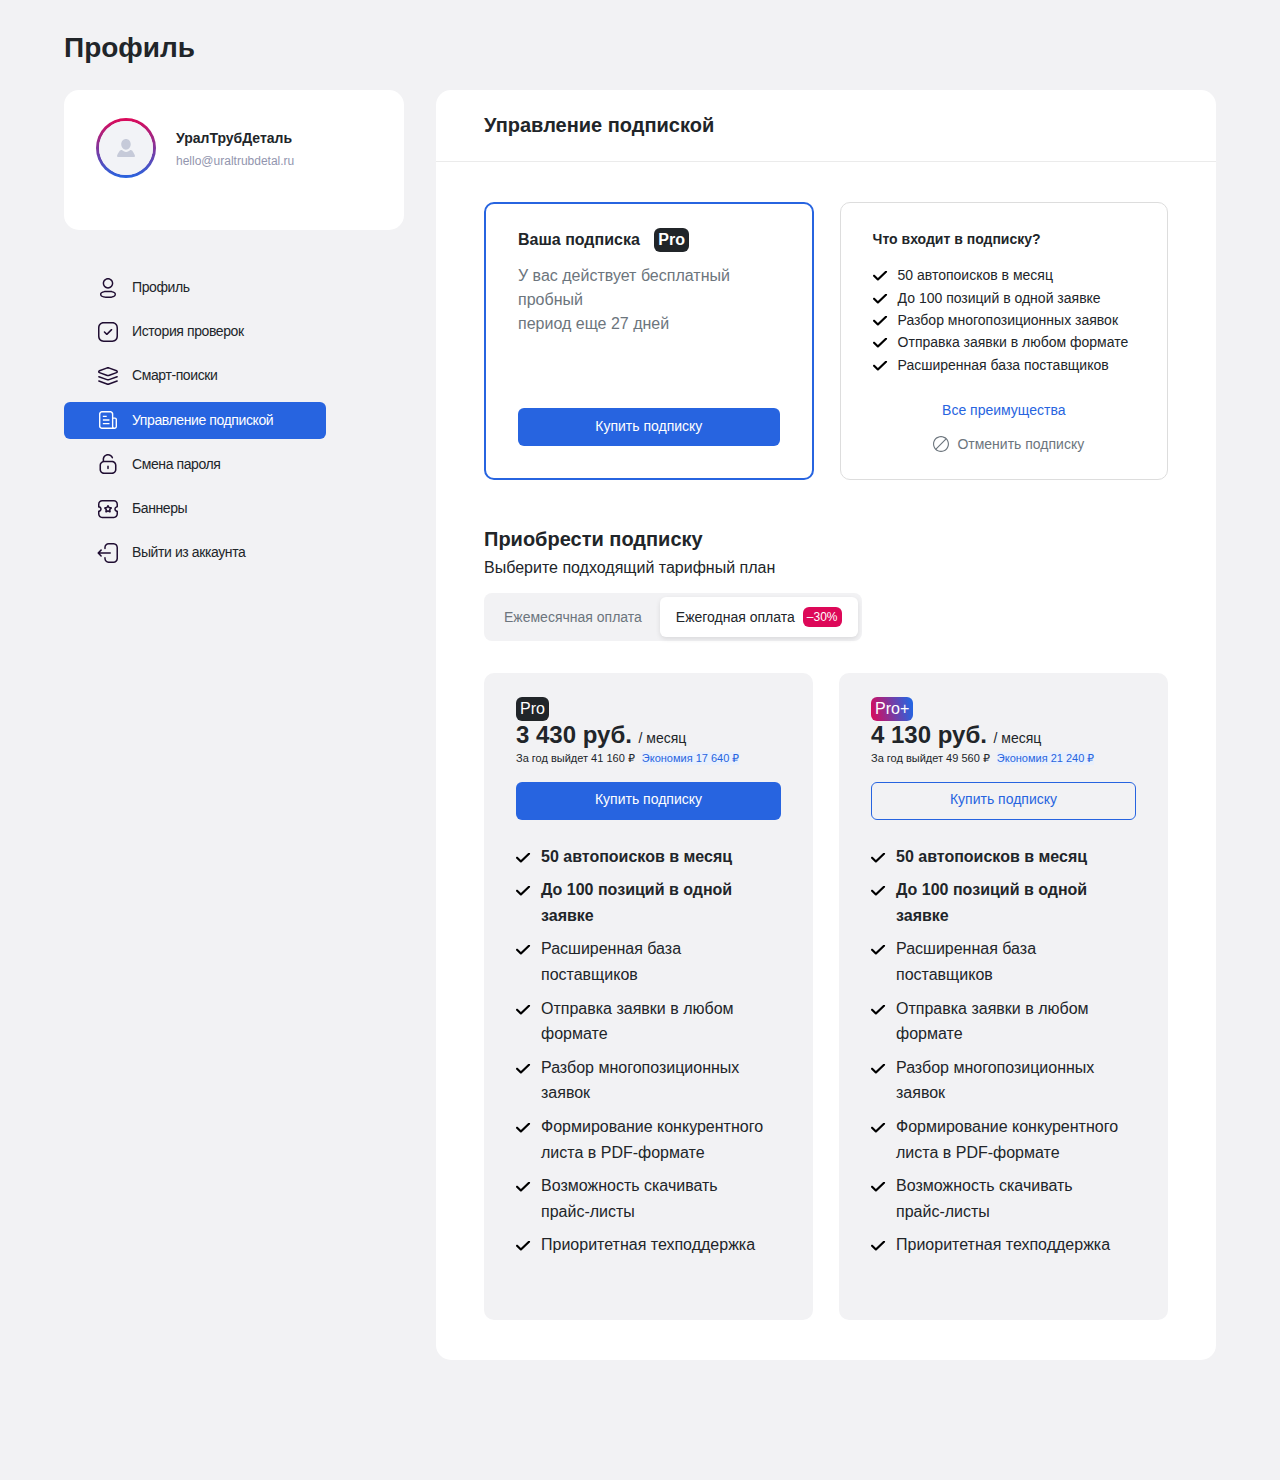
==== profile-subscribe.html @ 08141170 "add profile, profile-media" ====
<!DOCTYPE html>
<html lang="en">
<head>
   <meta charset="UTF-8">
   <meta name="viewport" content="width=device-width, initial-scale=1.0">
   <link rel="stylesheet" href="css/styles.css">
   <title>Document</title>
</head>
<body>
   <main>
      <div class="profile profile__main">
         <a href="/profile/" class="mobile profile__back" data-wpel-link="internal">
                    
            <p class="fs_16 fw_600 lh_norm">
               Подписка
            </p>
        </a>
         <div class="container">
            <h1 class="fs_28 fw_600 mb_26 desktop lh_norm">
               Профиль
            </h1>
            <div class="wrapper_start">
               <div class="profile__nav desktop">
                  <div class="profile__name profile__name_mb39">
                     <div class="wrapper_start mb_22">
                        <div class="header__profile mr_20">
                           <div class="header__profile__back_white"></div>
                           <div class="header__profile__back_gray"></div>
                           <img src="img/profile.svg" alt="profile">
                        </div>
                        <div>
                           <p class="fs_14 fw_600">УралТрубДеталь</p>
                           <a href="mailto:hello@uraltrubdetal.ru" class="blue gray fs_12">hello@uraltrubdetal.ru</a>
                        </div>
                     </div>
                  </div>
                  <div class="profile__menu">
                     <a href="https://e-metall.ru/profile/" class="profile__menu__link" data-wpel-link="internal">
                        <svg xmlns="http://www.w3.org/2000/svg" width="24" height="24" viewBox="0 0 24 24" fill="none">
                           <path fill-rule="evenodd" clip-rule="evenodd" d="M12.0043 2C9.07027 2 6.69177 4.38864 6.69177 7.33517C6.69177 10.2817 9.07027 12.6703 12.0043 12.6703C14.9383 12.6703 17.3168 10.2817 17.3168 7.33517C17.3168 4.38864 14.9383 2 12.0043 2ZM12.0043 3.44767C14.1422 3.44767 15.8753 5.18816 15.8753 7.33517C15.8753 9.48218 14.1422 11.2227 12.0043 11.2227C9.8664 11.2227 8.1333 9.48218 8.1333 7.33517C8.1333 5.18816 9.8664 3.44767 12.0043 3.44767ZM9.83005 14.8209C9.05233 14.8749 8.26621 14.9859 7.4908 15.1521C5.99418 15.4604 4.79685 16.0763 4.28724 17.0999C4.09503 17.5002 3.99839 17.9288 4.00002 18.3627C3.99944 18.7935 4.0953 19.2227 4.28062 19.6153C4.76994 20.6271 5.8278 21.1997 7.25624 21.5171L7.51213 21.5705C8.26648 21.7407 9.05284 21.8553 9.84446 21.909C9.91189 21.9288 10.0726 21.9472 10.248 21.9561L10.3922 21.9615C10.4664 21.9633 10.5506 21.9637 10.676 21.9637C11.8138 22.0263 12.9934 22.0081 14.1675 21.9081C14.7932 21.8653 15.4231 21.7835 16.0477 21.6636L16.5151 21.5666C18.0576 21.2623 19.2126 20.6836 19.7186 19.6164C20.0937 18.8241 20.0937 17.9047 19.7188 17.1127C19.214 16.0483 18.0737 15.4744 16.5034 15.1509C15.8873 15.0194 15.2612 14.922 14.6307 14.8599L14.1697 14.8209C12.7259 14.6935 11.2738 14.6935 9.83005 14.8209ZM14.0436 16.263L14.0562 16.264C14.7799 16.3149 15.4991 16.4165 16.2087 16.568C17.3751 16.8083 18.1667 17.2067 18.4171 17.7348C18.6057 18.133 18.6057 18.5958 18.4169 18.9944C18.1829 19.4879 17.472 19.8691 16.4445 20.1021L16.2195 20.1498C15.496 20.3112 14.7791 20.4152 14.0576 20.4647C12.9379 20.5599 11.8249 20.5771 10.7148 20.5171L10.3212 20.5103C10.2119 20.5048 10.1198 20.4942 10.0345 20.4771C9.35872 20.4261 8.75066 20.3454 8.16027 20.2283L7.80775 20.1537C6.63771 19.9244 5.83915 19.5243 5.58024 18.989C5.48964 18.797 5.44125 18.5803 5.44154 18.3609C5.44073 18.1428 5.48848 17.931 5.58118 17.7379C5.83293 17.2324 6.67919 16.7971 7.78606 16.569C8.50073 16.4159 9.21962 16.3144 9.94294 16.264C11.316 16.143 12.6837 16.143 14.0436 16.263Z" fill="#200E32"></path>
                        </svg>
                        <p class="fs_14">Профиль</p>
                     </a>
                     <a href="https://e-metall.ru/kontur-history/" class="profile__menu__link ">
                        <svg xmlns="http://www.w3.org/2000/svg" width="24" height="24" viewBox="0 0 24 24" fill="none">
                           <path fill-rule="evenodd" clip-rule="evenodd" d="M16.334 2.00024H7.665C4.26743 2.00024 2 4.43284 2 7.91624V16.0842C2 19.5709 4.26137 22.0002 7.665 22.0002H16.333C19.7376 22.0002 22 19.5709 22 16.0842V7.91624C22 4.42975 19.7378 2.00024 16.334 2.00024ZM7.665 3.50024H16.334C18.8845 3.50024 20.5 5.23521 20.5 7.91624V16.0842C20.5 18.7654 18.8844 20.5002 16.333 20.5002H7.665C5.11476 20.5002 3.5 18.7656 3.5 16.0842V7.91624C3.5 5.23862 5.12034 3.50024 7.665 3.50024ZM16.0898 9.09691C15.7969 8.80402 15.3221 8.80402 15.0292 9.09691L10.8126 13.312L8.96972 11.4698L8.88558 11.3972C8.59193 11.1794 8.17527 11.2037 7.90906 11.47C7.61623 11.763 7.61633 12.2379 7.90928 12.5307L10.2833 14.9037L10.3674 14.9763C10.661 15.194 11.0776 15.1698 11.3438 14.9036L16.0898 10.1576L16.1624 10.0735C16.3803 9.77984 16.3561 9.36318 16.0898 9.09691Z" fill="#200E32"></path>
                        </svg>
                        <p class="fs_14">История проверок</p>
                     </a>
                     <a href="./profile-smart-searches.html" class="profile__menu__link ">
                        <svg xmlns="http://www.w3.org/2000/svg" width="24" height="24" viewBox="0 0 24 24" fill="none">
                           <path fill-rule="evenodd" clip-rule="evenodd" d="M2.11952 12.4873C2.26077 12.0901 2.69733 11.8826 3.09461 12.0238L11.2329 14.9174C11.7292 15.0939 12.2711 15.0939 12.7674 14.9174L20.9057 12.0238C21.303 11.8826 21.7395 12.0901 21.8807 12.4873C22.022 12.8846 21.8145 13.3212 21.4172 13.4625L13.2789 16.3561C12.4517 16.6501 11.5485 16.6501 10.7214 16.3561L2.58308 13.4625C2.18581 13.3212 1.97826 12.8846 2.11952 12.4873Z" fill="#200E32"/>
                           <path fill-rule="evenodd" clip-rule="evenodd" d="M2.11952 16.8135C2.26077 16.4163 2.69733 16.2088 3.09461 16.35L11.2329 19.2436C11.7292 19.4201 12.2711 19.4201 12.7674 19.2436L20.9057 16.35C21.303 16.2088 21.7395 16.4163 21.8807 16.8135C22.022 17.2108 21.8145 17.6474 21.4172 17.7887L13.2789 20.6822C12.4517 20.9763 11.5485 20.9763 10.7214 20.6822L2.58308 17.7887C2.18581 17.6474 1.97826 17.2108 2.11952 16.8135Z" fill="#200E32"/>
                           <path fill-rule="evenodd" clip-rule="evenodd" d="M13.1304 4.82567C12.4002 4.5601 11.5997 4.5601 10.8693 4.82567L3.69439 7.43474C3.47104 7.51596 3.47105 7.83183 3.69439 7.91305L10.8693 10.5221C11.5997 10.7877 12.4002 10.7877 13.1304 10.5221L20.3053 7.91305C20.5288 7.83183 20.5288 7.51595 20.3053 7.43474L13.1304 4.82567ZM10.3475 3.39072C11.4149 3.00257 12.5849 3.00257 13.6523 3.39072L20.8272 5.99978C22.3906 6.56831 22.3906 8.77947 20.8272 9.348L13.6523 11.9571C12.5849 12.3452 11.4149 12.3452 10.3475 11.9571L3.1726 9.348C1.60913 8.77947 1.60914 6.5683 3.1726 5.99978L10.3475 3.39072Z" fill="#200E32"/>
                        </svg>
                        <p class="fs_14">Смарт-поиски</p>
                     </a>
                     <a href="./profile-subscribe.html" class="profile__menu__link profile__menu__link_active">
                        <svg xmlns="http://www.w3.org/2000/svg" width="24" height="24" viewBox="0 0 24 24" fill="none">
                           <path d="M13.6239 12C13.6239 12.1832 13.551 12.3589 13.4214 12.4884C13.2917 12.6179 13.1158 12.6907 12.9324 12.6907H7.40031C7.21691 12.6907 7.04102 12.6179 6.91133 12.4884C6.78165 12.3589 6.7088 12.1832 6.7088 12C6.7088 11.8168 6.78165 11.6411 6.91133 11.5116C7.04102 11.3821 7.21691 11.3093 7.40031 11.3093H12.9324C13.1158 11.3093 13.2917 11.3821 13.4214 11.5116C13.551 11.6411 13.6239 11.8168 13.6239 12ZM7.40031 9.00691H10.1663C10.3497 9.00691 10.5256 8.93413 10.6553 8.8046C10.785 8.67507 10.8579 8.49938 10.8579 8.31619C10.8579 8.133 10.785 7.95732 10.6553 7.82778C10.5256 7.69825 10.3497 7.62548 10.1663 7.62548H7.40031C7.21691 7.62548 7.04102 7.69825 6.91133 7.82778C6.78165 7.95732 6.7088 8.133 6.7088 8.31619C6.7088 8.49938 6.78165 8.67507 6.91133 8.8046C7.04102 8.93413 7.21691 9.00691 7.40031 9.00691ZM12.9324 14.9931H7.40031C7.21691 14.9931 7.04102 15.0659 6.91133 15.1954C6.78165 15.3249 6.7088 15.5006 6.7088 15.6838C6.7088 15.867 6.78165 16.0427 6.91133 16.1722C7.04102 16.3018 7.21691 16.3745 7.40031 16.3745H12.9324C13.1158 16.3745 13.2917 16.3018 13.4214 16.1722C13.551 16.0427 13.6239 15.867 13.6239 15.6838C13.6239 15.5006 13.551 15.3249 13.4214 15.1954C13.2917 15.0659 13.1158 14.9931 12.9324 14.9931ZM21 11.5395V18.4467C20.9995 19.1182 20.7322 19.7621 20.2568 20.237C19.7814 20.7118 19.1368 20.9788 18.4645 20.9793H6.47829C6.01115 21.0334 5.5378 20.9812 5.09367 20.8268C4.64954 20.6724 4.24612 20.4196 3.91358 20.0875C3.58105 19.7553 3.32801 19.3524 3.1734 18.9087C3.01879 18.4651 2.9666 17.9923 3.02074 17.5257V6.47429C2.9666 6.00768 3.01879 5.53488 3.1734 5.09126C3.32801 4.64764 3.58105 4.24468 3.91358 3.91253C4.24612 3.58038 4.64954 3.32763 5.09367 3.1732C5.5378 3.01876 6.01115 2.96664 6.47829 3.02072H13.8544C14.3215 2.96664 14.7949 3.01876 15.239 3.1732C15.6832 3.32763 16.0866 3.58038 16.4191 3.91253C16.7516 4.24468 17.0047 4.64764 17.1593 5.09126C17.3139 5.53488 17.3661 6.00768 17.3119 6.47429V9.46738H18.9255C19.4754 9.46811 20.0027 9.68666 20.3916 10.0751C20.7805 10.4635 20.9993 10.9902 21 11.5395ZM16.2055 19.5979C16.0227 19.2417 15.9278 18.8469 15.9289 18.4467V6.47429C15.9289 5.02195 15.3084 4.40215 13.8544 4.40215H6.47829C5.02428 4.40215 4.40376 5.02195 4.40376 6.47429V17.5257C4.40376 18.9781 5.02428 19.5979 6.47829 19.5979H16.2055ZM19.617 11.5395C19.6167 11.3564 19.5438 11.1809 19.4142 11.0514C19.2845 10.9219 19.1088 10.8491 18.9255 10.8488H17.3119V18.4467C17.3119 18.752 17.4334 19.0448 17.6495 19.2607C17.8657 19.4766 18.1588 19.5979 18.4645 19.5979C18.7701 19.5979 19.0633 19.4766 19.2794 19.2607C19.4956 19.0448 19.617 18.752 19.617 18.4467V11.5395Z" fill="#212529"/>
                        </svg>
                        <p class="fs_14">Управление подпиской</p>
                     </a>
                     <a href="https://e-metall.ru/changepass/" class="profile__menu__link ">
                        <svg xmlns="http://www.w3.org/2000/svg" width="24" height="24" viewBox="0 0 24 24" fill="none">
                           <path fill-rule="evenodd" clip-rule="evenodd" d="M12.0099 2.00004C14.3242 2.00004 16.3577 3.44897 17.103 5.5666C17.2407 5.958 17.0299 6.38516 16.632 6.52068C16.2342 6.6562 15.8 6.44877 15.6622 6.05736C15.1279 4.53924 13.6694 3.5 12.0068 3.5C9.93984 3.49194 8.24532 5.0814 8.13294 7.08572L8.12705 7.28094V8.62631H15.8833C18.433 8.62631 20.5 10.6602 20.5 13.1692V17.4571C20.5 19.966 18.433 22 15.8833 22H8.11668C5.56704 22 3.5 19.966 3.5 17.4571V13.1692C3.5 11.1822 4.79648 9.4931 6.60239 8.87634L6.60239 7.27766C6.61542 4.35079 9.03752 1.98844 12.0099 2.00004ZM15.8833 10.1263H8.11668C6.40915 10.1263 5.02466 11.4886 5.02466 13.1692V17.4571C5.02466 19.1377 6.40915 20.5 8.11668 20.5H15.8833C17.5909 20.5 18.9753 19.1377 18.9753 17.4571V13.1692C18.9753 11.4886 17.5909 10.1263 15.8833 10.1263ZM12.7556 14.1006C12.7051 13.7345 12.3861 13.4524 12.0002 13.4524C11.5792 13.4524 11.2379 13.7882 11.2379 14.2024V16.4243L11.2448 16.5261C11.2953 16.8921 11.6143 17.1743 12.0002 17.1743C12.4212 17.1743 12.7625 16.8385 12.7625 16.4243V14.2024L12.7556 14.1006Z" fill="#200E32"></path>
                        </svg>
                        <p class="fs_14">Смена пароля</p>
                     </a>
                     <a href="https://e-metall.ru/my/banners/" class="profile__menu__link ">
                        <svg xmlns="http://www.w3.org/2000/svg" width="24" height="24" viewBox="0 0 24 24" fill="none">
                           <path fill-rule="evenodd" clip-rule="evenodd" d="M17.856 2.99976H6.144C3.85579 2.99976 2.001 4.85454 2.001 7.14276L2 9.93249C1.99985 10.3468 2.33568 10.6828 2.75 10.6828C3.60177 10.6828 4.239 11.2856 4.239 12.0848C4.239 12.9095 3.57479 13.5738 2.75 13.5738C2.33579 13.5738 2 13.9095 2 14.3238V17.0238C2 19.3121 3.85391 21.1668 6.142 21.1668H17.857C20.1459 21.1668 22 19.3123 22 17.0238V14.3238C22 13.9095 21.6642 13.5738 21.25 13.5738C20.4243 13.5738 19.76 12.9096 19.76 12.0848C19.76 11.3078 20.3481 10.6744 21.106 10.6025L21.25 10.5958C21.6644 10.5958 22.0003 10.2596 22 9.8452L21.998 7.1422C21.998 4.85442 20.1441 2.99976 17.856 2.99976ZM17.856 4.49976L18.0231 4.50495C19.4047 4.59116 20.498 5.73887 20.498 7.14276L20.4997 9.19096L20.4 9.21767C19.1613 9.58268 18.26 10.726 18.26 12.0848L18.2651 12.2606C18.339 13.5409 19.2153 14.6025 20.4001 14.9518L20.4997 14.977L20.5 17.0238C20.5 18.4839 19.3174 19.6668 17.857 19.6668H6.142L5.97487 19.6616C4.59326 19.5753 3.5 18.4276 3.5 17.0238L3.4997 14.977L3.59949 14.9518C4.83768 14.5866 5.739 13.4428 5.739 12.0848L5.73397 11.9098C5.6605 10.6388 4.78975 9.62849 3.60271 9.29791L3.4997 9.27196L3.501 7.14302C3.501 5.68297 4.68421 4.49976 6.144 4.49976H17.856ZM10.4307 9.87796L8.87651 10.1041L8.76595 10.1267C8.05117 10.3144 7.78889 11.2257 8.3373 11.7616L9.4627 12.858L9.19732 14.4083L9.18468 14.5154C9.13679 15.2553 9.92679 15.7886 10.6063 15.4343L11.9987 14.702L13.3904 15.4331L13.4884 15.4779C14.1783 15.7503 14.9315 15.1664 14.8017 14.4086L14.5347 12.858L15.6615 11.7628L15.7379 11.6796C16.2072 11.1078 15.8827 10.2167 15.1256 10.1044L13.5677 9.87796L12.871 8.46721C12.5164 7.74497 11.4869 7.74497 11.1289 8.46548L10.4307 9.87796ZM11.9987 10.09L12.397 10.8953L12.4499 10.9858C12.5673 11.158 12.7523 11.275 12.9616 11.3054L13.8467 11.434L13.2065 12.0587L13.1365 12.137C13.0087 12.302 12.9545 12.5144 12.9903 12.7232L13.1417 13.608L12.3486 13.1904L12.2526 13.1482C12.0563 13.0779 11.8377 13.0919 11.6504 13.1904L10.8567 13.607L11.0087 12.7232L11.0192 12.6188C11.0255 12.4103 10.9444 12.2066 10.7927 12.0589L10.1517 11.434L11.0375 11.3054C11.2817 11.2699 11.4927 11.1166 11.602 10.8953L11.9987 10.09Z" fill="#200E32"></path>
                        </svg>
                        <p class="fs_14">Баннеры</p>
                     </a>
                     <a href="https://e-metall.ru/wp-login.php?action=logout&amp;redirect_to=%2F&amp;_wpnonce=39f136c20a" class="profile__menu__link" data-wpel-link="internal">
                        <svg xmlns="http://www.w3.org/2000/svg" width="24" height="24" viewBox="0 0 24 24" fill="none">
                           <path fill-rule="evenodd" clip-rule="evenodd" d="M12.6685 2.02148C10.2893 2.02148 8.34739 3.89542 8.23837 6.24772L8.23354 6.45648V7.38948C8.23354 7.8037 8.56933 8.13948 8.98354 8.13948C9.36323 8.13948 9.67703 7.85733 9.72669 7.49125L9.73354 7.38948V6.45648C9.73354 4.89358 10.9556 3.61575 12.4961 3.52647L12.6685 3.52148H17.5435C19.1056 3.52148 20.3833 4.74362 20.4726 6.28406L20.4775 6.45648V17.5865C20.4775 19.1493 19.2556 20.4272 17.7159 20.5165L17.5435 20.5215H12.6585C11.1012 20.5215 9.8275 19.3039 9.73851 17.7693L9.73354 17.5975V16.6545C9.73354 16.2403 9.39775 15.9045 8.98354 15.9045C8.60384 15.9045 8.29005 16.1866 8.24039 16.5527L8.23354 16.6545V17.5975C8.23354 19.9687 10.1003 21.9046 12.4442 22.0164L12.6585 22.0215H17.5435C19.922 22.0215 21.8637 20.1474 21.9727 17.7952L21.9775 17.5865V6.45648C21.9775 4.07743 20.1038 2.13535 17.7522 2.02631L17.5435 2.02148H12.6685ZM1.67133 11.4797C1.52879 11.6162 1.44004 11.8084 1.44004 12.0214C1.44004 12.2365 1.53058 12.4304 1.67564 12.5672L4.5891 15.4687C4.88259 15.761 5.35747 15.76 5.64976 15.4665C5.91548 15.1997 5.93883 14.783 5.72037 14.4898L5.64758 14.4059L4.00751 12.7714H14.231C14.6453 12.7714 14.981 12.4356 14.981 12.0214C14.981 11.6417 14.6989 11.3279 14.3328 11.2782L14.231 11.2714H4.00583L5.64749 9.63779C5.91435 9.37212 5.93948 8.95551 5.72228 8.66142L5.64985 8.57714C5.38417 8.31028 4.96757 8.28514 4.67347 8.50234L4.58919 8.57478L1.67133 11.4797Z" fill="#200E32"></path>
                        </svg>
                        <p class="fs_14">Выйти из аккаунта</p>
                     </a>                    
                  </div>
               </div>
               <div class="profile__content profile__subscribe">
                  <p class="profile__title">
                     Управление подпиской
                  </p>
                  
                  <div class="profile__subscribe__wrapper">
                     <div class="profile__subscribe__info mb_48">
                        <div class="profile__subscribe__actual">
                           <p class="fw_600 mb_12">Ваша подписка <span class="pro">Pro</span></p>
                           <p class="gray2 lh_150">У вас действует бесплатный пробный <br> период еще 27 дней</p>
                           <a href="" class="btn btn_38 fs_14">Купить подписку</a>
                        </div>
                        <div class="profile__subscribe__about fs_14">
                           <p class="fw_600 mb_12">Что входит в подписку?</p>
                           <ul class="profile__subscribe__advantages mb_22">
                              <li>50 автопоисков в месяц</li>
                              <li>До 100 позиций в одной заявке</li>
                              <li>Разбор многопозиционных заявок</li>
                              <li>Отправка заявки в любом формате</li>
                              <li>Расширенная база поставщиков</li>
                           </ul>
                           <div class="profile__subscribe__about__wrapper">
                              <a href="" class="no-visited">
                                 Все преимущества
                              </a>
                              <a href="" class="profile__subscribe__cancel-sub">
                                 <svg xmlns="http://www.w3.org/2000/svg" width="16" height="16" viewBox="0 0 16 16" fill="none">
                                    <path d="M8 0C3.58172 0 0 3.58172 0 8C0 12.4183 3.58172 16 8 16C12.4183 16 16 12.4183 16 8C15.9953 3.5837 12.4163 0.00472099 8 0ZM3.55661 2.77025C4.79743 1.7172 6.3726 1.1403 8 1.14288C9.62074 1.14238 11.1887 1.71867 12.4234 2.76861L2.7663 12.4257C0.318248 9.54119 0.672088 5.2183 3.55661 2.77025ZM12.4434 13.2298C11.2026 14.2828 9.62744 14.8597 8.00003 14.8572C6.37929 14.8577 4.81129 14.2814 3.5766 13.2314L13.2338 3.57426C15.6818 6.45882 15.3279 10.7817 12.4434 13.2298Z" fill="currentColor"/>
                                 </svg>
                                 Отменить подписку
                              </a>
                           </div>
                        </div>
                     </div>
                     <div class="profile__subscribe__get-sub">
                        <p class="fs_20 fw_600 mb_8">
                           Приобрести подписку
                        </p>
                        <p class="mb_16">
                           Выберите подходящий тарифный план
                        </p>
                        <div class="toggle mb_32 fs_14">
                           <div>Ежемесячная оплата</div>
                           <div class="active">Ежегодная оплата <span>–30%</span></div>
                        </div>
                        <script>
                           const toggle = document.querySelector('.toggle');
                           if (window.innerWidth <= 1024) {
                              toggle.children[0].innerText = 'Раз в месяц'
                              toggle.children[1].innerHTML = 'Раз в год <span>–30%</span>'
                           }
                           window.addEventListener('resize', function() {

                              if (window.innerWidth <= 1024) {
                                 toggle.children[0].innerText = 'Раз в месяц'
                                 toggle.children[1].innerHTML = 'Раз в год <span>–30%</span>'
                              } else {
                                 toggle.children[0].innerText = 'Ежемесячная оплата'
                                 toggle.children[1].innerHTML = 'Ежегодная оплата <span>–30%</span>'
                              }
                           });   
                        </script>
                     </div>
                     <div class="profile__subscribe__cards">
                        <div class="profile__subscribe__pro">
                           <p class="profile__subscribe__name pro">Pro</p>
                           <p class="profile__subscribe__price fs_24 fw_600">3 430 руб. <span class="fs_14 fw_400">/ месяц</span></p>
                           <p class="profile__subscribe__saving">За год выйдет 41 160 ₽<span>Экономия 17 640 ₽</span></p>
                           <a href="" class="btn btn_38 fs_14 mb_24">Купить подписку</a>
                           <ul class="profile__subscribe__advantages mb_22">
                              <li class="fw_600">50 автопоисков в месяц</li>
                              <li class="fw_600">До 100 позиций в одной заявке</li>
                              <li>Расширенная база поставщиков</li>
                              <li>Отправка заявки в любом формате</li>
                              <li>Разбор многопозиционных заявок</li>
                              <li>Формирование конкурентного листа в PDF&#8209;формате</li>
                              <li>Возможность скачивать прайс&#8209;листы</li>
                              <li>Приоритетная техподдержка</li>
                           </ul>
                        </div>
                        <div class="profile__subscribe__pro">
                           <p class="profile__subscribe__name pro pro-plus">Pro+</p>
                           <p class="profile__subscribe__price fs_24 fw_600">4 130 руб. <span class="fs_14 fw_400">/ месяц</span></p>
                           <p class="profile__subscribe__saving">За год выйдет 49 560 ₽<span>Экономия 21 240 ₽</span></p>
                           <a href="" class="btn secondary-btn btn_38 fs_14 mb_24">Купить подписку</a>
                           <ul class="profile__subscribe__advantages mb_22">
                              <li class="fw_600">50 автопоисков в месяц</li>
                              <li class="fw_600">До 100 позиций в одной заявке</li>
                              <li>Расширенная база поставщиков</li>
                              <li>Отправка заявки в любом формате</li>
                              <li>Разбор многопозиционных заявок</li>
                              <li>Формирование конкурентного листа в PDF&#8209;формате</li>
                              <li>Возможность скачивать прайс&#8209;листы</li>
                              <li>Приоритетная техподдержка</li>
                           </ul>
                        </div>
                     </div>
                     
                  </div>
               </div>
            </div>
         </div>
      </div>
      <script src="js/toggle.js"></script>
      <script src="js/profile.js"></script>
   </main>
</body>
</html>
---- css/styles.css ----
@charset "UTF-8";
* {
  box-sizing: border-box;
}

* {
  padding: 0;
  margin: 0;
  box-sizing: border-box;
}

body {
  font-family: "Segoe UI", "Arial", sans-serif;
  color: #212529;
}

a {
  font-family: "Segoe UI", "Arial", sans-serif;
}

a[x-apple-data-detectors] {
  color: inherit !important;
  text-decoration: none !important;
  font-size: inherit !important;
  font-family: inherit !important;
  font-weight: inherit !important;
  line-height: inherit !important;
}

details summary::-webkit-details-marker {
  display: none;
}

details > summary {
  list-style: none;
}

details summary::marker {
  content: none;
}

h1,
h2,
h3 {
  font-weight: 600;
  margin: 0;
}

.container {
  max-width: 1456px;
  width: 90%;
  margin: 0 auto;
  position: relative;
}

.container_1200 {
  max-width: 1200px;
  width: 90%;
  margin: 0 auto;
}

.container_1208 {
  max-width: 1208px;
  width: 90%;
  margin: 0 auto;
}

.container_996 {
  max-width: 996px;
  width: 90%;
  margin: 0 auto;
}

.container_992 {
  max-width: 992px;
  width: 90%;
}

.container_960 {
  max-width: 960px;
  width: 90%;
  position: relative;
  margin: 0 auto;
}

.container_920 {
  max-width: 920px;
  width: 90%;
  margin: 0 auto;
}

.overflow {
  overflow: hidden;
  height: 100vh;
}

button {
  background: transparent;
  border: none;
}

.btn {
  padding: 11px 24px 13px;
  background: #2764E0;
  font-size: 15px;
  display: flex;
  align-items: center;
  justify-content: center;
  text-decoration: none;
  color: #FFFFFF;
  border-radius: 6px;
  width: -moz-fit-content;
  width: fit-content;
  cursor: pointer;
  border: none;
}
.btn:hover {
  background: #3473F4;
  transition: all 0.3s;
}
.btn:active {
  background: #104CC4;
}
.btn__burger {
  display: flex;
  flex-direction: column;
  align-items: center;
  justify-content: space-between;
  width: 13px;
  height: 12px;
  margin-right: 12px;
}
.btn__burger span {
  display: block;
  height: 2px;
  width: 100%;
  background: #fff;
}
.btn_small {
  height: 24px;
  background: #FFFFFF;
  border-radius: 5px;
  color: #007BFF;
  padding: 2px 10px 3px;
  cursor: pointer;
  width: -moz-fit-content;
  width: fit-content;
  transition: all 0.3s;
  font-size: 14px;
  display: inline-block;
}
.btn_small:hover {
  background: #3473F4;
  color: #fff;
}
.btn_small:active {
  background: #104CC4;
}
.btn_gray {
  background: #EFF2F6;
  border-radius: 8px;
  font-size: 14px;
  padding: 11px 14px;
  text-decoration: none;
  color: #212529;
  display: flex;
  justify-content: center;
  align-items: center;
}
.btn_gray svg {
  margin-right: 9px;
}
.btn_gray:hover {
  opacity: 0.8;
  transition: all 0.3s;
}
.btn_gray:active {
  box-shadow: inset 2px 2px 2px rgba(16, 16, 16, 0.68);
}
.btn_more {
  width: 38px;
  height: 38px;
  background: #FFFFFF;
  border: 1px solid #DCDCDC;
  border-radius: 8px;
  text-decoration: none;
  color: #212529;
  display: flex;
  justify-content: center;
  align-items: center;
  margin-left: 12px;
}
.btn_more svg {
  margin: 1px;
}
.btn_transparent {
  font-weight: 400;
  font-size: 15px;
  color: #212529;
  border: 1px solid #DCDCDC;
  border-radius: 8px;
  padding: 10px 0;
  text-align: center;
  line-height: 100%;
  display: flex;
  justify-content: center;
  align-items: center;
  text-decoration: none;
}
.btn_transparent:hover {
  background: #F5F5F5;
  transition: all 0.3s;
}
.btn_transparent:active {
  background: #F5F5F5;
}
.btn_order {
  color: #2764E0;
  background: #E9F0FC;
  border-radius: 8px;
  padding: 10px 24px;
  font-weight: 400;
  font-size: 14px;
  text-decoration: none;
  cursor: pointer;
}
.btn_order:hover {
  color: #fff;
  background: #2764E0;
  transition: all 0.3s;
}
.btn_order:active {
  background: #104CC4;
}
.btn_lightblue {
  background: #E9F0FC;
  border-radius: 6px;
  width: 100%;
  display: block;
  font-weight: 600;
  font-size: 15px;
  padding: 11px 0;
  text-align: center;
  text-decoration: none;
  color: #2764E0;
}
.btn_lightblue:hover {
  color: #fff;
  background: #2764E0;
  transition: all 0.3s;
}
.btn_lightblue:active {
  box-shadow: inset 2px 2px 2px rgba(16, 16, 16, 0.68);
}
.btn_black {
  border-radius: 6px;
  background: #33364E;
}
.btn_remove {
  height: 24px;
  border-radius: 5px;
  border: 1px solid #2764E0;
  background-color: #fff;
  color: #2764E0;
  font-size: 14px;
  line-height: normal;
  display: flex;
  align-items: center;
  justify-content: center;
  text-decoration: none;
  padding: 2px 5px 3px;
  min-width: 85px;
}
.btn_remove:hover {
  border: 1px solid #3473F4;
}
.btn_remove:active {
  border: 1px solid #104CC5;
}
.btn_38 {
  height: 38px;
}
.btn_44 {
  height: 44px;
}
.btn_50 {
  height: 50px;
}
.btn_p32 {
  padding-left: 32px;
  padding-right: 32px;
}

.title {
  font-weight: 600;
  font-size: 28px;
  line-height: 37px;
}

.wrapper {
  display: flex;
  justify-content: space-between;
  align-items: center;
}

.flexWrap {
  flex-wrap: wrap;
}

.wrapper_center {
  display: flex;
  align-items: center;
  justify-content: center;
}

.wrapper_start {
  display: flex;
  align-items: flex-start;
  justify-content: flex-start;
}

.wrapper_end {
  display: flex;
  justify-content: flex-end;
  align-items: center;
}

.product__item {
  position: relative;
  margin: 32px 32px 32px 0;
  display: block;
  width: 154px;
  height: 172px;
  background: #FFFFFF;
  box-shadow: 0px 4px 12px rgba(0, 0, 0, 0.12);
  border-radius: 15px;
  padding: 16px;
  text-decoration: none;
}
.product__item__title {
  font-style: normal;
  font-weight: 600;
  font-size: 16px;
  margin-bottom: 20px;
  line-height: normal;
}
.product__item img {
  display: block;
  margin: 0 auto;
  max-width: 90%;
}
.product__count {
  position: absolute;
  bottom: 12px;
  right: 12px;
  background: #2764E0;
  border-radius: 30px;
  color: #FFFFFF;
  font-style: normal;
  font-weight: 600;
  font-size: 11px;
  text-align: center;
  padding: 2px 6px;
  width: -moz-fit-content;
  width: fit-content;
}

.blue {
  color: #2764E0;
  text-decoration: none;
}

.gray {
  color: #9295AE;
}

.gray2 {
  color: #6C757D;
  line-height: normal;
}

.green {
  color: #1A903C;
}

.textColor {
  color: #212529;
  text-decoration: none;
}

.orange {
  color: #DA621E;
}

.fs_12 {
  font-size: 12px;
}

.fs_13 {
  font-size: 13px;
}

.fs_14 {
  font-size: 14px;
  line-height: 180%;
}

.fs_15 {
  font-size: 15px;
}

.fs_16 {
  font-size: 16px;
}

.fs_18 {
  font-size: 18px;
}

.fs_20 {
  font-size: 20px;
}

.fs_21 {
  font-size: 21px;
}

.fs_24 {
  font-size: 24px;
}

.fs_28 {
  font-size: 28px;
}

.fs_32 {
  font-size: 32px;
}

.fs_36 {
  font-size: 36px;
}

.title_36 {
  font-weight: 600;
  font-size: 36px;
  line-height: normal;
}

.fs_42 {
  font-size: 42px;
}

.fs_60 {
  font-size: 60px;
}

.fw_600 {
  font-weight: 600;
}

.fw_400 {
  font-weight: 400;
}

.center {
  text-align: center;
  margin: 0 auto;
}

.lh_208 {
  line-height: 208%;
}

.lh_200 {
  line-height: 200%;
}

.lh_192 {
  line-height: 192%;
}

.lh_182 {
  line-height: 182%;
}

.lh_179 {
  line-height: 179%;
}

.lh_175 {
  line-height: 175%;
}

.lh_167 {
  line-height: 167%;
}

.lh_157 {
  line-height: 157%;
}

.lh_156 {
  line-height: 156%;
}

.lh_149 {
  line-height: 149%;
}

.lh_143 {
  line-height: 143%;
}

.lh_150 {
  line-height: 150%;
}

.lh_142 {
  line-height: 142%;
}

.lh_139 {
  line-height: 139%;
}

.lh_137 {
  line-height: 137%;
}

.lh_125 {
  line-height: 125%;
}

.lh_104 {
  line-height: 104%;
}

.lh_100 {
  line-height: 100%;
}

.lh_norm {
  line-height: normal;
}

input[type=number]::-webkit-outer-spin-button,
input[type=number]::-webkit-inner-spin-button {
  -webkit-appearance: none;
}

input[type=number],
input[type=number]:hover,
input[type=number]:focus {
  -webkit-appearance: none;
          appearance: none;
  -moz-appearance: textfield;
}

.label {
  font-weight: 600;
  font-size: 14px;
  margin-bottom: 8px;
  display: block;
  line-height: normal;
}

.form__input {
  background: #E9F0FC;
  border: 1px solid #8EB1ED;
  border-radius: 5px;
  font-weight: 400;
  font-size: 15px;
  padding: 9px 16px;
  width: 100%;
  margin-bottom: 24px;
}
.form__input:focus {
  outline: 4px solid #E9EFFC;
  border: 1px solid #2764E0;
}
.form__divider {
  background: #F2F2F4;
  height: 1px;
  margin-bottom: 16px;
  width: 108%;
  margin-left: -4%;
}
.form__wrapper {
  gap: 32px;
  justify-content: center;
  margin-bottom: 32px;
  align-items: flex-start;
}
.form__item_286 {
  width: 286px;
}
.form__item_286 .gray2 {
  line-height: normal;
}
.form__item__210 {
  width: 210px;
}
.form__item_392 {
  width: 392px;
}

fieldset {
  border: none;
  padding: 0;
}

.form__input__search {
  position: relative;
}

.form__input__dropdown {
  position: absolute;
  top: 38px;
  height: 0;
  overflow: hidden;
  display: flex;
  flex-direction: column;
  transition: height 0.7s;
  border-radius: 12px;
  background: #FFF;
  box-shadow: 0px 8px 20px 0px rgba(0, 0, 0, 0.2);
  z-index: 3;
  width: 100%;
}
.form__input__dropdown__labels {
  max-height: 173px;
  overflow-y: auto;
  overflow-x: hidden;
  display: flex;
  flex-direction: column;
  gap: 20px;
  padding: 24px 16px 20px;
}
.form__input__dropdown__labels::-webkit-scrollbar {
  width: 4px;
}
.form__input__dropdown__labels::-webkit-scrollbar-track {
  background: transparent;
}
.form__input__dropdown__labels::-webkit-scrollbar-thumb {
  background-color: #B7B7B7;
  border-radius: 3px;
}
.form__input__dropdown__labels .form__input__dropdown__label {
  margin-left: 8px;
  cursor: pointer;
  display: flex;
  align-items: center;
  gap: 11px;
}
.form__input__dropdown__labels input {
  width: 1px;
  height: 1px;
  position: absolute;
  clip: rect(0, 0, 0, 0);
  opacity: 0;
}
.form__input__dropdown__labels input:checked + .form__input__dropdown__mark {
  background: url(../img/check_black.svg) no-repeat center/contain;
}
.form__input__dropdown__labels .form__input__dropdown__mark {
  width: 15px;
  height: 11px;
  display: block;
}
.form__input__dropdown__filter {
  display: grid;
  grid-template-columns: 1fr 1fr;
  row-gap: 8px;
  padding: 24px 16px;
  border-bottom: 1px solid #E6E6E6;
}
.form__input__dropdown__filter-count {
  width: 100%;
  padding: 9px 12px;
  font-size: 15px;
  line-height: normal;
  border: 1px solid #8EB1ED;
  height: 38px;
  background: #FFF;
}
.form__input__dropdown__filter-count:focus {
  background: #E9F0FC;
  outline: none;
}
.form__input__dropdown__filter-count-from {
  border-radius: 6px 0px 0px 6px;
  border-right: none;
}
.form__input__dropdown__filter-count-to {
  border-radius: 0px 6px 6px 0px;
}

.raiting {
  width: 69px;
  height: 69px;
  min-width: 69px;
  min-height: 69px;
  border-radius: 100%;
  position: relative;
  text-align: center;
  display: flex;
  justify-content: center;
  align-items: center;
}
.raiting::after {
  border-radius: 100%;
  display: block;
  content: "";
  background: #fff;
  position: absolute;
  left: 3px;
  top: 3px;
  width: 63px;
  height: 63px;
  z-index: 1;
}
.raiting__number {
  position: relative;
  z-index: 3;
}
.raiting_green {
  background: conic-gradient(#36A71A 0 98%, #D9D9D9 0 2%);
}
.raiting_yellow {
  background: conic-gradient(#CFD240 0 68%, #D9D9D9 0 32%);
}

.hide {
  display: none;
}

.adv {
  position: absolute;
  bottom: -1px;
  right: 15px;
  background: url(../img/adv_bg.png) no-repeat center;
  background-size: cover;
  width: 115px;
  text-align: center;
  border-radius: 10px 10px 0 0;
  font-weight: 400;
  font-size: 12px;
  line-height: 14px;
  color: #9295AE;
  height: 22px;
}

.checkmark_blue {
  width: 16px;
  height: 16px;
  min-width: 16px;
  min-height: 16px;
  background: #2764E0;
  display: flex;
  align-items: center;
  justify-content: center;
  border-radius: 100%;
  color: #fff;
  font-weight: 600;
  font-size: 12px;
  align-self: center;
  margin-right: 8px;
  position: relative;
}
.checkmark_blue::before {
  content: "";
  background: url(../img/check_white.svg) no-repeat center/contain;
  width: 8px;
  height: 6px;
}

.mt_48 {
  margin-top: 48px;
}

.mb_120 {
  margin-bottom: 120px;
}

.mb_86 {
  margin-bottom: 86px;
}

.mb_80 {
  margin-bottom: 80px;
}

.mb_74 {
  margin-bottom: 74px;
}

.mb_71 {
  margin-bottom: 71px;
}

.mb_68 {
  margin-bottom: 68px;
}

.mb_64 {
  margin-bottom: 64px;
}

.mb_60 {
  margin-bottom: 60px;
}

.mb_58 {
  margin-bottom: 58px;
}

.mb_56 {
  margin-bottom: 56px;
}

.mb_50 {
  margin-bottom: 50px;
}

.mb_48 {
  margin-bottom: 48px;
}

.mb_46 {
  margin-bottom: 46px;
}

.mb_44 {
  margin-bottom: 44px;
}

.mb_42 {
  margin-bottom: 42px;
}

.mb_41 {
  margin-bottom: 41px;
}

.mb_40 {
  margin-bottom: 40px;
}

.mb_38 {
  margin-bottom: 38px;
}

.mb_36 {
  margin-bottom: 36px;
}

.mb_34 {
  margin-bottom: 34px;
}

.mb_33 {
  margin-bottom: 33px;
}

.mb_32 {
  margin-bottom: 32px;
}

.mt_32 {
  margin-top: 32px;
}

.mb_30 {
  margin-bottom: 30px;
}

.mb_29 {
  margin-bottom: 29px;
}

.mb_28 {
  margin-bottom: 28px;
}

.mb_26 {
  margin-bottom: 26px;
}

.mb_24 {
  margin-bottom: 24px;
}

.mb_25 {
  margin-bottom: 25px;
}

.mb_23 {
  margin-bottom: 23px;
}

.mb_22 {
  margin-bottom: 22px;
}

.mb_20 {
  margin-bottom: 20px;
}

.mb_18 {
  margin-bottom: 18px;
}

.mb_16 {
  margin-bottom: 16px;
}

.mb_17 {
  margin-bottom: 17px;
}

.mb_14 {
  margin-bottom: 14px;
}

.mt_12 {
  margin-top: 12px;
}

.mb_12 {
  margin-bottom: 12px;
}

.mb_10 {
  margin-bottom: 10px;
}

.mb_8 {
  margin-bottom: 8px;
}

.mb_6 {
  margin-bottom: 6px;
}

.mb_5 {
  margin-bottom: 5px;
}

.mb_4 {
  margin-bottom: 4px;
}

.mb_3 {
  margin-bottom: 3px;
}

.mr_3 {
  margin-right: 3px;
}

.mr_5 {
  margin-right: 5px;
}

.mr_8 {
  margin-right: 8px;
}

.mr_12 {
  margin-right: 12px;
}

.mr_16 {
  margin-right: 16px;
}

.mr_20 {
  margin-right: 20px;
}

.mr_24 {
  margin-right: 24px;
}

.mr_26 {
  margin-right: 26px;
}

.mr_32 {
  margin-right: 32px;
}

.mr_30 {
  margin-right: 30px;
}

.mt_18 {
  margin-top: 18px;
}

.mt_30 {
  margin-top: 30px;
}

.ml_2 {
  margin-left: 2px;
}

.ml_11 {
  margin-left: 11px;
}

.mt_4 {
  margin-top: 4px;
}

.mt_8 {
  margin-top: 8px;
}

.mt_16 {
  margin-top: 16px;
}

.divider {
  height: 1px;
  width: 100%;
  background: #F2F2F4;
}

.sitesCount__site {
  display: flex;
  justify-content: center;
  align-items: center;
  border-radius: 100%;
  background: #F2F2F4;
  width: 32px;
  height: 32px;
  font-size: 14px;
  color: #212529;
  text-decoration: none;
  margin-right: 12px;
}
.sitesCount__site_active {
  background: #2764E0;
  color: #fff;
}
.sitesCount__site:hover {
  background: #DDDDDE;
  transition: all 0.3s;
}

.radio__tabs {
  display: flex;
  margin-right: 32px;
}
.radio__tabs label {
  display: block;
}
.radio__tabs label:first-child .radio__mark {
  border-radius: 6px 0px 0px 6px;
}
.radio__tabs label:last-child .radio__mark {
  border-radius: 0px 6px 6px 0px;
  border-right: 1px solid #DDD;
}
.radio__tabs input[type=radio] {
  position: absolute;
  width: 1px;
  height: 1px;
  margin: -1px;
  padding: 0;
  border: 0;
  clip: rect(0 0 0 0);
  overflow: hidden;
}
.radio__tabs input[type=radio]:checked + .radio__mark {
  border: 1px solid #2764E0;
  background: #E9F0FC;
}
.radio__tabs input[type=radio]:checked + .radio__mark:hover {
  color: #212529;
}
.radio__tabs input[type=radio]:focus + .radio__mark {
  border: 1px solid #2764E0;
  background: #E9F0FC;
}
.radio__tabs input[type=radio]:focus + .radio__mark:hover {
  color: #212529;
  outline: none;
}
.radio__mark {
  font-size: 14px;
  padding: 9px 15px;
  border: 1px solid #DDD;
  border-right: none;
  background: #FFF;
  cursor: pointer;
  display: block;
  height: 38px;
  transition: all 0.3s;
}
.radio__mark:hover {
  background-color: #2764E0;
  border: 1px solid #2764E0;
  color: #fff;
  border-right: none;
}

.checkbox {
  display: none;
}
.checkbox:checked + .checkbox__mark {
  background-color: #2764E0;
  background-image: url(../img/checked.svg);
  background-repeat: no-repeat;
  background-position: center;
}
.checkbox__mark {
  border-radius: 6px;
  border: 1px solid #2764E0;
  width: 24px;
  height: 24px;
  display: block;
  background: #fff;
}

.select {
  width: 100%;
  display: block;
  position: relative;
}

.new-select,
.new-select2 {
  background: #e9f0fc;
  background-image: url(../img/form_arrow.svg);
  background-repeat: no-repeat;
  background-position: center right 15px;
  height: 38px;
  border: 1px solid #8eb1ed;
  border-radius: 5px;
  font-weight: 400;
  font-size: 15px;
  padding: 9px 16px;
  position: relative;
  cursor: pointer;
}

.new-select__list,
.new-select__list2 {
  position: absolute;
  z-index: 10;
  border-radius: 12px;
  background: #FFF;
  box-shadow: 0px 8px 20px 0px rgba(0, 0, 0, 0.2);
  max-height: 326px;
  overflow-y: scroll;
  overflow-x: hidden;
  padding: 12px;
  width: 100%;
}
.new-select__list::-webkit-scrollbar,
.new-select__list2::-webkit-scrollbar {
  width: 4px;
}
.new-select__list::-webkit-scrollbar-track,
.new-select__list2::-webkit-scrollbar-track {
  background: transparent;
}
.new-select__list::-webkit-scrollbar-thumb,
.new-select__list2::-webkit-scrollbar-thumb {
  background-color: #B7B7B7;
  border-radius: 3px;
}

.new-select__item {
  font-size: 15px;
  font-style: normal;
  font-weight: 400;
  line-height: normal;
  cursor: pointer;
  padding: 8px 12px;
  transition: background 0.3s;
}
.new-select__item:hover {
  border-radius: 6px;
  background: #F5F5F5;
}

datalist {
  position: absolute;
  background-color: #fff;
  border-radius: 12px;
  background: #FFF;
  box-shadow: 0px 8px 20px 0px rgba(0, 0, 0, 0.2);
  max-height: 326px;
  overflow-y: scroll;
  overflow-x: hidden;
  padding: 12px;
  width: 100%;
  z-index: 10;
}
datalist::-webkit-scrollbar {
  width: 4px;
}
datalist::-webkit-scrollbar-track {
  background: transparent;
}
datalist::-webkit-scrollbar-thumb {
  background-color: #B7B7B7;
  border-radius: 3px;
}

option {
  font-size: 15px;
  font-style: normal;
  font-weight: 400;
  line-height: normal;
  cursor: pointer;
  padding: 8px 12px;
  transition: background 0.3s;
}
option:hover {
  border-radius: 6px;
  background: #F5F5F5;
}

.nav-links {
  gap: 8px;
  align-items: center;
  padding: 24px 0 12px;
}
.nav-links a {
  text-decoration: none;
}

.mobile {
  display: none;
}

.mobile2 {
  display: none;
}

header {
  box-shadow: 0px 1px 14px rgba(47, 61, 84, 0.15);
  padding: 9px 0 0;
}
header .btn {
  padding: 11px 25px 13px 16px;
  white-space: nowrap;
}
header .city-modal img {
  display: block;
}

.header__wrapper {
  display: flex;
  justify-content: space-between;
  align-items: flex-end;
  padding-bottom: 21px;
}
.header__item {
  margin: 2px 26px 0 26px;
  text-align: center;
  text-decoration: none;
  position: relative;
}
.header__item .header__text {
  font-size: 12px;
  line-height: 116%;
  margin-top: 3px;
  color: #222;
}
.header__item:first-child {
  margin-right: 15px;
}
.header__item:last-child {
  margin-right: 0;
}
.header__item img {
  display: block;
  margin: 0 auto;
}
.header__item__counter {
  position: relative;
}
.header__item__counter::before {
  content: "2";
  border-radius: 30px;
  display: flex;
  align-items: center;
  justify-content: center;
  background: #DD0858;
  width: -moz-fit-content;
  width: fit-content;
  padding: 0 2px;
  min-width: 13px;
  height: 16px;
  color: #FFF;
  text-align: center;
  position: absolute;
  top: -8px;
  right: 3px;
  font-size: 11px;
  z-index: 5;
  font-weight: 600;
  border: 2px solid #fff;
}
.header__indicator {
  display: flex;
  justify-content: space-between;
}
.header__indicator__item {
  margin: 0 20px 0 32px;
}
.header__indicator__number {
  font-family: "Bebas Neue";
  font-size: 26px;
  color: #333333;
}
.header__text {
  font-weight: 400;
  font-size: 14px;
  color: #333333;
  white-space: nowrap;
}
.header__icons {
  display: flex;
  justify-content: space-between;
  align-items: flex-end;
  margin-left: auto;
}
.header__profile {
  background: linear-gradient(#DD0858, #2764E0);
  width: 54px;
  height: 54px;
  border-radius: 100%;
  position: relative;
  display: flex;
  justify-content: center;
  align-items: center;
  cursor: pointer;
}
.header__profile__back_white {
  width: 50px;
  height: 50px;
  border-radius: 100%;
  position: absolute;
  top: 50%;
  left: 50%;
  transform: translate(-50%, -50%);
  background: #fff;
}
.header__profile__back_gray {
  width: 44px;
  height: 44px;
  border-radius: 100%;
  position: absolute;
  top: 50%;
  left: 50%;
  transform: translate(-50%, -50%);
  background: #F2F3F7;
}
.header__profile img {
  position: relative;
  z-index: 2;
}
.header__place {
  display: flex;
  align-items: flex-end;
  position: relative;
  cursor: pointer;
}
.header__place img {
  margin-right: 12px;
  display: block;
  margin-bottom: -6px;
}
.header__place .fs_14 {
  color: #222;
  line-height: 100%;
}
.header__place__quest {
  position: absolute;
  background: #FFFFFF;
  box-shadow: 0px 12px 30px rgba(0, 0, 0, 0.12);
  border-radius: 12px;
  width: 357px;
  height: 177px;
  padding: 24px;
  bottom: -200px;
  right: 0;
  z-index: 10;
}
.header__place__quest .fs_14 {
  line-height: 150%;
}
.header__place__quest .btn {
  padding: 10px 23px 10px;
  font-size: 14px;
}
.header__menu_mob {
  padding: 9px 0 13px;
  background: #FFFFFF;
  box-shadow: 0px -1px 14px rgba(47, 61, 84, 0.15);
  display: none;
}
.header__menu_mob .header__text {
  color: #212529;
}
.header__menu_mob .header__item:first-child {
  margin-right: 18px;
  margin-left: 5px;
}
.header__menu_mob .header__item:nth-child(2) {
  margin-right: 6px;
}
.header__menu_mob .header__item__img {
  width: 28px;
  height: 28px;
  margin: 0 auto;
  background-color: transparent;
  background-repeat: no-repeat;
  background-position: center;
  background-size: auto;
}
.header__menu_mob .header__item__img-1 {
  background-image: url(../img/mobmenu-fixed-icon1.svg);
}
.header__menu_mob .header__item__img-2 {
  background-image: url(../img/mobmenu-fixed-icon2.svg);
}
.header__menu_mob .header__item__img-3 {
  background-image: url(../img/mobmenu-fixed-icon3.svg);
}
.header__menu_mob .header__item__img-4 {
  background-image: url(../img/mobmenu-fixed-icon4.svg);
}
.header__menu_mob .header__item__img-5 {
  background-image: url(../img/mobmenu-fixed-icon5.svg);
}
.header__menu_mob .header__item_active {
  text-decoration: none;
}
.header__menu_mob .header__item_active .header__item__img-1 {
  background-image: url(../img/mobmenu-fixed-icon1-active.svg);
}
.header__menu_mob .header__item_active .header__item__img-2 {
  background-image: url(../img/mobmenu-fixed-icon2-active.svg);
}
.header__menu_mob .header__item_active .header__item__img-3 {
  background-image: url(../img/mobmenu-fixed-icon3-active.svg);
}
.header__menu_mob .header__item_active .header__item__img-4 {
  background-image: url(../img/mobmenu-fixed-icon4-active.svg);
}
.header__menu_mob .header__item_active .header__item__img-5 {
  background-image: url(../img/mobmenu-fixed-icon5-active.svg);
}
.header__menu_mob .header__item_active .header__text {
  color: #2764E0;
}
.header__menu_mob .header__item__counter::before {
  top: -3px;
  right: 3px;
}

.logo {
  width: 133px;
  margin-right: 27px;
}
.logo img {
  width: 100%;
}

.menu {
  list-style-type: none;
  display: flex;
  justify-content: space-between;
}
.menu__item {
  margin: 0 34px 0 0;
}
.menu__link {
  font-style: normal;
  font-weight: 400;
  font-size: 14px;
  line-height: 100%;
  text-decoration: none;
  color: #222;
}
.menu__link:hover {
  text-decoration-line: underline;
}
.menu__link:active {
  color: #f20f0f;
}

.hamburger {
  display: none;
  justify-content: space-between;
  flex-direction: column;
  z-index: 2;
  top: 22px;
  right: 40px;
  cursor: pointer;
  border: none;
  padding: 10px;
  width: 50px;
  height: 43px;
  transition: all 0.4s;
}
.hamburger span {
  transition: all 0.4s;
  width: 100%;
  height: 2px;
  background: #212529;
  display: block;
}
.hamburger_active {
  border: none;
  top: 0;
  z-index: 15;
  position: relative;
  right: -8px;
}
.hamburger_active span:nth-child(1) {
  transform: rotate(45deg) translateY(11px);
}
.hamburger_active span:nth-child(2) {
  display: none;
}
.hamburger_active span:nth-child(3) {
  transform: rotate(-45deg) translateY(-11px);
}

.main-menu__mobile {
  position: fixed;
  background: #fff;
  display: none;
  top: 60px;
  left: -100%;
  z-index: 13;
  width: 100%;
  height: 100vh;
  overflow-y: auto;
  transition: all 0.2s;
}
.main-menu__mobile__link {
  font-size: 14px;
  font-style: normal;
  font-weight: 400;
  line-height: normal;
  color: #212529;
  text-decoration: none;
}
.main-menu__mobile__item {
  padding: 0 16px;
  border-bottom: 1px solid #F2F2F4;
  min-height: 43px;
  display: flex;
  align-items: center;
}
.main-menu__mobile__item-catalog {
  padding-right: 32px;
  font-size: 14px;
  font-style: normal;
  font-weight: 600;
  line-height: normal;
  position: relative;
  padding-top: 20px;
  height: 63px;
}
.main-menu__mobile__item-catalog::after {
  content: "";
  background: url(../img/menu-catalog-arrow.svg) no-repeat center;
  background-size: contain;
  display: block;
  width: 7px;
  height: 13px;
  position: absolute;
  right: 16px;
  top: 65%;
  transform: translateY(-50%);
}
.main-menu__mobile__item-catalog::before {
  content: "";
  position: absolute;
  width: 100%;
  height: 4px;
  display: block;
  top: -4px;
  left: 0;
  box-shadow: 0px 1px 14px 0px rgba(47, 61, 84, 0.15);
}
.main-menu__mobile .wrapper_start {
  padding: 0 16px;
  margin-top: 56px;
}
.main-menu__mobile .wrapper_start .help__item {
  width: 49%;
  padding: 20px 16px 0;
}
.main-menu__mobile .wrapper_start .help__item:first-child {
  color: #fff;
}
.main-menu__mobile .wrapper_start .help__item:nth-child(2) {
  background: #E9F0FC;
}
.main-menu__mobile-active {
  left: 0;
}

.menu__catalog {
  position: absolute;
  z-index: 101;
  background: #fff;
  width: 100%;
  padding-top: 20px;
  top: 140px;
  left: 0;
  transition: all 0.3s;
}
.menu__catalog__wrap {
  display: grid;
  grid-template-columns: 286px 1fr;
}
.menu__catalog__scroll {
  max-height: 760px;
  overflow-y: auto;
}
.menu__catalog__scroll::-webkit-scrollbar {
  width: 4px;
}
.menu__catalog__scroll::-webkit-scrollbar-track {
  background: transparent;
}
.menu__catalog__scroll::-webkit-scrollbar-thumb {
  background-color: #B7B7B7;
  border-radius: 3px;
}
.menu__catalog__link {
  padding: 0px 11px 0px 0;
  border-radius: 6px;
  display: grid;
  grid-template-columns: 32px 1fr 50px;
  cursor: pointer;
  margin-bottom: 2px;
  gap: 12px;
  align-items: center;
  transition: all 0.3s;
  max-width: 273px;
  min-height: 38px;
}
.menu__catalog__link .fs_14 {
  line-height: normal;
}
.menu__catalog__link_active {
  background: #2764E0;
  color: #fff;
}
.menu__catalog__img {
  max-width: 32px;
  height: 25px;
}
.menu__catalog__img img {
  width: 100%;
  height: 100%;
  -o-object-fit: contain;
     object-fit: contain;
}
.menu__catalog__count {
  width: -moz-fit-content;
  width: fit-content;
  height: 19px;
  color: #2764E0;
  text-align: center;
  font-size: 11px;
  font-weight: 600;
  line-height: normal;
  border-radius: 30px;
  background: #E9F0FC;
  padding: 2px 6px;
  white-space: nowrap;
  justify-self: end;
}
.menu__catalog__content {
  display: none;
  padding-left: 48px;
}
.menu__catalog__content > .wrapper {
  align-items: flex-start;
  padding-top: 14px;
  flex-wrap: wrap;
}
.menu__catalog__content_active {
  display: block;
}
.menu__catalog__content .providerscard__watched__subtitle {
  width: -moz-fit-content;
  width: fit-content;
  line-height: normal;
  margin-bottom: 12px;
}
.menu__catalog__list {
  list-style-type: none;
  font-size: 16px;
  font-weight: 600;
  width: 342px;
  line-height: normal;
}
.menu__catalog__list li {
  margin-bottom: 20px;
}
.menu__catalog__head {
  align-items: flex-end;
  margin-bottom: 32px;
  line-height: normal;
}
.menu__catalog__spec {
  align-self: flex-start;
  border-radius: 10px;
  background: #FFF;
  box-shadow: 0px 10px 40px 0px rgba(0, 0, 0, 0.12);
  padding: 20px 24px 24px;
  font-size: 12px;
  width: 340px;
}
.menu__catalog__spec .green {
  border-radius: 4px;
  background: #ECFCE9;
  padding: 4px 8px;
  width: -moz-fit-content;
  width: fit-content;
  position: relative;
  z-index: 10;
}
.menu__catalog__spec__img {
  width: 100%;
  height: 188px;
  margin-top: -10px;
  margin-bottom: -6px;
}
.menu__catalog__spec__img img {
  width: 100%;
  height: 100%;
  -o-object-fit: cover;
     object-fit: cover;
}
.menu__catalog__spec .btn {
  width: 113px;
  height: 38px;
  padding: 0;
  text-align: center;
  align-self: end;
}
.menu__catalog__spec .gray {
  text-decoration: line-through;
}
.menu__catalog_hide {
  top: -1000%;
  opacity: 0;
}
.menu__catalog__overlay {
  position: fixed;
  z-index: 100;
  left: 0;
  width: 100%;
  top: 160px;
  transition: all 0.3s;
  opacity: 0.3;
  background: #000;
  display: none;
}
.menu__catalog__overlay_active {
  display: block;
  height: 100vh;
}
.menu__catalog__search {
  border-radius: 10px;
  background: #E9F0FC;
  padding: 24px;
  width: 100%;
  margin: 84px 0 20px;
}

.btn__burger_active {
  background: url(../img/close_menu.svg) no-repeat center/cover;
}
.btn__burger_active span {
  display: none;
}

.top_menu {
  width: 81%;
}
.top_menu .menu {
  width: 100%;
  position: relative;
  padding-right: 36px;
  z-index: 3;
}

ul.menu {
  padding: 0;
  margin: 0;
}

ul.menu li {
  list-style-type: none;
  display: flex;
  align-items: flex-end;
  float: left;
  padding: 0;
  white-space: nowrap;
}
ul.menu li:first-child a {
  margin-left: 0;
}

.dropdown-toggle {
  cursor: pointer;
  width: 26px;
  height: 23px;
  background: #fff;
  border-radius: 8px;
  display: flex;
  justify-content: center;
  align-items: center;
}

ul.menu li.dd_menu {
  float: right;
  position: absolute;
  display: none;
  right: 0;
  top: 50%;
  transform: translateY(-50%);
}

ul.menu ul.dropdown-menu {
  display: none;
  position: absolute;
  top: 35px;
  right: 10px;
  padding: 5px;
  border: #CCC 1px solid;
  border-radius: 5px;
  z-index: 2;
  background: #fff;
}

ul.menu ul.dropdown-menu li {
  float: none;
  margin-bottom: 12px;
}
ul.menu ul.dropdown-menu li:first-child a {
  margin: 0 10px;
}

ul.menu a {
  color: #212529;
  text-decoration: none;
  display: inline-block;
  margin: 0 10px;
}

.calc {
  padding: 40px 0 160px;
}
.calc__wrap {
  align-items: flex-start;
}
.calc__calc {
  width: 49%;
  max-width: 712px;
}
.calc__input {
  border-radius: 0px 6px 6px 0px;
  -webkit-appearance: none;
     -moz-appearance: none;
          appearance: none;
  border: 1px solid #DDD;
  background: transparent;
  width: 100%;
  max-width: 357px;
  padding: 15px 28px 15px 20px;
  font-size: 18px;
}
.calc__input:focus {
  outline: 4px solid #e9effc;
  border: 1px solid #2764e0;
}
.calc__input__wrap {
  position: relative;
  cursor: pointer;
}
.calc__input__wrap::after {
  content: "";
  display: block;
  width: 10px;
  height: 10px;
  background: url(../img/form_arrow.svg) no-repeat center;
  position: absolute;
  right: 28px;
  top: 50%;
  transform: translateY(-50%);
  z-index: -1;
}
.calc__input__wrap select {
  font-size: 15px;
  -webkit-appearance: none;
     -moz-appearance: none;
          appearance: none;
}
.calc__label {
  position: relative;
  width: 50%;
  max-width: 357px;
  display: block;
}
.calc__label .center {
  border-radius: 5px;
}
.calc__label .center:focus {
  border: 1px solid #2764e0;
}
.calc__label:nth-child(1) .calc__input {
  border-radius: 6px 0px 0px 6px;
  border-right: none;
}
.calc__label:nth-child(1) .calc__input:focus {
  border-right: 1px solid #2764e0;
}
.calc__label:nth-child(1) .center {
  border: 1px solid #ddd;
  border-radius: 5px;
}
.calc__label:nth-child(1) .center:focus {
  border: 1px solid #2764e0;
}
.calc__label:nth-child(2) .fs_14 {
  margin-left: 9px;
}
.calc__label:nth-child(2) .calc__input__wrap::after {
  right: 21px;
}
.calc__label:nth-child(2) .calc__input {
  padding-left: 29px;
}
.calc__change {
  position: absolute;
  top: 57%;
  right: -8px;
  z-index: 3;
  background: #fff;
}
.calc__label__range {
  display: flex;
  align-items: center;
  position: relative;
  width: 100%;
  height: 16px;
  overflow: hidden;
  transform: scale(-1, 1);
}
.calc__volume {
  gap: 32px;
}
.calc input[type=range] {
  position: absolute;
  width: 100%;
  height: 3px;
  -webkit-appearance: none;
  background-color: #2764E0;
  border-radius: 3px;
  appearance: none;
  -moz-appearance: none;
}
.calc input[type=range]::-webkit-slider-runnable-track {
  height: 3px;
  -webkit-appearance: none;
  color: #13bba4;
}
.calc input[type=range]::-webkit-slider-thumb {
  width: 16px;
  -webkit-appearance: none;
  height: 16px;
  cursor: pointer;
  border-radius: 100%;
  border: 1px solid rgba(0, 0, 0, 0.25);
  background: #fff;
  box-shadow: -375px 0 0 375px #fff;
  margin-top: -6.5px;
}
.calc input[type=range]::-moz-range-progress {
  background-color: #FFF;
}
.calc input[type=range]::-moz-range-track {
  background-color: #2764E0;
}
.calc input[type=range]::-ms-fill-lower {
  background-color: #FFF;
}
.calc input[type=range]::-ms-fill-upper {
  background-color: #FFF;
}
.calc .btn_order {
  border: none;
  width: 100%;
  max-width: 712px;
  height: 56px;
  cursor: pointer;
  font-weight: 600;
  font-size: 15px;
}
.calc__delivery {
  margin-top: 31px;
  border-radius: 12px;
  background: #FFF;
  box-shadow: 0px 8px 20px 0px rgba(0, 0, 0, 0.1);
  padding: 33px 32px 29px;
  display: flex;
  align-items: flex-end;
  justify-content: flex-start;
  -moz-column-gap: 36px;
       column-gap: 36px;
}
.calc__delivery .btn {
  width: 204px;
  height: 44px;
}
.calc__delivery__content {
  width: 63%;
}
.calc__delivery__wrap {
  display: grid;
  grid-template-columns: max-content 1fr 160px;
  align-items: end;
}
.calc__delivery__line {
  position: relative;
  margin: 0 4px;
}
.calc__delivery__line::after {
  content: "";
  display: block;
  width: 100%;
  height: 1px;
  background: #D9D9D9;
  position: absolute;
  bottom: 3px;
  left: 0;
}
.calc__img {
  margin: 15px 10px 0 0;
}
.calc__info {
  display: flex;
  justify-content: space-between;
  align-items: center;
  margin-top: 44px;
  gap: 26px;
}
.calc__info .fs_14 {
  width: 424px;
}
.calc__last {
  width: 46%;
  max-width: 663px;
  padding-top: 27px;
}
.calc__last__item {
  margin: 0 0 20px;
  display: grid;
  grid-template-columns: 1fr 1fr;
  align-items: flex-end;
  justify-content: space-between;
  border-bottom: 1px solid #F2F2F4;
  padding-bottom: 15px;
}
.calc__last__item__elem {
  line-height: normal;
  font-size: 16px;
}
.calc__last__item__elem:nth-child(1) {
  grid-column: 1/3;
}
.calc__last__item__elem:nth-child(2) {
  grid-column: 1/3;
}
.calc__last__item__elem:last-child {
  text-align: right;
}
.calc__met {
  padding-bottom: 117px;
}
.calc__met .calc__label:nth-child(1) .new-select {
  border-radius: 6px;
}
.calc__met .calc__label:nth-child(2) .fs_14 {
  margin-left: 0px;
}
.calc__met .calc__label:nth-child(2) .calc__input {
  padding-left: 16px;
}
.calc__met .calc__label:nth-child(2) .new-select {
  border-radius: 6px;
}
.calc__met__wrap {
  justify-content: flex-start;
  gap: 24px;
}
.calc__met .new-select {
  padding: 0 16px;
  line-height: 100%;
  display: flex;
  align-items: center;
}
.calc__met .new-select:empty {
  background-color: #fff;
  border: 1px solid #ddd;
}
.calc__wrap_g46 {
  -moz-column-gap: 46px;
       column-gap: 46px;
}
.calc__label:nth-child(1) .new-select {
  border-radius: 6px 0 0 6px;
}
.calc__label:nth-child(2) .new-select {
  border-radius: 0 6px 6px 0;
}
.calc__label_220 {
  width: 220px;
  max-width: 220px;
  min-width: 220px;
}
.calc__label_220 .calc__input {
  width: 220px;
  max-width: 220px;
  background-color: #E9F0FC;
  border: 1px solid #8EB1ED;
  padding: 10px 16px;
}
.calc__label_220 select {
  -webkit-appearance: none;
     -moz-appearance: none;
          appearance: none;
  background-image: url(../img/form_arrow.svg);
  background-repeat: no-repeat;
  background-position: center right 15px;
  font-size: 15px;
  height: 44px;
}
.calc__label_220:nth-child(1) .calc__input {
  border-radius: 6px;
  border-right: 1px solid #8EB1ED;
}
.calc__label_220:nth-child(2) .calc__input {
  border-radius: 6px;
}
.calc__label_220:nth-child(3) .calc__input {
  border-radius: 6px;
}
.calc__label_280 {
  width: 100%;
  max-width: 280px;
  display: block;
  position: relative;
}
.calc__label_280 .calc__input {
  border-radius: 6px;
  padding: 12px 16px;
}
.calc .radio__tabs {
  width: 100%;
}
.calc .radio__tabs label {
  width: 50%;
  text-align: center;
}
.calc__item_280 {
  width: 280px;
}
.calc__item_280 .btn {
  width: 100%;
  height: 50px;
}
.calc__mm::after {
  content: "мм.";
  position: absolute;
  right: 12px;
  top: 53%;
  margin-top: 1px;
}
.calc__m::after {
  content: "м.";
  position: absolute;
  right: 12px;
  top: 53%;
  margin-top: 1px;
}
.calc__form__text {
  border-radius: 0px 0px 12px 12px;
  background: #FFF;
  box-shadow: 0px 8px 20px 0px rgba(0, 0, 0, 0.1);
  padding: 15px 15px 21px;
}
.calc__form__img {
  max-width: 380px;
  position: relative;
}
.calc__form__img__name {
  color: #FFF;
  font-size: 20px;
  position: absolute;
  font-weight: 600;
  top: 24px;
  left: 32px;
  max-width: 250px;
  line-height: 140%;
}
.calc__img__blue {
  border-radius: 20px 20px 0 0;
  overflow: hidden;
}
.calc__img img {
  max-width: 100%;
  -o-object-fit: cover;
     object-fit: cover;
}
.calc_mobile {
  display: none;
}
.calc__last_met {
  padding-top: 50px;
  padding-left: 3px;
}
.calc .calc__last__item {
  display: block;
}
.calc:not(.calc__met) .new-select {
  border-radius: 6px;
  border: 1px solid #DDD;
  background: transparent;
  width: 100%;
  max-width: 100%;
  padding: 15px 28px 15px 20px;
  height: 50px;
  white-space: nowrap;
}

.profile {
  background: #f2f2f4;
  padding: 32px 0 120px;
}
.profile .payBanner {
  cursor: pointer;
}
.profile-banners {
  padding-bottom: 89px;
}
.profile-banners .profile__media__count__wrap a {
  margin-top: 3px;
}
.profile_pb84 {
  padding-bottom: 83px;
}
.profile h1 {
  margin: 0 0 26px;
}
.profile__name {
  border-radius: 15px;
  background: #fff;
  padding: 28px 32px 30px;
  margin-bottom: 45px;
}
.profile__name_mb39 {
  margin-bottom: 39px;
}
.profile__name .fs_14 {
  margin-top: 8px;
}
.profile__nav {
  width: 340px;
  max-width: 340px;
  min-width: 340px;
  margin-right: 32px;
}
.profile__nav .header__profile {
  width: 60px;
  height: 60px;
}
.profile__nav .header__profile__back_gray {
  width: 90%;
  height: 90%;
}
.profile__nav .header__profile__back_white {
  width: 90%;
  height: 90%;
}
.profile__days {
  margin-top: 8px;
  width: 100%;
  height: 4px;
  border-radius: 6px;
  background: #e2e2e2;
  position: relative;
  overflow: hidden;
}
.profile__days__range {
  position: absolute;
  left: 0;
  top: 0;
  width: 36%;
  height: 100%;
  background: linear-gradient(270deg, #e01963 0%, #0d67ff 100%);
}
.profile__menu__link {
  display: flex;
  align-items: center;
  justify-content: flex-start;
  gap: 12px;
  padding: 6px 32px;
  width: 262px;
  max-width: 262px;
  color: #212529;
  text-decoration: none;
  border-radius: 6px;
  transition: all 0.3s;
  margin-bottom: 7px;
  letter-spacing: -0.4px;
}
.profile__menu__link:hover {
  background: #2764E0;
  color: #fff;
}
.profile__menu__link:hover svg path {
  fill: #fff;
}
.profile__menu__link_active {
  background: #2764E0;
  color: #fff;
}
.profile__menu__link_active svg path {
  fill: #fff;
}
.profile__content {
  background: #fff;
  border-radius: 15px;
  flex-grow: 1;
}
.profile__content .form__input {
  background: #fff;
  border: 1px solid #ddd;
  width: 280px;
  height: 44px;
  margin-bottom: 8px;
}
.profile__content .form__input:focus {
  border: 1px solid #2764E0;
}
.profile__title {
  font-size: 20px;
  padding: 24px 48px;
  font-weight: 600;
  border-bottom: 1px solid #ebebeb;
}
.profile__title_pt30 {
  padding-top: 30px;
}
.profile__title_mb50 {
  margin-bottom: 50px;
}
.profile__data {
  padding: 0 48px;
  margin-bottom: 52px;
}
.profile__data_mb62 {
  margin-bottom: 62px;
}
.profile__data .wrapper_start {
  gap: 24px;
  position: relative;
}
.profile__data .fs_14 {
  max-width: 428px;
}
.profile__data .blue {
  display: block;
}
.profile__data .btn_order {
  display: flex;
  justify-content: flex-start;
  align-items: center;
  width: -moz-fit-content;
  width: fit-content;
  gap: 10px;
  font-size: 15px;
  white-space: nowrap;
}
.profile__data .btn_order:hover svg path {
  fill: #fff;
}
.profile__data .input-file-list-item {
  position: relative;
  width: 100%;
  min-height: 44px;
  border-radius: 6px;
  background: #F2F2F4;
  color: #9295AE;
  font-size: 14px;
  gap: 19px;
  line-height: normal;
  display: flex;
  justify-content: center;
  align-items: center;
  padding: 0 40px 0 40px;
  max-width: 404px;
}
.profile__data .input-file-list-item::before {
  content: "";
  width: 17px;
  height: 20px;
  display: block;
  background: url(../img/input-file-blue.svg) no-repeat center/contain;
  position: absolute;
  left: 20px;
  top: 50%;
  transform: translateY(-50%);
}
.profile__data .input-file-list-remove {
  cursor: pointer;
  position: absolute;
  width: 16px;
  height: 16px;
  right: 16px;
  top: 50%;
  transform: translateY(-50%);
  background: url(../img/cross.svg) no-repeat center/cover;
}
.profile__data .input-file-row {
  flex-grow: 1;
}
.profile__bottom {
  padding: 24px 48px;
  border-top: 1px solid #ebebeb;
}
.profile__bottom .btn {
  width: 151px;
  height: 50px;
  line-height: 167%;
  padding-top: 12px;
  padding-bottom: 13px;
}
.profile__input__label {
  margin-bottom: 24px;
  display: block;
}
.profile__input__label_mb16 {
  margin-bottom: 16px;
}
.profile__input__label_mb40 {
  margin-bottom: 40px;
}
.profile__input__wrap {
  position: relative;
  display: block;
}
.profile__input__wrap::before {
  content: "+7";
  position: absolute;
  top: 43%;
  left: 16px;
  transform: translateY(-50%);
  font-size: 15px;
}
.profile__input__wrap .form__input {
  padding-left: 38px;
}
.profile__tooltip {
  font-size: 16px;
  padding: 4px;
  background: #EFF2F7;
  position: absolute;
  display: none;
  top: 0;
  left: 0;
}
.profile__content__history {
  flex-grow: 1;
}
.profile__content__history .profile__title {
  padding: 0 0 24px 0;
  line-height: normal;
}
.profile__content__history .profile__title_mb48 {
  margin-bottom: 48px;
}
.profile__content__history .profile__title_pl16 {
  padding-left: 16px;
}
.profile__content__block {
  width: 50%;
  max-width: 506px;
  padding: 32px 32px 41px;
  border-radius: 10px;
  background: #fff;
  box-shadow: 0px 10px 40px 0px rgba(0, 0, 0, 0.12);
}
.profile__content__block .fs_15 {
  max-width: 410px;
}
.profile__content__block .form__input {
  width: 280px;
  height: 44px;
}
.profile__kontur {
  width: 50%;
  max-width: 458px;
  border-radius: 10px;
  background: #e9f0fc;
  padding: 38px 32px 32px;
}
.profile__kontur .btn {
  background: #33364e;
  font-weight: 400;
  font-size: 14px;
  line-height: normal;
  padding: 9px 24px 10px;
}
.profile__history__wrapper {
  display: flex;
  justify-content: space-between;
  border-radius: 15px;
  background: #fff;
  padding: 48px;
  gap: 24px;
}
.profile__history__wrapper:nth-child(2) {
  padding: 26px 48px 86px 32px;
  margin-top: 16px;
  display: block;
}
.profile__history__wrapper .profile__table__head {
  grid-template-columns: 303px 252px 266px 1fr;
}
.profile__history__wrapper .profile__table__row {
  grid-template-columns: 301px 256px 265px auto;
}
.profile__history__wrapper .profile__table__row .fs_14 {
  line-height: normal;
}
.profile__form {
  display: flex;
  justify-content: flex-start;
  align-items: flex-end;
  gap: 20px;
}
.profile__form .btn_order {
  border: none;
}
.profile__form .form__input {
  margin: 0;
  background: #fff;
  border: 1px solid #ddd;
  max-width: 280px;
}
.profile__form .form__input:focus {
  border: 1px solid #2764E0;
}
.profile__table__head {
  display: grid;
  grid-template-columns: 297px 252px 262px 1fr;
  padding: 8px 16px 16px 16px;
}
.profile__table__row {
  display: grid;
  grid-template-columns: 297px 252px 262px 1fr;
  margin-bottom: 2px;
  position: relative;
  height: 36px;
}
.profile__table__row:nth-child(2n) {
  background: #f0f2f4;
}
.profile__table__row .fs_14 {
  border-right: 2px solid #fff;
  padding: 8px 16px 9px 16px;
  line-height: 100%;
}
.profile__table__row:hover {
  background: #fff5e1;
}
.profile__table__row:hover::before {
  content: "";
  width: 2px;
  height: 100%;
  background: #2764E0;
  position: absolute;
  left: 0;
  top: 0;
}
.profile__table__row:hover .profile__table__download {
  background: #2764E0;
  color: #fff;
}
.profile__table__row:hover .profile__table__download:after {
  background: url(../img/download_white.svg) no-repeat center;
}
.profile__table__download {
  width: 100%;
  background: #e9f0ff;
  color: #2764E0;
  text-decoration: none;
  padding: 8px 16px 9px 16px;
  font-size: 14px;
  display: flex;
  justify-content: space-between;
  align-items: center;
  white-space: nowrap;
}
.profile__table__download::after {
  content: "";
  width: 16px;
  height: 16px;
  background: url(../img/download_blue.svg) no-repeat center;
  background-size: cover;
}
.profile__content__media {
  border-radius: 15px;
  background: #fff;
  padding: 24px 48px 48px;
  margin-bottom: 16px;
}
.profile__content__media_stat {
  padding-bottom: 51px;
  max-width: 1084px;
  background: #fff;
  border-radius: 15px;
  margin-bottom: 16px;
}
.profile__content__media .search__calend {
  margin-right: 24px;
}
.profile__content__media .btn_black {
  height: 38px;
}
.profile__media__count__wrap {
  display: flex;
  align-items: center;
  justify-content: flex-start;
  gap: 8px;
}
.profile__media__count__wrap a {
  display: block;
  background-color: #778899;
  -webkit-mask: url(../img/info-icon.svg) no-repeat center/contain;
          mask: url(../img/info-icon.svg) no-repeat center/contain;
  width: 18px;
  height: 18px;
}
.profile__media__count .gray {
  text-transform: uppercase;
  letter-spacing: 0.6px;
  line-height: normal;
  margin-bottom: 2px;
}
.profile__media__count .wrapper_start {
  align-items: flex-end;
}
.profile__media__head {
  align-items: center;
  margin-bottom: 60px;
}
.profile__media__head .select {
  max-width: 214px;
}
.profile__media__head .new-select {
  background-color: #fff;
  border: 1px solid #ddd;
}
.profile__media__wrapper {
  display: grid;
  grid-template-columns: 262px 265px 243px 1fr;
  row-gap: 40px;
  margin-bottom: 29px;
}
.profile__media__wrapper-banners {
  grid-template-columns: 343px 1fr;
  margin-bottom: 0;
}
.profile__content__media .select {
  max-width: 214px;
}
.profile__content__media .new-select {
  border-radius: 3px;
  border: 1px solid #ddd;
  background-color: #fff;
  background-image: url(../img/form_arrow.svg);
  background-repeat: no-repeat;
  background-position: center right 15px;
  -webkit-appearance: none;
     -moz-appearance: none;
          appearance: none;
  width: 214px;
  font-size: 14px;
  padding: 8px 36px 8px 16px;
  margin: 0 18px 0 0;
  height: 38px;
}
.profile__content__media_p60 {
  padding-top: 60px;
  padding-bottom: 49px;
  max-width: 1084px;
}
.profile__content__media .radio__tabs {
  margin-right: 32px;
}
.profile__content__media .search__calend {
  margin-right: 0;
}
.profile__content__media .btn_gray {
  padding: 11px 24px 13px;
}
.profile__content__media .btn {
  font-weight: 400;
  display: block;
  height: 38px;
  font-size: 14px;
}
.profile__content__media .btn.mr_32 {
  padding: 11px 16px 13px 14px;
}
.profile__content__media .btn.mr_32 svg {
  margin-right: 11px;
}
.profile__media__head {
  gap: 32px;
}
.profile__stat .profile__title {
  padding: 24px 0 24px 48px;
}
.profile__stat__select__wrap {
  margin-right: 24px;
  position: relative;
}
.profile__stat__select__wrap .new-select {
  width: 214px;
  text-align: right;
  padding-right: 36px;
}
.profile__stat__select__wrap .new-select::before {
  content: "Показано";
  position: absolute;
  left: 16px;
  top: 50%;
  transform: translateY(-50%);
}
.profile__stat .new-select {
  border-radius: 6px;
}
.profile__stat__wrap {
  padding: 0 48px;
}
.profile__stat__category {
  -moz-column-gap: 17px;
       column-gap: 17px;
}
.profile__stat__item {
  border-radius: 15px;
  background: #fff;
  padding: 24px 24px 32px;
  max-width: 350px;
}
.profile__stat__item .profile__title {
  padding: 2px 0 24px 6px;
}
.profile__stat__item #profile__circle-chart,
.profile__stat__item #profile__circle-chart2,
.profile__stat__item #profile__circle-chart3 {
  margin: 0 auto;
}
.profile__stat__item__chart {
  position: relative;
}
.profile__stat__circle {
  width: 228px;
  height: 228px;
  left: 50%;
  transform: translateX(-50%);
  position: relative;
}
.profile__stat__circle__wrap {
  position: relative;
}
.profile__stat__circle__count {
  position: absolute;
  border-radius: 100%;
  width: 90%;
  height: 90%;
  background: transparent;
  top: 50%;
  left: 50%;
  transform: translate(-50%, -50%);
  display: flex;
  flex-direction: column;
  justify-content: center;
  align-items: center;
  z-index: 6;
  border-radius: 100%;
  overflow: hidden;
  width: 100px;
  height: 100px;
}
.profile__stat__list {
  list-style-type: none;
  margin: 34px 0 32px;
}
.profile__stat__list__wrap {
  position: relative;
  overflow: hidden;
  height: 221px;
}
.profile__stat__list__wrap .profile__stat__list {
  position: absolute;
  bottom: -100%;
  height: 100%;
}
.profile__stat__list__wrap .profile__stat__list_active {
  bottom: 0;
}
.profile__stat__li {
  display: grid;
  grid-template-columns: 24px 164px 86px 1fr;
  align-items: center;
  margin-bottom: 15px;
}
.profile__stat__li .fs_14 {
  line-height: normal;
}
.profile__stat__li .fs_14:last-child {
  text-align: right;
}
.profile__stat__btn_prev, .profile__stat__btn_next {
  width: 42px;
  height: 38px;
  border-radius: 3px;
  border: none;
  margin-right: 4px;
  cursor: pointer;
  background: #f6f7f8 url(../img/arrow_down_gray.svg) no-repeat center;
  background-size: 10px 16px;
}
.profile__stat__btn_prev {
  background: #f6f7f8 url(../img/arrow_up_gray.svg) no-repeat center;
}
.profile__table__stat .profile__table__head {
  grid-template-columns: 200px 161px 154px 185px 195px max-content;
  padding-left: 0;
}
.profile__table__stat .profile__table__row {
  grid-template-columns: 191px 161px 146px 185px 196px max-content;
  height: 24px;
}
.profile__table__stat .profile__table__row .fs_14 {
  line-height: normal;
  font-weight: 600;
  padding: 4px 0 0 9px;
}
.profile__table__stat .profile__table__row .fs_14:last-child {
  border-right: none;
  padding-left: 13px;
}
.profile__table__stat .profile__table__row .fs_14:first-child {
  font-weight: 400;
  padding: 4px 0 0 6px;
}
.profile__table__stat .profile__table__row .fs_14:nth-child(4) {
  padding-left: 14px;
}
.profile__table__stat .profile__table__row .fs_14:nth-child(5) {
  padding-left: 16px;
}
.profile .profile__media__head__stat {
  margin-bottom: 25px;
  gap: 0;
}
.profile__stat__tabs__caption {
  display: flex;
  gap: 12px;
  list-style-type: none;
  max-width: 350px;
  overflow-x: scroll;
  margin: 32px 0 16px;
}
.profile__stat__tab {
  padding: 9px 16px;
  border-radius: 6px;
  border: 1px solid #DDD;
  background: #FFF;
  text-align: center;
  white-space: nowrap;
  font-size: 14px;
}
.profile__stat__tab_active {
  background: #2764E0;
  color: #fff;
}
.profile__stat__tab__content {
  display: none;
  margin-bottom: 16px;
}
.profile__stat__tab__content_active {
  display: block;
}
.profile__media__text {
  max-width: 428px;
}

.oldPrice {
  text-decoration: line-through;
}

.circle {
  display: block;
  width: 19px;
  height: 19px;
  min-width: 19px;
  min-height: 19px;
  position: relative;
  border-radius: 100%;
  margin-right: 8px;
}
.circle::after {
  content: "";
  width: 11px;
  height: 11px;
  position: absolute;
  background: #fff;
  border-radius: 100%;
  top: 50%;
  left: 50%;
  transform: translate(-50%, -50%);
}
.circle_small {
  width: 16px;
  height: 16px;
}
.circle_blue {
  background: #2764E0;
}
.circle_red {
  background: #dd0858;
}
.circle_green {
  background: #3f9c59;
}
.circle_lila {
  background: #a095e4;
}
.circle_braun {
  background: #a13960;
}

.profile__anketa {
  padding: 0 48px 34px;
  border-bottom: 1px solid #ebebeb;
  margin-bottom: 31px;
}
.profile__anketa .fs_15 {
  max-width: 598px;
}
.profile__anketa .raiting_green {
  background: conic-gradient(#36a71a 0 66%, #d9d9d9 0 2%);
  width: 48px;
  height: 48px;
  min-width: 46px;
  min-height: 46px;
}
.profile__anketa .raiting_green::after {
  width: 90%;
  height: 90%;
  left: 50%;
  top: 50%;
  transform: translate(-50%, -50%);
}
.profile__done {
  border-radius: 10px;
  background: #fff;
  box-shadow: 0px 10px 40px 0px rgba(0, 0, 0, 0.12);
  display: flex;
  align-items: center;
  gap: 16px;
  padding: 24px 32px;
  margin: 21px 0;
  max-width: 411px;
}
.profile__done__text {
  font-size: 14px;
  line-height: 200%;
  display: flex;
  align-items: center;
  gap: 9px;
  padding-left: 31px;
}
.profile__done__text::before {
  content: "";
  background: url(../img/check_green.svg) no-repeat center;
  width: 15px;
  height: 11px;
  display: block;
}
.profile__adress {
  max-width: 559px;
}
.profile__adress .form__input {
  width: 100%;
}
.profile__adress .btn_order {
  width: 100%;
  font-weight: 600;
  justify-content: center;
  height: 44px;
}
.profile__adress .btn_order::before {
  content: "";
  display: block;
  background: url(../img/cross_blue.svg) no-repeat center;
  width: 16px;
  height: 16px;
}
.profile__adress .btn_order:hover {
  opacity: 0.7;
  color: #2764E0;
  background: #e9f0fc;
}
.profile__adress .profile__input__label {
  margin-bottom: 12px;
}
.profile__adress .profile__input__label_mb40 {
  margin-bottom: 40px;
}
.profile__textarea {
  border-radius: 6px;
  border: 1px solid #ddd;
  background: #fff;
  resize: none;
  width: 100%;
  height: 100px;
  display: block;
  padding: 12px 16px;
  margin-bottom: 48px;
}
.profile__textarea::-moz-placeholder {
  color: #212529;
  font-size: 15px;
}
.profile__textarea::placeholder {
  color: #212529;
  font-size: 15px;
}
.profile__textarea:focus {
  outline: 4px solid #e9effc;
  border: 1px solid #2764e0;
}
.profile__input__photo {
  display: flex;
  justify-content: center;
  align-items: center;
  flex-direction: column;
  border-radius: 10px;
  border: 1px dashed #ddd;
  max-width: 559px;
  height: 251px;
  margin: 21px 0 48px;
  cursor: pointer;
}
.profile__input__photo input {
  display: none;
}
.profile__adress__wrap {
  display: flex;
  position: relative;
  margin-bottom: 16px;
}
.profile__adress__wrap::after {
  content: "";
  background: url(../img/cross.svg) no-repeat center;
  background-size: cover;
  display: block;
  width: 16px;
  height: 16px;
  position: absolute;
  right: 14px;
  top: 50%;
  transform: translateY(-50%);
  cursor: pointer;
}
.profile .form__input__serv {
  margin-bottom: 0;
  padding-right: 30px;
}
.profile .form__input__serv:nth-child(1) {
  width: 75%;
  border-radius: 6px 0 0 6px;
  border-right: none;
}
.profile .form__input__serv:nth-child(1):focus {
  border-right: 1px solid #2764E0;
}
.profile .form__input__serv:nth-child(2) {
  width: 25%;
  border-radius: 0 6px 6px 0;
}
.profile .form__input__serv_fill {
  background: #f2f2f4;
}
.profile__back {
  margin-top: 1px;
  text-align: center;
  background: #FFF;
  box-shadow: 0px 1px 14px 0px rgba(47, 61, 84, 0.15);
  width: 100%;
  height: 60px;
  padding: 20px 0;
  position: relative;
  text-decoration: none;
  top: 0;
  left: 0;
  color: #212529;
}
.profile__back::before {
  content: "";
  background: url(../img/arrow_back.svg) no-repeat center;
  background-position: cover;
  display: block;
  width: 20px;
  height: 18px;
  position: absolute;
  left: 20px;
  top: 50%;
  transform: translateY(-50%);
}

.profile .toggle {
  border-radius: 8px;
  display: flex;
  gap: 2px;
  background: #f2f2f4;
  padding: 4px;
  width: -moz-max-content;
  width: max-content;
  -webkit-user-select: none;
     -moz-user-select: none;
          user-select: none;
}
.profile .toggle div {
  line-height: 1;
  padding: 10px 16px;
  border-radius: 6px;
  white-space: nowrap;
  color: #6C757D;
  cursor: pointer;
  transition: all 0.3s ease;
  display: flex;
  justify-content: center;
  align-items: center;
}
.profile .toggle div.active {
  background: #FFF;
  color: #212529;
  box-shadow: 0px 2px 5px 0px rgba(0, 0, 0, 0.1019607843);
}
.profile__searches__wrapper {
  padding: 40px 48px;
}
.profile__searches__wrapper a:visited {
  color: #2764E0;
}
.profile__searches__card-item {
  display: block;
  border-radius: 10px;
  box-shadow: 0px 8px 20px 0px rgba(0, 0, 0, 0.1019607843);
}
.profile__searches__card__body {
  padding: 24px 24px 12px;
  display: grid;
  grid-template-columns: minmax(auto, 316px) 1fr;
  font-size: 14px;
  border-bottom: 1px solid #f2f2f4;
}
.profile__searches__card__subtitle {
  color: #6C757D;
}
.profile__searches__card__results .profile__searches__card__result__item {
  display: flex;
}
.profile__searches__card__results .profile__searches__card__result__item p {
  display: flex;
  flex-wrap: wrap;
}
.profile__searches__card__results .profile__searches__card__result__item p span {
  white-space: nowrap;
}
.profile__searches__card__results .profile__searches__card__result__item p .amount {
  color: #6C757D;
  margin-left: 8px;
}
.profile__searches__card__results .profile__searches__card__result__item .after {
  color: #2764E0;
  display: inline-block;
  margin-left: 16px;
}
.profile__searches__card__results .profile__searches__card__result__item .after .new {
  display: none;
}
.profile__searches__card__wrapper {
  overflow: hidden;
  transition: all 0.3s ease;
  height: 6.5em;
  white-space: nowrap;
}
.profile__searches__card__more {
  display: inline-flex;
  align-items: center;
  gap: 8px;
}
.profile__searches__card__refresh {
  padding: 16px 24px;
  display: inline-flex;
  align-items: center;
  gap: 12px;
  font-size: 15px;
}

.profile .no-visited:visited {
  color: #2764E0;
}
.profile .profile__subscribe__advantages {
  list-style: none;
}
.profile .profile__subscribe__advantages li {
  position: relative;
  padding-left: 25px;
  line-height: 160%;
}
.profile .profile__subscribe__advantages li::before {
  content: "";
  position: absolute;
  left: 0;
  top: 1em;
  transform: translateY(-50%);
  width: 15px;
  height: 15px;
  background-image: url(../img/ai-file-success.svg);
  background-size: contain;
  background-repeat: no-repeat;
}
.profile .pro {
  display: inline-flex;
  justify-content: center;
  align-items: center;
  padding: 1px 4px;
  border-radius: 6px;
  background: #212529;
  color: #fff;
  height: 24px;
  line-height: 1;
}
.profile__subscribe__wrapper {
  padding: 40px 48px;
}
.profile__subscribe__info {
  display: flex;
  gap: 26px;
}
.profile__subscribe__info .profile__subscribe__actual {
  border-radius: 10px;
  border: 2px solid #2764E0;
  width: 100%;
  padding: 24px 32px 32px;
  display: flex;
  flex-direction: column;
}
.profile__subscribe__info .profile__subscribe__actual .pro {
  margin-left: 10px;
}
.profile__subscribe__info .profile__subscribe__actual .btn {
  width: 100%;
  margin-top: auto;
}
.profile__subscribe__info .profile__subscribe__actual .btn:visited {
  color: #FFF;
}
.profile__subscribe__info .profile__subscribe__about {
  border-radius: 10px;
  border: 1px solid #DDDDDD;
  width: 100%;
  padding: 24px 32px;
}
.profile__subscribe__info .profile__subscribe__about__wrapper {
  display: flex;
  align-items: center;
  justify-content: space-between;
}
.profile__subscribe__info .profile__subscribe__about__wrapper a {
  white-space: nowrap;
}
.profile__subscribe__info .profile__subscribe__about__wrapper .profile__subscribe__cancel-sub {
  color: #6C757D;
  display: flex;
  align-items: center;
  gap: 8px;
  margin-left: 10px;
  height: 22px;
}
.profile__subscribe__get-sub .toggle span {
  display: inline-flex;
  justify-content: center;
  align-items: center;
  padding: 2px 4px;
  font-size: 12px;
  border-radius: 6px;
  background: #DD0858;
  color: #fff;
  height: 20px;
  margin-left: 8px;
}
.profile__subscribe__cards {
  display: flex;
  gap: 26px;
}
.profile__subscribe__cards .profile__subscribe__pro {
  background: #f2f2f4;
  border-radius: 10px;
  padding: 24px 32px 40px;
}
.profile__subscribe__cards .profile__subscribe__pro .pro-plus {
  background: linear-gradient(257.95deg, #2764E0 7.3%, #DD0858 100%);
}
.profile__subscribe__cards .profile__subscribe__pro .btn.btn_38 {
  width: 100%;
}
.profile__subscribe__cards .profile__subscribe__pro .profile__subscribe__advantages li {
  margin-bottom: 8px;
}
.profile__subscribe__cards .profile__subscribe__saving {
  margin-bottom: 17px;
  font-size: 11px;
}
.profile__subscribe__cards .profile__subscribe__saving span {
  color: #2764E0;
  display: inline-block;
  margin-left: 7px;
  background-color: #E9F0FC;
}

@media screen and (max-width: 1439px) {
  .profile__subscribe__about__wrapper {
    flex-direction: column;
  }
  .profile__subscribe__about__wrapper .profile__subscribe__cancel-sub {
    margin-top: 10px;
  }
  .profile__searches .profile__searches__card__body .profile__searches__card__title .profile__searches__card__subtitle {
    font-size: 12px;
  }
  .profile__searches .profile__searches__card__body .profile__searches__card__title .profile__searches__card__name {
    font-size: 14px;
  }
  .profile__searches .profile__searches__card__body .profile__searches__card__wrapper {
    font-size: 12px;
  }
  .profile__searches .profile__searches__card__body .profile__searches__card__wrapper .after {
    margin-left: 4px;
  }
  .profile__searches .profile__searches__card__body .profile__searches__card__wrapper .after .new {
    display: inline-block;
  }
  .profile__searches .profile__searches__card__body .profile__searches__card__wrapper .after .offer {
    display: none;
  }
}
@media screen and (max-width: 1024px) {
  .profile__subscribe__info {
    display: grid;
    grid-template-rows: 1fr 1fr;
    gap: 16px;
  }
  .profile__subscribe .toggle {
    width: auto;
    justify-content: space-around;
  }
  .profile__subscribe .toggle > div {
    width: 100%;
  }
  .profile__subscribe__cards {
    display: grid;
    grid-template-rows: 1fr 1fr;
    gap: 16px;
  }
  .profile__searches .profile__searches__card-item {
    background: #f2f2f4;
    box-shadow: none;
    padding: 14px 16px 20px;
  }
  .profile__searches .profile__searches__card-item .profile__searches__card__body {
    display: block;
    padding: 0 0 24px;
  }
  .profile__searches .profile__searches__card-item .profile__searches__card__body .profile__searches__card__title {
    display: flex;
    flex-direction: row-reverse;
    justify-content: space-between;
    align-items: center;
    margin-bottom: 16px;
  }
  .profile__searches .profile__searches__card-item .profile__searches__card__body .profile__searches__card__title .profile__searches__card__name {
    margin-top: 0;
  }
  .profile__searches .profile__searches__card-item .profile__searches__card__body .profile__searches__card__results .profile__searches__card__subtitle {
    display: none;
  }
  .profile__searches .profile__searches__card-item .profile__searches__card__refresh {
    display: flex;
    justify-content: center;
    align-items: center;
    border: 2px solid #2764E0;
    border-radius: 6px;
    padding: 10px;
    position: relative;
    margin: 0 auto;
    width: calc(100% - 32px);
  }
  .profile__searches .profile__searches__card-item .profile__searches__card__refresh svg {
    position: absolute;
    left: 12px;
    top: 12px;
  }
}
@media screen and (max-width: 768px) {
  .profile__subscribe .profile__title {
    padding: 20px 16px;
    margin-bottom: 0;
  }
  .profile__subscribe__wrapper {
    padding: 20px 16px 60px;
    background-color: #fff;
    border-bottom-right-radius: 15px;
    border-bottom-left-radius: 15px;
  }
  .profile__subscribe__wrapper .profile__subscribe__info {
    grid-template-rows: minmax(200px, auto);
  }
  .profile__subscribe__wrapper .profile__subscribe__info .profile__subscribe__actual {
    padding: 16px;
  }
  .profile__subscribe__wrapper .profile__subscribe__info .profile__subscribe__actual p.fw_600.mb_12 {
    margin-bottom: 20px;
  }
  .profile__subscribe__wrapper .profile__subscribe__info .profile__subscribe__about {
    padding: 16px;
  }
  .profile__subscribe__wrapper .profile__subscribe__info .profile__subscribe__about__wrapper {
    align-items: flex-start;
  }
  .profile__subscribe__wrapper .profile__subscribe__info .profile__subscribe__about .profile__subscribe__cancel-sub {
    display: none;
  }
  .profile__subscribe__wrapper .profile__subscribe__get-sub .toggle > div {
    padding: 4px;
  }
  .profile__subscribe__wrapper .profile__subscribe__cards .profile__subscribe__pro {
    padding: 24px 16px;
  }
  .profile__searches .profile__title {
    display: none;
  }
  .profile__searches__wrapper {
    padding: 0;
    background-color: #fff;
    border-radius: 15px;
    padding-bottom: 34px;
  }
  .profile__searches__wrapper .profile__searches__subtitle {
    display: none;
  }
  .profile__searches__wrapper p.fs_20.fw_600.mb_24 {
    padding: 20px 16px;
    border-top-left-radius: 15px;
    border-top-right-radius: 15px;
    background-color: #fff;
    border-bottom: 1px solid #e9e9e9;
  }
  .profile__searches__wrapper .toggle {
    margin: 20px 16px 24px;
  }
  .profile__searches__wrapper .profile__searches__card-list {
    margin: 0 16px;
  }
}
@media screen and (max-width: 1670px) {
  .providerSite__item {
    width: 460px;
  }
  .offers__item {
    width: 31%;
  }
  .search__item {
    width: 407px;
  }
  .providerscard__menu {
    max-width: calc(100% - 450px);
    overflow-y: hidden;
    overflow-x: auto;
  }
  .providerscard__menu::-webkit-scrollbar {
    height: 4px;
  }
  .providerscard__menu::-webkit-scrollbar-track {
    background: transparent;
  }
  .providerscard__menu::-webkit-scrollbar-thumb {
    background-color: #B7B7B7;
    border-radius: 3px;
  }
  .providerscard__menu__item {
    white-space: nowrap;
  }
  .providerscard__info {
    max-width: calc(100% - 450px);
  }
  .catalogFilters__banners {
    display: flex;
    overflow-x: scroll;
    margin-top: 24px;
  }
  .catalogFilters__banner {
    margin-right: 12px;
  }
  .table__block {
    overflow-x: scroll;
    overflow-y: hidden;
  }
  .profile__content__media {
    max-width: 957px;
  }
  .profile__content__media_stat {
    max-width: 957px;
  }
  .profile__stat__category {
    max-width: 957px;
    overflow-y: hidden;
    overflow-x: auto;
  }
  .profile__stat__category::-webkit-scrollbar {
    height: 4px;
  }
  .profile__stat__category::-webkit-scrollbar-track {
    background: transparent;
  }
  .profile__stat__category::-webkit-scrollbar-thumb {
    background-color: #B7B7B7;
    border-radius: 3px;
  }
  .profile__table__stat {
    width: 100%;
    overflow-y: hidden;
    overflow-x: scroll;
  }
  .profile__table__stat::-webkit-scrollbar {
    height: 4px;
  }
  .profile__table__stat::-webkit-scrollbar-track {
    background: transparent;
  }
  .profile__table__stat::-webkit-scrollbar-thumb {
    background-color: #B7B7B7;
    border-radius: 3px;
  }
  .profile__history .form__input {
    width: auto;
  }
  .calc__form__img {
    width: 50%;
  }
  .companyPromo {
    background-position: 60% bottom;
  }
  .menu-reg-fixed__container {
    width: 80%;
  }
  .catalog__wrapper {
    grid-template-columns: repeat(5, 1fr);
  }
}
@media screen and (max-width: 1439px) {
  .header__wrapper {
    flex-wrap: wrap;
  }
  .header__icons {
    margin-top: 20px;
    margin-left: auto;
  }
  .header__item {
    margin: 0 15px 0 0;
  }
  .header__place {
    margin-left: auto;
    margin-top: 20px;
  }
  .header__indicator {
    margin-left: auto;
  }
  .promo__wrapper {
    padding: 0 24px;
  }
  .promo__img {
    width: auto;
    min-width: auto;
  }
  .choise__content {
    padding-right: 30px;
  }
  .choise__link {
    font-size: 14px;
  }
  .login__reg {
    padding-top: 60px;
  }
  .login__wins {
    padding-left: 60px;
    padding-top: 60px;
    background-position: 54%;
  }
  .catalogFilters2__wrapper {
    flex-wrap: wrap;
    justify-content: center;
  }
  .catalogFilters2__item {
    padding: 51px 24px 50px;
  }
  .catalogFilters2__item .fs_18 {
    font-size: 16px;
    line-height: 130%;
  }
  .catalogFilters2__item__img {
    width: 70px;
    height: 70px;
    min-width: 70px;
    margin-right: 24px;
  }
  .catalogFilters2__item__img img {
    max-width: 60%;
  }
  .footer__wrapper {
    flex-wrap: wrap;
  }
  .footer__item:last-child {
    margin-left: auto;
  }
  .companyPromo {
    background-position: 51% bottom;
  }
  .companyMission {
    background-position: right 58% bottom;
  }
  .companyMission__img {
    width: 62%;
    right: 0;
  }
  .companyMission__img img {
    width: 100%;
  }
  .advPromo {
    background-position: 51% top;
  }
  .advNumbers__number {
    font-size: 70px;
  }
  .advNumbers__item .fs_24 {
    font-size: 20px;
    line-height: 25px;
  }
  .advNumbers__item .fs_16 {
    font-size: 14px;
  }
  .advInfo .wrapper {
    gap: 30px;
  }
  .advInfo__content {
    max-width: 300px;
  }
  .advInfo__graph, .advInfo__graphList {
    max-width: 200px;
  }
  .advInfo .title_36 {
    font-size: 28px;
    line-height: 120%;
  }
  .advForm__form .wrapper_start {
    flex-wrap: wrap;
  }
  .offers__item {
    width: 48%;
  }
  .search__item {
    width: 442px;
  }
  .proverka__content {
    max-width: 442px;
  }
  .profile__history__wrapper {
    flex-wrap: wrap;
    justify-content: center;
  }
  .profile__kontur {
    width: auto;
  }
  .profile__content__block {
    width: auto;
  }
  .profile .profile__content__history {
    width: calc(100% - 372px);
  }
  .profile__media__wrapper {
    grid-template-columns: 1fr 1fr;
  }
  .profile .profile__choise {
    flex-wrap: wrap;
    gap: 16px;
  }
  .profile__stat .profile__content__media {
    padding-left: 22px;
    padding-right: 22px;
  }
  .profile__stat .profile__media__btns {
    flex-wrap: wrap;
    gap: 16px;
  }
  .profile__stat .profile__media__head {
    overflow-x: auto;
  }
  .profile__stat .profile__media__head .fs_14 {
    white-space: nowrap;
  }
  .profile__stat .profile__stat__item__chart {
    display: flex;
    justify-content: center;
  }
  .profile__table {
    overflow-x: auto;
    overflow-y: hidden;
  }
  .about__block {
    min-width: 48%;
    width: 48%;
    position: relative;
  }
  .about__block__img {
    position: absolute;
    bottom: 0;
    left: 27%;
  }
  .about__person {
    padding: 66px 76px;
  }
  .about__person__img {
    right: 50px;
    bottom: 0px;
    width: 43%;
    height: 100%;
  }
  .about__person__img img {
    width: 100%;
    height: 100%;
    -o-object-fit: contain;
       object-fit: contain;
    -o-object-position: bottom;
       object-position: bottom;
  }
  .about__wrapper2 {
    justify-content: center;
    -moz-column-gap: 16px;
         column-gap: 16px;
  }
  .calc__met__wrap {
    flex-wrap: wrap;
  }
  .calc__form__img {
    width: auto;
    margin-top: 24px;
  }
  .blog__articles__item {
    width: 30%;
  }
  .blog__articles__item .fs_24 {
    font-size: 18px;
  }
  .forproviders__promo {
    background-position: 60% center;
  }
  .forproviders__dop__wrapper {
    -moz-column-gap: 12px;
         column-gap: 12px;
  }
  .forproviders__dop__item {
    width: 30%;
  }
  .applications__form__form {
    flex-wrap: wrap;
  }
  .calcmetall__wrapper {
    gap: 10px;
  }
  .calcmetall__descr {
    min-width: 0px;
  }
  .calcmetall__img {
    margin-right: 10px;
  }
  .calcmetall__tiporasmer {
    grid-template-columns: repeat(5, 1fr);
  }
  .modal__city {
    width: auto;
    min-width: 43%;
  }
  .modal__applications__order {
    max-height: 100vh;
    overflow-y: auto;
    overflow-x: hidden;
  }
  .modal__applications__order::-webkit-scrollbar {
    width: 4px;
  }
  .modal__applications__order::-webkit-scrollbar-track {
    background: transparent;
  }
  .modal__applications__order::-webkit-scrollbar-thumb {
    background-color: #B7B7B7;
    border-radius: 3px;
  }
  .modal__invite {
    width: 100%;
  }
  .menu-reg-fixed__container {
    width: 93%;
  }
  .marochnik__wrapper {
    display: grid;
    grid-template-columns: repeat(4, 1fr);
  }
  .marochnik__item {
    width: auto;
  }
  .catalog__wrapper {
    grid-template-columns: repeat(4, 1fr);
    gap: 9px;
  }
  .serv__wrapper {
    grid-template-columns: repeat(2, 1fr);
  }
}
@media screen and (max-width: 1024px) {
  .banner {
    padding: 0 20px;
  }
  .banner img {
    width: 100%;
    max-width: 1017px;
  }
  .menu__catalog {
    top: 129px;
  }
  .menu__catalog_hide {
    top: -1000%;
  }
  .about__block {
    padding: 40px 31px 0px;
  }
  .about__block img {
    width: 80%;
  }
  .about__content {
    position: relative;
    z-index: 3;
    background: #fff;
  }
  .choise__wrapper {
    gap: 0;
  }
  .choise__links {
    gap: 20px;
  }
  .providerscard__right {
    display: none;
  }
  .providerscard__menu {
    max-width: 100%;
  }
  .providerscard__info {
    max-width: 100%;
  }
  .providerscard__table__block:first-child {
    margin-right: 16px;
  }
  .providerscard__watched__subtitle {
    height: auto;
    min-height: 24px;
  }
  .catalogFilters .form__wrapper {
    flex-wrap: wrap;
  }
  .calc__last {
    width: 32%;
  }
  .calc__calc {
    width: 64%;
  }
  .applications__count {
    flex-wrap: wrap;
  }
}
@media screen and (max-width: 1023px) {
  .header__indicator {
    margin-left: 0;
  }
  .header__indicator__item:first-child {
    margin-left: 0;
  }
  .about__wrapper {
    flex-wrap: wrap;
    justify-content: center;
    gap: 12px;
  }
  .choise__wrapper {
    flex-wrap: wrap;
  }
  .cart {
    padding-bottom: 100px;
  }
  .cart__wrapper {
    flex-wrap: wrap;
  }
  .cart__prod {
    width: 100%;
  }
  .cart__order {
    width: 100%;
    margin: 0 auto;
    max-width: 100%;
  }
  .serv__item {
    padding: 24px;
  }
  .serv__help__item {
    padding: 24px;
    width: 46%;
  }
  .footer__form {
    margin-left: auto;
  }
  .footer__item:first-child {
    width: 100%;
  }
  .footer__logos__wrapper {
    overflow-x: scroll;
  }
  .modal__login {
    width: 100%;
  }
  .login {
    width: auto;
  }
  .advNumbers__wrapper {
    gap: 16px;
  }
  .advNumbers__number {
    font-size: 50px;
  }
  .advNumbers__item {
    padding: 24px 16px;
    height: 250px;
  }
  .advInfo {
    padding: 0 0 70px;
  }
  .advInfo .wrapper {
    flex-wrap: wrap;
  }
  .advInfo__content {
    width: 100%;
    max-width: 100%;
  }
  .advInfo__graph, .advInfo__graphList {
    max-width: 45%;
    width: 45%;
  }
  .advInfo__graph__img, .advInfo__graphList__img {
    display: none;
  }
  .advBlog__wrapper {
    align-items: center;
  }
  .offers__item {
    width: 464px;
  }
  .blog__links {
    overflow-x: scroll;
    padding-bottom: 3px;
  }
  .blog__link {
    white-space: nowrap;
  }
  .blog__stories {
    width: 72px;
    height: 72px;
  }
  .article__top__items {
    overflow-x: auto;
  }
  .providerSite__wrap {
    gap: 20px;
  }
  .providerSite__filter {
    min-width: 222px;
  }
  .providerSite__item {
    height: auto;
  }
  .company .fs_60 {
    font-size: 32px;
  }
  .companyPromo__content {
    margin-top: 48px;
  }
  .companyPromo__content h1 {
    margin: 0;
  }
  .companyPromo__content .fs_24 {
    font-size: 16px;
    line-height: 140%;
    margin-top: 16px;
  }
  .companyPromo__h {
    font-size: 28px;
    line-height: 120%;
  }
  .companyPromo__h span {
    height: auto;
  }
  .companyPromo__img {
    width: 50%;
  }
  .companyAbout__wrapper {
    gap: 24px;
    justify-content: flex-start;
  }
  .companyAbout__item {
    width: 300px;
    margin-bottom: 24px;
  }
  .companyMission__content {
    padding: 40px 0;
  }
  .companyHistory__item, .companyHistory__item_bottom {
    padding: 16px;
  }
  .companyParty__wrapper {
    gap: 16px;
    flex-wrap: nowrap;
    overflow: visible;
  }
  .companyParty__item {
    width: 300px;
    margin-bottom: 24px;
  }
  .orders__wrapper {
    flex-wrap: wrap;
  }
  .orders__content {
    width: 100%;
  }
  .orders__help {
    width: 100%;
  }
  .profile__table__head {
    display: none;
  }
  .profile__table__row {
    grid-template-columns: 1fr 1fr;
    height: auto;
    background: #F2F2F4;
  }
  .profile__table__row .gray {
    text-align: right;
  }
  .profile__table__row .fs_14 {
    border-right: none;
  }
  .profile__table__row_orange {
    background: #FFF5E1;
  }
  .profile__table__download {
    background: transparent;
    text-align: right;
    justify-content: flex-end;
  }
  .profile__table__download__text {
    display: none;
  }
  .profile__data {
    padding: 0 20px;
  }
  .directory__product {
    overflow-y: hidden;
    overflow-x: scroll;
  }
  .proverka__item__top {
    height: auto;
  }
  .proverka__kontur__img {
    padding: 0 20px;
  }
  .help .help__img {
    max-width: 155px;
  }
  .applications {
    padding-top: 16px;
    background-color: #F2F2F4;
  }
  .applications__promo {
    margin-top: 0px;
    background-position: center right -42%;
  }
  .applications__form__wrapper {
    grid-template-columns: 1fr;
    gap: 12px;
  }
  .applications__form__form .btn {
    width: 100%;
  }
  .applications__form__subscribe .btn {
    justify-content: center;
  }
  .applications__table {
    grid-template-columns: 1fr 1fr;
    gap: 12px;
  }
  .applications__table thead {
    display: none;
  }
  .applications__table tr {
    display: grid;
    grid-template-columns: 1fr 1fr;
    border-radius: 10px;
    background: #FFF;
    padding: 24px 24px 20px;
    gap: 8px;
  }
  .applications__table tr.applications__table__banner {
    display: none;
  }
  .applications__table td {
    height: auto;
    border-bottom: none;
    padding: 0;
  }
  .applications__table td:nth-child(2) {
    grid-column: 1/3;
    padding: 0;
  }
  .applications__table td:nth-child(3) {
    grid-column: 2/3;
    grid-row: 1/2;
    text-align: right;
    color: #6C757D;
  }
  .applications__table td:nth-child(3) br {
    display: none;
  }
  .applications__table td:nth-child(4) {
    grid-column: 1/3;
    text-align: center;
  }
  .applications__table td:last-child {
    grid-column: 1/3;
    justify-content: center;
    align-items: center;
  }
  .applications__table .btn_transparent {
    display: none;
  }
  .calcmetall__tiporasmer {
    grid-template-columns: repeat(4, 1fr);
  }
  .marochnik__wrapper {
    grid-template-columns: repeat(3, 1fr);
  }
  .catalog__wrapper {
    grid-template-columns: repeat(3, 1fr);
  }
}
@media screen and (max-width: 768px) {
  header {
    padding: 14px 0;
  }
  .header__wrapper {
    align-items: center;
    padding: 0 4px;
  }
  .logo {
    width: 118px;
    height: 32px;
    margin-right: 0;
  }
  .menu {
    position: fixed;
    display: none;
    flex-direction: column;
    top: 0;
    right: -100%;
    background: rgba(39, 100, 224, 0.95);
    padding: 50px;
    width: 70%;
    height: 80vh;
    transition: all 0.3s;
    z-index: 14;
  }
  .menu_active {
    right: 0;
  }
  .menu__item a {
    color: #fff;
    font-size: 16px;
  }
  .menu__catalog {
    top: 0;
  }
  .menu__catalog_hide {
    top: 0;
    left: -1000px;
  }
  .menu__catalog .profile__back {
    position: absolute;
    top: 0;
    left: 0;
    display: block;
  }
  .menu__catalog .profile__back::after {
    content: "";
    background: url(../img/modal-close-gray.svg) no-repeat center;
    background-size: cover;
    display: block;
    width: 16px;
    height: 16px;
    position: absolute;
    right: 20px;
    top: 50%;
    transform: translateY(-50%);
  }
  .menu__catalog__wrap {
    margin-top: 60px;
    grid-template-columns: 1fr;
  }
  .menu__catalog__scroll {
    max-height: 88vh;
  }
  .menu__catalog__link {
    width: 100%;
    max-width: 100%;
    position: relative;
    grid-template-columns: 32px 1fr 70px;
    border-bottom: 1px solid #F2F2F4;
    padding: 0 28px 0 0;
    min-height: 42px;
  }
  .menu__catalog__link::after {
    content: "";
    background: url(../img/menu-catalog-arrow.svg) no-repeat center;
    background-size: contain;
    display: block;
    width: 7px;
    height: 13px;
    position: absolute;
    top: 50%;
    right: 8px;
    transform: translateY(-50%);
  }
  .menu__catalog__list {
    width: 100%;
    font-weight: 400;
    margin-bottom: 48px;
  }
  .menu__catalog__list li {
    margin-bottom: 0;
  }
  .menu__catalog__list a {
    height: 43px;
    font-size: 14px;
    display: flex;
    align-items: center;
    justify-content: space-between;
    border-bottom: 1px solid #F2F2F4;
    padding: 0 16px;
  }
  .menu__catalog__list a::after {
    content: "";
    background: url(../img/menu-catalog-arrow.svg) no-repeat center;
    background-size: contain;
    display: block;
    width: 7px;
    height: 13px;
  }
  .menu__catalog__list a:hover {
    background: #F2F2F4;
  }
  .menu__catalog__content {
    padding-left: 0;
  }
  .menu__catalog__content_active {
    position: fixed;
    background: #fff;
    top: 0;
    left: 0;
    width: 100%;
    height: 100vh;
    overflow: scroll;
  }
  .menu__catalog__content_active .wrapperdiv {
    width: 100%;
  }
  .menu__catalog__content .btn {
    display: block;
    padding: 9px 24px 10px;
    line-height: normal;
  }
  .menu__catalog__content .wrapper_start {
    flex-wrap: wrap;
  }
  .menu__catalog .profile__back .fs_16 {
    margin-top: -1px;
  }
  .menu__catalog__search {
    width: auto;
    margin: 84px 16px 20px 16px;
  }
  .menu__catalog__head {
    display: none;
  }
  .menu__catalog__spec {
    display: none;
  }
  .menu__catalog .providerscard__watched__subtitle {
    max-width: -moz-fit-content;
    max-width: fit-content;
    background: #E9F0FC;
  }
  .menu__catalog__oft {
    padding: 0 16px;
  }
  .hamburger {
    display: flex;
    width: 22px;
    height: 18px;
    padding: 0;
  }
  .main-menu__mobile {
    display: block;
  }
  .banner {
    display: none;
  }
  .header__desktop {
    display: none;
  }
  .header__icons {
    margin-top: 0;
  }
  .header__indicator {
    display: none;
  }
  .header__place {
    display: none;
  }
  .header__menu_mob {
    position: fixed;
    width: 100%;
    bottom: 0;
    z-index: 12;
  }
  .header__item .header__text {
    font-size: 11px;
  }
  header .btn {
    display: none;
  }
  .mobile {
    display: block;
    align-self: center;
  }
  .banners {
    display: none;
  }
  .promo__wrapper {
    padding: 40px 32px 0;
    flex-direction: column;
    height: auto;
    align-items: flex-start;
  }
  .promo__slider {
    height: auto;
  }
  .promo__slider .slick-arrow {
    display: none;
  }
  .promo__title {
    width: auto;
    font-size: 32px;
    line-height: 137%;
  }
  .promo__content {
    padding: 0;
  }
  .promo__text {
    margin: 12px 0 24px;
    max-width: 239px;
    line-height: 156%;
    font-size: 16px;
  }
  .promo__img {
    width: auto;
    min-width: auto;
    height: 251px;
    margin-top: 32px;
  }
  .promo__img img {
    width: 139%;
    height: 100%;
    transform: translateX(-14%);
  }
  .popular {
    padding-top: 73px;
    padding-bottom: 10px;
  }
  .popular .slick-active {
    width: 130px;
  }
  .popular__slider {
    width: 100%;
  }
  .popular__slider .slick-list {
    padding: 0 20% 0 0;
  }
  .popular__slider .slick-slide {
    margin-right: 16px;
  }
  .popular .product__item {
    margin: 16px 16px 10px 0;
    padding: 12px;
    width: 100%;
    height: 130px;
    background: #f1f5f8;
    box-shadow: none;
  }
  .popular .product__item__title {
    margin-bottom: 10px;
    font-size: 12px;
  }
  .popular .product__item img {
    height: 73%;
    -o-object-fit: contain;
       object-fit: contain;
  }
  .popular .product__count {
    left: 12px;
  }
  .choise {
    padding-bottom: 45px;
  }
  .choise__subtitle {
    margin-top: 0;
    margin-bottom: 26px;
    line-height: 143%;
    max-width: 90%;
  }
  .choise__wrapper {
    flex-direction: column;
    padding: 24px 20px;
    gap: 24px;
    margin-top: 20px;
  }
  .choise .choise__wrapper {
    margin-top: 0;
  }
  .choise__content {
    padding-right: 0;
    width: 100%;
    height: auto;
    border-right: none;
  }
  .choise__form {
    width: 100%;
    margin-bottom: 21px;
  }
  .choise .select {
    margin-bottom: 2px;
  }
  .choise__links {
    width: 100%;
    padding-top: 0;
    justify-content: flex-start;
    gap: 94px;
  }
  .choise__links .fs_18 {
    font-size: 14px;
    line-height: 285%;
  }
  .choise .btn_transparent {
    width: 100%;
    line-height: 166%;
    height: 44px;
  }
  .spec {
    padding-bottom: 39px;
  }
  .spec__wrapper {
    gap: 12px;
    margin-top: 15px;
  }
  .spec__img {
    width: 60%;
  }
  .spec__content {
    width: 60%;
  }
  .providers {
    padding-bottom: 37px;
  }
  .providers__wrapper {
    gap: 16px;
    margin-top: 15px;
  }
  .providers__item .fs_18 {
    font-size: 12px;
  }
  .providers__item .fs_14 {
    font-size: 11px;
  }
  .providers__logo {
    width: 96px;
    height: 96px;
  }
  .providers__logo img {
    max-width: 68%;
  }
  .about .btn_transparent {
    display: flex;
  }
  .about__wrapper {
    flex-direction: column;
    margin-bottom: 0;
    margin-top: 0;
  }
  .about__wrapper-advert {
    align-items: center;
    gap: 20px;
    margin-top: 20px;
  }
  .about__wrapper-advert .about__block__img {
    left: 50%;
    width: 100%;
    transform: translateX(-50%);
    max-width: 343px;
  }
  .about .flexWrap {
    flex-direction: row;
    flex-wrap: nowrap;
    width: auto;
    overflow-x: scroll;
    margin-bottom: 28px;
    gap: 16px;
  }
  .about .flexWrap .about__item {
    margin-right: 0;
  }
  .about .fs_18 {
    font-size: 14px;
    max-width: 100%;
  }
  .about__content {
    width: auto;
    text-align: center;
    padding-top: 0;
    width: 100%;
  }
  .about__content .fs_18 {
    font-size: 14px;
    margin: 13px 0 16px;
    max-width: 316px;
  }
  .about__content2 {
    order: 1;
  }
  .about__content2 .fs_18 {
    max-width: 319px;
    margin: 13px auto 16px;
  }
  .about .title_36 {
    font-size: 20px;
    line-height: normal;
    max-width: 261px;
    margin: 0 auto;
  }
  .about__info {
    width: 100%;
    padding: 38px 0 77px;
    background: radial-gradient(circle at center, #f5f5f5 0%, #f5f5f5 60%, #fff 55%);
  }
  .about__stick {
    max-width: 266px;
    height: auto;
    padding: 12px 19px;
    margin: 15px auto 0;
  }
  .about__stick:nth-child(2), .about__stick:nth-child(3) {
    margin-left: auto;
  }
  .about__stick .fs_18 {
    font-size: 11px;
  }
  .about__stick .fs_14 {
    font-size: 9px;
    line-height: 180%;
  }
  .about__stick .btn {
    font-size: 8px;
    border-radius: 3px;
  }
  .about__info2 {
    order: 2;
    margin: 0;
    padding-top: 15px;
    padding-bottom: 6px;
  }
  .about .about__raiting {
    padding: 14px 25px 42px;
    width: 399px;
    height: 280px;
    transform: scale(0.6) translate(-96px, -27px);
  }
  .about .about__raiting_hidden {
    margin: -243px 0 0 49px;
  }
  .about .about__subtitle {
    max-width: 94%;
    margin-top: 13px;
    margin-bottom: 14px;
  }
  .about__link {
    margin: 16px auto;
    text-align: center;
  }
  .about__item {
    background: #ffffff;
    box-shadow: 0px 4px 12px rgba(0, 0, 0, 0.12);
    border-radius: 10px;
    min-width: 126px;
    width: 126px;
    height: 125px;
    padding: 24px 16px 20px;
    display: block;
    margin-right: 16px;
    margin-top: 6px;
    scroll-snap-align: start;
  }
  .about__item svg path {
    fill: url(#linear-gradient);
  }
  .about__item svg circle {
    fill: url(#linear-gradient);
  }
  .about__item:nth-child(2) svg path {
    fill: #fff;
  }
  .about__item .fs_18 {
    font-size: 12px;
    margin-top: 16px;
  }
  .about__img {
    box-shadow: none;
    background: transparent;
    max-width: 35px;
    min-width: 35px;
    width: 35px;
    height: 35px;
  }
  .about__img svg {
    width: 100%;
  }
  .about .fs_24 {
    font-size: 24px;
    max-width: 315px;
  }
  .about__block {
    min-width: auto;
    width: 100%;
    height: 389px;
    text-align: center;
    padding: 32px 12px 0;
    overflow: hidden;
    gap: 0;
  }
  .about__block__img img {
    width: 80%;
  }
  .about__block .fs_24 {
    font-size: 20px;
    margin-left: 13px;
    margin-bottom: 12px;
  }
  .about__block:nth-child(2) {
    margin-bottom: 48px;
  }
  .about__block__text {
    font-size: 14px;
    max-width: 270px;
    margin-left: 13px;
    margin-bottom: 16px;
  }
  .about__question {
    margin: 10px 0 0;
    padding-bottom: 0;
  }
  .about__question .fs_18 {
    padding: 4px 40px 20px 0;
    line-height: 142%;
  }
  .about__summary {
    font-size: 16px;
    line-height: 21px;
  }
  .about__summary__span {
    max-width: 292px;
    display: block;
  }
  .about__summary:before {
    width: 20px;
    top: 50%;
  }
  .about__summary:after {
    height: 20px;
    right: 9px;
  }
  .about .about__summary {
    padding: 8px 48px 21px 0;
  }
  .about__wrapper2 {
    justify-content: space-between;
    scroll-snap-type: x mandatory;
  }
  .about .about__title {
    max-width: 287px;
    margin-top: 48px;
    margin-bottom: 23px;
  }
  .about__person {
    background: #fff;
    padding: 0;
    margin: 56px 0 52px;
  }
  .about__person__wrap {
    flex-direction: column;
    justify-content: center;
    gap: 32px;
  }
  .about__person__content {
    order: 2;
    max-width: 100%;
    text-align: center;
    gap: 12px;
  }
  .about__person__img {
    order: 1;
    position: relative;
    width: 125px;
    height: 125px;
    border-radius: 100%;
    background: #eff2f6;
    overflow: hidden;
    right: auto;
    bottom: 0;
  }
  .about__person__img img {
    width: 111%;
    transform: translate(12px, 30px) scale(1.39);
  }
  .about__person .fs_18 {
    max-width: 95%;
    line-height: 142%;
    margin-bottom: 7px;
  }
  .footer__text-2 {
    margin-bottom: 8px;
  }
  .catalog__wrapper {
    gap: 7px;
  }
  .catalog__list {
    margin-right: 0;
  }
  .cart__order__block {
    width: 100%;
    max-width: 100%;
  }
  .catalogFilters2 {
    background: #f2f2f4;
  }
  .table {
    background: #f2f2f4;
  }
  .table {
    padding-bottom: 48px;
  }
  .table__filters {
    margin: 0;
    font-size: 15px;
    padding: 18px 6px 22px;
  }
  .table__filter1 .fs_16 {
    order: 2;
    line-height: normal;
  }
  .table__filter1 .table__filter__img {
    order: 1;
    margin-left: 0;
    margin-right: 8px;
  }
  .table .btn_transparent {
    opacity: 1;
    order: 2;
    line-height: 167%;
    width: 100%;
    max-width: 100%;
    margin: 18px auto 0;
    height: 44px;
  }
  .table .mb_80 {
    margin-bottom: 48px;
  }
  .table .mb_48 {
    margin-bottom: 20px;
  }
  .table__count {
    flex-direction: column;
  }
  .table__count .sitesCount {
    order: 3;
    margin: 32px 0 0;
  }
  .table__count .sitesCount__site {
    background: #fff;
  }
  .table__count .sitesCount__site_active {
    background: #2764E0;
  }
  .catalogFilters__table {
    display: flex;
    flex-wrap: wrap;
    gap: 16px;
    justify-content: center;
  }
  .catalogFilters__table thead {
    display: none;
  }
  .catalogFilters__table tr {
    display: flex;
    flex-direction: column;
    border-radius: 10px;
    background: #FFF;
    width: 48%;
  }
  .catalogFilters__table tr:nth-child(odd):not(.table__item_spec) td {
    background-color: #fff;
  }
  .catalogFilters__table td:not(.desktop2, .catalogFilters__info-item) {
    background-color: #fff;
    height: auto;
    border-bottom: none;
    display: flex;
    justify-content: space-between;
    font-weight: 600;
    padding: 4px 24px;
    -moz-column-gap: 10px;
         column-gap: 10px;
  }
  .catalogFilters__table td:not(.desktop2, .catalogFilters__info-item) span {
    font-weight: 400;
  }
  .catalogFilters__table td:not(.desktop2, .catalogFilters__info-item):first-child {
    padding-top: 24px;
    border-top-left-radius: 10px;
    border-top-right-radius: 10px;
  }
  .catalogFilters__table td:not(.desktop2, .catalogFilters__info-item):last-child {
    padding-bottom: 30px;
    border-bottom-right-radius: 10px;
    border-bottom-left-radius: 10px;
  }
  .catalogFilters__table .table__metallobaza {
    border-top: 1px solid #F2F2F4 !important;
    font-size: 16px;
    color: #212529;
    padding-top: 12px !important;
    padding-bottom: 0 !important;
    margin-top: 16px;
  }
  .catalogFilters__table .table__metallobaza span {
    display: flex;
    align-items: center;
    gap: 8px;
  }
  .catalogFilters__table .table__metallobaza span::after {
    content: "";
    display: block;
    width: 12px;
    height: 12px;
    margin-top: 4px;
    background: url(../img/snow_checkmark.svg) no-repeat center/contain;
  }
  .catalogFilters__table .city {
    color: #9295AE;
    font-size: 16px;
    font-style: normal;
    font-weight: 400 !important;
    line-height: normal;
    justify-content: flex-start !important;
    margin-bottom: 8px;
  }
  .catalogFilters__table .btn_small {
    width: 147px;
    height: 38px;
    font-size: 14px;
    font-style: normal;
    font-weight: 400;
    display: flex;
    justify-content: center;
    align-items: center;
  }
  .catalogFilters__table .btn_remove {
    width: 147px;
    height: 38px;
  }
  .catalogFilters__table .price {
    font-weight: 600 !important;
  }
  .catalogFilters__table .table__item_spec td {
    border-top: none;
  }
  .catalogFilters__table .table__item_spec td:first-child::after {
    background: #20960d;
    border-radius: 10px;
    display: flex;
    align-items: center;
    justify-content: center;
    text-indent: 0px;
    margin-left: 24px;
  }
  .catalogFilters__table__banner {
    background: transparent !important;
  }
  .catalogFilters__table__banner a {
    position: relative;
    width: 100%;
    z-index: 2;
    left: 0px;
    top: 0;
    transform: translate(0, 0);
    overflow: hidden;
  }
  .catalogFilters__table__banner a img {
    width: 100%;
    height: 100%;
    -o-object-fit: contain;
       object-fit: contain;
  }
  .catalogFilters__table__banner td {
    background: transparent !important;
    position: relative;
    padding: 0 !important;
  }
  .catalogFilters {
    background: #f2f2f4;
  }
  .catalogFilters__count {
    height: auto;
    margin: 16px 9px 9px;
    font-size: 14px;
    background: #fff;
    padding: 3px 16px;
  }
  .catalogFilters__link {
    margin-right: 1px;
    margin-top: 4px;
    margin-left: 30px;
    font-size: 15px;
  }
  .catalogFilters .form__wrapper {
    display: grid;
    grid-template-columns: repeat(2, 1fr);
    -moz-column-gap: 16px;
         column-gap: 16px;
    row-gap: 21px;
    margin-bottom: 20px;
  }
  .catalogFilters .form__wrapper .btn {
    width: 100%;
    margin-top: 3px;
  }
  .catalogFilters .form__wrapper .mt-9 {
    margin-top: -9px;
  }
  .catalogFilters .form__wrapper .w100 {
    grid-column: 1/-1;
    width: 100%;
  }
  .catalogFilters .form__wrapper .w151 {
    width: 100%;
  }
  .catalogFilters .form__wrapper .w158 {
    width: 100%;
  }
  .catalogFilters .form__wrapper .labelRadio {
    text-align: center;
  }
  .catalogFilters__form {
    position: fixed;
    top: 0;
    left: 0;
    z-index: 101;
    width: 100vw;
    height: 100vh;
    overflow: scroll;
    box-shadow: none;
    padding: 27px 24px 0;
    border-radius: 0;
    display: none;
    padding-top: 87px;
    padding-bottom: 100px;
  }
  .catalogFilters .form__item_210 {
    width: 100%;
    max-width: 210px;
    min-width: 140px;
  }
  .catalogFilters .form__item_w47 {
    width: 100%;
  }
  .catalogFilters .form__divider {
    margin-bottom: 20px;
  }
  .catalogFilters__title {
    margin-top: 0;
    padding: 16px 32px 8px 16px;
    font-size: 24px;
    line-height: 32px;
  }
  .catalogFilters__subtitle {
    padding: 0 16px;
    margin: 0;
    font-size: 12px;
    line-height: normal;
  }
  .catalogFilters .fs_24 {
    font-size: 20px;
    font-weight: 600;
  }
  .catalogFilters .mb_24 {
    margin-bottom: 20px;
  }
  .catalogFilters__grayLink {
    margin-right: 0px;
    background: #ddddde;
    line-height: normal;
    height: 37px;
  }
  .catalogFilters__text {
    font-size: 14px;
    line-height: 20px;
    width: 93%;
    margin-bottom: 19px;
  }
  .catalogFilters__img {
    margin-top: 20px;
    width: 100%;
    max-width: 100%;
    height: 343px;
  }
  .catalogFilters__img img {
    width: 100%;
    height: 100%;
    display: block;
    -o-object-fit: cover;
       object-fit: cover;
  }
  .catalogFilters__block__link {
    background: #ddddde;
    margin: 0;
    white-space: nowrap;
    line-height: normal;
    height: 37px;
  }
  .catalogFilters__block .flexWrap {
    row-gap: 12px;
    -moz-column-gap: 8px;
         column-gap: 8px;
  }
  .catalogFilters__rew {
    padding: 24px;
  }
  .catalogFilters__rew .mb_16 {
    margin-bottom: 12px;
  }
  .catalogFilters__rew .fs_16 {
    font-size: 14px;
  }
  .catalogFilters__rew .mb_32 {
    margin-bottom: 24px;
  }
  .catalogFilters__rew .wrapper_start {
    margin-right: 16px;
  }
  .catalogFilters__more {
    overflow-x: scroll;
    flex-wrap: nowrap;
    width: 104%;
  }
  .showFilters .blue {
    font-size: 15px;
  }
  .catalogFilters3 {
    padding-top: 0;
    padding-bottom: 61px;
    background: #f2f2f4;
  }
  .catalogFilters3 .tabs__caption {
    width: 104%;
    min-width: 100%;
    overflow-x: scroll;
    margin-bottom: 34px;
  }
  .catalogFilters3 .tabs__caption li {
    padding: 10px 16px;
  }
  .catalogFilters3 .tabs__content {
    height: auto;
  }
  .catalogFilters3 .tabs__content .wrapper {
    justify-content: flex-start;
    -moz-column-gap: 8px;
         column-gap: 8px;
    row-gap: 12px;
  }
  .catalogFilters3 .tabs__content .flexWrap {
    row-gap: 12px;
    -moz-column-gap: 8px;
         column-gap: 8px;
  }
  .catalogFilters3 .mb_60, .catalogFilters3 .mb_80, .catalogFilters3 .mb_64, .catalogFilters3 .mb_44 {
    margin-bottom: 48px;
  }
  .catalogFilters3 .fs_24,
  .catalogFilters3 .fs_28 {
    font-size: 20px;
  }
  .catalogFilters3 .mb_24 {
    margin-bottom: 20px;
  }
  .providerscard__name .title_36 img {
    display: none;
  }
  .providerscard__about .divider {
    width: 100%;
  }
  .providerscard #map, .providerscard #map2 {
    height: 408px;
  }
  .providerscard__map {
    padding-bottom: 144px;
  }
  .providerscard__map__adressWrap {
    position: absolute;
    bottom: -133px;
    z-index: 2;
    max-width: 100%;
    overflow-x: scroll;
    overflow-y: hidden;
    scroll-snap-type: x mandatory;
  }
  .providerscard__watched {
    padding-top: 27px;
    margin-bottom: 48px;
    width: 100%;
    background: #e9f0fc;
    border-radius: 10px;
  }
  .providerscard__watched__subtitle {
    background: #fff;
    max-width: 217px;
    padding: 2px 9px;
  }
  .providerscard__watched .fs_18 {
    font-size: 16px;
  }
  .providerscard__watched svg path {
    fill: #212529;
  }
  .providerscard__watched .fs_24 {
    font-size: 24px;
  }
  .providerscard__watched .cart__quantity__count {
    width: 142px;
    margin-right: 37px;
  }
  .providerscard__watched .btn {
    width: 100%;
    margin-bottom: 22px;
  }
  .providerscard__watched .divider {
    display: none;
  }
  .providerscard__watched__price {
    align-items: flex-end;
  }
  .blog__subscribe {
    background: url(../img/blog/blog_subscribe_mob.png) no-repeat center;
    padding: 32px 24px;
    background-position: top right;
    background-size: cover;
  }
  .blog__subscribe__form {
    margin-bottom: 16px;
    position: relative;
    height: 38px;
  }
  .blog__subscribe__input {
    margin-right: 0;
    position: absolute;
    width: 100%;
    height: 38px;
  }
  .blog__subscribe .fs_18 {
    font-size: 16px;
  }
  .blog__subscribe .fs_13 {
    font-size: 12px;
  }
  .blog__subscribe .mb_24 {
    margin-bottom: 20px;
  }
  .blog__subscribe .btn {
    color: transparent;
    font-size: 1px;
    width: 38px;
    height: 38px;
    border-radius: 0px 6px 6px 0px;
    position: relative;
    padding: 0;
    position: absolute;
    right: 0;
  }
  .blog__subscribe .btn::after {
    content: "";
    background: url(../img/blog/btn_subscribe.svg) no-repeat center;
    width: 38px;
    height: 38px;
    position: absolute;
    top: 0;
    left: 0;
  }
  .blog__articles__item .fs_18, .blog__articles__item .fs_24 {
    font-size: 16px;
  }
  .providerSite .catalog__search {
    display: flex;
    justify-content: space-between;
    gap: 12px;
  }
  .providerSite .catalog__search__btn {
    display: none;
  }
  .calc__wrap {
    flex-direction: column;
    gap: 48px;
  }
  .calc__calc {
    width: 100%;
  }
  .calc__last {
    width: 100%;
  }
  .profile .container {
    padding: 0 16px;
  }
  .profile__data .wrapper_start {
    flex-wrap: wrap;
  }
  .profile__back {
    display: none;
  }
  .desktop2 {
    display: none;
  }
  .profile__history .container {
    padding: 0 8px;
  }
  .profile__history .profile__kontur {
    width: 100%;
    padding-bottom: 32px;
  }
  .profile__history .profile__kontur .mb_24 {
    margin-bottom: 16px;
  }
  .profile__history__wrapper {
    margin-top: 0;
    padding: 24px 16px;
    gap: 32px;
  }
  .profile__history__wrapper .profile__content__block {
    padding: 0;
    box-shadow: none;
  }
  .profile__history__wrapper .profile__content__block .fs_18 {
    font-size: 16px;
  }
  .profile__history__wrapper .profile__content__block .fs_15 {
    font-size: 14px;
    max-width: 95%;
  }
  .profile__history__wrapper .profile__content__block .lh_167 {
    line-height: 143%;
  }
  .profile__history__wrapper .profile__content__block .mb_32 {
    margin-bottom: 16px;
  }
  .profile__history__wrapper .profile__content__block .profile__form {
    flex-wrap: wrap;
    gap: 16px;
  }
  .profile__history__wrapper .profile__content__block .profile__form label {
    width: 100%;
  }
  .profile__history__wrapper .profile__content__block .profile__form .form__input {
    width: 100%;
    max-width: 375px;
  }
  .profile__history__wrapper .profile__content__block .btn_order {
    background: #fff;
    border: 2px solid #2764E0;
    width: 100%;
    max-width: 100%;
  }
  .profile__history__wrapper:nth-child(2) {
    padding: 20px 16px 32px;
  }
  .profile__history__wrapper:nth-child(2) .profile__title {
    padding: 0 0 20px;
    margin-bottom: 24px;
  }
  .profile__table__row {
    border-radius: 3px;
    padding: 16px 16px 8px;
  }
  .profile__table__row .fs_14 {
    padding: 0;
    margin-bottom: 16px;
  }
  .profile__table__download {
    padding: 0;
  }
  .profile__kontur {
    padding: 24px;
  }
  .profile__kontur img {
    width: 160px;
  }
  .profile__kontur .fs_18 {
    font-size: 16px;
    max-width: 243px;
    line-height: 120%;
  }
  .profile__kontur .fs_15 {
    font-size: 14px;
    max-width: 266px;
  }
  .profile__kontur .lh_167 {
    line-height: 142%;
  }
  .profile__kontur .btn {
    font-size: 14px;
    font-weight: 400;
    height: 38px;
  }
  .profile__img {
    margin-bottom: 16px;
  }
  .profile__history {
    padding-bottom: 60px;
  }
  .profile__history__wrapper .profile__table__row {
    grid-template-columns: 1fr 1fr;
    row-gap: 16px;
    padding-bottom: 12px;
    min-height: 82px;
  }
  .profile__history__wrapper .profile__table__row .fs_14 {
    margin-bottom: 0;
  }
  .profile__stat .container {
    padding: 0 8px;
  }
  .profile__stat .search__calend {
    min-width: 100%;
    border-radius: 0 6px 6px 0;
  }
  .profile__stat .search__calend__wrap {
    flex-grow: 1;
    margin-right: 0;
  }
  .profile__content__history {
    margin-top: 16px;
  }
  .profile__content__media {
    padding: 20px 16px 32px;
  }
  .profile__content__media .btn_black {
    display: none;
  }
  .profile__content__media .search__calend {
    border-radius: 0 6px 6px 0;
    padding-left: 11px;
    padding-right: 38px;
    width: 181px;
  }
  .profile__content__media .search__calend__wrap {
    margin-right: 0;
  }
  .profile__content__media .search__calend__wrap::before {
    left: auto;
    right: 11px;
  }
  .profile__content__media .profile__title {
    font-size: 24px;
    margin-bottom: 0;
    padding-bottom: 13px;
    line-height: 130%;
  }
  .profile__content__media .profile__subtitle {
    font-size: 20px;
    line-height: 130%;
    margin-bottom: 24px;
  }
  .profile__content__media .mb_40 {
    margin-bottom: 31px;
  }
  .profile__content__media .profile__media__wrapper {
    row-gap: 19px;
  }
  .profile__content__media_stat .profile__title {
    font-size: 20px;
    padding-bottom: 20px;
    margin-bottom: 24px;
  }
  .profile__content__media_stat .app-chart__canvas {
    margin-bottom: 46px;
  }
  .profile .profile__media__head__stat {
    gap: 11px;
  }
  .profile__media__wrapper {
    grid-template-columns: 1fr;
    width: 100%;
    row-gap: 20px;
    margin-bottom: 34px;
  }
  .profile__media__count {
    display: flex;
    align-items: center;
    justify-content: space-between;
  }
  .profile__media__count .fs_28 {
    font-size: 16px;
    font-weight: 600;
  }
  .profile__media__count .gray {
    font-size: 16px;
    color: #212529;
    text-transform: lowercase;
    letter-spacing: 0px;
    margin-bottom: 0;
  }
  .profile__media__count .gray::first-letter {
    text-transform: uppercase;
  }
  .profile__media__count:nth-child(1) {
    order: 1;
  }
  .profile__media__count:nth-child(2) {
    order: 3;
  }
  .profile__media__count:nth-child(3) {
    order: 4;
  }
  .profile__media__count:nth-child(4) {
    order: 7;
  }
  .profile__media__count:nth-child(5) {
    order: 2;
  }
  .profile__media__count:nth-child(6) {
    order: 6;
  }
  .profile__media__count:nth-child(7) {
    order: 6;
  }
  .profile__media__count .wrapper_start {
    margin-right: 4px;
  }
  .profile__media__btns {
    flex-direction: column;
    align-items: center;
    gap: 16px;
  }
  .profile__media__btns .btn {
    width: 100%;
    margin-right: 0;
    text-align: center;
  }
  .profile__media__head {
    flex-direction: column;
    gap: 16px;
    align-items: flex-start;
    margin-bottom: 20px;
  }
  .profile__media__head .mobile {
    align-self: flex-start;
  }
  .profile__media__head__stat {
    flex-direction: row;
  }
  .profile__media__head_mb-8 {
    margin-bottom: -8px;
  }
  .profile__media__select {
    margin-right: 0;
    width: 158px;
  }
  .profile__stat__select .new-select {
    margin-right: 0;
    border-radius: 6px 0px 0px 6px;
    border: 1px solid #DDD;
    background: #FFF;
    padding: 8px 16px;
    font-size: 14px;
    height: 38px;
    width: 143px;
    -webkit-appearance: none;
       -moz-appearance: none;
            appearance: none;
    background-image: url(../img/form_arrow.svg);
    background-repeat: no-repeat;
    background-position: center right 15px;
    display: flex;
    align-items: center;
  }
  .profile__stat__select .new-select:focus {
    border: 1px solid #2764E0;
    outline: 4px solid #e9effc;
  }
  .profile__stat__select__wrap {
    margin-right: 0;
  }
  .profile__stat__tabs__caption {
    margin-left: 6px;
    max-width: 100%;
    width: 104%;
  }
  .profile__stat__item {
    padding: 20px 16px 32px;
    max-width: 100%;
  }
  .profile__stat__item .profile__title {
    padding-left: 0;
    padding-bottom: 20px;
    margin-bottom: 35px;
  }
  .profile__stat__list {
    margin-top: 6px;
  }
  .profile__stat__li {
    max-width: 100%;
    grid-template-columns: 24px 1fr 50px 50px;
  }
  .profile__stat {
    padding-bottom: 41px;
  }
  .profile__stat .profile__table {
    margin-top: 29px;
  }
  .profile__stat .profile__table__row .fs_14:not(:first-child) {
    font-size: 12px;
    padding: 0;
  }
  .profile__stat .profile__table__row .fs_14:not(:first-child):nth-child(4) {
    padding-left: 0;
  }
  .profile__stat .profile__table__row .fs_14:first-child {
    padding: 0;
  }
  .profile__stat .profile__table__row .fs_14:nth-child(5) {
    font-size: 14px;
  }
  .profile__table__stat .profile__table__row {
    grid-template-columns: 1fr 1fr;
    grid-template-rows: repeat(4, 1fr);
    padding-bottom: 1px;
    height: auto;
    min-height: 123px;
    margin-top: 2px;
    grid-template-areas: "name prise" "size date" "stal . " "standart . ";
  }
  .profile__table__stat .profile__table__row .fs_14:nth-child(1) {
    grid-area: name;
    font-weight: 600;
    margin-bottom: 8px;
  }
  .profile__table__stat .profile__table__row .fs_14:nth-child(2) {
    grid-area: size;
    font-weight: 400;
    margin-bottom: 8px;
  }
  .profile__table__stat .profile__table__row .fs_14:nth-child(2)::before {
    content: "Размер ";
  }
  .profile__table__stat .profile__table__row .fs_14:nth-child(3) {
    grid-area: stal;
    font-weight: 400;
    margin-bottom: 8px;
  }
  .profile__table__stat .profile__table__row .fs_14:nth-child(3)::before {
    content: "Сталь ";
  }
  .profile__table__stat .profile__table__row .fs_14:nth-child(4) {
    grid-area: standart;
    font-weight: 400;
    margin-bottom: 8px;
  }
  .profile__table__stat .profile__table__row .fs_14:nth-child(4)::before {
    content: "Стандарт ";
  }
  .profile__table__stat .profile__table__row .fs_14:nth-child(5) {
    grid-area: prise;
    font-weight: 400;
    margin-bottom: 8px;
    text-align: right;
  }
  .profile__table__stat .profile__table__row .fs_14:nth-child(6) {
    grid-area: date;
    font-size: 12px;
    color: #6C757D;
    font-weight: 400;
    margin-bottom: 8px;
    text-align: right;
  }
  .profile .wrapper_end {
    margin-bottom: 11px;
  }
  .profile-banners {
    padding-bottom: 45px;
  }
  .profile-banners .profile__title {
    border-bottom: none;
  }
  .profile-banners .profile__subtitle {
    border-bottom: 1px solid #E9E9E9;
  }
  .profile-banners .container {
    padding: 0 8px;
  }
  .profile-banners .profile__media__wrapper-banners {
    margin-bottom: 0;
  }
  .profile-banners .profile__subtitle {
    padding: 4px 0 20px 0;
    margin-bottom: 24px;
  }
  .profile-banners .profile__media__head {
    gap: 20px;
  }
  .profile-banners .profile__media2 .profile__title {
    margin-bottom: 0;
  }
  .profile-banners .profile__media2 .gray {
    margin-bottom: 32px;
  }
  .profile-banners .mobile {
    align-self: center;
  }
  .profile-banners .mobile__legend {
    display: flex;
    margin-top: 34px;
  }
  .profile-banners .mobile__legend .wrapper_end {
    margin-bottom: 0;
    margin-right: 5px;
  }
  .profile__subtitle {
    font-size: 20px;
    line-height: 130%;
  }
  .modal__order {
    padding: 32px;
    width: 343px;
    height: 380px;
  }
  .modal__order .order {
    width: auto;
  }
  .modal__order .fs_14 {
    line-height: 120%;
  }
  .modal__order .fs_24 {
    font-size: 20px;
  }
  .modal__order img {
    width: 166px;
  }
  .modal__login {
    top: 0;
    left: 0;
    position: fixed;
    height: 100vh;
    overflow-y: scroll;
    transform: none;
  }
  .modal .login {
    border-radius: 0;
  }
  .modal .login .wrapper_start {
    flex-wrap: wrap;
  }
  .modal .login__wins {
    width: 100%;
    order: 2;
    padding: 32px;
    border-radius: 0;
    background: url(../img/reg-bg-mob.png) no-repeat center/cover;
  }
  .modal .login__wins .fs_24 {
    font-size: 20px;
    line-height: normal;
    margin-bottom: 20px;
  }
  .modal .login__wins .fs_14 {
    max-width: 229px;
  }
  .modal .login__wins__content {
    max-width: 100%;
  }
  .modal .login__reg {
    width: 100%;
    padding: 48px 16px;
  }
  .modal .login__reg__content {
    max-width: 100%;
  }
  .modal .login__reg .mb_16 {
    margin-bottom: 12px;
  }
  .modal .login__reg .fs_24 {
    line-height: normal;
  }
  .modal .login__reg .mb_20 {
    margin-bottom: 24px;
  }
  .modal .login__wins .fs_20 {
    line-height: normal;
  }
  .modal .login__form .btn_order {
    border: 2px solid #2764e0;
    background: #fff;
    font-size: 15px;
  }
  .modal .login__form .btn {
    margin-top: 32px;
  }
  .modal .login__form .lh_137 {
    line-height: 167%;
    text-wrap: balance;
  }
  .modal .login__form .lh_137 .blue {
    font-size: 12px;
  }
  .modal .login__form .btn_remove {
    width: 100%;
    font-size: 15px;
    font-style: normal;
    font-weight: 600;
  }
  .modal__applications-subscribe .btn {
    margin-top: 24px;
  }
  .directory__promo {
    background-position: 67% bottom;
  }
  .forproviders__promo {
    background-position: left center;
    margin: 0;
    border-radius: 0;
  }
  .forproviders__wins .wrapper {
    flex-wrap: wrap;
  }
  .forproviders__wins .mb_120 {
    margin-bottom: 48px;
  }
  .forproviders__wins .fs_36 {
    font-size: 24px;
  }
  .forproviders__wins .fs_28 {
    font-size: 18px;
  }
  .forproviders__wins__stat {
    margin-left: 0;
    min-width: 300px;
    margin-top: 12px;
  }
  .forproviders__dop .fs_36 {
    font-size: 24px;
  }
  .calcmetall {
    padding-bottom: 13px;
    background-color: #F2F2F4;
    padding-top: 24px;
  }
  .calcmetall_white {
    background-color: #fff;
    padding-top: 0;
    margin-top: 16px;
  }
  .calcmetall__wrapper {
    flex-direction: column;
    gap: 32px;
    margin-bottom: 20px;
  }
  .calcmetall .wrapper_start {
    flex-direction: column;
  }
  .calcmetall .nav-links {
    display: none;
  }
  .calcmetall .fs_36 {
    font-size: 24px;
    line-height: normal;
    margin-bottom: 24px;
  }
  .calcmetall__img {
    width: 100%;
    height: 230px;
    overflow: hidden;
    border-radius: 12px;
    margin-bottom: 12px;
  }
  .calcmetall__img img {
    width: 100%;
    height: 100%;
    -o-object-fit: cover;
       object-fit: cover;
  }
  .calcmetall__descr {
    margin-bottom: 48px;
  }
  .calcmetall__descr__row {
    grid-template-columns: 2fr 1fr;
  }
  .calcmetall__descr__wrap {
    width: 100%;
  }
  .calcmetall__price {
    margin-top: 0;
    margin-bottom: 48px;
    width: 100%;
  }
  .calcmetall__price__block {
    padding: 24px;
    margin-bottom: 20px;
  }
  .calcmetall__price .wrapper_start {
    flex-direction: row;
  }
  .calcmetall__price .btn_remove {
    background-color: transparent;
  }
  .calcmetall .fs_28 {
    font-size: 24px;
    margin-bottom: 19px;
  }
  .calcmetall__text {
    font-size: 16px;
    line-height: 150%;
    margin-bottom: 48px;
    max-width: 94%;
  }
  .calcmetall__tiporasmer {
    gap: 16px 11px;
    margin-bottom: 32px;
  }
  .calcmetall__tiporasmer__item {
    border: none;
    background: #DDDDDE;
  }
  .calcmetall .catalogFilters__table tr {
    min-width: 100%;
  }
  .calcmetall .catalogFilters__table tr .btn_remove {
    width: 147px;
    height: 38px;
  }
  .calcmetall .catalogFilters__table {
    overflow: hidden;
    margin-bottom: 32px;
  }
  .calcmetall .catalogFilters__table td:not(.desktop2, .catalogFilters__info-item):last-child {
    padding-bottom: 20px;
  }
  .calcmetall .btn_transparent {
    margin-bottom: 48px;
    font-size: 15px;
    display: flex;
  }
  .calcmetall .calcmetall-title2 {
    font-size: 20px;
  }
  .article .blog__subscribe {
    background-image: url(../img/blog/blog_subscribe_mob.png);
    margin-top: 46px;
  }
  .article__top .fs_28 {
    font-size: 20px;
  }
  .article__top__items {
    margin: 20px 0 57px;
  }
  .article__top .blog__img {
    height: 176px;
  }
  .article__top .blog__img img {
    height: 100%;
  }
  .article__top .blog__articles__item .fs_18 {
    font-size: 16px;
  }
}
@media screen and (max-width: 767px) {
  .container {
    width: 100%;
    padding: 0 16px;
  }
  .container_p10 {
    padding: 0 10px;
  }
  .container_p0 {
    padding: 0;
  }
  .container__map {
    padding: 0;
  }
  .container_1208 {
    width: 100%;
    padding: 0 16px;
  }
  .container_1200 {
    width: 100%;
    padding: 0 16px;
  }
  .container_960 {
    width: 100%;
    padding: 0 16px;
  }
  .container_992 {
    width: 100%;
  }
  .container_mob-pr0 {
    width: 100%;
    padding-left: 16px;
    padding-right: 0;
  }
  .container_mob-w100 {
    width: 100%;
    padding: 0;
  }
  .mobile2 {
    display: block;
  }
  .footer_pt59 {
    padding-top: 32px;
  }
  .catalog {
    padding: 24px 0 60px;
  }
  .catalog__search {
    margin-bottom: 24px;
  }
  .catalog__search__mobile {
    display: block;
  }
  .catalog__search__img {
    opacity: 0.6;
  }
  .catalog__search input::-webkit-input-placeholder {
    color: #212529;
  }
  .catalog__search input::-moz-placeholder {
    color: #212529;
  }
  .catalog__search__input {
    padding-left: 47px;
    font-size: 15px;
  }
  .catalog .product__item {
    height: 120px;
    overflow: hidden;
    padding: 8px 8px;
    line-height: normal;
  }
  .catalog .product__item .product__img {
    max-width: 71%;
  }
  .catalog .product__item:nth-child(1) .product__img {
    max-width: 92%;
    margin-left: auto;
  }
  .catalog .product__item:nth-child(11) .product__img {
    max-width: 71%;
    margin-left: auto;
  }
  .catalog .product__item:nth-child(21) .product__img {
    max-width: 71%;
    margin-left: auto;
    margin-top: -7px;
  }
  .catalog .product__item:nth-child(24) .product__img {
    max-width: 71%;
    margin-left: auto;
    margin-top: 0;
  }
  .catalog .product__item:nth-child(2) .product__item__title {
    margin-bottom: 9px;
  }
  .catalog .product__item:nth-child(3) img {
    max-width: 61%;
  }
  .catalog .product__item:nth-child(9) .product__img {
    margin-top: 0;
  }
  .catalog .product__item:nth-child(24) .product__img {
    margin-top: 0;
  }
  .catalog .product__item__title {
    font-size: 12px;
  }
  .catalog__content {
    width: 100%;
  }
  .catalog__wrapper {
    gap: 9px;
  }
  .serv {
    padding-bottom: 60px;
  }
  .serv .mt_32 {
    margin-top: 16px;
  }
  .serv .title_36 {
    font-size: 24px;
    line-height: 32px;
  }
  .serv .center {
    text-align: left;
  }
  .serv__wrapper {
    gap: 15px;
  }
  .serv__item {
    min-height: 216px;
    padding: 24px 13px 13px;
  }
  .serv__item .fs_24 {
    font-size: 16px;
    line-height: 21px;
  }
  .serv__item .fs_16 {
    font-size: 12px;
    line-height: 16px;
  }
  .serv__item:nth-child(1) {
    padding: 24px 16px 13px;
  }
  .serv__item:nth-child(1) .serv__img {
    margin-bottom: 15px;
  }
  .serv__item:nth-child(2) {
    padding: 24px 16px 13px;
  }
  .serv__item:nth-child(2) .serv__img {
    margin-bottom: 14px;
  }
  .serv__item:nth-child(3) {
    padding: 27px 16px 13px;
  }
  .serv__item:nth-child(3) .serv__img {
    margin-bottom: 11px;
  }
  .serv__item:nth-child(4) {
    padding-top: 30px;
    padding-left: 16px;
  }
  .serv__item:nth-child(4) .serv__img {
    margin-bottom: 8px;
  }
  .serv__item:nth-child(5) {
    padding-top: 28px;
    padding-left: 16px;
  }
  .serv__item:nth-child(5) .serv__img {
    margin-bottom: 10px;
  }
  .serv__item:last-child {
    padding-top: 26px;
    padding-left: 16px;
    padding-right: 13px;
  }
  .serv__item:last-child .serv__img {
    margin-bottom: 12px;
  }
  .serv__img {
    margin-bottom: 16px;
  }
  .serv .mb_80 {
    margin-bottom: 48px;
  }
  .serv__contacts {
    gap: 12px;
  }
  .serv__help__item {
    width: 100%;
    background: #f2f2f4;
    display: flex;
    align-items: center;
    height: auto;
    padding: 23px 50px 23px 24px;
  }
  .serv__help__item .fs_18 {
    text-align: left;
    margin-left: 16px;
    margin-top: 0;
    font-size: 14px;
    line-height: 143%;
  }
  .serv__help__item:nth-child(1) {
    order: 2;
  }
  .serv__help__item:nth-child(2) {
    order: 1;
  }
  .serv__help__item:nth-child(3) {
    order: 3;
  }
  .serv__help .title_36 {
    font-size: 20px;
    margin-bottom: 20px;
    line-height: normal;
  }
  .serv__help__img {
    width: 40px;
    height: 40px;
    min-width: 40px;
    min-height: 40px;
    background: #ffffff;
    margin: 0;
  }
  .serv .mobile__link {
    display: block;
  }
  .cart {
    padding: 16px 0 49px;
  }
  .cart .container {
    padding: 0 8px;
  }
  .cart .title {
    font-size: 24px;
    padding: 0 8px;
  }
  .cart__subtitle {
    margin-top: 3px;
    padding: 0 8px;
  }
  .cart__block {
    margin-bottom: 32px;
  }
  .cart__menu {
    padding: 0 8px;
    width: 100%;
    justify-content: space-between;
    margin-bottom: 22px;
  }
  .cart__menu .mr_32 {
    margin-right: 0;
    order: 2;
  }
  .cart__menu .mr_32 .cart__wrap__input {
    order: 2;
    margin-right: 0;
    margin-left: 12px;
  }
  .cart__menu .delete {
    order: 1;
  }
  .cart__head {
    width: 100%;
    padding: 11px 32px 12px;
    margin-bottom: 0;
  }
  .cart__wrapper {
    gap: 0;
  }
  .cart__price {
    margin: 7px 0px 0 0;
  }
  .cart__price__prod {
    font-size: 15px;
  }
  .cart__divider {
    display: none;
  }
  .cart__item {
    flex-wrap: wrap;
    padding: 16px 8px 18px;
    margin-bottom: 0;
  }
  .cart__item .cart__wrap {
    align-items: flex-start;
    justify-content: space-between;
    width: 100%;
  }
  .cart__name__raiting {
    margin-left: 0;
    margin-bottom: 12px;
  }
  .cart__name input {
    order: 2;
  }
  .cart__quantity .cart__text {
    display: none;
  }
  .cart__quantity__count {
    margin: 0;
  }
  .cart__order {
    display: flex;
    flex-direction: column;
    min-width: 100%;
    box-shadow: none;
    padding: 0 0 10px;
    margin-top: 8px;
  }
  .cart__order__wrap {
    order: 2;
    padding: 0 8px;
  }
  .cart__order__wrap .btn {
    width: 327px;
    height: 50px;
  }
  .cart__order__block {
    order: 1;
    margin: 0 0 40px;
  }
  .cart__order .cart__wrapper {
    order: 2;
  }
  .cart__order .cart__text_16 {
    order: 3;
    margin-right: 16px;
  }
  .cart__order .weight400 {
    order: 4;
  }
  .cart__order .blue {
    order: 5;
    font-size: 16px;
  }
  .cart__order .order_btn {
    width: calc(100% - 48px);
  }
  .repost {
    display: none;
  }
  .order_btn {
    position: fixed;
    bottom: 80px;
    width: 327px;
    height: 50px;
    left: 50%;
    transform: translateX(-50%);
    z-index: 10;
  }
  .footer__wrapper {
    flex-direction: column;
    align-items: flex-start;
  }
  .footer__item {
    gap: 16px;
  }
  .footer__item:first-child {
    flex-direction: column;
    align-items: flex-start;
    margin-bottom: 40px;
  }
  .footer__item:last-child {
    width: 100%;
    margin: 24px 0 10px;
  }
  .footer__item:last-child .footer__btn {
    width: 100%;
    text-align: center;
    position: relative;
  }
  .footer__item:last-child .footer__btn img {
    position: absolute;
    left: 15px;
  }
  .footer__item:nth-child(2) {
    margin-left: 0;
    width: 100%;
    justify-content: space-between;
  }
  .footer__wrap {
    display: none;
  }
  .footer__desktop {
    display: none;
  }
  .footer__form {
    width: 100%;
  }
  .footer__input {
    padding: 10px 12px;
  }
  .footer__btn {
    padding: 12px 14px;
  }
  .footer__soc {
    margin: 6px auto 9px;
  }
  .footer__text_12 {
    max-width: 93%;
  }
  .footer__divider {
    margin: 21px 0 32px;
  }
  .footer__logos__item {
    min-width: 70px;
  }
  footer {
    padding-top: 32px;
  }
  .title {
    font-size: 20px;
  }
  .blue {
    font-size: 14px;
  }
  .catalogFilters__link {
    font-size: 15px;
  }
  .catalogFilters__table tr {
    width: 100%;
  }
  .providerscard {
    padding-top: 0;
    padding-bottom: 18px;
  }
  .providerscard__name .title_36 img {
    display: block;
  }
  .providerscard .container {
    padding: 0 16px;
  }
  .providerscard .providers__logo {
    width: 80px;
    height: 80px;
    margin-top: 0;
  }
  .providerscard .providers__logo img {
    max-width: 75%;
  }
  .providerscard .title_36 {
    font-size: 20px;
  }
  .providerscard .fs_24 {
    font-size: 20px;
    line-height: 27px;
  }
  .providerscard__name {
    margin-left: 16px;
  }
  .providerscard__name .title_36 {
    margin-top: 16px;
    display: flex;
  }
  .providerscard__name .title_36 img {
    margin-left: 12px;
  }
  .providerscard__name .mb_12 {
    margin-bottom: 0;
  }
  .providerscard__name__subtitle {
    line-height: 178%;
  }
  .providerscard__name__subtitle span {
    font-size: 14px;
  }
  .providerscard__content .mb_18 {
    margin-bottom: 4px;
  }
  .providerscard__about {
    padding: 8px 20px;
  }
  .providerscard__about .divider {
    margin: 6px 0;
  }
  .providerscard .back_gray {
    background: #f2f2f4;
    padding-top: 21px;
    padding-bottom: 23px;
    margin-bottom: 32px;
  }
  .providerscard__info {
    margin-bottom: 50px;
  }
  .providerscard__info .blue {
    line-height: normal;
  }
  .providerscard__info__info {
    margin-top: 8px;
    font-size: 14px;
    line-height: normal;
    margin-right: 0;
  }
  .providerscard__info__info_date img {
    order: 2;
    margin-right: 0;
  }
  .providerscard__info .textColor,
  .providerscard__info .blue {
    align-self: flex-end;
  }
  .providerscard__info .wrapper_start {
    justify-content: space-between;
  }
  .providerscard__info__title {
    font-size: 14px;
    line-height: normal;
    width: 100%;
  }
  .providerscard__info__item {
    padding: 12px 0 12px;
    justify-content: space-between;
  }
  .providerscard__info__item .providerscard__info__info_date {
    justify-content: space-between;
    width: 100%;
  }
  .providerscard__info__item_1 {
    padding-top: 0;
  }
  .providerscard__info__item .fs_16 {
    font-size: 14px;
  }
  .providerscard__info__item_wrapper {
    width: 100%;
  }
  .providerscard__info__item_wrapper .mb_20 {
    margin-bottom: 18px;
  }
  .providerscard__info__item_contact {
    grid-template-columns: 1fr 1fr;
  }
  .providerscard__info__item_contact .providerscard__info__title {
    grid-column: 1/-1;
  }
  .providerscard__info__item_contact .blue {
    text-align: right;
  }
  .providerscard__info__item.mb_24 {
    margin-bottom: 0;
  }
  .providerscard .mb_32 {
    margin-bottom: 20px;
  }
  .providerscard__nomenkl {
    margin-bottom: 48px;
  }
  .providerscard__nomenkl .blue {
    font-size: 16px;
  }
  .providerscard__nomenkl .mb_32 {
    margin-bottom: 24px;
  }
  .providerscard__table {
    padding: 3px 16px 4px;
    margin-bottom: 8px;
    max-width: 100%;
  }
  .providerscard__table:last-child {
    margin-bottom: 3px;
  }
  .providerscard__table.mobile {
    display: flex;
  }
  .providerscard__table__block {
    max-width: 100%;
    width: 100%;
  }
  .providerscard__table__block:first-child {
    margin-right: 0;
  }
  .providerscard__serv {
    margin-bottom: 48px;
  }
  .providerscard__serv__item {
    height: 82px;
    background: #f2f2f4;
    padding: 16px 17px 16px 24px;
  }
  .providerscard__serv__item .mobile {
    align-self: flex-start;
  }
  .providerscard__serv__item .fs_18 {
    font-size: 16px;
    line-height: 156%;
  }
  .providerscard__serv__item span {
    display: block;
    margin-left: 0;
  }
  .providerscard__rew {
    order: 2;
  }
  .providerscard__rew__raiting {
    order: 1;
    margin-top: 20px;
    margin-right: 0;
    width: 100%;
    max-width: 100%;
  }
  .providerscard__rew__raiting .mt_48 {
    margin-top: 32px;
  }
  .providerscard__rew__raiting .mb_48 {
    margin-bottom: 28px;
  }
  .providerscard__rew__item {
    padding: 24px 0px;
  }
  .providerscard__rew__item .checkmark_blue {
    background: transparent;
    margin-bottom: -4px;
  }
  .providerscard__rew__item .fs_18 {
    font-size: 16px;
  }
  .providerscard__rew__item .fs_16 {
    font-size: 14px;
    max-width: 96%;
  }
  .providerscard__rew__item .blue {
    font-size: 16px;
  }
  .providerscard__rew__item .gray {
    font-size: 12px;
  }
  .providerscard .sitesCount {
    justify-content: center;
    margin-bottom: 48px;
  }
  .providerscard__raiting .fs_14 {
    line-height: 169%;
  }
  .providerscard__raiting__header {
    background: #e9f0fc;
    border-radius: 8px;
    padding: 14px 16px;
    margin-bottom: 25px;
    height: 75px;
  }
  .providerscard__raiting__header .mb_8 {
    margin-bottom: 0;
  }
  .providerscard__raiting__header .fs_18 {
    font-size: 14px;
  }
  .providerscard .raiting {
    width: 48px;
    height: 48px;
    min-height: 48px;
    min-width: 48px;
    margin-right: 14px;
  }
  .providerscard .raiting:after {
    width: 42px;
    height: 42px;
    top: 50%;
    left: 50%;
    transform: translate(-50%, -50%);
  }
  .providerscard__slider {
    margin-bottom: 48px;
  }
  .providerscard__slider-for {
    height: 178px;
  }
  .providerscard__slider-for .slick-slide {
    height: 178px;
  }
  .providerscard__map .mb_24 {
    margin-bottom: 20px;
  }
  .providerscard__map iframe {
    height: 408px;
  }
  .providerscard__map__adress {
    scroll-snap-align: start;
    left: 0;
  }
  .providerscard__map__adress .btn_lightblue {
    width: 184px;
  }
  .providerscard .container_p10 {
    padding: 0 10px;
    width: 100%;
  }
  .modal__help {
    padding: 48px 16px 80px;
    right: auto;
    bottom: auto;
    top: 0;
    left: 0%;
    transform: translate(0, 0);
    width: 100%;
    border-radius: 0;
    background: #fff;
    height: 100vh;
    max-width: 100%;
  }
  .modal__help .fs_20 {
    font-size: 24px;
    margin-bottom: 12px;
    line-height: normal;
  }
  .modal__help .fs_16 {
    font-size: 14px;
    line-height: 171%;
  }
  .modal__help .wrapper_start {
    margin-bottom: 12px;
  }
  .modal__help .wrapper_start .help__item {
    width: 49%;
    padding: 20px 16px;
    margin-bottom: 0;
  }
  .modal__help .wrapper_start .help__item .fs_16 {
    line-height: normal;
    font-size: 16px;
  }
  .modal__help .wrapper_start .help__item:first-child {
    color: #fff;
  }
  .modal__help .wrapper_start .help__item:nth-child(2) {
    background: #E9F0FC;
  }
  .modal__help .help__contact .fs_16 {
    text-wrap: balance;
  }
  .modal__help .modal__close {
    top: 5px;
    right: 17px;
  }
  .modal__addincart {
    width: 100%;
    left: 0;
    top: auto;
    transform: translate(0px, 0px);
    bottom: 0;
    border-radius: 15px 15px 0 0;
    padding: 12px 16px 40px;
  }
  .modal__addincart__top {
    padding: 0;
  }
  .modal__addincart__tonn {
    border: none;
    border-radius: 0;
    background: #fff;
    padding: 0;
    height: auto;
    line-height: normal;
    margin-top: 13px;
    margin-bottom: 8px;
  }
  .modal__addincart .wrapper_start {
    flex-direction: column;
  }
  .modal__addincart .fs_16 {
    font-size: 14px;
    line-height: 179%;
  }
  .modal__addincart .cart__quantity__count {
    margin-right: 0;
    margin-top: 0;
    height: 44px;
  }
  .modal__addincart .cart__quantity__count .quantity {
    height: 44px;
  }
  .modal__addincart .mb_12 {
    margin-bottom: 0;
  }
  .modal__addincart .btn {
    text-align: center;
  }
  .modal__addincart__count {
    margin-left: 0;
    width: 100%;
  }
  .modal__addincart__count .active {
    background: #fff;
  }
  .modal__addincart__bottom {
    display: none;
  }
  .modal__addincart__product {
    width: auto;
  }
  .modal__addincart .mobile {
    align-self: flex-start;
  }
  .modal__banners {
    transform: translate(0, 0);
    left: 0;
    top: 0px;
    border-radius: 0;
    width: 100%;
    padding: 76px 16px 16px;
    height: 100vh;
    min-height: 535px;
    overflow: scroll;
  }
  .modal__banners .profile__back {
    position: absolute;
    width: 100%;
    top: 0;
    left: 0;
  }
  .modal__banners .fs_24 {
    font-size: 20px;
    line-height: normal;
    margin-bottom: 12px;
  }
  .modal__banners .lh_157 {
    line-height: 143%;
  }
  .modal__banners .blue {
    position: absolute;
    bottom: 40px;
    text-align: center;
    width: 100%;
  }
  .modal__banners .btn {
    position: absolute;
    bottom: 65px;
    left: 50%;
    transform: translateX(-50%);
    width: 91%;
  }
  .modal .modal__close {
    background: url(../img/modal-close-gray.svg) no-repeat center;
    color: transparent;
    font-size: 1px;
    width: 16px;
    height: 16px;
    top: 22px;
    right: 20px;
  }
  .modal__login .modal__close {
    top: 22px;
    right: 20px;
  }
  .modal__login-reg {
    border-radius: 0;
    width: 100%;
    height: 100vh;
    top: 0;
    left: 0;
    transform: translate(0, 0);
    padding: 51px 16px;
  }
  .modal__login-reg form {
    border-bottom: none;
  }
  .modal__login-reg label {
    margin-top: 24px;
  }
  .modal__login-reg .login__form .blue {
    width: 100%;
    display: block;
    font-size: 15px;
    font-style: normal;
    font-weight: 600;
    line-height: 25px;
    height: 44px;
    color: #2764E0;
    border-radius: 6px;
    border: 2px solid #2764E0;
    display: flex;
    justify-content: center;
    align-items: center;
    text-align: center;
    margin-top: 16px;
  }
  .modal__login-reg .fs_14 {
    text-wrap: balance;
  }
  .modal__login-reg .fs_14 br {
    display: none;
  }
  .modal__login-reg .fs_14 span {
    font-size: 20px;
    font-style: normal;
    font-weight: 600;
    line-height: normal;
    margin-top: 32px;
    display: block;
  }
  .modal__login-reg .login-prov {
    border-radius: 6px;
    border: 2px solid #2764E0;
    width: 100%;
    font-size: 15px;
    font-style: normal;
    font-weight: 600;
    line-height: 25px; /* 166.667% */
    color: #2764E0;
    height: 44px;
    text-align: center;
    justify-content: center;
    position: absolute;
    bottom: 52px;
  }
  .modal__login-reg button.blue:after {
    display: none;
  }
  .modal__login-provider {
    top: 0;
    left: 0;
    transform: translate(0, 0);
    padding: 0;
  }
  .modal__login-provider .modal__login-reg__content {
    padding: 32px 16px;
  }
  .modal__login-provider .login__form .fs_14 {
    font-size: 16px;
  }
  .modal__login-provider .login__form .fs_14 br {
    display: none;
  }
  .modal__login-provider .login__form .blue {
    font-size: 16px;
    font-style: normal;
    font-weight: 400;
    line-height: 24px; /* 150% */
    border: none;
    height: auto;
    text-align: left;
    display: block;
    margin-top: 0;
  }
  .modal__city {
    overflow: scroll;
    border-radius: 0;
    width: 100%;
    height: 100vh;
    top: 0;
    left: 0;
    transform: translate(0, 0);
    padding: 0;
  }
  .modal__city__content {
    padding: 32px 16px;
  }
  .modal__city input {
    margin-bottom: 24px;
  }
  .modal__city__list {
    grid-template-columns: 1fr;
    margin-top: 0;
    padding: 0 16px;
  }
  .modal__city__list button {
    font-size: 16px;
  }
  .modal__city .profile__back:before {
    background: url(../img/place.svg) no-repeat center/contain;
    width: 24px;
    height: 24px;
    margin-top: -1px;
  }
  .modal__city .profile__back .fs_16 {
    margin-top: -2px;
  }
  .modal__city .modal__close {
    background: url(../img/modal-close-gray.svg) no-repeat center;
    color: transparent;
    font-size: 1px;
    width: 16px;
    height: 16px;
    top: 21px;
    right: 20px;
  }
  .modal__city .catalog__search__input {
    padding-left: 15px;
  }
  .modal__applications__order {
    border-radius: 0;
    padding: 0;
    padding-bottom: 24px;
    width: 100%;
    height: 100vh;
    top: 0;
    left: 0;
    transform: translate(0, 0);
  }
  .modal__applications__order .profile__back::before {
    opacity: 0;
  }
  .modal__applications__order .fs_24 {
    padding: 32px 24px 0px;
  }
  .modal__applications__order-form {
    padding: 0 24px;
    grid-template-columns: 1fr;
  }
  .modal__applications__order textarea {
    margin: 0 0 8px 0;
  }
  .modal__applications__order .btn_remove {
    height: 38px;
    font-size: 14px;
  }
  .modal__applications__order .input-file-list {
    margin-top: 0;
  }
  .modal__applications__order .btn {
    margin-bottom: 0;
  }
  .modal__applications-subscribe {
    border-radius: 0;
    padding: 0;
    width: 100%;
    height: 100vh;
    overflow-x: hidden;
    overflow-y: auto;
    top: 0;
    left: 0;
    transform: translate(0, 0);
  }
  .modal__applications-subscribe .fs_24 {
    padding: 32px 24px 0;
    margin-bottom: 12px;
  }
  .modal__applications-subscribe .fs_16 {
    padding: 0 24px;
    font-size: 14px;
    margin-bottom: 29px;
  }
  .modal__applications-subscribe .profile__back .fs_16 {
    font-size: 16px;
  }
  .modal__applications-subscribe .profile__back::before {
    opacity: 0;
  }
  .modal__applications-subscribe form {
    gap: 20px;
    padding: 0 24px;
    display: flex;
    flex-direction: column;
  }
  .modal__applications-subscribe__wrapper {
    order: 1;
    grid-template-columns: 1fr;
  }
  .modal__applications-subscribe label {
    order: 2;
  }
  .modal__applications-subscribe .mb_22 {
    margin-bottom: 0;
  }
  .modal__applications-subscribe .btn {
    order: 3;
    width: 100%;
    margin-top: 10px;
    height: 50px;
    font-size: 15px;
    font-style: normal;
    font-weight: 600;
    line-height: 25px; /* 166.667% */
  }
  .modal__invite {
    top: 0;
    left: 0;
    transform: translate(0, 0);
    padding: 0;
    height: 100vh;
    overflow: hidden auto;
    border-radius: 0;
  }
  .modal__invite .profile__back::before {
    opacity: 0;
  }
  .modal__invite form {
    position: relative;
  }
  .modal__invite form .wrapper {
    flex-wrap: wrap;
  }
  .modal__invite form .fs_24 {
    font-size: 20px;
    margin-bottom: 16px;
  }
  .modal__invite label {
    max-width: 100%;
  }
  .modal__invite__data {
    width: 100%;
    padding: 0 24px;
  }
  .modal__invite__data:nth-child(2) {
    width: 100%;
    border-radius: 0;
    margin-top: 32px;
    padding: 24px 24px 99px;
  }
  .modal__invite__title {
    padding: 32px 24px 0;
    margin-bottom: 12px;
  }
  .modal__invite__subtitle {
    padding: 0 24px;
    font-size: 14px;
    text-wrap: wrap;
    line-height: 150%;
    margin-bottom: 24px;
  }
  .modal__invite .btn {
    position: absolute;
    bottom: 32px;
    margin: 0 24px;
    height: 50px;
    width: calc(100% - 48px);
  }
  .modal__call {
    border-radius: 15px 15px 0 0;
    padding: 46px 16px;
    width: 100%;
    bottom: 0;
    left: 0;
    transform: translate(0, 0);
    max-width: 100%;
  }
  .modal__call .fs_24 {
    margin-bottom: 12px;
  }
  .modal__call .btn {
    margin-top: 32px;
  }
  .modal__mail {
    padding: 0;
    padding-bottom: 24px;
    width: 100%;
    height: 100vh;
    top: 0;
    left: 0;
    transform: translate(0, 0);
    overflow-y: auto;
  }
  .modal__mail .fs_24 {
    padding: 32px 24px 0;
    margin-bottom: 12px;
  }
  .modal__mail .profile__back::before {
    opacity: 0;
  }
  .modal__mail__subtitle {
    padding: 0 24px;
    text-wrap: wrap;
    line-height: 150%;
  }
  .modal__mail .modal__applications__order-form {
    gap: 20px;
    grid-template-columns: 1fr;
  }
  .modal__mail .modal__applications__order-form textarea {
    grid-column: 1/-1;
    margin: 0;
    margin-bottom: 12px;
  }
  .modal__mail .modal__applications__order-form .input-file-row {
    grid-column: 1/-1;
  }
  .modal__mail .modal__applications__order-form .btn {
    grid-column: 1/-1;
    height: 50px;
  }
  .modal__mail .modal__applications__order-form .btn_remove {
    height: 38px;
  }
  .modal__mail .gray {
    grid-column: 1/-1;
  }
  .modal__mail__theme {
    grid-column: 1/-1;
  }
  .blog {
    padding: 16px 0 60px;
  }
  .blog h1 {
    margin-bottom: 16px;
  }
  .blog .fs_28:not(h2) {
    font-size: 24px;
  }
  .blog h2 {
    font-size: 20px;
    margin-bottom: 16px;
  }
  .blog__links {
    margin-bottom: 32px;
  }
  .blog__stories {
    margin: 0 0 8px;
    width: 82px;
    height: 82px;
  }
  .blog__articles {
    gap: 24px 11px;
    display: grid;
    grid-template-columns: repeat(2, 1fr);
  }
  .blog__articles__item {
    width: 100%;
  }
  .blog__articles__item .fs_18,
  .blog__articles__item .fs_14,
  .blog__articles__item .fs_24 {
    font-size: 12px;
  }
  .blog__articles__item .mb_16 {
    margin-bottom: 8px;
  }
  .blog__articles__item_587 {
    margin-bottom: 0;
  }
  .blog__img {
    margin-bottom: 12px;
  }
  .blog__subscribe {
    margin-top: 48px;
  }
  .blog__subscribe .fs_18 {
    line-height: 150%;
  }
  .blog__slider .fs_14 span {
    display: block;
    max-width: 82px;
  }
  .article {
    padding: 24px 0 60px;
  }
  .article__activity {
    bottom: 0;
    left: 0;
    position: fixed;
    background: rgba(255, 255, 255, 0.6);
    box-shadow: 0px -2px 10px 0px rgba(0, 0, 0, 0.1);
    -webkit-backdrop-filter: blur(15px);
            backdrop-filter: blur(15px);
    flex-direction: row;
    justify-content: space-between;
    width: 100%;
    padding: 20px 77px;
    height: 60px;
  }
  .article__activity__item {
    display: flex;
    align-items: center;
    justify-content: center;
    gap: 6px;
    margin-bottom: 0;
  }
  .article__activity__img {
    justify-content: flex-start;
  }
  .article__nav {
    margin-bottom: 19px;
  }
  .article__nav .fs_16 {
    font-size: 14px;
  }
  .article .title_36 {
    font-size: 20px;
    line-height: normal;
    width: 293px;
    margin-bottom: 16px;
  }
  .article__img {
    height: 193px;
  }
  .article__img_content {
    height: 251px;
  }
  .article .mb_64 {
    margin-bottom: 24px;
  }
  .article ol.mb_64 {
    margin-bottom: 48px;
  }
  .article__text {
    width: 100%;
  }
  .article__text .fs_28 {
    font-size: 20px;
    line-height: normal;
  }
  .article__text .fs_18 {
    font-size: 16px;
    line-height: 24px;
  }
  .article__text .mb_30 {
    margin-bottom: 24px;
  }
  .article__text .mb_28 {
    margin-bottom: 22px;
  }
  .article__blockquote {
    font-size: 14px;
    line-height: 24px;
    padding-left: 24px;
    margin-bottom: 24px;
    max-width: 314px;
  }
  .article__table {
    flex-direction: column;
    width: 100%;
  }
  .article__table__item {
    display: flex;
    height: 53px;
  }
  .article__table__item:first-child {
    height: 60px;
  }
  .article__table__name, .article__table__value {
    width: 50%;
  }
  .article__autor {
    flex-direction: column;
    gap: 18px;
    padding: 32px;
  }
  .article__autor .wrapper {
    width: 100%;
    justify-content: flex-start;
  }
  .article__autor .btn_gray {
    width: 100%;
  }
  .article__newautor {
    padding: 24px 32px;
  }
  .article__newautor .fs_18 {
    font-size: 15px;
  }
  .article__newautor .btn {
    font-weight: 400;
  }
  .article__comments .fs_28 {
    font-size: 20px;
  }
  .article__comments .fs_14 {
    line-height: 20px;
  }
  .article__form {
    margin-bottom: 36px;
  }
  .article__form .fs_14 {
    white-space: nowrap;
  }
  .article .blog__subscribe {
    margin-bottom: 48px;
  }
  .article .blog__articles__item {
    width: 100%;
    max-width: 100%;
  }
  .article .blog__articles__item:nth-child(3n) {
    grid-column: auto;
  }
  .article__top__items {
    gap: 16px;
  }
  .search {
    background: #f2f2f4;
    padding: 16px 0 60px;
  }
  .search .container {
    padding: 0 10px;
  }
  .search .fs_28 {
    margin: 0 0 16px 6px;
    font-size: 24px;
  }
  .search__topWrap {
    flex-wrap: wrap;
    gap: 16px;
    margin-left: 6px;
  }
  .search__wrapper {
    margin-top: 24px;
    gap: 16px;
  }
  .search__item {
    width: 100%;
    min-height: 248px;
  }
  .search__item__top {
    padding: 20px 24px 20px;
  }
  .search__item__top .mb_10 {
    margin-bottom: 16px;
  }
  .search__item__top .fs_16 {
    max-width: 100%;
  }
  .search__item__bottom {
    padding: 20px 24px;
  }
  .search__item .toggler {
    font-size: 14px;
  }
  .search__calend {
    min-width: 219px;
  }
  .offers {
    background: #f2f2f4;
    padding-bottom: 62px;
  }
  .offers .title_36 {
    margin-left: 6px;
  }
  .offers .container {
    width: 100%;
    padding: 0 10px;
  }
  .offers .title_36 {
    font-size: 24px;
    margin-top: 0;
    padding-top: 16px;
    margin-bottom: 16px;
  }
  .offers__filter {
    padding: 20px 14px 24px;
    display: grid;
    grid-template-columns: repeat(2, 1fr);
    border-radius: 10px;
    -moz-column-gap: 18px;
         column-gap: 18px;
    row-gap: 20px;
    margin-bottom: 32px;
  }
  .offers__filter select {
    height: 38px;
    padding: 6px 16px;
  }
  .offers__filter .w151 {
    width: 100%;
  }
  .offers__filter .w158 {
    width: 100%;
  }
  .offers__filter .btn {
    width: 100%;
    grid-column: 1/-1;
    margin-top: -4px;
  }
  .offers__filter .form__item_286:nth-child(3) {
    width: 100%;
    grid-column: 1/-1;
  }
  .offers__wrapper {
    gap: 16px;
  }
  .offers__item {
    min-height: 393px;
    width: 100%;
  }
  .offers__item .btn {
    width: 147px;
  }
  .offers__item__top {
    display: flex;
    flex-direction: column;
    padding-right: 24px;
    padding-bottom: 16px;
  }
  .offers__item__top .fs_16 {
    width: 100%;
    margin-bottom: 0;
  }
  .offers__item__bottom {
    padding: 16px 24px 20px;
  }
  .offers__item__bottom .wrapper {
    flex-wrap: wrap;
    row-gap: 12px;
  }
  .offers__item__bottom__name {
    width: 100%;
  }
  .offers__item__bottom__name .textColor {
    font-size: 16px;
    line-height: normal;
  }
  .offers__item__bottom__name .textColor::after {
    content: "";
    display: inline-block;
    margin-left: 3px;
    width: 12px;
    height: 12px;
    background: url(../img/snow_checkmark.svg) no-repeat center/contain;
  }
  .offers__item__bottom .spec__oldPrice {
    margin: 0 0 5px 0;
    line-height: 120%;
  }
  .offers__item__content {
    order: 2;
  }
  .offers .spec__img {
    position: relative;
    order: 1;
    max-width: 100%;
    width: 100%;
    height: 158px;
    border-radius: 10px;
    background: #eaeaea;
    overflow: hidden;
    margin-bottom: 16px;
  }
  .offers .spec__img__city {
    position: absolute;
    top: 10px;
    line-height: normal;
    left: 8px;
    padding: 4px 8px;
    border-radius: 4px;
    background: #fff;
    font-size: 12px;
  }
  .offers .btn_transparent {
    margin-top: 24px;
    line-height: normal;
    width: 100%;
  }
  .providerSite {
    padding-top: 0;
    padding-bottom: 60px;
    background: #f2f2f4;
  }
  .providerSite .showFilters {
    margin: 4px 9px 0 0;
  }
  .providerSite .fs_28 {
    font-size: 24px;
    margin-top: 0;
    padding-top: 16px;
    margin-bottom: 8px;
  }
  .providerSite__filter {
    display: none;
    position: fixed;
    height: 100vh;
    top: 100px;
    padding: 24px 32px;
    border-radius: 12px 12px 0px 0px;
    box-shadow: 0px -1px 14px 0px rgba(47, 61, 84, 0.15);
  }
  .providerSite__filter .mb_24 {
    margin-bottom: 32px;
  }
  .providerSite__filter .fs_16 {
    font-size: 20px;
  }
  .providerSite__filter .fs_16mob {
    font-size: 16px;
  }
  .providerSite__filter .catalogFilters__close {
    top: 20px;
    right: 20px;
    left: auto;
    color: #9295ae;
  }
  .providerSite__filter .form__input {
    margin-bottom: 32px;
  }
  .providerSite__filter .mb_48 {
    margin-bottom: 0;
  }
  .providerSite__filter .mb_14 {
    margin-bottom: 0;
  }
  .providerSite__content {
    width: 100%;
  }
  .providerSite .catalog__search__input {
    width: 100%;
    padding-left: 56px;
  }
  .providerSite__item {
    width: 100%;
    height: auto;
    padding: 16px;
    box-shadow: 0px 8px 20px 0px rgba(0, 0, 0, 0.1);
    margin-bottom: 16px;
    min-height: 243px;
  }
  .providerSite__item .mb_22 {
    margin-bottom: 12px;
  }
  .providerSite__item .gray {
    display: flex;
    font-size: 14px;
    line-height: 179%;
    margin-top: 3px;
  }
  .providerSite__img {
    width: 100%;
    min-height: 150px;
    max-height: 150px;
    border-radius: 8px;
    border: 1px solid #f2f2f4;
    background: #fff;
    display: flex;
    align-items: center;
    justify-content: center;
  }
  .providerSite__img img {
    width: 46%;
  }
  .providerSite .btn_transparent {
    margin-top: 12px;
  }
  .advPromo {
    width: 100%;
    margin: 0;
    border-radius: 0;
    background-image: url(../img/advertaisers/advpromo_bg-mob.png);
    background-position: left bottom;
    min-height: 619px;
  }
  .advPromo__content {
    margin: 0;
    padding: 40px 1px 0 16px;
  }
  .advPromo__content .fs_18 {
    font-size: 16px;
    max-width: 323px;
  }
  .advPromo__h {
    font-size: 32px;
    line-height: 44px;
  }
  .advPromo__img {
    position: relative;
    width: 109%;
  }
  .advPromo__wrapper {
    flex-direction: column;
  }
  .advNumbers {
    padding: 32px 0 48px;
  }
  .advNumbers__wrapper {
    grid-template-columns: repeat(1, 1fr);
  }
  .advNumbers__item {
    width: 100%;
    padding: 31px 24px;
    height: auto;
    min-height: 193px;
    border-radius: 10px;
  }
  .advNumbers__item .fs_24 {
    font-size: 16px;
  }
  .advNumbers__item .mb_10 {
    margin-bottom: 8px;
  }
  .advNumbers__item .gray {
    max-width: 230px;
  }
  .advNumbers__number {
    font-size: 60px;
    line-height: 100%;
  }
  .advInfo {
    padding: 0 16px;
  }
  .advInfo__content {
    margin-top: 0;
  }
  .advInfo__content .title_36 {
    line-height: normal;
    margin-bottom: 16px;
  }
  .advInfo .title_36 {
    font-size: 24px;
  }
  .advInfo .fs_18 {
    font-size: 14px;
  }
  .advInfo__graph {
    width: 100%;
    max-width: 300px;
    margin-top: 0;
  }
  .advInfo__graphList {
    width: 100%;
    max-width: 300px;
    margin-top: 10px;
  }
  .advInfo__graphList .fs_24 {
    font-size: 16px;
    margin-bottom: 20px;
  }
  .advInfo__list__item {
    font-size: 14px;
  }
  .advRew {
    padding: 48px 0 0;
  }
  .advRew .title_36 {
    font-size: 20px;
  }
  .advRew__img {
    width: 100%;
    height: 214px;
    display: block;
  }
  .advRew__img img {
    -o-object-fit: contain;
       object-fit: contain;
    box-shadow: 0px 2px 10px 0px rgba(0, 0, 0, 0.12);
    margin-bottom: 4px;
  }
  .advRew .mb_32 {
    margin-bottom: 20px;
  }
  .advRew .slick-slide {
    padding: 0;
  }
  .advRew__slider .slick-list {
    padding: 0 20% 0 0;
  }
  .advRew__slider .slick-slide {
    margin-right: 16px;
  }
  .advBlog {
    padding: 0;
  }
  .advBlog .title_36 {
    font-size: 24px;
    line-height: 120%;
    margin-bottom: 12px;
  }
  .advBlog .fs_18 {
    font-size: 14px;
    line-height: 140%;
    margin-bottom: 16px;
  }
  .advBlog .about__link {
    margin-bottom: 24px;
    text-align: left;
  }
  .advBlog__wrapper {
    flex-wrap: wrap;
  }
  .advBlog__content {
    order: 2;
    padding: 0 16px;
  }
  .advBlog__content .title_36 {
    margin-top: 0;
    line-height: normal;
  }
  .advBlog__img {
    order: 1;
    width: 100%;
  }
  .advBlog__img img {
    width: 98%;
  }
  .advDop {
    padding: 24px 0 48px;
  }
  .advDop .title_36 {
    font-size: 24px;
    line-height: 120%;
    margin-bottom: 12px;
    max-width: 330px;
    margin-bottom: 20px;
    margin-top: 6px;
    padding: 0 16px;
  }
  .advDop__wrapper {
    gap: 16px;
    width: auto;
    scroll-snap-type: x mandatory;
  }
  .advDop__item {
    padding: 32px 20px;
    text-align: center;
    width: 294px;
    min-width: 294px;
    min-height: 389px;
    height: auto;
    scroll-snap-align: start;
  }
  .advDop__item .mb_16 {
    margin-bottom: 12px;
  }
  .advDop__item .fs_24 {
    font-size: 20px;
    max-width: 254px;
    margin: 0 auto 12px;
    line-height: normal;
  }
  .advDop__item .fs_16 {
    font-size: 14px;
  }
  .advDop__item img {
    max-width: 228px;
    max-height: 222px;
  }
  .advForm {
    padding: 0 16px 60px;
  }
  .advForm__form {
    width: 100%;
  }
  .advForm__wrap {
    flex-wrap: wrap;
    padding: 32px 16px;
    gap: 20px;
  }
  .advForm .title_36 {
    font-size: 20px;
    line-height: 140%;
    max-width: 264px;
  }
  .advForm .mb_24 {
    margin-bottom: 8px;
  }
  .advForm__content {
    max-width: 100%;
    width: 100%;
  }
  .advForm__content .fs_18 {
    font-size: 14px;
    max-width: 90%;
  }
  .advForm__content .fs_18 a {
    white-space: nowrap;
  }
  .advForm .wrapper_start {
    width: 100%;
    margin-top: 0;
  }
  .advForm .form__item {
    width: 100%;
    max-width: 100%;
  }
  .advForm .form__input {
    width: 100%;
    margin-bottom: 0;
  }
  .advForm .btn {
    margin-top: 16px;
    width: 100%;
    max-width: 100%;
  }
  .companyPromo {
    min-height: 619px;
  }
  .companyPromo .wrapper {
    flex-wrap: wrap;
  }
  .companyPromo__content {
    width: 100%;
    margin-left: 16px;
    margin-top: 40px;
    margin-bottom: 0;
  }
  .companyPromo__content .fs_24 {
    max-width: 316px;
    line-height: 150%;
  }
  .companyPromo__img {
    position: absolute;
    width: 280px;
    height: 343px;
    bottom: 0;
    margin-bottom: 0;
    transform: translateX(-50%);
    left: 50%;
  }
  .companyPromo__h {
    line-height: normal;
  }
  .companyPromo__h span {
    padding: 0 5px 5px;
    line-height: 100%;
  }
  .companyAbout {
    padding: 34px 0 48px;
  }
  .companyAbout .lh_100 {
    line-height: normal;
  }
  .companyAbout__wrapper {
    flex-wrap: wrap;
  }
  .companyAbout__item {
    width: 100%;
    margin-bottom: 0;
  }
  .companyAbout__item__img {
    max-width: 100%;
  }
  .companyAbout__item p br {
    display: none;
  }
  .companyAbout__item:nth-child(2) .companyAbout__item__img {
    margin-top: 0;
  }
  .companyAbout__item:nth-child(3) .companyAbout__item__img {
    margin-top: -3px;
  }
  .companyAbout__item .fs_18 {
    font-size: 16px;
  }
  .companyAbout .mb_36,
  .companyAbout .mb_24 {
    margin-bottom: 16px;
  }
  .companyMission {
    padding-bottom: 87%;
    background-image: url(../img/company/company-mission-bg-mob.png);
    background-position: bottom;
    margin: 0;
    border-radius: 0;
  }
  .companyMission .lh_100 {
    line-height: 137%;
    margin-bottom: 16px;
  }
  .companyMission__content {
    padding: 40px 10px 0 16px;
    width: 100%;
  }
  .companyMission__content .fs_24 {
    font-size: 16px;
    line-height: 24px;
  }
  .companyMission__content .mb_32 {
    margin-bottom: 16px;
  }
  .companyMission__content .mb_36 {
    margin-bottom: 25px;
  }
  .companyMission__img {
    position: relative;
    width: 100%;
    width: 122%;
    left: -40px;
  }
  .companyHistory {
    padding: 48px 0;
  }
  .companyHistory .lh_100 {
    line-height: normal;
  }
  .companyHistory .mb_60 {
    margin-bottom: 8px;
  }
  .companyHistory .wrapper_start {
    flex-wrap: wrap;
  }
  .companyHistory__item, .companyHistory__item_bottom {
    margin-left: 30px;
    border: none;
    padding-left: 38px;
    padding-right: 22px;
    padding-bottom: 8px;
    border-left: 1px dashed #212529;
  }
  .companyHistory__item:first-child, .companyHistory__item_bottom:first-child {
    padding-left: 38px;
    border-top: none;
    border-radius: 0;
  }
  .companyHistory__item:last-child, .companyHistory__item_bottom:last-child {
    border: none;
    border-left: 1px dashed #212529;
  }
  .companyHistory__item:last-child:after, .companyHistory__item_bottom:last-child:after {
    right: auto;
    left: -8px;
    transform: rotate(90deg);
  }
  .companyHistory__item:before, .companyHistory__item_bottom:before {
    left: -16px;
    top: 14px;
  }
  .companyHistory__item .fs_18, .companyHistory__item_bottom .fs_18 {
    font-size: 16px;
    line-height: 150%;
  }
  .companyHistory__item {
    margin-left: 14px;
    padding-left: 34px;
    padding-bottom: 8px;
  }
  .companyHistory__item:first-child {
    padding-left: 34px;
  }
  .companyHistory__bottom {
    margin-left: -16px;
  }
  .companySupport {
    padding-top: 48px;
    padding-bottom: 48px;
  }
  .companySupport .mb_34 {
    margin-bottom: 20px;
  }
  .companySupport__wrapper {
    gap: 12px;
    grid-template-columns: repeat(2, 1fr);
    margin-bottom: 0;
  }
  .companySupport__item {
    height: 90px;
  }
  .companySupport__item:nth-child(3n) {
    grid-column: 1/-1;
  }
  .companyParty {
    padding-top: 0;
    padding-bottom: 60px;
  }
  .companyParty .mb_32 {
    margin-bottom: 20px;
  }
  .companyParty__wrapper {
    overflow: auto;
    scroll-snap-type: x mandatory;
    margin-bottom: 8px;
  }
  .companyParty__item {
    min-width: 311px;
    width: 311px;
    scroll-snap-align: start;
    left: 0;
  }
  .companyParty__item__img {
    height: 176px;
  }
  .companyParty__item .fs_18 {
    font-size: 16px;
    line-height: 120%;
  }
  .companyPrise__img img {
    box-shadow: 0px 4px 5px 0px rgba(0, 0, 0, 0.15);
  }
  .error {
    padding: 70px 0 38px;
  }
  .error .fs_28 {
    font-size: 24px;
  }
  .error .fs_18 {
    font-size: 16px;
    line-height: 150%;
  }
  .error .popular {
    margin-top: 45px;
  }
  .error .popular__slider {
    margin-top: -6px;
  }
  .error .mb_32 {
    margin-bottom: 20px;
  }
  .error .blue {
    margin-bottom: 0;
  }
  .proverka {
    padding: 32px 0 60px;
  }
  .proverka .container_1208 {
    padding: 0 10px;
  }
  .proverka .title_36 {
    font-size: 24px;
    line-height: normal;
    max-width: 257px;
    margin-bottom: 12px;
  }
  .proverka .center:not(.title_36) {
    max-width: 316px;
  }
  .proverka__subtitle {
    max-width: 316px;
    line-height: 143%;
  }
  .proverka .fs_18 {
    font-size: 14px;
  }
  .proverka .mb_32 {
    margin-bottom: 24px;
  }
  .proverka__wrapper {
    flex-wrap: wrap;
  }
  .proverka__item {
    width: 100%;
    max-width: 100%;
    margin-bottom: 16px;
  }
  .proverka__item:nth-child(2) {
    margin-bottom: 0;
  }
  .proverka__item:nth-child(2) .proverka__item__top .fs_15 {
    margin-bottom: 20px;
  }
  .proverka__item:nth-child(2) .mb_36 {
    margin-bottom: 32px;
  }
  .proverka__item .mb_42 {
    margin-bottom: 21px;
  }
  .proverka__item__top {
    padding: 24px;
    height: auto;
  }
  .proverka__item__top .fs_20 {
    font-size: 16px;
    max-width: 248px;
  }
  .proverka__item__top .mb_48 {
    margin-bottom: 24px;
  }
  .proverka__item__top .mb_44 {
    margin-bottom: 24px;
  }
  .proverka__item__top .mb_12 {
    margin-bottom: 8px;
  }
  .proverka__item__top .fs_15 {
    font-size: 14px;
    line-height: 20px;
    max-width: 295px;
  }
  .proverka__item__bottom {
    padding: 24px 24px 0;
  }
  .proverka__item__bottom .fs_15 {
    font-size: 12px;
    line-height: normal;
  }
  .proverka__item__bottom .wrapper_start {
    justify-content: space-between;
    flex-wrap: wrap;
    margin-bottom: 32px;
  }
  .proverka__item__bottom .wrapper_start .btn {
    width: 100%;
    margin-bottom: 8px;
    padding-left: 24px;
    padding-right: 24px;
  }
  .proverka__price {
    width: 41%;
  }
  .proverka__pdf {
    margin: 0 auto 0;
    line-height: 156%;
    font-size: 16px;
  }
  .proverka__content {
    max-width: 100%;
  }
  .proverka__kontur {
    order: 2;
    padding: 20px 24px 32px;
    border-radius: 0 0 12px 12px;
  }
  .proverka__kontur .fs_18 {
    line-height: 142%;
    max-width: 94%;
  }
  .proverka__kontur .title_36 {
    font-size: 20px;
    max-width: 100%;
  }
  .proverka__kontur .mb_24 {
    margin-bottom: 12px;
  }
  .proverka__kontur__img {
    border-radius: 12px 12px 0px 0px;
    width: 100%;
    padding: 57px 99px;
  }
  .proverka__kontur__img img {
    width: 156px;
  }
  .help {
    padding-bottom: 48px;
    padding-top: 32px;
  }
  .help .title_36 {
    font-size: 24px;
    max-width: 79%;
    line-height: normal;
    margin-bottom: 12px;
  }
  .help .fs_28 {
    font-size: 24px;
  }
  .help__subtitle {
    font-size: 14px;
    line-height: 20px;
    max-width: 90%;
    margin-bottom: 24px;
  }
  .help .help__item {
    width: 100%;
    max-width: 100%;
    padding: 24px 24px 28px;
    min-height: 219px;
  }
  .help .help__item:nth-child(1) {
    margin-bottom: 16px;
    padding-left: 24px;
  }
  .help .help__item .fs_24 {
    font-size: 20px;
    margin-bottom: 12px;
  }
  .help .help__item .fs_16 {
    font-size: 14px;
  }
  .help .help__img {
    right: 14px;
  }
  .help .mb_32 {
    margin-bottom: 24px;
  }
  .help__contact {
    width: 100%;
    max-width: 100%;
    border-radius: 12px;
    background: #e9f0fc;
    flex-direction: row;
    padding: 24px;
    min-height: auto;
    justify-content: flex-start;
    align-items: center;
    margin-bottom: 12px;
    box-shadow: none;
  }
  .help__contact .fs_16 {
    font-size: 14px;
    line-height: 20px;
    text-align: left;
    text-wrap: balance;
  }
  .help__contact .fs_16 br {
    display: none;
  }
  .help__contact__img {
    width: 40px;
    height: 40px;
    min-width: 40px;
    min-height: 40px;
    background: #fff;
    margin-right: 16px;
    margin-bottom: 0;
  }
  .help__questions {
    margin-bottom: 48px;
  }
  .help .btn_transparent {
    display: flex;
    margin-top: 8px;
  }
  .help .about__summary {
    font-size: 16px;
  }
  .help .about__question:last-child {
    border-bottom: none;
  }
  .orders {
    background: #f2f2f4;
    padding-top: 16px;
    padding-bottom: 60px;
  }
  .orders h1 {
    margin: 0 0 16px 6px;
    font-size: 24px;
  }
  .orders .search__topWrap {
    margin-bottom: 24px;
  }
  .orders .container {
    padding: 0 10px;
  }
  .orders__name {
    grid-column: 1/-1;
    line-height: 133%;
    padding-right: 8px;
  }
  .orders__details {
    margin-bottom: 16px;
    padding-bottom: 43px;
  }
  .orders__details__prise {
    margin-right: 0;
    margin-top: 2px;
  }
  .orders__details__volume {
    grid-column: 2/3;
    grid-row: 2/3;
    color: #9295ae;
    width: -moz-max-content;
    width: max-content;
    max-width: 115px;
    display: flex;
  }
  .orders__details__item {
    padding: 18.5px 24px 4px;
  }
  .orders__details__item .fs_16 {
    font-size: 14px;
  }
  .orders__details__item_read::before {
    width: 1px;
    background: #218d2c;
    opacity: 1;
  }
  .orders__details__item_read::after {
    grid-column: 1/2;
    grid-row: 3/4;
    line-height: 180%;
    margin-top: 0;
  }
  .orders__details__item_wait::after {
    grid-column: 1/2;
    grid-row: 3/4;
    line-height: 180%;
    margin-top: 0;
  }
  .orders__summary {
    padding: 20px 24px 0;
  }
  .orders__summary__top {
    padding-bottom: 17px;
  }
  .orders__summary__top .gray {
    grid-column: 1/2;
    grid-row: 2/3;
  }
  .orders__summary__top .gray img {
    margin-top: 2px;
  }
  .orders__showOrder {
    padding: 0 0 0 0px;
    bottom: 12px;
  }
  .orders .blue {
    font-size: 15px;
  }
  .orders__date {
    font-size: 14px;
    grid-column: 2/3;
    grid-row: 2/3;
    width: -moz-max-content;
    width: max-content;
    line-height: 180%;
  }
  .orders__btns {
    display: block;
    padding: 0 24px 16px;
    margin-top: 28px;
  }
  .orders__btns a {
    width: 100%;
    display: block;
    text-align: center;
  }
  .orders__btns .btn_order {
    margin-bottom: 16px;
  }
  .orders__content {
    margin-bottom: 31px;
  }
  .orders__help__help {
    padding: 24px 24px 32px;
    margin-bottom: 40px;
  }
  .orders__help__help .fs_21 {
    margin-bottom: 16px;
    font-size: 20px;
  }
  .orders__help__emetall {
    padding: 24px;
  }
  .orders__help .blue {
    font-size: 16px;
  }
  .helpProviders {
    padding-top: 0;
    padding-bottom: 48px;
  }
  .helpProviders .fs_28 {
    font-size: 24px;
  }
  .helpProviders .fs_28 .mobile {
    display: inline-block;
  }
  .helpProviders__promo {
    margin: 0 0 48px 0;
    border-radius: 0;
    flex-direction: column;
    padding: 52px 32px 32px;
    gap: 16px;
  }
  .helpProviders__promo_mobile {
    display: flex;
  }
  .helpProviders__promo .title_36 {
    font-size: 24px;
    line-height: 120%;
    margin-bottom: 12px;
  }
  .helpProviders__img {
    order: 1;
    margin: 0 auto;
    width: 232px;
  }
  .helpProviders__img img {
    width: 100%;
  }
  .helpProviders__content {
    order: 2;
  }
  .helpProviders__content .fs_18 {
    font-size: 16px;
    line-height: 150%;
  }
  .helpProviders__questions {
    margin-bottom: 48px;
  }
  .helpProviders__questions .fs_28 {
    font-size: 20px;
    margin-bottom: 8px;
  }
  .helpProviders__question {
    font-size: 16px;
    padding: 16px 0;
  }
  .helpProviders__question:after {
    right: 0;
  }
  .helpProviders .mb_32 {
    margin-bottom: 24px;
  }
  .helpProviders .help__contact .fs_16 {
    text-wrap: balance;
  }
  .helpArticle {
    padding-bottom: 48px;
    padding-top: 32px;
  }
  .helpArticle .mb_32 {
    margin-bottom: 20px;
  }
  .helpArticle .lh_156 {
    line-height: 150%;
  }
  .helpArticle .title_36 {
    margin-top: 16px;
    margin-bottom: 12px;
    font-size: 24px;
    line-height: 120%;
    max-width: 257px;
  }
  .helpArticle__tag {
    margin-top: 0;
  }
  .helpArticle .fs_18 {
    font-size: 16px;
  }
  .helpArticle .fs_28 {
    font-size: 24px;
  }
  .helpArticle .fs_28 .mobile {
    display: inline-block;
  }
  .helpArticle__img {
    margin: 48px 0 37px;
    padding-top: 34px;
  }
  .helpArticle__img img {
    max-width: 262px;
  }
  .helpArticle__quest {
    margin: 48px 0 48px;
  }
  .helpArticle__quest .fs_21 {
    font-size: 20px;
    font-weight: 600;
  }
  .helpArticle__quest .btn {
    font-size: 14px;
  }
  .helpArticle__text .fs_28 {
    font-size: 19px;
    font-weight: 600;
  }
  .helpArticle__text .mb_40, .helpArticle__text .mb_32 {
    margin-bottom: 24px;
  }
  .helpArticle .fs_20-mob {
    font-size: 20px;
  }
  .marochnik {
    padding: 16px 0 60px;
  }
  .marochnik h1 {
    margin: 0 0 20px;
    font-size: 24px;
  }
  .marochnik .showFilters {
    display: none;
  }
  .marochnik__wrapper {
    gap: 12px 11px;
    margin-bottom: 36px;
    grid-template-columns: repeat(2, 1fr);
  }
  .marochnik__item {
    min-height: 84px;
    padding: 12px;
    font-size: 12px;
  }
  .marochnik .catalog__search {
    margin-bottom: 32px;
  }
  .marochnik .gray {
    font-size: 12px;
  }
  .marochnik2 .catalog__search {
    margin-bottom: 16px;
  }
  .marochnik2 .marochnik__list {
    margin-bottom: 32px;
  }
  .marochnik__th {
    display: none;
  }
  .marochnik__link {
    grid-template-columns: 81px 1fr;
    -moz-column-gap: 17px;
         column-gap: 17px;
    height: auto;
    min-height: 84px;
  }
  .marochnik__link__marka {
    font-size: 14px;
    line-height: normal;
  }
  .marochnik__link__class {
    font-size: 14px;
    line-height: normal;
  }
  .marochnik__link__abbr {
    height: auto;
    min-height: 52px;
    width: -moz-fit-content;
    width: fit-content;
    flex-direction: column;
    grid-row: 1/3;
  }
  .marochnik__link__abbr_transparent {
    padding: 3px 7px;
  }
  .marochnik__link__abbr_blue {
    width: 100%;
    border-bottom: 1px solid #8eb1ed;
    border-right: none;
  }
  .marochnik3 {
    padding-bottom: 0;
  }
  .marochnik3 h1 {
    font-size: 20px;
    max-width: 95%;
    margin-bottom: 16px;
  }
  .marochnik3 .gray {
    font-size: 16px;
  }
  .marochnik3 .marochnik__block .fs_16 {
    max-width: 90% px;
  }
  .marochnik3 .marochnik__block_mb67 {
    margin-bottom: 48px;
  }
  .marochnik3 .marochnik__block h2 {
    line-height: normal;
  }
  .marochnik3 .marochnik__block .wrapper_start .fs_16 {
    line-height: 156%;
  }
  .marochnik3 .article__table__item {
    height: 55px;
  }
  .marochnik3 .article__table__item:first-child {
    height: 57px;
  }
  .marochnik3 .article__table__name {
    height: 100%;
    justify-content: flex-start;
    padding-left: 24px;
  }
  .marochnik3 .article__table__value {
    height: 100%;
    justify-content: flex-start;
    padding-left: 24px;
  }
  .marochnik3 .fs_13 {
    font-size: 13px;
    line-height: normal;
  }
  .marochnik3 .marochnik__value {
    margin-top: 32px;
    grid-template-columns: 62px 1fr;
    gap: 12px 0;
  }
  .marochnik3 .marochnik__value__descr {
    font-size: 12px;
    line-height: normal;
    max-width: 100%;
  }
  .marochnik3 .marochnik__list {
    margin-top: -16px;
    margin-bottom: 24px;
  }
  .marochnik__wrapper_start {
    flex-direction: column;
    align-items: flex-start;
  }
  .marochnik__component {
    margin: 0 0 8px;
    width: 56%;
    height: 121px;
    padding: 24px 35px;
  }
  .marochnik__component .mb_46 {
    margin-bottom: 15px;
  }
  .marochnik__name {
    flex-direction: column;
    gap: 4px;
    line-height: 156%;
  }
  .marochnik__name .pdf {
    line-height: 156%;
    padding-top: 0;
  }
  .marochnik__block .fs_16 {
    font-size: 14px;
  }
  .marochnik__block h2 {
    max-width: 100%;
    line-height: 120%;
    margin-bottom: 24px;
  }
  .marochnik__block .wrapper_start {
    flex-wrap: wrap;
  }
  .marochnik__block .wrapper_start .fs_16 {
    font-size: 16px;
    width: 100%;
  }
  .marochnik__block .providerscard__watched__subtitle {
    background: #e9f0fc;
  }
  .calc {
    padding-top: 16px;
    padding-bottom: 60px;
  }
  .calc h1 {
    margin: 0 0 24px;
    font-size: 24px;
  }
  .calc__route {
    flex-direction: column;
    margin-bottom: 24px;
  }
  .calc__route .calc__label:nth-child(1) .calc__input {
    border-radius: 6px 6px 0 0;
    border-bottom: none;
    border-right: 1px solid #ddd;
  }
  .calc__route .calc__label:nth-child(2) .calc__input {
    border-radius: 0 0 6px 6px;
    padding-left: 20px;
  }
  .calc__label {
    width: 100%;
    max-width: 100%;
  }
  .calc__input {
    max-width: 100%;
  }
  .calc__change {
    transform: rotate(90deg);
    top: 83%;
    right: 17px;
  }
  .calc .calc__input__wrap::after {
    display: none;
  }
  .calc__volume {
    flex-direction: column;
    margin-bottom: 21px;
  }
  .calc__volume .calc__label:nth-child(1) .calc__input {
    border-right: 1px solid #ddd;
    border-radius: 6px;
  }
  .calc__volume .calc__label:nth-child(1) .calc__input:focus {
    border-right: 1px solid #2764E0;
    border-bottom: 1px solid #2764E0;
  }
  .calc__volume .calc__label:nth-child(2) .fs_14 {
    margin-left: 0;
  }
  .calc__volume .calc__input {
    border-radius: 6px;
  }
  .calc .btn_order {
    background: #fff;
    border: 2px solid #2764E0;
    height: 50px;
    font-weight: 600;
  }
  .calc__delivery {
    flex-direction: column;
    box-shadow: none;
    align-items: center;
    padding: 0;
    gap: 9px;
    margin-top: 47px;
  }
  .calc__delivery__content {
    width: 100%;
  }
  .calc__delivery .btn {
    width: 100%;
    font-weight: 400;
  }
  .calc__delivery__line {
    display: none;
  }
  .calc__delivery__line::after {
    background: transparent;
  }
  .calc__delivery__wrap {
    grid-template-columns: 1fr max-content;
    padding: 20px 0 16px;
    border-bottom: 1px solid #f2f2f4;
  }
  .calc__delivery__wrap:nth-child(2) {
    border-bottom: none;
    padding-top: 9px;
  }
  .calc__delivery__wrap .fs_24 {
    font-size: 20px;
  }
  .calc__delivery__wrap .fs_24 .mobile {
    display: inline-block;
  }
  .calc__info {
    flex-direction: column;
    align-items: flex-start;
    margin-top: 32px;
    gap: 20px;
  }
  .calc__info > div .fs_14:nth-child(1) {
    margin-bottom: 20px;
  }
  .calc__info .fs_14 {
    width: 100%;
    line-height: 142%;
  }
  .calc__img {
    margin-top: 4px;
  }
  .calc__last {
    padding-top: 0;
  }
  .calc__last .mb_26 {
    margin-bottom: 8px;
  }
  .calc__last .gray {
    font-size: 14px;
  }
  .calc__last__item {
    padding: 16px 0;
    margin: 0;
    min-height: 109px;
  }
  .calc__last__item .fw_600 {
    font-size: 14px;
  }
  .calc_mobile {
    display: flex;
    width: 300px;
    height: 38px;
    text-align: center;
  }
  .calc__last__item {
    position: relative;
  }
  .calc__last__item__elem.blue {
    position: absolute;
    right: 0;
    bottom: 18px;
  }
  .calc__met h1 {
    margin-bottom: 16px;
  }
  .calc__met .new-select {
    max-width: 100%;
  }
  .calc__met .labelRadio {
    padding: 6px 10px;
    min-width: 146px;
  }
  .calc__met .calc_mobile {
    width: 279px;
    margin-bottom: 24px;
  }
  .calc__met__wrap {
    display: grid;
    grid-template-columns: 1fr 1fr;
    gap: 22px 12px;
    width: 100%;
    margin-bottom: 24px;
  }
  .calc__met__wrap .calc__label_220 {
    min-width: 100px;
  }
  .calc__met__wrap .calc__label_220 .calc__input {
    width: 100%;
    max-width: 100%;
  }
  .calc__met__wrap .calc__label_220:nth-child(1) {
    grid-column: 1/-1;
    width: 100%;
    max-width: 100%;
  }
  .calc__met .calc__label .new-select {
    height: 44px;
    border-radius: 6px;
  }
  .calc__met .calc__form__img {
    margin-top: 3px;
  }
  .calc__met .calc__label:nth-child(2) .calc__input {
    padding-left: 16px;
  }
  .calc__met .calc__item_280 {
    margin-top: 0;
  }
  .calc__met .mb_58 {
    margin-bottom: 20px;
  }
  .calc__met .calc__last__item .blue {
    font-size: 16px;
  }
  .calc__item_280 {
    width: 100%;
  }
  .calc__label_280 {
    max-width: 100%;
  }
  .calc__label_280 .calc__input {
    max-width: 100%;
  }
  .calc__form__img {
    width: 100%;
  }
  .calc__form__text {
    width: 100%;
    margin-top: 20px;
    border-radius: 10px;
    background: #e9f0fc;
    height: 110px;
    display: flex;
    flex-direction: column;
    align-items: center;
    justify-content: center;
  }
  .calc__form__text .blue {
    font-size: 28px;
  }
  .calc__form__text .blue:nth-child(1) {
    font-size: 16px;
  }
  .calc__last_met {
    padding-left: 0;
  }
  .profile {
    padding-top: 0;
  }
  .profile__back {
    display: block;
  }
  .profile h1 {
    padding: 16px 0;
    margin: 0 0 0 8px;
    font-size: 24px;
  }
  .profile__nav {
    width: 100%;
    max-width: 100%;
    margin-right: 0;
  }
  .profile__name {
    width: 100%;
    max-width: 100%;
    margin-bottom: 16px;
    padding: 28px 35px 30px 32px;
  }
  .profile__name .gray, .profile__name .blue {
    font-size: 12px;
  }
  .profile__menu {
    background: #fff;
    border-radius: 15px;
    padding: 6px 0 0;
  }
  .profile__menu__link {
    height: 43px;
    width: 100%;
    max-width: 100%;
    border-bottom: 1px solid #F2F2F4;
    padding: 6px 16px;
    gap: 16px;
    margin-bottom: 1px;
  }
  .profile__menu__link_active {
    background: #fff;
    color: #212529;
  }
  .profile__menu__link_active svg path {
    fill: #212529;
  }
  .profile__menu__link:hover {
    background: #F2F2F4;
    color: #212529;
  }
  .profile__menu__link:hover svg path {
    fill: #212529;
  }
  .profile__main .container {
    padding: 0 8px;
  }
  .profile__main .profile__input__wrap {
    margin-top: 6px;
  }
  .profile__main .profile__data {
    padding-bottom: 8px;
  }
  .profile__main .profile__data .wrapper_start {
    gap: 11px;
    position: relative;
  }
  .profile__main .profile__data .btn_order {
    font-size: 14px;
  }
  .profile__main .profile__data .input-file-row {
    width: 100%;
  }
  .profile__main .profile__bottom {
    padding: 8px;
  }
  .profile__main .copy {
    position: absolute;
    right: 16px;
    top: 46%;
    transform: translateY(-50%);
  }
  .profile__content {
    background: transparent;
  }
  .profile__content .form__input {
    width: 100%;
  }
  .profile__content {
    margin-top: 16px;
    width: 100%;
  }
  .profile__title {
    padding: 0px 0 20px;
    margin-bottom: 24px;
    background: #fff;
    margin-bottom: 24px;
    border-radius: 15px 15px 0 0;
  }
  .profile__data {
    padding: 20px 16px 32px;
    margin-bottom: 16px;
    border-radius: 15px;
    background: #FFF;
  }
  .profile__data:nth-child(1) {
    border-radius: 0 0 15px 15px;
  }
  .profile__data .btn_order {
    background: #fff;
    border: 2px solid #2764E0;
    width: 100%;
    justify-content: center;
    height: 38px;
  }
  .profile__data .btn_order svg path {
    fill: #2764E0;
  }
  .profile__data .btn_order:hover {
    color: #2764E0;
  }
  .profile__data .profile_hide {
    display: none;
  }
  .profile__bottom {
    padding: 0 16px;
  }
  .profile__bottom .btn {
    width: 100%;
  }
  .profile__card {
    padding-bottom: 60px;
  }
  .profile__card .container {
    padding: 0 8px;
  }
  .profile__content_whiteBack {
    background: #fff;
    padding-top: 20px;
    padding-bottom: 32px;
  }
  .profile__content_whiteBack .profile__title {
    padding-left: 16px;
  }
  .profile__anketa {
    padding: 0 16px 32px;
    margin-bottom: 12px;
  }
  .profile__anketa .mb_12 {
    margin-bottom: 24px;
  }
  .profile__anketa .mb_20 {
    margin-bottom: 16px;
  }
  .profile__anketa .fs_15 {
    font-size: 14px;
  }
  .profile__anketa .lh_167 {
    line-height: 144%;
  }
  .profile__anketa .raiting {
    width: 48px;
    height: 48px;
    min-width: 48px;
    min-height: 48px;
  }
  .profile__anketa .raiting::after {
    width: 88%;
    height: 88%;
  }
  .profile__done {
    padding: 24px;
    margin-top: 0;
    margin-bottom: 16px;
    max-width: 100%;
  }
  .profile__done .fs_15 {
    font-size: 15px;
  }
  .profile__done__text {
    padding-left: 0;
  }
  .profile__adress .fs_15 {
    font-size: 14px;
    line-height: 142%;
  }
  .profile__adress__wrap {
    margin-top: 24px;
    margin-bottom: 24px;
  }
  .profile__adress__wrap:after {
    background: url(../img/blue_pencil.svg) no-repeat center;
    background-size: contain;
  }
  .profile__adress .profile__input__label {
    margin-bottom: 8px;
  }
  .profile__adress .profile__input__label_mb40 {
    margin-bottom: 40px;
  }
  .profile__adress .btn_order {
    position: relative;
    font-size: 14px;
  }
  .profile__adress .btn_order:before {
    position: absolute;
    right: 14px;
  }
  .profile .form__input__serv:nth-child(1) {
    width: 100%;
    border-right: 1px solid #ddd;
    border-radius: 6px;
  }
  .profile__input__photo {
    width: 157px;
    height: 103px;
    border-radius: 10px;
    border: 1px dashed var(--input-border, #DDD);
    background: #F2F2F4;
    margin-top: 24px;
  }
  .profile__input__photo .mb_8 {
    margin-bottom: 0;
  }
  .profile__stat .profile__choise {
    gap: 0;
    flex-wrap: nowrap;
  }
  .profile__stat .profile__content__media {
    padding-left: 16px;
    padding-right: 16px;
  }
  .profile__stat .profile__content__media_stat {
    padding-bottom: 30px;
  }
  .profile__stat .profile__content__media_stat .profile__title {
    padding-left: 16px;
  }
  .profile__stat .profile__stat__wrap {
    padding: 0 16px;
  }
  .profile__stat .profile__stat__item__chart {
    display: flex;
    justify-content: center;
  }
  .profile-banners .mobile:not(.profile__stat__select) {
    align-self: start;
    width: 100%;
  }
  .profile-banners .search__calend__wrap {
    flex-grow: 1;
  }
  .profile-banners .search__calend__wrap input {
    width: 100%;
  }
  .profile-banners .profile__choise {
    -moz-column-gap: 0;
         column-gap: 0;
  }
  .profile-banners .profile__content__media:nth-child(1) .profile__title {
    border-bottom: none;
  }
  .profile-banners .search__calend {
    min-width: 181px;
  }
  .profile-banners .profile__choise {
    flex-wrap: nowrap;
  }
  .profile__media2 .profile__title {
    border-bottom: none;
    padding-bottom: 19px;
  }
  .profile__media2 .gray {
    font-size: 16px;
    margin-bottom: 36px;
  }
  .profile__media2 .fs_20 {
    font-size: 16px;
  }
  .profile__media2 .fs_14 {
    line-height: 146%;
    margin-bottom: 14px;
  }
  .profile__media2 .btn {
    font-size: 14px;
  }
  .directory {
    padding: 16px 0 52px;
  }
  .directory__promo {
    min-height: 293px;
    padding: 24px;
    display: block;
    position: relative;
    background-color: #F1F5F8;
    background-repeat: no-repeat;
    background-position: bottom;
    background-size: cover;
    margin-bottom: 16px;
  }
  .directory__content {
    padding: 0;
  }
  .directory__content .fs_28 {
    font-size: 24px;
  }
  .directory__subtitle {
    font-size: 14px;
    max-width: 267px;
    line-height: 143%;
  }
  .directory__img {
    position: absolute;
    bottom: 0;
    left: 0;
    width: 100%;
  }
  .directory2 {
    padding-bottom: 60px;
  }
  .directory2 .fs_28 {
    font-size: 24px;
    margin-bottom: 20px;
  }
  .directory2 .catalog__search {
    margin-bottom: 32px;
  }
  .directory2 .mb_17 {
    margin-bottom: 4px;
  }
  .directory2 .fs_16 .pdf {
    margin-top: 6px;
    margin-left: 0;
  }
  .directory2 .directory__link {
    display: block;
    line-height: normal;
  }
  .directory2 .directory__link .fw_600 {
    margin-bottom: 8px;
  }
  .forproviders__title {
    margin-bottom: 12px;
    font-size: 32px;
    line-height: 137%;
  }
  .forproviders__promo {
    padding-top: 123px;
    padding-bottom: 44px;
  }
  .forproviders__promo__content {
    padding-left: 16px;
  }
  .forproviders__promo__content .fs_18 {
    font-size: 16px;
    line-height: 156%;
    max-width: 90%;
    margin-bottom: 24px;
  }
  .forproviders__expo {
    margin-top: 111px;
    gap: 20px;
  }
  .forproviders__expo img {
    max-width: 96px;
  }
  .forproviders__wins {
    padding-bottom: 0;
    padding-top: 48px;
    padding-left: 16px;
  }
  .forproviders__wins .center {
    text-align: left;
  }
  .forproviders__wins .title_36 {
    font-size: 24px;
    margin-bottom: 24px;
    text-wrap: balance;
  }
  .forproviders__wins__item {
    width: 100%;
  }
  .forproviders__wins__img {
    margin-bottom: 12px;
  }
  .forproviders__wins .fs_24 {
    font-size: 16px;
  }
  .forproviders__wins .fs_15 {
    font-size: 14px;
    line-height: 142%;
  }
  .forproviders__wins .wrapper_start {
    row-gap: 32px;
  }
  .forproviders__wins .wrapper .fs_36:not(.mob-mb24) {
    margin-bottom: 8px;
  }
  .forproviders__wins .wrapper .mb_32 {
    margin-bottom: 16px;
  }
  .forproviders__wins .wrapper .fs_18 {
    font-size: 14px;
    line-height: 142%;
  }
  .forproviders__wins__stat {
    max-width: 100%;
    min-width: 100%;
    box-shadow: none;
  }
  .forproviders__wins__stat .desktop2 {
    display: none;
  }
  .forproviders__wins__stat .mobile {
    display: block;
  }
  .forproviders__wins .mb_120 {
    margin-bottom: 58px;
  }
  .forproviders__wins .mb_120 .fs_60:not(.mob-60) {
    font-size: 40px;
  }
  .forproviders__wins .mob-11 {
    font-size: 11px;
  }
  .forproviders__wins__audit__wrap .forproviders__wins__stat {
    margin-top: 23px;
    overflow: hidden;
  }
  .forproviders__wins__audit__wrap .forproviders__wins__stat img {
    width: 141%;
    transform: translateX(-74px);
  }
  .forproviders__wins__audit .fs_36 {
    margin-bottom: 12px;
  }
  .forproviders__wins__audit .lh_100 {
    line-height: 150%;
  }
  .forproviders__wins__audit .mb_24:not(.mob-mb24) {
    margin-bottom: 0;
  }
  .forproviders__wins__audit .fs_18 {
    font-size: 11px !important;
  }
  .forproviders__wins .mb_120 {
    margin-bottom: 55px;
  }
  .forproviders__wins .mb_80 {
    margin-bottom: 48px;
  }
  .forproviders__dop {
    padding-bottom: 48px;
    padding-left: 16px;
    padding-right: 16px;
  }
  .forproviders__dop__item {
    width: 100%;
    max-width: 100%;
    min-height: 90px;
    flex-direction: row;
    justify-content: flex-start;
    gap: 24px;
    padding: 24px 19px 23px 27px;
    align-items: center;
  }
  .forproviders__dop__item p {
    max-width: 74%;
  }
  .forproviders__dop__item .fs_18 {
    font-size: 16px;
  }
  .forproviders__dop .center {
    text-align: left;
    margin-bottom: 24px;
  }
  .forproviders__dop__wrapper {
    gap: 16px;
  }
  .forproviders__stat {
    padding-bottom: 51px;
    padding-left: 16px;
    padding-right: 16px;
  }
  .forproviders__stat .fs_36 {
    font-size: 24px;
  }
  .forproviders__stat .center {
    text-align: left;
    margin-bottom: 12px;
  }
  .forproviders__stat .fs_18 {
    font-size: 14px;
  }
  .forproviders__stat .blue {
    margin: 0 auto 36px 0;
    line-height: 143%;
  }
  .forproviders__soc {
    padding-bottom: 20px;
  }
  .forproviders__soc .fs_36 {
    font-size: 24px;
  }
  .forproviders__soc .center {
    text-align: left;
    padding-left: 16px;
    padding-right: 16px;
    margin-bottom: 24px;
  }
  .forproviders__soc .advInfo__wrapper {
    padding-left: 16px;
    margin-top: 48px;
    flex-wrap: wrap;
  }
  .forproviders__soc .advInfo__wrapper .advInfo {
    padding: 0 16px;
  }
  .forproviders__soc .advInfo__wrapper .advInfo__content {
    margin-top: 0;
  }
  .forproviders__soc .advInfo__wrapper .advInfo__content .title_36 {
    line-height: normal;
    margin-bottom: 16px;
    font-size: 24px;
  }
  .forproviders__soc .advInfo__wrapper .advInfo__graphList {
    margin-top: 0;
    max-width: 100%;
  }
  .forproviders__soc .advInfo__wrapper .advInfo__graphList .fs_18 {
    font-size: 14px;
  }
  .forproviders__soc .advInfo__wrapper .advInfo .title_36 {
    font-size: 24px;
  }
  .forproviders__soc .advInfo__wrapper .advInfo .fs_18 {
    font-size: 14px;
  }
  .forproviders__soc .advInfo__wrapper .advInfo__graph {
    width: 100%;
    max-width: 100%;
    margin-top: 0;
  }
  .forproviders__soc .advInfo__wrapper .advInfo__graph img {
    width: 100%;
  }
  .forproviders__soc .advInfo__wrapper .advInfo__graphList {
    width: 100%;
    margin-right: 0;
  }
  .forproviders__soc .advInfo__wrapper .advInfo__graphList .mb_80 {
    margin-bottom: 32px;
  }
  .forproviders__soc .advInfo__wrapper .advInfo__graphList .fs_24 {
    font-size: 16px;
    margin-bottom: 20px;
  }
  .forproviders__soc .advInfo__wrapper .advInfo__list__item {
    font-size: 14px;
  }
  .forproviders .advRew {
    padding-top: 32px;
    margin-bottom: 43px;
  }
  .forproviders .advRew__slider {
    width: 104%;
  }
  .forproviders__cases .slick-slide {
    padding: 0 16px;
  }
  .forproviders__cases .slick-arrow {
    bottom: -78px;
    right: auto;
    left: 14px;
  }
  .forproviders__cases .slick-next {
    left: 81px;
  }
  .forproviders__cases .center {
    text-align: left;
    max-width: 80%;
    margin: 0 0;
    padding-left: 16px;
    padding-right: 16px;
  }
  .forproviders__cases .fs_36 {
    font-size: 24px;
  }
  .forproviders__cases .slick-slide .wrapper_start {
    flex-wrap: wrap;
    width: 100%;
    margin: 2px 0;
  }
  .forproviders__cases__case {
    width: 100%;
    border-radius: 12px;
    background: #FFF;
    margin-left: 4px;
    margin-right: 4px;
    box-shadow: 0px 0px 18px 0px rgba(0, 0, 0, 0.12);
    padding: 24px 20px 20px;
    margin-top: 32px;
    display: grid;
    grid-template-columns: 1fr 1fr;
    order: 2;
  }
  .forproviders__cases__logo {
    width: 137px;
    grid-column: 2/3;
    grid-row: 1/2;
    margin-bottom: 0;
    margin-top: 12px;
  }
  .forproviders__cases__photo {
    grid-column: 1/3;
    grid-row: 1/2;
    width: 60px;
    height: 60px;
    margin-bottom: 12px;
  }
  .forproviders__cases .fs_18, .forproviders__cases .fs_15 {
    grid-column: 1/3;
    font-size: 16px;
  }
  .forproviders__cases .fs_15 {
    font-size: 14px;
    margin-bottom: 20px;
  }
  .forproviders__cases .site {
    font-size: 16px;
  }
  .forproviders__cases .sklad {
    font-size: 20px;
    margin-bottom: 0;
  }
  .forproviders__cases .mob-fs12 {
    font-size: 12px;
  }
  .forproviders__cases__content {
    order: 1;
    margin: 16px 0 0;
  }
  .forproviders__cases__content .fs_32 {
    font-size: 18px;
    max-width: 85%;
    margin-bottom: 16px;
  }
  .forproviders__cases__content .fs_18 {
    font-size: 14px;
    line-height: 143%;
  }
  .forproviders__details {
    padding-top: 126px;
    padding-left: 16px;
    padding-bottom: 50px;
  }
  .forproviders__details-download {
    display: flex;
  }
  .forproviders__details .center {
    text-align: left;
    margin-bottom: 16px;
  }
  .forproviders__details .fs_36 {
    font-size: 24px;
  }
  .forproviders__details__wrapper {
    margin-top: 32px;
    grid-template-columns: 1fr;
    gap: 32px;
    margin-bottom: 75px;
  }
  .forproviders__details__item {
    display: flex;
    gap: 16px;
    align-items: center;
  }
  .forproviders__details__item br {
    display: none;
  }
  .forproviders__details__item__num {
    min-width: 60px;
    min-width: 60px;
    margin-bottom: 0;
  }
  .forproviders__details__item .fs_18 {
    font-size: 16px;
    line-height: 137%;
  }
  .forproviders__details__tarif {
    flex-wrap: wrap;
    gap: 12px;
    padding-right: 16px;
  }
  .forproviders__details__tarif-mark {
    width: 24px;
    height: 24px;
    border-radius: 6px;
    border: 1px solid #DDD;
    margin-top: -15px;
  }
  .forproviders__details__tarif-name {
    display: flex;
    gap: 12px;
    align-items: center;
    font-size: 16px;
    margin-bottom: 12px;
  }
  .forproviders__details__tarif-name::before {
    content: "";
    display: block;
    width: 7px;
    height: 13px;
    background: url(../img/company/arrow.svg) no-repeat center/contain;
    transform: rotate(90deg);
  }
  .forproviders__details__tarif-item {
    padding: 16px;
    max-height: 61px;
    overflow: hidden;
    transition: max-height 0.3s;
    width: 100%;
  }
  .forproviders__details__tarif-item .fs_16, .forproviders__details__tarif-item .fs_24 {
    color: transparent;
    transition: color 0.3s;
  }
  .forproviders__details__tarif-item.active {
    max-height: 200px;
  }
  .forproviders__details__tarif-item.active::before {
    display: none;
  }
  .forproviders__details__tarif-item.active .forproviders__details__tarif-name {
    color: #2764E0;
  }
  .forproviders__details__tarif-item.active .fs_16, .forproviders__details__tarif-item.active .fs_24 {
    color: #212529;
  }
  .forproviders__details__tarif-item label {
    padding: 4px;
    display: grid;
    grid-template-columns: 9fr 1fr;
  }
  .forproviders__details__tarif-item label input[type=radio]:checked ~ .blue {
    display: none;
  }
  .forproviders__details__tarif-item label input[type=radio]:checked + .forproviders__details__tarif-mark::before {
    width: 13px;
    height: 10px;
    background: url(../img/check_white.svg) no-repeat center/contain;
  }
  .forproviders__details__tarif-item label .wrapper_start {
    margin-bottom: 0;
    grid-column: 2/3;
    grid-row: 1/2;
  }
  .forproviders__details__tarif-item label .fs_16, .forproviders__details__tarif-item label .fs_24 {
    grid-column: 1/3;
  }
  .forproviders__details__tarif-item label .fs_16 {
    margin-bottom: 8px;
    font-size: 13px;
  }
  .forproviders__details__tarif-item label .fs_24 {
    font-size: 20px;
  }
  .forproviders__details__tarif-divider {
    display: none;
  }
  .forproviders__details__choise {
    flex-direction: column;
    align-items: flex-start;
    gap: 0;
    box-shadow: none;
    padding: 2px 0 0 0;
    border-radius: 0;
    padding-right: 16px;
    position: relative;
    z-index: -1;
  }
  .forproviders__details__choise .btn {
    width: 100%;
    margin-top: 20px;
  }
  .forproviders__details__order {
    max-width: 100%;
    font-size: 16px;
    height: 32px;
  }
  .forproviders__questions {
    padding-bottom: 20px;
  }
  .forproviders__questions .center {
    font-size: 24px;
    max-width: 80%;
  }
  .forproviders__questions .fs_36 {
    font-size: 24px;
  }
  .forproviders__questions .about__summary {
    padding: 20px 48px 20px 0;
  }
  .forproviders__questions .about__question {
    margin: 0;
  }
  .forproviders__questions .about__question .fs_18 {
    font-size: 14px;
    line-height: 20px;
  }
  .forproviders__questions .about__question:last-child {
    border-bottom: none;
  }
  .forproviders__questions .btn_transparent {
    margin-top: 12px;
    display: flex;
  }
  .applications {
    padding-bottom: 63px;
  }
  .applications .container_p10 {
    padding: 0 10px;
  }
  .applications__promo {
    padding: 24px 24px 32px;
    background-color: #fff;
    background-image: none;
    margin-bottom: 48px;
  }
  .applications__promo .lh_156 {
    line-height: 143%;
  }
  .applications__promo__img {
    display: block;
    width: 100%;
    margin: 34px auto 42px;
  }
  .applications__promo__img img {
    max-width: 100%;
  }
  .applications__promo .btn {
    width: 100%;
  }
  .applications__promo .fs_28 {
    font-size: 24px;
    margin-bottom: 12px;
  }
  .applications__promo .fs_16 {
    font-size: 14px;
  }
  .applications__form .fs_28 {
    font-size: 24px;
    margin-bottom: 16px;
    padding-left: 6px;
  }
  .applications__form__form {
    display: grid;
    grid-template-columns: 1fr 1fr;
    padding: 20px 14px;
    gap: 20px 18px;
  }
  .applications__form__form .form__item_286 {
    width: 100%;
  }
  .applications__form__form .btn_black {
    grid-column: 1/3;
    margin-top: 3px;
  }
  .applications__form__subscribe {
    align-items: flex-start;
    padding: 20px 14px;
  }
  .applications__form__subscribe .center {
    margin-left: 0;
    text-align: left;
  }
  .applications__form__subscribe .btn {
    height: 38px;
  }
  .applications__table {
    margin-bottom: 17px;
    grid-template-columns: 1fr;
  }
  .applications__table tr:hover td {
    background-color: #fff;
  }
  .applications__table td .btn_remove {
    display: block;
    width: 100%;
    height: 38px;
  }
  .applications__table td .btn_show-contacts span {
    display: none;
    line-height: 100%;
    margin-top: -2px;
  }
  .applications__table td .btn_show-contacts span.active {
    display: block;
  }
  .applications__table td:last-child {
    display: none;
  }
  .applications__table td .mobile_file {
    display: flex;
    justify-content: center;
    max-height: 0px;
    overflow: hidden;
    margin-top: 10px;
    transition: max-height 0.3s;
  }
  .applications__table td .mobile_file-active {
    max-height: 100px;
    margin-bottom: 10px;
  }
  .applications__table td .applications__table__contacts {
    display: block;
    max-height: 0px;
    overflow: hidden;
    transition: max-height 0.3s;
    margin-top: 10px;
  }
  .applications__table td .applications__table__contacts-active {
    max-height: 100px;
  }
  .applications__table td:nth-child(4) {
    border-top: 1px solid #F2F2F4;
  }
  .applications__table__descr button {
    font-size: 14px;
    font-style: normal;
    font-weight: 400;
    line-height: normal;
    color: #2764E0;
    margin: 12px 0 11px;
    display: flex;
    align-items: center;
    gap: 12px;
  }
  .applications__table__descr button:after {
    content: "";
    display: block;
    background: url(../img/arrow_down_blue.svg) no-repeat center/contain;
    width: 10px;
    height: 6px;
    margin-top: 3px;
  }
  .applications__table__descr__text {
    line-height: 142%;
    padding-right: 12px;
  }
  .applications__count {
    flex-direction: column;
    justify-content: center;
    padding-left: 0;
  }
  .applications__count .fs_14 {
    margin-bottom: 24px;
  }
  .applications__count .btn_transparent {
    height: 44px;
    opacity: 1;
    order: 2;
    margin-bottom: 32px;
    width: 100%;
  }
  .applications__count .sitesCount {
    order: 3;
  }
  .menu-reg-fixed {
    display: none;
  }
  .desktop {
    display: none;
  }
}
@media screen and (max-width: 525px) {
  .directory__promo {
    background-image: url(../img/directory/directory-bg-mob.png);
  }
  .companyPromo {
    background-image: url(../img/company/company-promo-img-mob.png);
    background-position: center bottom;
    background-size: 70%;
  }
  .blog__articles__item:nth-child(3n) {
    grid-column: 1/-1;
  }
  .blog__articles__item:nth-child(3n) .fs_18, .blog__articles__item:nth-child(3n) .fs_24 {
    font-size: 16px;
  }
  .calcmetall__tiporasmer {
    grid-template-columns: repeat(2, 1fr);
  }
}
@media screen and (max-width: 374px) {
  .blog__articles__item {
    width: 100%;
    max-width: 343px;
  }
}
a {
  text-decoration: none;
}

.backdrop {
  position: fixed;
  top: 0;
  left: 0;
  width: 100%;
  height: 100%;
  background: #000;
  opacity: 0.6;
  z-index: 10;
}
.backdrop.hidden {
  display: none;
}

main .secondary-btn {
  font-size: 14px;
  border: 1px solid #2764E0;
  border-radius: 6px;
  display: flex;
  justify-content: center;
  align-items: center;
  color: #2764E0;
  background: inherit;
}
main .secondary-btn:hover {
  background: #2764E0;
  color: #FFFFFF;
  transition: all 0.3s;
}
main .autosearch {
  background: #F2F2F4;
}
main .autosearch__container {
  padding-top: 24px;
  padding-bottom: 40px;
  max-width: 1456px;
  width: 90%;
  margin: 0 auto;
}
main .autosearch__title {
  margin-bottom: 12px;
}
main .autosearch__subtitle {
  margin-bottom: 24px;
}
main .autosearch__body {
  display: grid;
  grid-template-columns: 2fr 1fr;
  gap: 36px;
}
main .autosearch__body .autosearch-form {
  background: #FFFFFF;
  padding: 36px 26px 20px 32px;
  border-radius: 12px;
  display: grid;
  grid-template-columns: auto 1fr auto auto;
  grid-template-rows: 1fr auto;
  grid-template-areas: "textarea textarea textarea textarea" "file . counter btn";
  gap: 24px;
  align-items: center;
  box-shadow: 0px 8px 20px 0px rgba(0, 0, 0, 0.1019607843);
  position: relative;
  border: 1px solid #DDDDDD;
}
main .autosearch__body .autosearch-form:focus-within {
  border-color: #2764E0;
}
main .autosearch__body .autosearch-form #pseudo-placeholder {
  position: absolute;
  top: calc(2.5rem + 36px);
  left: 32px;
  color: #6C757D;
  -webkit-user-select: none;
     -moz-user-select: none;
          user-select: none;
  cursor: text;
}
main .autosearch__body .autosearch-form #pseudo-placeholder.hidden {
  display: none;
}
main .autosearch__body .autosearch-form .autosearch-dragover {
  border: 2px dashed #FFFFFF;
  border-radius: inherit;
  position: absolute;
  z-index: 11;
  width: 100%;
  height: 100%;
  display: flex;
  flex-direction: column;
  gap: 24px;
  justify-content: center;
  align-items: center;
  text-align: center;
  color: #FFFFFF;
  padding: 90px 50px 37px;
}
main .autosearch__body .autosearch-form .autosearch-dragover.hidden {
  display: none;
}
main .autosearch__body .autosearch-form .autosearch-dragover__close {
  cursor: pointer;
  margin-top: 30px;
  padding: 15px 15px 0;
}
main .autosearch__body .autosearch-form__textarea {
  width: 100%;
  grid-column: span 4;
  grid-area: textarea;
  align-self: stretch;
  border: none;
  font-size: 24px;
  font-family: "Segoe UI", "Arial", sans-serif;
  resize: none;
}
main .autosearch__body .autosearch-form__textarea:focus-visible {
  outline: none;
}
main .autosearch__body .autosearch-form__file-input {
  display: none;
}
main .autosearch__body .autosearch-form__custom-input {
  grid-area: file;
  width: 252px;
  display: flex;
  gap: 8px;
  align-items: center;
  justify-content: center;
  border: 2px solid #2764E0;
  border-radius: 6px;
  color: #2764E0;
  font-size: 15px;
  line-height: 25px;
  padding: 8px;
  cursor: pointer;
  transition: all 0.3s ease;
}
main .autosearch__body .autosearch-form__custom-input:hover {
  color: #FFFFFF;
  background: #2764E0;
  border-color: #FFFFFF;
}
main .autosearch__body .autosearch-form__custom-input:hover .autosearch-form__custom-input-icon {
  background-image: url(../img/file-input-active.svg);
}
main .autosearch__body .autosearch-form__custom-input-icon {
  width: 19px;
  height: 16px;
  background-image: url(../img/file-input.svg);
}
main .autosearch__body .autosearch-form__symbol-counter {
  grid-area: counter;
}
main .autosearch__body .autosearch-form__symbol-counter .warning {
  color: #DD0858;
}
main .autosearch__body .autosearch-form__btn {
  grid-area: btn;
  padding: 0 96px;
}
main .autosearch__body .autosearch-form .form-results {
  display: none;
  position: absolute;
  top: 0;
  left: 0;
  background: #FFFFFF;
  width: 100%;
  height: 100%;
  padding: 32px;
  padding-bottom: 36px;
  border-radius: 12px;
  flex-direction: column;
  justify-content: flex-end;
}
main .autosearch__body .autosearch-form .form-results__file {
  display: flex;
  gap: 16px;
  position: relative;
  align-items: center;
  width: -moz-max-content;
  width: max-content;
}
main .autosearch__body .autosearch-form .form-results__file .form-results__logo {
  height: 64px;
  width: 64px;
  min-height: 64px;
  min-width: 64px;
  border-radius: 50%;
  background: #f2f2f4;
  background-image: url(../img/ai-file-text.svg);
  background-position: center;
  background-repeat: no-repeat;
}
main .autosearch__body .autosearch-form .form-results__file .form-results__logo.doc {
  background-image: url(../img/ai-file-doc.png);
}
main .autosearch__body .autosearch-form .form-results__file .form-results__text .form-results__title {
  width: -moz-max-content;
  width: max-content;
}
main .autosearch__body .autosearch-form .form-results__file .form-results__text .form-results__title .form-results__status {
  display: none;
  margin-left: 16px;
  color: #1A913C;
  font-size: 14px;
  font-weight: 400;
}
main .autosearch__body .autosearch-form .form-results__file .form-results__text .form-results__subtitle {
  color: #6C757D;
  padding-top: 4px;
  width: -moz-max-content;
  width: max-content;
}
main .autosearch__body .autosearch-form .form-results__file .form-results__text .form-results__subtitle a {
  display: none;
  color: #2764E0;
}
main .autosearch__body .autosearch-form .form-results__file .form-results__text .form-results__subtitle a:visited {
  color: #2764E0;
}
main .autosearch__body .autosearch-form .form-results__file .form-results__close-file {
  width: 32px;
  height: 32px;
  border-radius: 6px;
  background: #f2f2f4;
  background-image: url(../img/search-close.svg);
  background-position: center;
  background-repeat: no-repeat;
  cursor: pointer;
  position: absolute;
  top: 0;
  right: -40px;
}
main .autosearch__body .autosearch-form .form-results__container {
  display: none;
}
main .autosearch__body .autosearch-form .form-results .progress__container {
  background: #FFFFFF;
  border-radius: 12px;
  margin-top: 24px;
}
main .autosearch__body .autosearch-form .form-results .progress__container .progress-bg {
  margin-top: 12px;
  width: 100%;
  height: 5px;
  border-radius: 12px;
  background: #F2F2F4;
}
main .autosearch__body .autosearch-form .form-results .progress__container .progress-bg .progress-line {
  background: #2764E0;
  border-radius: 12px;
  height: 100%;
  width: 0;
  transition: width 0.4s ease;
}
main .autosearch__body .autosearch-form .form-results.finished {
  justify-content: unset;
}
main .autosearch__body .autosearch-form .form-results.finished .form-results__body {
  display: flex;
  flex-direction: column;
  justify-content: space-between;
  height: 100%;
}
main .autosearch__body .autosearch-form .form-results.finished .form-results__body .form-results__close-file {
  display: none;
}
main .autosearch__body .autosearch-form .form-results.finished .form-results__body .form-results__title .form-results__status {
  display: inline;
}
main .autosearch__body .autosearch-form .form-results.finished .form-results__body .form-results__subtitle a {
  display: inline;
}
main .autosearch__body .autosearch-form .form-results.finished .form-results__container {
  display: block;
}
main .autosearch__body .autosearch-form .form-results.finished .form-results__container .form-results__wrapper {
  display: flex;
  gap: 16px;
}
main .autosearch__body .autosearch-form .form-results.finished .form-results__container h3 {
  margin-bottom: 16px;
}
main .autosearch__body .autosearch-form .form-results.finished .form-results__container a {
  white-space: nowrap;
}
main .autosearch__body .autosearch-form .form-results.finished .form-results__container p {
  font-size: 14px;
  max-width: 332px;
  color: #6C757D;
}
main .autosearch__body .autosearch-form .form-results.finished .form-results__container p a:visited {
  color: #2764E0;
}
main .autosearch__body .autosearch-form .form-results.finished .form-results__container .secondary-btn {
  max-width: -moz-max-content;
  max-width: max-content;
  padding: 20px;
}
main .autosearch__body .autosearch-form .form-results.finished .form-results__container .secondary-btn:nth-child(2) {
  border-color: #6C757D;
  color: #6C757D;
}
main .autosearch__body .autosearch-form .form-results.finished .form-results__container .secondary-btn:nth-child(2) svg {
  position: relative;
  right: 4px;
  margin-right: 4px;
}
main .autosearch__body .autosearch-form .form-results.finished .form-results__container .secondary-btn:nth-child(2):hover {
  color: #FFFFFF;
  border-color: #2764E0;
}
main .autosearch__body .additional-info {
  display: flex;
  flex-direction: column;
  gap: 24px;
}
main .autosearch__body .additional-info .btns-wrapper {
  white-space: nowrap;
  display: grid;
  grid-template-columns: 3fr 2fr;
  gap: 16px;
}
main .autosearch__body .additional-info .btns-wrapper a {
  width: auto;
}
main .autosearch__body .additional-info .search-request {
  background-color: #191B1D;
  background-image: url(../img/request-bg.png);
  background-repeat: no-repeat;
  background-position: top right;
  color: #FFFFFF;
  padding: 32px 112px 40px 40px;
  display: flex;
  flex-direction: column;
  gap: 12px;
  border-radius: 12px;
}
main .autosearch__body .additional-info .search-request__title {
  margin-bottom: 62px;
  max-width: 230px;
}
main .autosearch__body .additional-info .search-request__link-wrapper {
  display: flex;
  gap: 16px;
  align-items: center;
}
main .autosearch__body .additional-info .search-request__link-wrapper svg {
  cursor: pointer;
}
main .autosearch__body .additional-info .search-request__link {
  line-height: 1;
  white-space: nowrap;
  color: #FFFFFF;
  display: block;
  padding-bottom: 6px;
  border-bottom: 1px solid #47494a;
}
main .search-results {
  display: none;
  padding: 52px 0;
  max-width: 1456px;
  margin: 0 auto;
}
main .search-results__header {
  display: flex;
  align-items: center;
  gap: 20px;
  margin-bottom: 25px;
}
main .search-results__title {
  margin-right: 32px;
}
main .search-results__subtitle {
  padding-top: 0.5rem;
}
main .search-results .toggle {
  margin-top: 8px;
  cursor: pointer;
}
main .search-results .toggle .search-results__checkbox {
  clip: rect(0 0 0 0);
  -webkit-clip-path: inset(50%);
          clip-path: inset(50%);
  height: 1px;
  overflow: hidden;
  position: absolute;
  white-space: nowrap;
  width: 1px;
}
main .search-results .toggle .toggle-track {
  background: #FFFFFF;
  border: 1px solid #6C757D;
  border-radius: 30px;
  display: flex;
  align-items: center;
  position: relative;
  width: 38px;
  height: 23px;
}
main .search-results .toggle .toggle-indicator {
  background: #6C757D;
  border-radius: 30px;
  margin-left: 3px;
  height: 16px;
  width: 16px;
  display: flex;
  justify-content: center;
  align-items: center;
  transition: 700ms;
}
main .search-results .toggle .search-results__checkbox:checked + .toggle-track {
  background: #2764E0;
  border-color: #2764E0;
}
main .search-results .toggle .search-results__checkbox:checked + .toggle-track .toggle-indicator {
  background: #FFFFFF;
  transform: translateX(15px);
}
main .search-results__list {
  display: flex;
  flex-direction: column;
  gap: 70px;
}
main .search-results__list .result-item {
  display: block;
}
main .search-results__list .result-item__header {
  margin-bottom: 10px;
  display: flex;
}
main .search-results__list .result-item__number {
  display: flex;
  justify-content: center;
  align-items: center;
  width: 48px;
  background: #E4E4E4;
  color: #6C757D;
  border-top-left-radius: 12px;
  border-bottom-left-radius: 12px;
}
main .search-results__list .result-item .position-filter {
  display: flex;
  gap: 20px;
  background: #F2F2F4;
  padding: 12px 20px;
  width: 100%;
}
main .search-results__list .result-item .position-filter__item {
  display: flex;
  flex-direction: column;
  gap: 4px;
}
main .search-results__list .result-item .position-filter__item:first-child .position-filter__body input {
  width: 210px;
}
main .search-results__list .result-item .position-filter__item:last-child {
  justify-content: end;
}
main .search-results__list .result-item .position-filter__item:last-child .position-filter__refresh-btn {
  padding: 0 24px;
}
main .search-results__list .result-item .position-filter__title {
  font-size: 11px;
  color: #6C757D;
}
main .search-results__list .result-item .position-filter__body {
  display: flex;
}
main .search-results__list .result-item .position-filter__body input {
  width: 96px;
  height: 36px;
  padding: 9px 16px;
  border: none;
  border-radius: 6px;
  outline: 1px solid #DDDDDD;
}
main .search-results__list .result-item .position-filter__body input:focus, main .search-results__list .result-item .position-filter__body input:hover {
  outline-color: #2764E0;
}
main .search-results__list .result-item .position-filter__body.double-input {
  position: relative;
}
main .search-results__list .result-item .position-filter__body.double-input input:first-child {
  border-top-right-radius: 0;
  border-bottom-right-radius: 0;
  width: 80px;
}
main .search-results__list .result-item .position-filter__body.double-input input:first-child:hover, main .search-results__list .result-item .position-filter__body.double-input input:first-child:focus {
  position: relative;
  top: 0;
  left: 0;
}
main .search-results__list .result-item .position-filter__body.double-input input:nth-child(2) {
  border-top-left-radius: 0;
  border-bottom-left-radius: 0;
  width: 90px;
  text-align: center;
}
main .search-results__list .result-item .position-filter__body.double-input:hover input, main .search-results__list .result-item .position-filter__body.double-input:focus-within input {
  outline-color: #2764E0;
}
main .search-results__list .result-item .position-filter__body.double-input .amount-input-icon {
  position: absolute;
  top: 16px;
  right: 10px;
  background-image: url(../img/form_arrow.svg);
  background-position: center;
  background-repeat: no-repeat;
  background-size: contain;
  width: 10px;
  height: 6px;
  cursor: pointer;
}
main .search-results__list .result-item .position-filter__body.double-input .amount-input-icon::before {
  content: "";
  position: absolute;
  top: -5px;
  left: -3px;
  right: -5px;
  bottom: -5px;
  background: transparent;
}
main .search-results__list .result-item .position-filter__body.double-input .amount-dropdown {
  position: absolute;
  z-index: 10;
  right: 0;
  top: 36px;
  background: #FFFFFF;
  padding: 5px;
  border: 1px solid #DDDDDD;
  border-radius: 6px;
  width: 90px;
  display: flex;
  flex-direction: column;
  align-items: center;
  gap: 4px;
}
main .search-results__list .result-item .position-filter__body.double-input .amount-dropdown.hidden {
  display: none;
}
main .search-results__list .result-item .position-filter__body.double-input .amount-dropdown .dropdown-item {
  text-align: center;
  width: 100%;
  border-radius: 4px;
  padding: 2px;
  cursor: pointer;
}
main .search-results__list .result-item .position-filter__body.double-input .amount-dropdown .dropdown-item:hover {
  background: #F5F5F5;
}
main .search-results__list .result-item__close {
  display: flex;
  justify-content: center;
  align-items: center;
  width: 48px;
  background: #E4E4E4;
  color: #6C757D;
  border-top-right-radius: 12px;
  border-bottom-right-radius: 12px;
  cursor: pointer;
}
main .search-results__list .result-item__body .table.table-striped {
  width: 100%;
  border-spacing: 0;
  border-collapse: collapse;
  color: #212529;
  position: relative;
}
main .search-results__list .result-item__body .table.table-striped tr {
  height: 43px;
}
main .search-results__list .result-item__body .table.table-striped tr.result-table__tbody-tr:nth-child(odd) {
  background: #F8F8F8;
}
main .search-results__list .result-item__body .table.table-striped .result-table__thead-tr th {
  font-size: 13px;
  font-weight: 600;
}
main .search-results__list .result-item__body .table.table-striped .result-table__td,
main .search-results__list .result-item__body .table.table-striped .result-table__th {
  border-bottom: 1px solid #DFE2E6;
  padding: 0 14px;
  font-size: 14px;
}
main .search-results__list .result-item__body .table.table-striped .result-table__td.info,
main .search-results__list .result-item__body .table.table-striped .result-table__th.info {
  padding: 0;
  position: relative;
}
main .search-results__list .result-item__body .table.table-striped .result-table__td.info .info-icon,
main .search-results__list .result-item__body .table.table-striped .result-table__th.info .info-icon {
  background-image: url(../img/info-gray.svg);
  border-radius: 100%;
  background-color: rgba(0, 0, 0, 0);
  background-position: center;
  background-repeat: no-repeat;
  background-size: contain;
  margin-top: 3px;
  width: 18px;
  height: 18px;
  transition: background-image 0.3s;
  cursor: pointer;
}
main .search-results__list .result-item__body .table.table-striped .result-table__td.info .info-icon:hover,
main .search-results__list .result-item__body .table.table-striped .result-table__th.info .info-icon:hover {
  background-image: url(../img/info_hover.svg);
}
main .search-results__list .result-item__body .table.table-striped .result-table__td.info .extra-info,
main .search-results__list .result-item__body .table.table-striped .result-table__th.info .extra-info {
  display: none;
  position: absolute;
  z-index: 10;
  top: 32px;
  left: 20px;
  border-radius: 12px;
  box-shadow: 0px 8px 20px 0px rgba(0, 0, 0, 0.2);
  background: #FFFFFF;
  min-width: 350px;
}
main .search-results__list .result-item__body .table.table-striped .result-table__td.info .extra-info__header,
main .search-results__list .result-item__body .table.table-striped .result-table__th.info .extra-info__header {
  font-size: 12px;
  font-weight: 600;
  padding: 6px 12px;
  background-color: #FDF3E7;
  border-top-left-radius: 12px;
  border-top-right-radius: 12px;
  display: flex;
  justify-content: space-between;
}
main .search-results__list .result-item__body .table.table-striped .result-table__td.info .extra-info__header span,
main .search-results__list .result-item__body .table.table-striped .result-table__th.info .extra-info__header span {
  display: inline-block;
  margin-left: auto;
  font-weight: 400;
  color: #1A913C;
}
main .search-results__list .result-item__body .table.table-striped .result-table__td.info .extra-info__dl,
main .search-results__list .result-item__body .table.table-striped .result-table__th.info .extra-info__dl {
  padding: 8px 12px 12px;
  display: grid;
  grid-template-columns: auto auto;
  grid-template-rows: repeat(3, auto);
  gap: 0.2em 15px;
}
main .search-results__list .result-item__body .table.table-striped .result-table__td.warehouse,
main .search-results__list .result-item__body .table.table-striped .result-table__th.warehouse {
  color: #2764E0;
}
main .search-results__list .result-item__body .table.table-striped .result-table__td.warehouse span,
main .search-results__list .result-item__body .table.table-striped .result-table__th.warehouse span {
  display: inline-flex;
  justify-content: center;
  align-items: center;
  width: 27px;
  height: 18px;
  font-size: 11px;
  color: #279C0A;
  background-image: url(../img/table-raiting-bg.svg);
  background-position: center;
  background-repeat: no-repeat;
  padding-right: 3px;
  padding-bottom: 2px;
  margin-right: 8px;
}
main .search-results__list .result-item__body .table.table-striped .result-table__td.warehouse a:visited,
main .search-results__list .result-item__body .table.table-striped .result-table__th.warehouse a:visited {
  color: #2764E0;
}
main .search-results__list .result-item__body .table.table-striped .result-table__td .btn-cart,
main .search-results__list .result-item__body .table.table-striped .result-table__th .btn-cart {
  display: inline-block;
  height: 24px;
  padding: 2px 10px;
  font-size: 14px;
  margin-right: 26px;
}
main .search-results__list .result-item__body .table.table-striped .result-table__td:last-child,
main .search-results__list .result-item__body .table.table-striped .result-table__th:last-child {
  text-align: right;
}
main .search-results__list .result-item__body .table.table-striped .result-table__td .more-container,
main .search-results__list .result-item__body .table.table-striped .result-table__th .more-container {
  display: inline-flex;
  position: relative;
  width: 27px;
  height: 27px;
  cursor: pointer;
  padding: 6px;
  border-radius: 4px;
  transition: background 0.3s ease;
}
main .search-results__list .result-item__body .table.table-striped .result-table__td .more-container svg,
main .search-results__list .result-item__body .table.table-striped .result-table__th .more-container svg {
  height: 100%;
  width: 100%;
  -o-object-fit: contain;
     object-fit: contain;
}
main .search-results__list .result-item__body .table.table-striped .result-table__td .more-container:active,
main .search-results__list .result-item__body .table.table-striped .result-table__th .more-container:active {
  background: #E3E3E3;
}
main .search-results__list .result-item__body .table.table-striped .result-table__td .more-container .more-menu,
main .search-results__list .result-item__body .table.table-striped .result-table__th .more-container .more-menu {
  padding: 10px 12px;
  border-radius: 12px;
  width: -moz-fit-content;
  width: fit-content;
  box-shadow: 0px 8px 20px 0px rgba(0, 0, 0, 0.2);
  background: #FFFFFF;
  position: absolute;
  z-index: 10;
  top: 27px;
  right: 0;
  display: none;
}
main .search-results__list .result-item__body .table.table-striped .result-table__td .more-container .more-menu .more-option,
main .search-results__list .result-item__body .table.table-striped .result-table__th .more-container .more-menu .more-option {
  padding: 12px;
  border-radius: 5px;
  display: flex;
  align-items: center;
  white-space: nowrap;
  gap: 8px;
}
main .search-results__list .result-item__body .table.table-striped .result-table__td .more-container .more-menu .more-option:hover,
main .search-results__list .result-item__body .table.table-striped .result-table__th .more-container .more-menu .more-option:hover {
  background: #F5F5F5;
}
main .search-results__list .result-item__body .table.table-striped .result-table__td .more-container .more-menu .more-option img,
main .search-results__list .result-item__body .table.table-striped .result-table__th .more-container .more-menu .more-option img {
  -o-object-fit: contain;
     object-fit: contain;
  height: 14px;
  width: 14px;
}
main .search-results__list .result-item__body .table.table-striped .result-table__td .more-container .more-menu .more-option.warning,
main .search-results__list .result-item__body .table.table-striped .result-table__th .more-container .more-menu .more-option.warning {
  color: #DD0858;
}
main .search-results__list .result-item__body .table.table-striped .result-table__td .more-container .more-menu .more-option.warning:visited,
main .search-results__list .result-item__body .table.table-striped .result-table__th .more-container .more-menu .more-option.warning:visited {
  color: #DD0858;
}
main .search-results__list .result-item__body .table.table-striped .result-table__td .more-container .more-menu .more-option:visited,
main .search-results__list .result-item__body .table.table-striped .result-table__th .more-container .more-menu .more-option:visited {
  color: #212529;
}
main .search-results__list .result-item__body .table.table-striped .loading-container {
  position: absolute;
  top: 43px;
  left: 0;
  bottom: 0;
  right: 0;
  background: #FFFFFF;
  opacity: 0.9;
  display: block;
}
main .search-results__list .result-item__body .table.table-striped .loading-container .loading-circle {
  position: relative;
  top: 7px;
  margin: 0 auto;
  width: 48px;
  aspect-ratio: 1;
  border-radius: 50%;
  border: 4px solid #2764E0;
  animation: l20-1 0.8s infinite linear alternate, l20-2 1.6s infinite linear;
}
@keyframes l20-1 {
  0% {
    -webkit-clip-path: polygon(50% 50%, 0 0, 50% 0%, 50% 0%, 50% 0%, 50% 0%, 50% 0%);
            clip-path: polygon(50% 50%, 0 0, 50% 0%, 50% 0%, 50% 0%, 50% 0%, 50% 0%);
  }
  12.5% {
    -webkit-clip-path: polygon(50% 50%, 0 0, 50% 0%, 100% 0%, 100% 0%, 100% 0%, 100% 0%);
            clip-path: polygon(50% 50%, 0 0, 50% 0%, 100% 0%, 100% 0%, 100% 0%, 100% 0%);
  }
  25% {
    -webkit-clip-path: polygon(50% 50%, 0 0, 50% 0%, 100% 0%, 100% 100%, 100% 100%, 100% 100%);
            clip-path: polygon(50% 50%, 0 0, 50% 0%, 100% 0%, 100% 100%, 100% 100%, 100% 100%);
  }
  50% {
    -webkit-clip-path: polygon(50% 50%, 0 0, 50% 0%, 100% 0%, 100% 100%, 50% 100%, 0% 100%);
            clip-path: polygon(50% 50%, 0 0, 50% 0%, 100% 0%, 100% 100%, 50% 100%, 0% 100%);
  }
  62.5% {
    -webkit-clip-path: polygon(50% 50%, 100% 0, 100% 0%, 100% 0%, 100% 100%, 50% 100%, 0% 100%);
            clip-path: polygon(50% 50%, 100% 0, 100% 0%, 100% 0%, 100% 100%, 50% 100%, 0% 100%);
  }
  75% {
    -webkit-clip-path: polygon(50% 50%, 100% 100%, 100% 100%, 100% 100%, 100% 100%, 50% 100%, 0% 100%);
            clip-path: polygon(50% 50%, 100% 100%, 100% 100%, 100% 100%, 100% 100%, 50% 100%, 0% 100%);
  }
  100% {
    -webkit-clip-path: polygon(50% 50%, 50% 100%, 50% 100%, 50% 100%, 50% 100%, 50% 100%, 0% 100%);
            clip-path: polygon(50% 50%, 50% 100%, 50% 100%, 50% 100%, 50% 100%, 50% 100%, 0% 100%);
  }
}
@keyframes l20-2 {
  0% {
    transform: scaleY(1) rotate(0deg);
  }
  49.99% {
    transform: scaleY(1) rotate(135deg);
  }
  50% {
    transform: scaleY(-1) rotate(0deg);
  }
  100% {
    transform: scaleY(-1) rotate(-135deg);
  }
}
main .search-results__list .result-item__btn-more {
  margin-top: 32px;
  font-size: 15px;
  line-height: 25px;
}
main .search-results__list .result-item__btn-more.disable {
  pointer-events: none;
  opacity: 0.2;
}
main .subscribe-promo {
  border-radius: 12px;
  max-width: 1456px;
  width: 90%;
  margin: 32px auto 122px;
  padding: 48px 133px 55px 60px;
  display: flex;
  gap: 57px;
  background: #F2F2F4;
}
main .subscribe-promo__icon {
  margin-bottom: 20px;
}

.modal-wrapper {
  position: fixed;
  z-index: 11;
  top: 0;
  left: 0;
  width: 100%;
  height: 100%;
  display: flex;
  justify-content: center;
  align-items: center;
}
.modal-wrapper.hidden {
  display: none;
}
.modal-wrapper .modal-card__backdrop {
  z-index: 0;
}
.modal-wrapper .cart-modal {
  background: #FFFFFF;
  display: flex;
  flex-direction: column;
  justify-content: center;
  align-items: center;
  border-radius: 15px;
  position: relative;
}
.modal-wrapper .cart-modal .cart-modal__close {
  box-sizing: content-box;
  display: block;
  position: absolute;
  padding: 10px;
  top: 14px;
  right: 14px;
  cursor: pointer;
}
.modal-wrapper .cart-modal .cart-modal__container {
  padding: 32px 40px 0;
  width: 100%;
}
.modal-wrapper .cart-modal__title {
  justify-self: start;
}
.modal-wrapper .cart-modal__body {
  display: flex;
  justify-content: space-between;
  padding-top: 28px;
  padding-bottom: 24px;
}
.modal-wrapper .cart-modal__body .cart-modal__info {
  max-width: 50%;
}
.modal-wrapper .cart-modal__body .cart-modal__info .cart-modal__position {
  margin-bottom: 6px;
  white-space: break-spaces;
}
.modal-wrapper .cart-modal__body .cart-modal__info .cart-modal__price {
  display: inline-block;
}
.modal-wrapper .cart-modal__body .cart-modal__info .cart-modal__total {
  display: inline-block;
  margin-left: 20px;
}
.modal-wrapper .cart-modal__body .cart-modal__ui {
  max-width: 170px;
}
.modal-wrapper .cart-modal__body .cart-modal__ui .cart-modal__unit {
  display: flex;
  margin-bottom: 8px;
}
.modal-wrapper .cart-modal__body .cart-modal__ui .cart-modal__unit-tab {
  border: 1px solid #DDDDDD;
  width: 100%;
  text-align: center;
  padding: 5px;
  cursor: pointer;
  -webkit-user-select: none;
     -moz-user-select: none;
          user-select: none;
}
.modal-wrapper .cart-modal__body .cart-modal__ui .cart-modal__unit-tab:first-child {
  border-top-left-radius: 5px;
  border-bottom-left-radius: 5px;
  border-right: none;
}
.modal-wrapper .cart-modal__body .cart-modal__ui .cart-modal__unit-tab:last-child {
  border-top-right-radius: 5px;
  border-bottom-right-radius: 5px;
}
.modal-wrapper .cart-modal__body .cart-modal__ui .cart-modal__unit-tab.active {
  background: #F2F2F4;
}
.modal-wrapper .cart-modal__body .cart-modal__ui .cart-modal__amount {
  position: relative;
}
.modal-wrapper .cart-modal__body .cart-modal__ui .cart-modal__amount .cart-modal__minus {
  background-image: url(../img/cart_minus.svg);
  left: 8px;
}
.modal-wrapper .cart-modal__body .cart-modal__ui .cart-modal__amount .cart-modal__minus,
.modal-wrapper .cart-modal__body .cart-modal__ui .cart-modal__amount .cart-modal__plus {
  display: inline-block;
  width: 16px;
  height: 16px;
  background-position: center;
  background-repeat: no-repeat;
  position: absolute;
  top: 8px;
  margin: 6px;
  cursor: pointer;
  color: #212529;
  transition: color 0.5s ease;
}
.modal-wrapper .cart-modal__body .cart-modal__ui .cart-modal__amount .cart-modal__minus.active,
.modal-wrapper .cart-modal__body .cart-modal__ui .cart-modal__amount .cart-modal__plus.active {
  color: #2764E0;
}
.modal-wrapper .cart-modal__body .cart-modal__ui .cart-modal__amount-value {
  border: 1px solid #DDDDDD;
  padding: 9px;
  text-align: center;
  border-radius: 5px;
  outline: 4px solid #E9F0FC;
  width: 100%;
}
.modal-wrapper .cart-modal__body .cart-modal__ui .cart-modal__amount-value:focus {
  border: 1px solid #2764E0;
}
.modal-wrapper .cart-modal__body .cart-modal__ui .cart-modal__amount .cart-modal__plus {
  background-image: url(../img/cart_plus.svg);
  right: 8px;
}
.modal-wrapper .cart-modal__footer {
  display: flex;
  min-height: 88px;
  min-width: 100%;
  gap: 24px;
  padding: 20px 40px 24px;
  border-top: 1px solid #F2F2F4;
}
.modal-wrapper .cart-modal__footer a {
  width: 100%;
}

.hide {
  display: none;
}
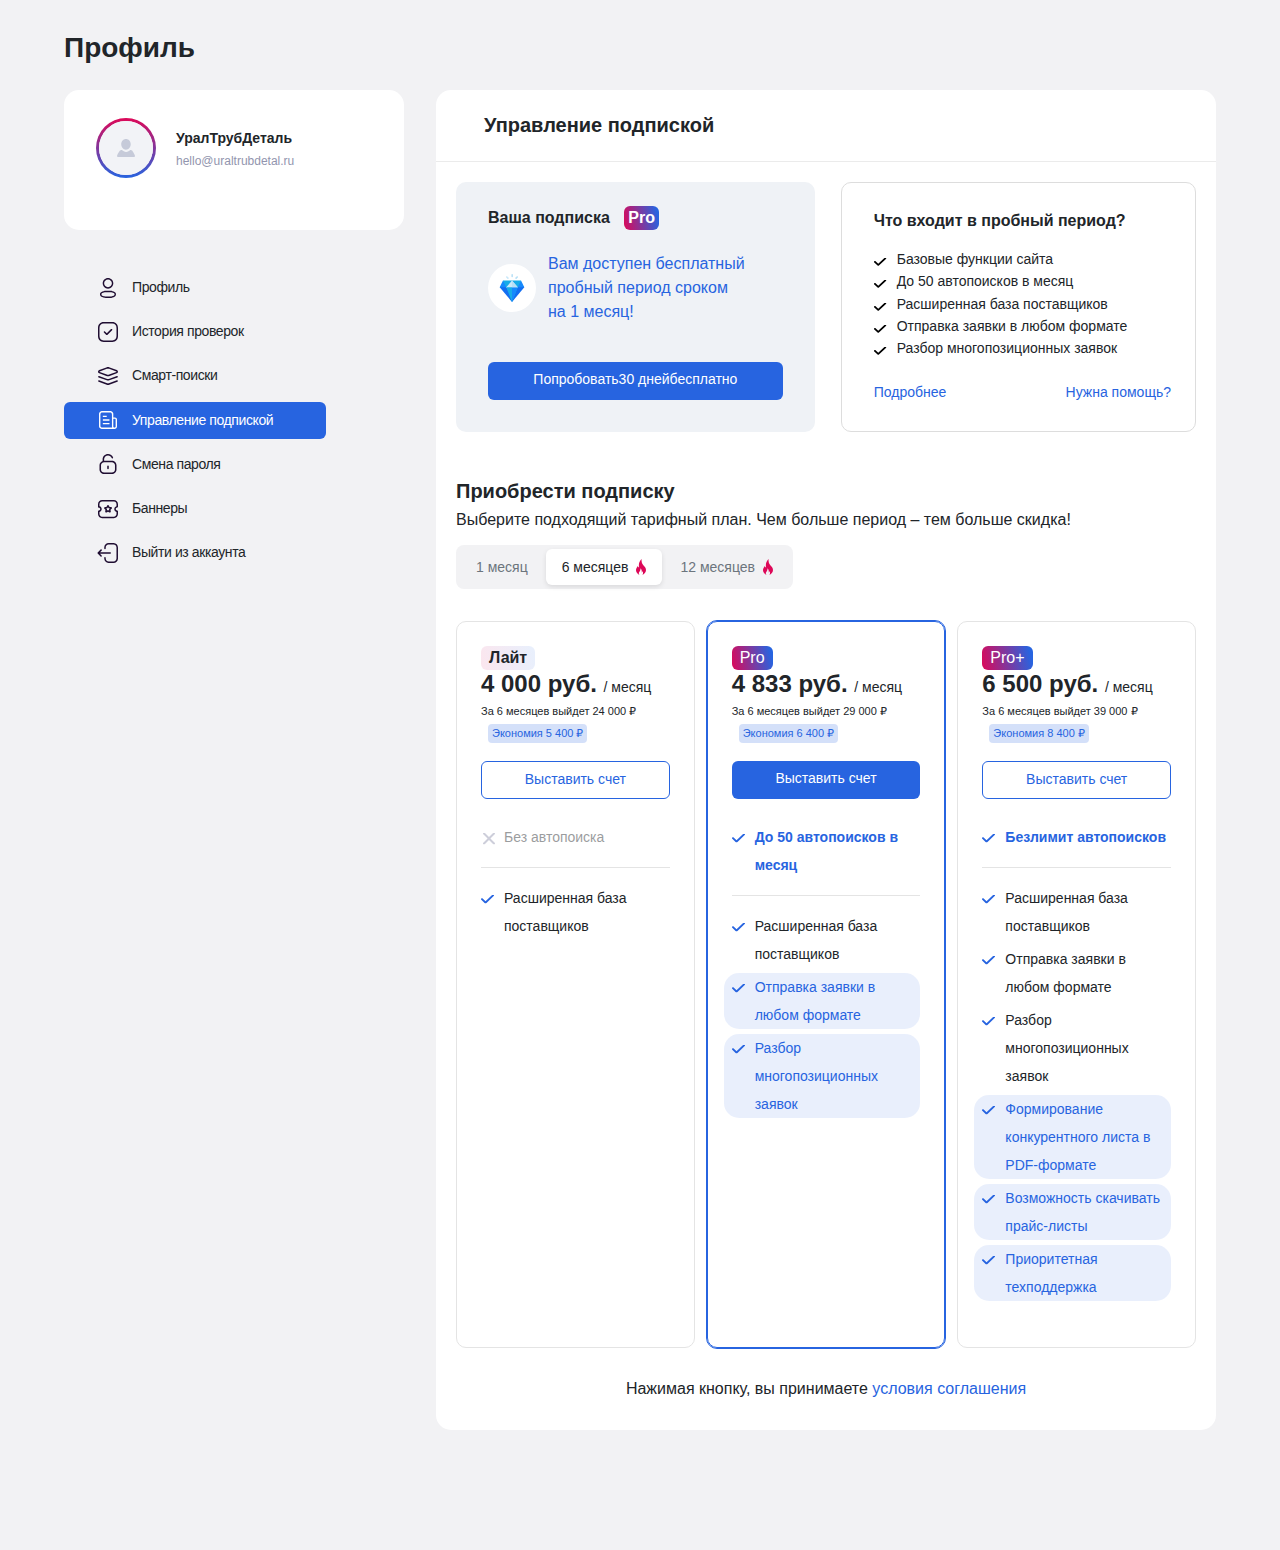
==== commit 9b5ad568: "reworked profile" ====
--- a/profile-subscribe.html
+++ b/profile-subscribe.html
@@ -87,105 +87,189 @@
                   </p>
                   
                   <div class="profile__subscribe__wrapper">
+                     
                      <div class="profile__subscribe__info mb_48">
-                        <div class="profile__subscribe__actual">
-                           <p class="fw_600 mb_12">Ваша подписка <span class="pro">Pro</span></p>
-                           <p class="gray2 lh_150">У вас действует бесплатный пробный <br> период еще 27 дней</p>
-                           <a href="" class="btn btn_38 fs_14">Купить подписку</a>
+                        <!-- <div class="profile__subscribe__actual">
+                           <p class="fw_600 mb_22 profile__subscribe__actual__title">Ваша подписка <span class="pro pro-plus">Pro</span>
+                              
+                              <span class="subscribe-status active">
+                                 <svg xmlns="http://www.w3.org/2000/svg" width="14" height="10" viewBox="0 0 14 10" fill="none">
+                                    <path d="M0.2955 5.47787C0.20213 5.38904 0.127789 5.28216 0.0769916 5.16371C0.0261941 5.04527 0 4.91774 0 4.78887C0 4.65999 0.0261941 4.53246 0.0769916 4.41402C0.127789 4.29558 0.20213 4.1887 0.2955 4.09987L0.2625 4.13087C0.456752 3.94695 0.714296 3.84479 0.9818 3.84553C1.2493 3.84628 1.50628 3.94987 1.6995 4.13487L4.5795 6.90487L11.4645 0.282867C11.6584 0.100969 11.9143 -0.000185533 12.1802 2.5547e-07C12.4461 0.000186044 12.7019 0.101699 12.8955 0.283867L12.8625 0.252867C12.9565 0.341869 13.0313 0.44916 13.0823 0.568143C13.1333 0.687125 13.1594 0.815282 13.159 0.944731C13.1587 1.07418 13.1318 1.20218 13.0801 1.32087C13.0284 1.43955 12.953 1.54641 12.8585 1.63487L5.3005 8.90287C5.10609 9.08583 4.84945 9.18813 4.58249 9.18905C4.31552 9.18998 4.05817 9.08948 3.8625 8.90787L0.2955 5.47787Z" fill="currentColor"/>
+                                 </svg>Активна
+                              </span>
+                           </p>
+                           <p class="gray2 lh_150">Действует до 12 октября 2025</p>
                         </div>
                         <div class="profile__subscribe__about fs_14">
-                           <p class="fw_600 mb_12">Что входит в подписку?</p>
-                           <ul class="profile__subscribe__advantages mb_22">
-                              <li>50 автопоисков в месяц</li>
-                              <li>До 100 позиций в одной заявке</li>
+                           <p class="fw_600 mb_12">Что входит в пробный период?</p>
+                           <ul class="profile__subscribe__advantages mb_18">
+                              <li>Базовые функции сайта</li>
+                              <li>До 50 автопоисков в месяц</li>
+                              <li>Расширенная база поставщиков</li>
+                              <li>Отправка заявки в любом формате</li>
                               <li>Разбор многопозиционных заявок</li>
-                              <li>Отправка заявки в любом формате</li>
-                              <li>Расширенная база поставщиков</li>
                            </ul>
                            <div class="profile__subscribe__about__wrapper">
                               <a href="" class="no-visited">
-                                 Все преимущества
+                                 Подробнее
                               </a>
-                              <a href="" class="profile__subscribe__cancel-sub">
-                                 <svg xmlns="http://www.w3.org/2000/svg" width="16" height="16" viewBox="0 0 16 16" fill="none">
-                                    <path d="M8 0C3.58172 0 0 3.58172 0 8C0 12.4183 3.58172 16 8 16C12.4183 16 16 12.4183 16 8C15.9953 3.5837 12.4163 0.00472099 8 0ZM3.55661 2.77025C4.79743 1.7172 6.3726 1.1403 8 1.14288C9.62074 1.14238 11.1887 1.71867 12.4234 2.76861L2.7663 12.4257C0.318248 9.54119 0.672088 5.2183 3.55661 2.77025ZM12.4434 13.2298C11.2026 14.2828 9.62744 14.8597 8.00003 14.8572C6.37929 14.8577 4.81129 14.2814 3.5766 13.2314L13.2338 3.57426C15.6818 6.45882 15.3279 10.7817 12.4434 13.2298Z" fill="currentColor"/>
-                                 </svg>
-                                 Отменить подписку
+                              <a href="" class="no-visited">
+                                 Нужна помощь?
                               </a>
                            </div>
-                        </div>
-                     </div>
+                        </div> -->
+                     </div>
+                     
                      <div class="profile__subscribe__get-sub">
                         <p class="fs_20 fw_600 mb_8">
                            Приобрести подписку
                         </p>
                         <p class="mb_16">
-                           Выберите подходящий тарифный план
+                           Выберите подходящий тарифный план. Чем больше период – тем больше скидка!
                         </p>
                         <div class="toggle mb_32 fs_14">
-                           <div>Ежемесячная оплата</div>
-                           <div class="active">Ежегодная оплата <span>–30%</span></div>
-                        </div>
-                        <script>
-                           const toggle = document.querySelector('.toggle');
-                           if (window.innerWidth <= 1024) {
-                              toggle.children[0].innerText = 'Раз в месяц'
-                              toggle.children[1].innerHTML = 'Раз в год <span>–30%</span>'
-                           }
-                           window.addEventListener('resize', function() {
-
-                              if (window.innerWidth <= 1024) {
-                                 toggle.children[0].innerText = 'Раз в месяц'
-                                 toggle.children[1].innerHTML = 'Раз в год <span>–30%</span>'
-                              } else {
-                                 toggle.children[0].innerText = 'Ежемесячная оплата'
-                                 toggle.children[1].innerHTML = 'Ежегодная оплата <span>–30%</span>'
-                              }
-                           });   
-                        </script>
+                           <div id="toggle-month">
+                              1 месяц
+                           </div>
+                           <div class="active" id="toggle-halfyear">
+                              <span>6 месяцев</span>
+                              <svg xmlns="http://www.w3.org/2000/svg" width="10" height="16" viewBox="0 0 10 16" fill="none">
+                                 <path fill-rule="evenodd" clip-rule="evenodd" d="M6.39592 16C7.17058 14.7952 7.24195 13.4939 6.61009 12.0962C6.43437 12.8461 6.11295 13.3012 5.64577 13.4616C6.07961 12.1586 5.71709 10.7508 4.5582 9.23837C4.53319 10.8005 4.17625 11.9384 3.48736 12.6522C2.53836 13.6345 2.54951 14.7431 3.52083 15.978C-0.511281 13.7212 -1.08017 10.6946 1.8142 6.89797C1.99368 7.81517 2.42872 8.37827 3.11929 8.58727C2.36654 5.2279 3.15853 2.36547 5.49516 0C5.50952 5.2495 7.04015 5.7161 8.9754 8.05937C11.0649 10.8714 9.83699 14.1166 6.39592 16Z" fill="#DD0858"/>
+                              </svg>
+                           </div>
+                           <div id="toggle-year">
+                              <span>12 месяцев</span>
+                              <svg xmlns="http://www.w3.org/2000/svg" width="10" height="16" viewBox="0 0 10 16" fill="none">
+                                 <path fill-rule="evenodd" clip-rule="evenodd" d="M6.39592 16C7.17058 14.7952 7.24195 13.4939 6.61009 12.0962C6.43437 12.8461 6.11295 13.3012 5.64577 13.4616C6.07961 12.1586 5.71709 10.7508 4.5582 9.23837C4.53319 10.8005 4.17625 11.9384 3.48736 12.6522C2.53836 13.6345 2.54951 14.7431 3.52083 15.978C-0.511281 13.7212 -1.08017 10.6946 1.8142 6.89797C1.99368 7.81517 2.42872 8.37827 3.11929 8.58727C2.36654 5.2279 3.15853 2.36547 5.49516 0C5.50952 5.2495 7.04015 5.7161 8.9754 8.05937C11.0649 10.8714 9.83699 14.1166 6.39592 16Z" fill="#DD0858"/>
+                              </svg>
+                           </div>
+                        </div>
                      </div>
                      <div class="profile__subscribe__cards">
+                        <!-- TODO math -->
                         <div class="profile__subscribe__pro">
-                           <p class="profile__subscribe__name pro">Pro</p>
-                           <p class="profile__subscribe__price fs_24 fw_600">3 430 руб. <span class="fs_14 fw_400">/ месяц</span></p>
-                           <p class="profile__subscribe__saving">За год выйдет 41 160 ₽<span>Экономия 17 640 ₽</span></p>
-                           <a href="" class="btn btn_38 fs_14 mb_24">Купить подписку</a>
+                           <p class="profile__subscribe__name pro light">Лайт</p>
+                           <p class="profile__subscribe__price fs_24 fw_600">4 000 руб. <span class="fs_14 fw_400">/ месяц</span></p>
+                           <p class="profile__subscribe__saving">За 6 месяцев выйдет 24&nbsp;000&nbsp;₽<span>Экономия 5&nbsp;400&nbsp;₽</span></p>
+                           <a href="" class="btn btn_38 secondary-btn fs_14 mb_24">Выставить счет</a>
                            <ul class="profile__subscribe__advantages mb_22">
-                              <li class="fw_600">50 автопоисков в месяц</li>
-                              <li class="fw_600">До 100 позиций в одной заявке</li>
+                              <li class="dim">Без автопоиска</li>
+                              <hr>
+                              <li>Расширенная база поставщиков</li>
+                           </ul>
+                        </div>
+                        <div class="profile__subscribe__pro">
+                           <p class="profile__subscribe__name pro pro-plus">Pro</p>
+                           <p class="profile__subscribe__price fs_24 fw_600">4 833 руб. <span class="fs_14 fw_400">/ месяц</span></p>
+                           <p class="profile__subscribe__saving">За 6 месяцев выйдет 29&nbsp;000&nbsp;₽<span>Экономия 6&nbsp;400&nbsp;₽</span></p>
+                           <a href="" class="btn btn_38 fs_14 mb_24">Выставить счет</a>
+                           <ul class="profile__subscribe__advantages mb_22">
+                              <li class="blue fw_600">До 50 автопоисков в месяц</li>
+                              <hr>
+                              <li>Расширенная база поставщиков</li>
+                              <li class="new blue">Отправка заявки в любом формате</li>
+                              <li class="new blue">Разбор многопозиционных заявок</li>
+                           </ul>
+                        </div>
+                        <div class="profile__subscribe__pro">
+                           <p class="profile__subscribe__name pro pro-plus">Pro+</p>
+                           <p class="profile__subscribe__price fs_24 fw_600">6 500 руб. <span class="fs_14 fw_400">/ месяц</span></p>
+                           <p class="profile__subscribe__saving">За 6 месяцев выйдет 39&nbsp;000&nbsp;₽<span>Экономия 8&nbsp;400&nbsp;₽</span></p>
+                           <a href="" class="btn secondary-btn btn_38 fs_14 mb_24">Выставить счет</a>
+                           <ul class="profile__subscribe__advantages mb_22">
+                              <li class="blue fw_600">Безлимит автопоисков</li>
+                              <hr>
                               <li>Расширенная база поставщиков</li>
                               <li>Отправка заявки в любом формате</li>
                               <li>Разбор многопозиционных заявок</li>
-                              <li>Формирование конкурентного листа в PDF&#8209;формате</li>
-                              <li>Возможность скачивать прайс&#8209;листы</li>
-                              <li>Приоритетная техподдержка</li>
-                           </ul>
-                        </div>
-                        <div class="profile__subscribe__pro">
-                           <p class="profile__subscribe__name pro pro-plus">Pro+</p>
-                           <p class="profile__subscribe__price fs_24 fw_600">4 130 руб. <span class="fs_14 fw_400">/ месяц</span></p>
-                           <p class="profile__subscribe__saving">За год выйдет 49 560 ₽<span>Экономия 21 240 ₽</span></p>
-                           <a href="" class="btn secondary-btn btn_38 fs_14 mb_24">Купить подписку</a>
-                           <ul class="profile__subscribe__advantages mb_22">
-                              <li class="fw_600">50 автопоисков в месяц</li>
-                              <li class="fw_600">До 100 позиций в одной заявке</li>
-                              <li>Расширенная база поставщиков</li>
-                              <li>Отправка заявки в любом формате</li>
-                              <li>Разбор многопозиционных заявок</li>
-                              <li>Формирование конкурентного листа в PDF&#8209;формате</li>
-                              <li>Возможность скачивать прайс&#8209;листы</li>
-                              <li>Приоритетная техподдержка</li>
-                           </ul>
-                        </div>
-                     </div>
-                     
+                              <li class="new blue">Формирование конкурентного листа в PDF-формате</li>
+                              <li class="new blue">Возможность скачивать прайс-листы</li>
+                              <li class="new blue">Приоритетная техподдержка</li>
+                           </ul>
+                        </div>
+                     </div>
+                     <p class="profile__subscribe__warning">Нажимая кнопку, вы принимаете <a href="" class="blue">условия соглашения</a></p>
+                     <script>
+                        const toggle1 = document.getElementById('toggle-month')
+                        const toggle2 = document.getElementById('toggle-halfyear')
+                        const toggle3 = document.getElementById('toggle-year')
+                        const prices1 = ['4 900 руб. <span class="fs_14 fw_400">/ месяц</span>','5 900 руб. <span class="fs_14 fw_400">/ месяц</span>','7 900 руб. <span class="fs_14 fw_400">/ месяц</span>']
+                        const prices6 = ['4 000 руб. <span class="fs_14 fw_400">/ месяц</span>','4 833  руб. <span class="fs_14 fw_400">/ месяц</span>','6 500 руб. <span class="fs_14 fw_400">/ месяц</span>']
+                        const savings6 = ['За 6 месяцев выйдет 24 000 ₽<span>Экономия 5 400 ₽</span>','За 6 месяцев выйдет 29 000 ₽<span>Экономия 6 400 ₽</span>','За 6 месяцев выйдет 39 000 ₽<span>Экономия 8 400 ₽</span>']
+                        const prices12 = ['3 250 руб. <span class="fs_14 fw_400">/ месяц</span>','4 083  руб. <span class="fs_14 fw_400">/ месяц</span>','5 750 руб. <span class="fs_14 fw_400">/ месяц</span>']
+                        const savings12 = ['За 12 месяцев выйдет 39 000 ₽<span>Экономия 19 800 ₽</span>','За 12 месяцев выйдет 49 000 ₽<span>Экономия 21 800 ₽</span>','За 12 месяцев выйдет 69 000 ₽<span>Экономия 25 800 ₽</span>']
+                        
+                        toggle1.addEventListener('click',()=>{
+                           document.querySelectorAll('.profile__subscribe__price').forEach((price,index)=>{
+                              price.innerHTML = prices1[index]
+                           })
+                           document.querySelectorAll('.profile__subscribe__saving').forEach((div)=>{
+                              div.style.visibility = 'hidden'
+                           })
+                        })
+                        toggle2.addEventListener('click',()=>{
+                           document.querySelectorAll('.profile__subscribe__price').forEach((price,index)=>{
+                              price.innerHTML = prices6[index]
+                           })
+                           document.querySelectorAll('.profile__subscribe__saving').forEach((div,index)=>{
+                              div.style.visibility = 'visible'
+                              div.innerHTML = savings6[index]
+                           })
+                        })
+                        toggle3.addEventListener('click',()=>{
+                           document.querySelectorAll('.profile__subscribe__price').forEach((price,index)=>{
+                              price.innerHTML = prices12[index]
+                           })
+                           document.querySelectorAll('.profile__subscribe__saving').forEach((div,index)=>{
+                              div.style.visibility = 'visible'
+                              div.innerHTML = savings12[index]
+                           })
+                        })
+                     </script>
                   </div>
                </div>
             </div>
          </div>
+         <div class="subscribe-modal">
+            <div class="subscribe-modal__body">
+               <svg class="close-icon" xmlns="http://www.w3.org/2000/svg" width="10" height="10" viewBox="0 0 10 10" fill="none">
+                  <path d="M0.246142 0.246142C-0.0820384 0.574323 -0.0820565 1.10641 0.246142 1.43461L3.81154 5L0.246142 8.56539C-0.0820384 8.89357 -0.0820565 9.42566 0.246142 9.75386C0.574341 10.0821 1.10643 10.082 1.43461 9.75386L5 6.18846L8.56539 9.75386C8.89359 10.0821 9.42568 10.082 9.75386 9.75386C10.082 9.42568 10.0821 8.89359 9.75386 8.56539L6.18846 5L9.75386 1.43461C10.082 1.10643 10.0821 0.574341 9.75386 0.246142C9.42566 -0.0820565 8.89357 -0.0820384 8.56539 0.246142L5 3.81154L1.43461 0.246142C1.10641 -0.0820565 0.574323 -0.0820384 0.246142 0.246142Z" fill="#9295AE"/>
+               </svg>
+               <p class="subscribe-modal__title">Получить бесплатный пробный период на 30 дней</p>
+               <form action="" class="subscribe-modal__form">
+                  <div class="subscribe-modal__account">
+                     <div class="header__profile mr_20">
+                        <div class="header__profile__back_white"></div>
+                        <div class="header__profile__back_gray"></div>
+                        <img src="img/profile.svg" alt="profile">
+                     </div>
+                     <div>
+                        <p>Вы вошли, как:</p>
+                        <p class="gray2 fs_14">+7 (963) 200-20-74</p>
+                     </div>
+                  </div>
+                  <div class="relative">
+                     <label for="INN">ИНН</label>
+                     <input type="text" name="INN" id="" value="202592905205901">
+                  </div>
+                  <div class="relative">
+                     <label for="INN">Телефон</label>
+                     <input type="tel" name="tel" id="" value="+7 (963) 200-20-74">
+                  </div>
+                  <div class="relative">
+                     <label for="INN">E-mail</label>
+                     <input type="email" name="mail" id="" value="ivanov@inbox.ru">
+                  </div>
+                  <a href="" class="btn btn_38 fs_14" id="activate_sub">Активировать подписку</a>
+                  <a href="" class="no-visited">Сменить пользователя</a>
+               </form>
+            </div>
+         </div>
+         <script src="/js/subscribe.js"></script>
       </div>
       <script src="js/toggle.js"></script>
       <script src="js/profile.js"></script>
    </main>
+   
 </body>
 </html>--- a/css/styles.css
+++ b/css/styles.css
@@ -3247,8 +3247,8 @@
 }
 .profile .profile__subscribe__advantages li {
   position: relative;
-  padding-left: 25px;
-  line-height: 160%;
+  padding-left: 23px;
+  font-size: 14px;
 }
 .profile .profile__subscribe__advantages li::before {
   content: "";
@@ -3259,14 +3259,14 @@
   width: 15px;
   height: 15px;
   background-image: url(../img/ai-file-success.svg);
-  background-size: contain;
+  background-size: 13px;
   background-repeat: no-repeat;
 }
 .profile .pro {
   display: inline-flex;
   justify-content: center;
   align-items: center;
-  padding: 1px 4px;
+  padding: 1px 8px;
   border-radius: 6px;
   background: #212529;
   color: #fff;
@@ -3282,27 +3282,76 @@
 }
 .profile__subscribe__info .profile__subscribe__actual {
   border-radius: 10px;
-  border: 2px solid #2764E0;
+  background-color: #EFF2F6;
   width: 100%;
   padding: 24px 32px 32px;
   display: flex;
   flex-direction: column;
+  justify-content: space-between;
 }
 .profile__subscribe__info .profile__subscribe__actual .pro {
   margin-left: 10px;
+  padding: 1px 4px;
+}
+.profile__subscribe__info .profile__subscribe__actual__title {
+  display: flex;
+  align-items: center;
+  gap: 4px;
+}
+.profile__subscribe__info .profile__subscribe__actual__title .pro-inactive {
+  background: #fff;
+  color: #6C757D;
+}
+.profile__subscribe__info .profile__subscribe__actual .subscribe-status.active {
+  color: #009861;
+  display: inline-flex;
+  justify-content: center;
+  align-items: center;
+  gap: 3px;
+  background-color: rgba(0, 152, 97, 0.2);
+  padding: 2px 8px;
+  border-radius: 4px;
+  font-weight: normal;
+  line-height: 1.4;
+}
+.profile__subscribe__info .profile__subscribe__actual .subscribe-status.active svg {
+  margin-top: 4px;
+}
+.profile__subscribe__info .profile__subscribe__actual .subscribe-status.inactive {
+  background-color: #FFF;
+  color: #6C757D;
+  font-weight: normal;
+  padding: 2px 8px;
+  border-radius: 4px;
+}
+.profile__subscribe__info .profile__subscribe__actual .short {
+  max-width: 207px;
+}
+.profile__subscribe__info .profile__subscribe__actual .profile-subscribe__body-wrapper {
+  display: flex;
+  align-items: center;
+  gap: 12px;
+}
+.profile__subscribe__info .profile__subscribe__actual .profile-subscribe__body-wrapper .diamond {
+  display: block;
+  padding: 10px;
+  background-color: #fff;
+  border-radius: 50%;
+  box-sizing: border-box;
+  min-height: 48px;
+  min-width: 48px;
 }
 .profile__subscribe__info .profile__subscribe__actual .btn {
   width: 100%;
   margin-top: auto;
-}
-.profile__subscribe__info .profile__subscribe__actual .btn:visited {
-  color: #FFF;
+  text-wrap: nowrap;
 }
 .profile__subscribe__info .profile__subscribe__about {
   border-radius: 10px;
   border: 1px solid #DDDDDD;
   width: 100%;
-  padding: 24px 32px;
+  padding: 24px 24px 24px 32px;
+  font-size: 16px;
 }
 .profile__subscribe__info .profile__subscribe__about__wrapper {
   display: flex;
@@ -3320,26 +3369,45 @@
   margin-left: 10px;
   height: 22px;
 }
-.profile__subscribe__get-sub .toggle span {
-  display: inline-flex;
-  justify-content: center;
-  align-items: center;
-  padding: 2px 4px;
-  font-size: 12px;
-  border-radius: 6px;
-  background: #DD0858;
-  color: #fff;
-  height: 20px;
+.profile__subscribe__info .profile__subscribe__about .profile__subscribe__advantages {
+  line-height: 1.6;
+}
+.profile__subscribe__info .profile__subscribe__about .profile__subscribe__advantages li::before {
+  top: calc(1em + 3px);
+}
+.profile__subscribe__info .profile__subscribe__about .profile__subscribe__advantages li.disabled {
+  color: #6C757D;
+}
+.profile__subscribe__info .profile__subscribe__about .profile__subscribe__advantages li.disabled::before {
+  background-image: url(../img/cross.svg);
+  top: 14px;
+}
+.profile__subscribe__get-sub .toggle svg {
   margin-left: 8px;
+}
+.profile__subscribe .pro-plus {
+  background: linear-gradient(257.95deg, #2764E0 7.3%, #DD0858 100%);
+}
+.profile__subscribe .light {
+  color: #212529;
+  font-weight: 600;
+  line-height: 1;
+  padding: 8px;
+  background: linear-gradient(257.95deg, rgba(39, 100, 224, 0.1) 7.3%, rgba(221, 8, 88, 0.1) 100%);
 }
 .profile__subscribe__cards {
   display: flex;
-  gap: 26px;
+  gap: 12px;
 }
 .profile__subscribe__cards .profile__subscribe__pro {
-  background: #f2f2f4;
   border-radius: 10px;
-  padding: 24px 32px 40px;
+  border: 1px solid #e4e4e4;
+  padding: 24px;
+  width: 100%;
+}
+.profile__subscribe__cards .profile__subscribe__pro:nth-child(2) {
+  border: 1px solid #2764E0;
+  outline: 1px solid #2764E0;
 }
 .profile__subscribe__cards .profile__subscribe__pro .pro-plus {
   background: linear-gradient(257.95deg, #2764E0 7.3%, #DD0858 100%);
@@ -3348,22 +3416,212 @@
   width: 100%;
 }
 .profile__subscribe__cards .profile__subscribe__pro .profile__subscribe__advantages li {
-  margin-bottom: 8px;
+  margin-bottom: 5px;
+  line-height: 2;
+}
+.profile__subscribe__cards .profile__subscribe__pro .profile__subscribe__advantages li::before {
+  background-image: url(../img/ai-file-success-blue.svg);
+  top: calc(1em + 4px);
+}
+.profile__subscribe__cards .profile__subscribe__pro .profile__subscribe__advantages hr {
+  border: none;
+  border-top: 1px solid #e4e4e4;
+  margin-bottom: 16px;
+  margin-top: 16px;
+}
+.profile__subscribe__cards .profile__subscribe__pro .profile__subscribe__advantages .dim {
+  opacity: 0.45;
+}
+.profile__subscribe__cards .profile__subscribe__pro .profile__subscribe__advantages .dim::before {
+  background-image: url(../img/cross.svg);
+  top: calc(50% + 3px);
+  background-size: 12px;
+  left: 2px;
+}
+.profile__subscribe__cards .profile__subscribe__pro .profile__subscribe__advantages .new {
+  background-color: rgba(39, 100, 224, 0.1019607843);
+  border-radius: 15px;
+  margin-left: -8px;
+  padding-left: 31px;
+}
+.profile__subscribe__cards .profile__subscribe__pro .profile__subscribe__advantages .new::before {
+  left: 8px;
 }
 .profile__subscribe__cards .profile__subscribe__saving {
   margin-bottom: 17px;
   font-size: 11px;
+  line-height: 2;
 }
 .profile__subscribe__cards .profile__subscribe__saving span {
   color: #2764E0;
   display: inline-block;
   margin-left: 7px;
-  background-color: #E9F0FC;
+  background-color: rgba(39, 100, 224, 0.2);
+  border-radius: 4px;
+  padding: 4px;
+  line-height: 1;
+}
+.profile__subscribe__warning {
+  text-align: center;
+  margin: 32px 0 12px;
+}
+
+.subscribe-modal {
+  position: fixed;
+  top: 0;
+  bottom: 0;
+  left: 0;
+  right: 0;
+  display: flex;
+  justify-content: center;
+  align-items: center;
+  background: rgba(0, 0, 0, 0.3019607843);
+  display: none;
+}
+.subscribe-modal__body {
+  max-width: 416px;
+  background: #fff;
+  padding: 40px 46px 32px;
+  box-shadow: 0px 12px 30px 0px rgba(0, 0, 0, 0.1215686275);
+  border-radius: 15px;
+  position: relative;
+}
+.subscribe-modal__body.success {
+  display: flex;
+  flex-direction: column;
+  justify-content: center;
+  align-items: center;
+  padding: 60px 24px 24px;
+  text-align: center;
+}
+.subscribe-modal__body.success .diamond {
+  min-height: 58px;
+  min-width: 58px;
+  display: block;
+  padding: 21px;
+  background-color: #EFF2F6;
+  border-radius: 50%;
+  box-sizing: content-box;
+  margin-bottom: 32px;
+}
+.subscribe-modal__body.success .profile__subscribe__actual__title {
+  display: flex;
+  align-items: center;
+  gap: 4px;
+  margin-bottom: 20px;
+}
+.subscribe-modal__body.success .profile__subscribe__actual__title .pro {
+  margin-left: 10px;
+  padding: 1px 4px;
+  display: inline-flex;
+  justify-content: center;
+  align-items: center;
+  border-radius: 6px;
+  color: #fff;
+  height: 24px;
+  line-height: 1;
+  background: linear-gradient(257.95deg, #2764E0 7.3%, #DD0858 100%);
+}
+.subscribe-modal__body.success .profile__subscribe__actual__title .active {
+  color: #009861;
+  display: inline-flex;
+  justify-content: center;
+  align-items: center;
+  gap: 3px;
+  background-color: rgba(0, 152, 97, 0.2);
+  padding: 2px 8px;
+  border-radius: 4px;
+  font-weight: normal;
+  line-height: 1.4;
+}
+.subscribe-modal__body.success .subscribe-modal__title {
+  margin-bottom: 16px;
+}
+.subscribe-modal__body.success .subscribe-modal__text {
+  margin-bottom: 25px;
+}
+.subscribe-modal__body.success .btn {
+  width: 100%;
+  height: 50px;
+}
+.subscribe-modal__body .close-icon {
+  padding: 6px;
+  box-sizing: content-box;
+  cursor: pointer;
+  width: 16px;
+  height: 16px;
+  position: absolute;
+  top: 18px;
+  right: 18px;
+}
+.subscribe-modal__body .subscribe-modal__title {
+  font-size: 24px;
+  font-weight: 600;
+  text-align: center;
+  margin-bottom: 24px;
+}
+.subscribe-modal__body .subscribe-modal__form {
+  display: flex;
+  flex-direction: column;
+  gap: 12px;
+}
+.subscribe-modal__body .subscribe-modal__form .subscribe-modal__account {
+  display: flex;
+  padding: 24px 20px;
+  border: 1px solid #E9E9E9;
+  border-radius: 6px;
+}
+.subscribe-modal__body .subscribe-modal__form input {
+  height: 40px;
+  border: 1px solid #E9E9E9;
+  border-radius: 6px;
+  text-align: right;
+  padding: 10px 16px;
+  width: 100%;
+  font-size: 15px;
+}
+.subscribe-modal__body .subscribe-modal__form input::before {
+  content: "ИНН";
+  width: 10px;
+  height: 10px;
+}
+.subscribe-modal__body .subscribe-modal__form input:focus {
+  outline-color: #2764E0;
+}
+.subscribe-modal__body .subscribe-modal__form .relative {
+  position: relative;
+  display: flex;
+}
+.subscribe-modal__body .subscribe-modal__form label {
+  position: absolute;
+  top: 10px;
+  left: 16px;
+  -webkit-user-select: none;
+     -moz-user-select: none;
+          user-select: none;
+  cursor: text;
+  font-size: 15px;
+  color: #6C757D;
+}
+.subscribe-modal__body .subscribe-modal__form a.btn {
+  width: 100%;
+  height: 50px;
+  margin: 12px 0;
+}
+.subscribe-modal__body .subscribe-modal__form a.no-visited {
+  text-align: center;
+}
+.subscribe-modal__body .subscribe-modal__form a.no-visited:visited {
+  color: #2764E0;
 }
 
 @media screen and (max-width: 1439px) {
+  .profile__subscribe__wrapper {
+    padding: 20px;
+  }
   .profile__subscribe__about__wrapper {
-    flex-direction: column;
+    gap: 12px;
+    font-size: 14px;
   }
   .profile__subscribe__about__wrapper .profile__subscribe__cancel-sub {
     margin-top: 10px;
@@ -3388,9 +3646,21 @@
   }
 }
 @media screen and (max-width: 1024px) {
+  .profile__subscribe .profile__subscribe__info {
+    flex-direction: column;
+  }
+  .profile__subscribe .profile__subscribe__about__wrapper {
+    flex-wrap: wrap;
+  }
+  .profile__subscribe .profile__subscribe__about,
+  .profile__subscribe .profile__subscribe__actual {
+    padding: 16px;
+  }
+  .profile__subscribe .profile__subscribe__about a.btn,
+  .profile__subscribe .profile__subscribe__actual a.btn {
+    margin-top: 32px;
+  }
   .profile__subscribe__info {
-    display: grid;
-    grid-template-rows: 1fr 1fr;
     gap: 16px;
   }
   .profile__subscribe .toggle {
@@ -3399,6 +3669,8 @@
   }
   .profile__subscribe .toggle > div {
     width: 100%;
+    padding: 5px;
+    height: 28px;
   }
   .profile__subscribe__cards {
     display: grid;
@@ -3503,6 +3775,1994 @@
   }
   .profile__searches__wrapper .profile__searches__card-list {
     margin: 0 16px;
+  }
+  .profile .subscribe-modal {
+    align-items: flex-end;
+  }
+  .profile .subscribe-modal__body {
+    border-bottom-left-radius: 0;
+    border-bottom-right-radius: 0;
+    padding: 24px 16px 32px;
+  }
+  .profile .subscribe-modal__body .subscribe-modal__title {
+    text-align: left;
+    font-size: 20px;
+  }
+  .profile .subscribe-modal__body.success {
+    padding: 40px 16px 40px;
+  }
+  .profile .subscribe-modal__body.success .subscribe-modal__title {
+    text-align: center;
+  }
+}
+a {
+  text-decoration: none;
+}
+
+.backdrop {
+  position: fixed;
+  top: 0;
+  left: 0;
+  width: 100%;
+  height: 100%;
+  background: #000;
+  opacity: 0.6;
+  z-index: 10;
+}
+.backdrop.hidden {
+  display: none;
+}
+
+.new-application__modal {
+  position: fixed;
+  display: none;
+  justify-content: center;
+  align-items: center;
+  top: 0;
+  left: 0;
+  width: 100%;
+  height: 100%;
+  z-index: 20;
+}
+.new-application__modal .new-application__container {
+  position: relative;
+  width: 568px;
+  height: 225px;
+  border-radius: 15px;
+  padding: 32px 40px 40px;
+  background: #fff;
+  z-index: 11;
+  max-width: 90%;
+  margin: 0 auto;
+}
+.new-application__modal .new-application__container h3 {
+  padding-bottom: 16px;
+  font-size: 24px;
+  font-weight: 600;
+}
+.new-application__modal .new-application__container p {
+  padding-bottom: 32px;
+  max-width: 85%;
+}
+.new-application__modal .new-application__container .new-application__btns {
+  display: flex;
+  gap: 16px;
+}
+.new-application__modal .new-application__container .new-application__btns a {
+  width: 100%;
+}
+.new-application__modal .new-application__container svg {
+  position: absolute;
+  top: 18px;
+  right: 18px;
+  padding: 6px;
+  box-sizing: content-box;
+  cursor: pointer;
+}
+
+.secondary-btn {
+  font-size: 14px;
+  border: 1px solid #2764E0;
+  border-radius: 6px;
+  display: flex;
+  justify-content: center;
+  align-items: center;
+  color: #2764E0;
+  background: inherit;
+  padding: 10px;
+  text-align: center;
+}
+.secondary-btn:hover {
+  background: #2764E0;
+  color: #FFFFFF;
+  transition: all 0.3s;
+}
+
+.autosearch {
+  background: #F2F2F4;
+}
+.autosearch-trial.pending {
+  display: none;
+}
+.autosearch-trial__container {
+  display: flex;
+  align-items: center;
+  justify-content: center;
+  gap: 12px;
+  padding: 10px 20px;
+  background: #1f1f1f;
+  white-space: nowrap;
+}
+.autosearch-trial__container .btn {
+  height: 28px;
+}
+.autosearch-trial__container .pro {
+  padding: 2px 10px;
+  color: #050505;
+  background: #fff;
+  font-weight: 600;
+  border-radius: 6px;
+  height: 28px;
+}
+.autosearch .autosearch__back {
+  display: none;
+}
+.autosearch__container {
+  padding-top: 24px;
+  padding-bottom: 40px;
+  max-width: 1456px;
+  width: 90%;
+  margin: 0 auto;
+}
+.autosearch__title {
+  margin-bottom: 12px;
+}
+.autosearch__subtitle {
+  margin-bottom: 24px;
+}
+.autosearch__body {
+  display: grid;
+  grid-template-columns: 2fr 1fr;
+  gap: 36px;
+}
+.autosearch__body .autosearch-form {
+  background: #FFFFFF;
+  padding: 36px 26px 20px 32px;
+  border-radius: 12px;
+  display: grid;
+  grid-template-columns: auto 1fr auto auto;
+  grid-template-rows: 1fr auto;
+  grid-template-areas: "textarea textarea textarea textarea" "file . counter btn";
+  gap: 24px;
+  align-items: center;
+  box-shadow: 0px 8px 20px 0px rgba(0, 0, 0, 0.1019607843);
+  position: relative;
+  border: 1px solid #DDDDDD;
+}
+.autosearch__body .autosearch-form.pending {
+  display: grid;
+  padding: 36px 32px;
+  grid-template-columns: none;
+  grid-template-rows: none;
+  grid-template-areas: none;
+}
+.autosearch__body .autosearch-form.pending .autosearch-form__textarea,
+.autosearch__body .autosearch-form.pending #pseudo-placeholder,
+.autosearch__body .autosearch-form.pending .autosearch-form__custom-input,
+.autosearch__body .autosearch-form.pending .autosearch-form__symbol-counter,
+.autosearch__body .autosearch-form.pending .autosearch-form__btn {
+  display: none;
+}
+.autosearch__body .autosearch-form.pending .form-results {
+  display: flex;
+  position: static;
+  padding: 0;
+}
+.autosearch__body .autosearch-form.pending .form-results .form-results__body .form-results__file {
+  min-width: 330px;
+}
+.autosearch__body .autosearch-form:focus-within {
+  border-color: #2764E0;
+}
+.autosearch__body .autosearch-form #pseudo-placeholder {
+  position: absolute;
+  top: calc(2.5rem + 36px);
+  left: 32px;
+  color: #6C757D;
+  -webkit-user-select: none;
+     -moz-user-select: none;
+          user-select: none;
+  cursor: text;
+}
+.autosearch__body .autosearch-form #pseudo-placeholder.hidden {
+  display: none;
+}
+.autosearch__body .autosearch-form .autosearch-dragover {
+  border: 2px dashed #FFFFFF;
+  border-radius: inherit;
+  position: absolute;
+  z-index: 12;
+  width: 100%;
+  height: 100%;
+  display: flex;
+  flex-direction: column;
+  gap: 24px;
+  justify-content: center;
+  align-items: center;
+  text-align: center;
+  color: #FFFFFF;
+  padding: 90px 50px 37px;
+}
+.autosearch__body .autosearch-form .autosearch-dragover.hidden {
+  display: none;
+}
+.autosearch__body .autosearch-form .autosearch-dragover__close {
+  cursor: pointer;
+  margin-top: 30px;
+  padding: 15px 15px 0;
+}
+.autosearch__body .autosearch-form__textarea {
+  width: 100%;
+  grid-column: span 4;
+  grid-area: textarea;
+  align-self: stretch;
+  border: none;
+  font-size: 24px;
+  font-family: "Segoe UI", "Arial", sans-serif;
+  resize: none;
+}
+.autosearch__body .autosearch-form__textarea:focus-visible {
+  outline: none;
+}
+.autosearch__body .autosearch-form__file-input {
+  display: none;
+}
+.autosearch__body .autosearch-form__custom-input {
+  grid-area: file;
+  width: 252px;
+  display: flex;
+  gap: 8px;
+  align-items: center;
+  justify-content: center;
+  border: 2px solid #2764E0;
+  border-radius: 6px;
+  color: #2764E0;
+  font-size: 15px;
+  line-height: 25px;
+  padding: 8px;
+  cursor: pointer;
+  transition: all 0.3s ease;
+}
+.autosearch__body .autosearch-form__custom-input:hover {
+  color: #FFFFFF;
+  background: #2764E0;
+  border-color: #FFFFFF;
+}
+.autosearch__body .autosearch-form__custom-input:hover .autosearch-form__custom-input-icon {
+  background-image: url(../img/file-input-active.svg);
+}
+.autosearch__body .autosearch-form__custom-input-icon {
+  width: 19px;
+  height: 16px;
+  background-image: url(../img/file-input.svg);
+}
+.autosearch__body .autosearch-form__symbol-counter {
+  grid-area: counter;
+}
+.autosearch__body .autosearch-form__symbol-counter .warning {
+  color: #DD0858;
+}
+.autosearch__body .autosearch-form__btn {
+  grid-area: btn;
+  padding: 0 96px;
+}
+.autosearch__body .autosearch-form .form-results {
+  display: none;
+  position: absolute;
+  top: 0;
+  left: 0;
+  background: #FFFFFF;
+  width: 100%;
+  height: 100%;
+  padding: 32px;
+  padding-bottom: 36px;
+  border-radius: 12px;
+  flex-direction: column;
+  justify-content: flex-end;
+}
+.autosearch__body .autosearch-form .form-results__file {
+  display: flex;
+  gap: 16px;
+  position: relative;
+  align-items: center;
+  width: -moz-max-content;
+  width: max-content;
+}
+.autosearch__body .autosearch-form .form-results__file .form-results__logo {
+  height: 64px;
+  width: 64px;
+  min-height: 64px;
+  min-width: 64px;
+  border-radius: 50%;
+  background: #f2f2f4;
+  background-image: url(../img/ai-file-text.svg);
+  background-position: center;
+  background-repeat: no-repeat;
+}
+.autosearch__body .autosearch-form .form-results__file .form-results__logo .progress-ring {
+  display: none;
+}
+.autosearch__body .autosearch-form .form-results__file .form-results__logo .progress-ring .progress-ring__circle {
+  transition: stroke-dashoffset 0.35s ease;
+  transform: rotate(-90deg);
+  transform-origin: 50% 50%;
+}
+.autosearch__body .autosearch-form .form-results__file .form-results__logo.exl {
+  background-image: url(../img/ai-file-excel.svg);
+}
+.autosearch__body .autosearch-form .form-results__file .form-results__logo.txt {
+  background-image: url(../img/ai-file-txt.svg);
+}
+.autosearch__body .autosearch-form .form-results__file .form-results__logo.word {
+  background-image: url(../img/ai-file-word.svg);
+}
+.autosearch__body .autosearch-form .form-results__file .form-results__text .form-results__title {
+  width: -moz-max-content;
+  width: max-content;
+}
+.autosearch__body .autosearch-form .form-results__file .form-results__text .form-results__title .form-results__status {
+  display: none;
+  margin-left: 16px;
+  color: #1A913C;
+  font-size: 14px;
+  font-weight: 400;
+}
+.autosearch__body .autosearch-form .form-results__file .form-results__text .form-results__subtitle {
+  color: #6C757D;
+  padding-top: 4px;
+  width: -moz-max-content;
+  width: max-content;
+}
+.autosearch__body .autosearch-form .form-results__file .form-results__text .form-results__subtitle a {
+  display: none;
+  color: #2764E0;
+}
+.autosearch__body .autosearch-form .form-results__file .form-results__text .form-results__subtitle a:visited {
+  color: #2764E0;
+}
+.autosearch__body .autosearch-form .form-results__file .form-results__text .form-results__subtitle a svg {
+  display: none;
+}
+.autosearch__body .autosearch-form .form-results__file .form-results__close-file {
+  width: 32px;
+  height: 32px;
+  border-radius: 6px;
+  background: #f2f2f4;
+  background-image: url(../img/search-close.svg);
+  background-position: center;
+  background-repeat: no-repeat;
+  cursor: pointer;
+  position: absolute;
+  top: 0;
+  right: -40px;
+}
+.autosearch__body .autosearch-form .form-results__container {
+  display: none;
+}
+.autosearch__body .autosearch-form .form-results .progress__container {
+  background: #FFFFFF;
+  border-radius: 12px;
+  margin-top: 24px;
+}
+.autosearch__body .autosearch-form .form-results .progress__container .progress-bg {
+  margin-top: 12px;
+  width: 100%;
+  height: 5px;
+  border-radius: 12px;
+  background: #F2F2F4;
+}
+.autosearch__body .autosearch-form .form-results .progress__container .progress-bg .progress-line {
+  background: #2764E0;
+  border-radius: 12px;
+  height: 100%;
+  width: 0;
+  transition: width 0.4s ease;
+}
+.autosearch__body .autosearch-form .form-results.finished {
+  justify-content: unset;
+}
+.autosearch__body .autosearch-form .form-results.finished .form-results__body {
+  display: flex;
+  flex-direction: column;
+  justify-content: space-between;
+  height: 100%;
+  gap: 10px;
+}
+.autosearch__body .autosearch-form .form-results.finished .form-results__body .form-results__close-file {
+  display: none;
+}
+.autosearch__body .autosearch-form .form-results.finished .form-results__body .form-results__title .form-results__status {
+  display: inline;
+}
+.autosearch__body .autosearch-form .form-results.finished .form-results__body .form-results__subtitle a {
+  display: inline;
+}
+.autosearch__body .autosearch-form .form-results.finished .form-results__container {
+  display: block;
+}
+.autosearch__body .autosearch-form .form-results.finished .form-results__container .form-results__wrapper {
+  display: flex;
+  gap: 16px;
+}
+.autosearch__body .autosearch-form .form-results.finished .form-results__container h3 {
+  margin-bottom: 16px;
+}
+.autosearch__body .autosearch-form .form-results.finished .form-results__container a {
+  white-space: nowrap;
+}
+.autosearch__body .autosearch-form .form-results.finished .form-results__container p {
+  font-size: 14px;
+  max-width: 332px;
+  color: #6C757D;
+}
+.autosearch__body .autosearch-form .form-results.finished .form-results__container p a:visited {
+  color: #2764E0;
+}
+.autosearch__body .autosearch-form .form-results.finished .form-results__container .secondary-btn {
+  max-width: -moz-max-content;
+  max-width: max-content;
+  padding: 20px;
+}
+.autosearch__body .autosearch-form .form-results.finished .form-results__container .secondary-btn:nth-child(2) {
+  border-color: #6C757D;
+  color: #6C757D;
+}
+.autosearch__body .autosearch-form .form-results.finished .form-results__container .secondary-btn:nth-child(2) svg {
+  position: relative;
+  right: 4px;
+  margin-right: 4px;
+}
+.autosearch__body .autosearch-form .form-results.finished .form-results__container .secondary-btn:nth-child(2):hover {
+  color: #FFFFFF;
+  border-color: #2764E0;
+}
+
+.additional-info__container.mobile {
+  background: #f2f2f4;
+  display: none;
+  padding-top: 40px;
+  padding-bottom: 60px;
+}
+
+.additional-info {
+  display: flex;
+  flex-direction: column;
+  gap: 24px;
+}
+.additional-info.mobile {
+  margin: 0 auto;
+  width: 90%;
+  max-width: 1456px;
+}
+.additional-info .btns-wrapper {
+  white-space: nowrap;
+  display: grid;
+  grid-template-columns: 3fr 2fr;
+  gap: 16px;
+}
+.additional-info .btns-wrapper a {
+  width: auto;
+}
+.additional-info .search-request {
+  background-color: #191B1D;
+  background-image: url(../img/request-bg.png);
+  background-repeat: no-repeat;
+  background-position: top right;
+  color: #FFFFFF;
+  padding: 32px 112px 40px 40px;
+  display: flex;
+  flex-direction: column;
+  gap: 12px;
+  border-radius: 12px;
+}
+.additional-info .search-request__title {
+  margin-bottom: 62px;
+  max-width: 230px;
+}
+.additional-info .search-request__link-wrapper {
+  display: flex;
+  gap: 16px;
+  align-items: center;
+}
+.additional-info .search-request__link-wrapper svg {
+  cursor: pointer;
+}
+.additional-info .search-request__link {
+  line-height: 1;
+  white-space: nowrap;
+  color: #FFFFFF;
+  display: block;
+  padding-bottom: 6px;
+  border-bottom: 1px solid #47494a;
+}
+
+.search-results {
+  display: none;
+  padding: 32px 0;
+  max-width: 1456px;
+  width: 90%;
+  margin: 0 auto;
+}
+.search-results.pending.finished {
+  display: block;
+}
+.search-results__header {
+  display: flex;
+  align-items: center;
+  gap: 20px;
+  margin-bottom: 25px;
+}
+.search-results__header .search-results__mobile-header {
+  display: none;
+}
+.search-results__title {
+  margin-right: 32px;
+}
+.search-results__subtitle {
+  padding-top: 0.5rem;
+}
+.search-results .toggle {
+  margin-top: 8px;
+  cursor: pointer;
+}
+.search-results .toggle .search-results__checkbox {
+  clip: rect(0 0 0 0);
+  -webkit-clip-path: inset(50%);
+          clip-path: inset(50%);
+  height: 1px;
+  overflow: hidden;
+  position: absolute;
+  white-space: nowrap;
+  width: 1px;
+}
+.search-results .toggle .toggle-track {
+  background: #FFFFFF;
+  border: 1px solid #6C757D;
+  border-radius: 30px;
+  display: flex;
+  align-items: center;
+  position: relative;
+  width: 38px;
+  height: 23px;
+}
+.search-results .toggle .toggle-indicator {
+  background: #6C757D;
+  border-radius: 30px;
+  margin-left: 3px;
+  height: 16px;
+  width: 16px;
+  display: flex;
+  justify-content: center;
+  align-items: center;
+  transition: 700ms;
+}
+.search-results .toggle .search-results__checkbox:checked + .toggle-track {
+  background: #2764E0;
+  border-color: #2764E0;
+}
+.search-results .toggle .search-results__checkbox:checked + .toggle-track .toggle-indicator {
+  background: #FFFFFF;
+  transform: translateX(15px);
+}
+.search-results__list {
+  display: flex;
+  flex-direction: column;
+  gap: 70px;
+}
+.search-results__list .result-item {
+  display: block;
+}
+.search-results__list .result-item__header {
+  margin-bottom: 10px;
+  display: flex;
+}
+.search-results__list .result-item__number {
+  display: flex;
+  justify-content: center;
+  align-items: center;
+  width: 48px;
+  background: #E4E4E4;
+  color: #6C757D;
+  border-top-left-radius: 12px;
+  border-bottom-left-radius: 12px;
+}
+.search-results__list .result-item .position-filter {
+  display: flex;
+  gap: 20px;
+  background: #F2F2F4;
+  padding: 12px 20px;
+  width: 100%;
+  display: grid;
+  grid-template-columns: minmax(150px, 210px) minmax(88px, 96px) minmax(88px, 96px) minmax(88px, 96px) minmax(88px, 96px) minmax(110px, 171px) 1fr;
+}
+.search-results__list .result-item .position-filter .position-filter__body input {
+  font-size: 15px;
+}
+.search-results__list .result-item .position-filter__item {
+  display: flex;
+  flex-direction: column;
+  gap: 4px;
+}
+.search-results__list .result-item .position-filter__item:has(.position-filter__refresh-btn) {
+  justify-content: end;
+}
+.search-results__list .result-item .position-filter__item:has(.position-filter__refresh-btn) .position-filter__refresh-btn {
+  padding: 0 24px;
+  max-width: 180px;
+  height: 36px;
+  transition: all 0.3s;
+}
+.search-results__list .result-item .position-filter__item:has(.position-filter__refresh-btn) .position-filter__refresh-btn[inert] {
+  background: #3473F4;
+  color: #fff;
+}
+.search-results__list .result-item .position-filter__title {
+  font-size: 11px;
+  color: #6C757D;
+}
+.search-results__list .result-item .position-filter__body {
+  display: flex;
+}
+.search-results__list .result-item .position-filter__body input {
+  color: #212529;
+  width: 100%;
+  height: 36px;
+  padding: 9px 16px;
+  border: none;
+  border-radius: 6px;
+  outline: 1px solid #DDDDDD;
+}
+.search-results__list .result-item .position-filter__body input:focus, .search-results__list .result-item .position-filter__body input:hover {
+  outline-color: #2764E0;
+}
+.search-results__list .result-item .position-filter__body.double-input {
+  position: relative;
+}
+.search-results__list .result-item .position-filter__body.double-input input:first-child {
+  border-top-right-radius: 0;
+  border-bottom-right-radius: 0;
+  width: 47%;
+  min-width: 50px;
+}
+.search-results__list .result-item .position-filter__body.double-input input:first-child:hover, .search-results__list .result-item .position-filter__body.double-input input:first-child:focus {
+  position: relative;
+  top: 0;
+  left: 0;
+}
+.search-results__list .result-item .position-filter__body.double-input input:nth-child(2) {
+  border-top-left-radius: 0;
+  border-bottom-left-radius: 0;
+  width: 53%;
+  text-align: center;
+}
+.search-results__list .result-item .position-filter__body.double-input:hover input, .search-results__list .result-item .position-filter__body.double-input:focus-within input {
+  outline-color: #2764E0;
+}
+.search-results__list .result-item .position-filter__body.double-input .amount-input-icon {
+  position: absolute;
+  top: 16px;
+  right: 10px;
+  background-image: url(../img/form_arrow.svg);
+  background-position: center;
+  background-repeat: no-repeat;
+  background-size: contain;
+  width: 10px;
+  height: 6px;
+  cursor: pointer;
+}
+.search-results__list .result-item .position-filter__body.double-input .amount-input-icon::before {
+  content: "";
+  position: absolute;
+  top: -5px;
+  left: -3px;
+  right: -5px;
+  bottom: -5px;
+  background: transparent;
+}
+.search-results__list .result-item .position-filter__body.double-input .amount-dropdown {
+  font-size: 15px;
+  position: absolute;
+  z-index: 10;
+  right: 0;
+  top: 36px;
+  background: #FFFFFF;
+  padding: 5px;
+  border: 1px solid #DDDDDD;
+  border-radius: 6px;
+  width: 53%;
+  display: flex;
+  flex-direction: column;
+  align-items: center;
+  gap: 4px;
+}
+.search-results__list .result-item .position-filter__body.double-input .amount-dropdown.hidden {
+  display: none;
+}
+.search-results__list .result-item .position-filter__body.double-input .amount-dropdown .dropdown-item {
+  text-align: center;
+  width: 100%;
+  border-radius: 4px;
+  padding: 2px;
+  cursor: pointer;
+}
+.search-results__list .result-item .position-filter__body.double-input .amount-dropdown .dropdown-item:hover {
+  background: #F5F5F5;
+}
+.search-results__list .result-item__close {
+  display: flex;
+  justify-content: center;
+  align-items: center;
+  width: 48px;
+  background: #E4E4E4;
+  color: #6C757D;
+  border-top-right-radius: 12px;
+  border-bottom-right-radius: 12px;
+  cursor: pointer;
+}
+.search-results__list .result-item__body .pagination {
+  display: none;
+}
+.search-results__list .result-item__body .table.table-striped {
+  width: 100%;
+  border-spacing: 0;
+  border-collapse: collapse;
+  color: #212529;
+  position: relative;
+  display: grid;
+  grid-template-columns: minmax(59.8181818182px, 1fr) minmax(59.8181818182px, 1fr) minmax(59.8181818182px, 1fr) minmax(59.8181818182px, 1fr) minmax(59.8181818182px, 1fr) minmax(7.55%, 110px) 32px minmax(8.1%, 118px) minmax(15.59%, 227px) minmax(13.19%, 192px) 1fr;
+  grid-auto-rows: 43px;
+  min-width: 100%;
+}
+.search-results__list .result-item__body .table.table-striped .result-table__thead {
+  display: contents;
+}
+.search-results__list .result-item__body .table.table-striped .result-table__thead .result-table__thead-tr {
+  display: contents;
+}
+.search-results__list .result-item__body .table.table-striped .result-table__thead .result-table__thead-tr .result-table__th {
+  font-size: 13px;
+  font-weight: 600;
+  border-bottom: 1px solid #DDDDDD;
+  white-space: nowrap;
+  display: flex;
+  align-items: center;
+  padding: 5px;
+}
+.search-results__list .result-item__body .table.table-striped .result-table__thead .result-table__thead-tr .result-table__th .thvalue {
+  text-overflow: ellipsis;
+  width: 100%;
+  display: block;
+  overflow: hidden;
+}
+.search-results__list .result-item__body .table.table-striped .result-table__tbody {
+  display: contents;
+}
+.search-results__list .result-item__body .table.table-striped .result-table__tbody .result-table__tbody-tr {
+  display: none;
+}
+.search-results__list .result-item__body .table.table-striped .result-table__tbody .result-table__tbody-tr.desktop-visible {
+  display: contents;
+}
+.search-results__list .result-item__body .table.table-striped .result-table__tbody .result-table__tbody-tr:nth-child(odd) .result-table__td {
+  background: #f8f8f8;
+}
+.search-results__list .result-item__body .table.table-striped .result-table__tbody .result-table__tbody-tr .result-table__td {
+  border-bottom: 1px solid #DDDDDD;
+  white-space: nowrap;
+  display: flex;
+  align-items: center;
+  padding: 5px;
+}
+.search-results__list .result-item__body .table.table-striped .result-table__tbody .result-table__tbody-tr .result-table__td .tdvalue {
+  text-overflow: ellipsis;
+  width: 100%;
+  display: block;
+  overflow: hidden;
+}
+.search-results__list .result-item__body .table.table-striped .result-table__tbody .result-table__tbody-tr .result-table__td.info {
+  padding: 0;
+  position: relative;
+  overflow: visible;
+  justify-content: center;
+}
+.search-results__list .result-item__body .table.table-striped .result-table__tbody .result-table__tbody-tr .result-table__td.info .info-icon {
+  background-image: url(../img/info-gray.svg);
+  border-radius: 100%;
+  background-color: rgba(0, 0, 0, 0);
+  background-position: center;
+  background-repeat: no-repeat;
+  background-size: contain;
+  margin-top: 3px;
+  width: 18px;
+  height: 18px;
+  transition: background-image 0.3s;
+  cursor: pointer;
+}
+.search-results__list .result-item__body .table.table-striped .result-table__tbody .result-table__tbody-tr .result-table__td.info .info-icon:hover {
+  background-image: url(../img/info_hover.svg);
+}
+.search-results__list .result-item__body .table.table-striped .result-table__tbody .result-table__tbody-tr .result-table__td.info .extra-info {
+  display: none;
+  position: absolute;
+  z-index: 10;
+  top: 32px;
+  left: 20px;
+  border-radius: 12px;
+  box-shadow: 0px 8px 20px 0px rgba(0, 0, 0, 0.2);
+  background: #FFFFFF;
+  min-width: 350px;
+}
+.search-results__list .result-item__body .table.table-striped .result-table__tbody .result-table__tbody-tr .result-table__td.info .extra-info__header {
+  font-size: 12px;
+  font-weight: 600;
+  padding: 6px 12px;
+  background-color: #FDF3E7;
+  border-top-left-radius: 12px;
+  border-top-right-radius: 12px;
+  display: flex;
+  justify-content: space-between;
+}
+.search-results__list .result-item__body .table.table-striped .result-table__tbody .result-table__tbody-tr .result-table__td.info .extra-info__header span {
+  display: inline-block;
+  margin-left: auto;
+  font-weight: 400;
+  color: #1A913C;
+}
+.search-results__list .result-item__body .table.table-striped .result-table__tbody .result-table__tbody-tr .result-table__td.info .extra-info__dl {
+  padding: 8px 12px 12px;
+  display: grid;
+  grid-template-columns: auto auto;
+  grid-template-rows: repeat(3, auto);
+  gap: 0.2em 15px;
+}
+.search-results__list .result-item__body .table.table-striped .result-table__tbody .result-table__tbody-tr .result-table__td.warehouse {
+  color: #2764E0;
+}
+.search-results__list .result-item__body .table.table-striped .result-table__tbody .result-table__tbody-tr .result-table__td.warehouse .tdvalue {
+  display: flex;
+  align-items: center;
+  gap: 8px;
+}
+.search-results__list .result-item__body .table.table-striped .result-table__tbody .result-table__tbody-tr .result-table__td.warehouse .rating {
+  display: inline-flex;
+  justify-content: center;
+  align-items: center;
+  width: 27px;
+  height: 18px;
+  font-size: 11px;
+  color: #279C0A;
+  background-image: url(../img/table-raiting-bg.svg);
+  background-position: center;
+  background-repeat: no-repeat;
+  padding-right: 3px;
+  padding-bottom: 2px;
+}
+.search-results__list .result-item__body .table.table-striped .result-table__tbody .result-table__tbody-tr .result-table__td.warehouse a:visited {
+  color: #2764E0;
+}
+.search-results__list .result-item__body .table.table-striped .result-table__tbody .result-table__tbody-tr .result-table__td.btns {
+  justify-content: space-evenly;
+}
+.search-results__list .result-item__body .table.table-striped .result-table__tbody .result-table__tbody-tr .result-table__td.btns .btn-cart {
+  display: inline-block;
+  height: 24px;
+  padding: 2px 10px;
+  font-size: 14px;
+}
+.search-results__list .result-item__body .table.table-striped .result-table__tbody .result-table__tbody-tr .result-table__td.btns .more-container {
+  display: inline-flex;
+  position: relative;
+  width: 27px;
+  height: 27px;
+  cursor: pointer;
+  padding: 6px;
+  border-radius: 4px;
+  transition: background 0.3s ease;
+}
+.search-results__list .result-item__body .table.table-striped .result-table__tbody .result-table__tbody-tr .result-table__td.btns .more-container svg {
+  height: 100%;
+  width: 100%;
+  -o-object-fit: contain;
+     object-fit: contain;
+}
+.search-results__list .result-item__body .table.table-striped .result-table__tbody .result-table__tbody-tr .result-table__td.btns .more-container:active {
+  background: #E3E3E3;
+}
+.search-results__list .result-item__body .table.table-striped .result-table__tbody .result-table__tbody-tr .result-table__td.btns .more-container .more-menu {
+  padding: 10px 12px;
+  border-radius: 12px;
+  width: -moz-fit-content;
+  width: fit-content;
+  box-shadow: 0px 8px 20px 0px rgba(0, 0, 0, 0.2);
+  background: #FFFFFF;
+  position: absolute;
+  z-index: 10;
+  top: 27px;
+  right: 0;
+  display: none;
+}
+.search-results__list .result-item__body .table.table-striped .result-table__tbody .result-table__tbody-tr .result-table__td.btns .more-container .more-menu .more-option {
+  padding: 12px;
+  border-radius: 5px;
+  display: flex;
+  align-items: center;
+  white-space: nowrap;
+  gap: 8px;
+}
+.search-results__list .result-item__body .table.table-striped .result-table__tbody .result-table__tbody-tr .result-table__td.btns .more-container .more-menu .more-option:hover {
+  background: #F5F5F5;
+}
+.search-results__list .result-item__body .table.table-striped .result-table__tbody .result-table__tbody-tr .result-table__td.btns .more-container .more-menu .more-option img {
+  -o-object-fit: contain;
+     object-fit: contain;
+  height: 14px;
+  width: 14px;
+}
+.search-results__list .result-item__body .table.table-striped .result-table__tbody .result-table__tbody-tr .result-table__td.btns .more-container .more-menu .more-option.warning {
+  color: #DD0858;
+}
+.search-results__list .result-item__body .table.table-striped .result-table__tbody .result-table__tbody-tr .result-table__td.btns .more-container .more-menu .more-option.warning:visited {
+  color: #DD0858;
+}
+.search-results__list .result-item__body .table.table-striped .result-table__tbody .result-table__tbody-tr .result-table__td.btns .more-container .more-menu .more-option:visited {
+  color: #212529;
+}
+.search-results__list .result-item__body .table.table-striped .loading-container {
+  position: absolute;
+  top: 43px;
+  left: 0;
+  bottom: 0;
+  right: 0;
+  background: #FFFFFF;
+  opacity: 0.9;
+  display: block;
+}
+.search-results__list .result-item__body .table.table-striped .loading-container .loading-circle {
+  position: relative;
+  top: 7px;
+  margin: 0 auto;
+  width: 48px;
+  aspect-ratio: 1;
+  border-radius: 50%;
+  border: 4px solid #2764E0;
+  animation: l20-1 0.8s infinite linear alternate, l20-2 1.6s infinite linear;
+}
+@keyframes l20-1 {
+  0% {
+    -webkit-clip-path: polygon(50% 50%, 0 0, 50% 0%, 50% 0%, 50% 0%, 50% 0%, 50% 0%);
+            clip-path: polygon(50% 50%, 0 0, 50% 0%, 50% 0%, 50% 0%, 50% 0%, 50% 0%);
+  }
+  12.5% {
+    -webkit-clip-path: polygon(50% 50%, 0 0, 50% 0%, 100% 0%, 100% 0%, 100% 0%, 100% 0%);
+            clip-path: polygon(50% 50%, 0 0, 50% 0%, 100% 0%, 100% 0%, 100% 0%, 100% 0%);
+  }
+  25% {
+    -webkit-clip-path: polygon(50% 50%, 0 0, 50% 0%, 100% 0%, 100% 100%, 100% 100%, 100% 100%);
+            clip-path: polygon(50% 50%, 0 0, 50% 0%, 100% 0%, 100% 100%, 100% 100%, 100% 100%);
+  }
+  50% {
+    -webkit-clip-path: polygon(50% 50%, 0 0, 50% 0%, 100% 0%, 100% 100%, 50% 100%, 0% 100%);
+            clip-path: polygon(50% 50%, 0 0, 50% 0%, 100% 0%, 100% 100%, 50% 100%, 0% 100%);
+  }
+  62.5% {
+    -webkit-clip-path: polygon(50% 50%, 100% 0, 100% 0%, 100% 0%, 100% 100%, 50% 100%, 0% 100%);
+            clip-path: polygon(50% 50%, 100% 0, 100% 0%, 100% 0%, 100% 100%, 50% 100%, 0% 100%);
+  }
+  75% {
+    -webkit-clip-path: polygon(50% 50%, 100% 100%, 100% 100%, 100% 100%, 100% 100%, 50% 100%, 0% 100%);
+            clip-path: polygon(50% 50%, 100% 100%, 100% 100%, 100% 100%, 100% 100%, 50% 100%, 0% 100%);
+  }
+  100% {
+    -webkit-clip-path: polygon(50% 50%, 50% 100%, 50% 100%, 50% 100%, 50% 100%, 50% 100%, 0% 100%);
+            clip-path: polygon(50% 50%, 50% 100%, 50% 100%, 50% 100%, 50% 100%, 50% 100%, 0% 100%);
+  }
+}
+@keyframes l20-2 {
+  0% {
+    transform: scaleY(1) rotate(0deg);
+  }
+  49.99% {
+    transform: scaleY(1) rotate(135deg);
+  }
+  50% {
+    transform: scaleY(-1) rotate(0deg);
+  }
+  100% {
+    transform: scaleY(-1) rotate(-135deg);
+  }
+}
+.search-results__list .result-item__body .result-item__show-more {
+  width: 100%;
+  margin-top: 32px;
+  font-size: 15px;
+  display: none;
+}
+.search-results__list .result-item__body .result-item__show-more.visible {
+  display: block;
+}
+
+.subscribe-promo {
+  border-radius: 12px;
+  max-width: 1456px;
+  width: 90%;
+  margin: 32px auto 122px;
+  padding: 48px 133px 55px 60px;
+  display: flex;
+  gap: 57px;
+  background: #F2F2F4;
+}
+.subscribe-promo.finished {
+  display: none;
+}
+.subscribe-promo__icon {
+  margin-bottom: 20px;
+}
+
+.modal-wrapper {
+  position: fixed;
+  z-index: 11;
+  top: 0;
+  left: 0;
+  width: 100%;
+  height: 100%;
+  display: flex;
+  justify-content: center;
+  align-items: center;
+}
+.modal-wrapper.hidden {
+  display: none;
+}
+.modal-wrapper .modal-card__backdrop {
+  z-index: 0;
+}
+.modal-wrapper .cart-modal {
+  background: #FFFFFF;
+  display: flex;
+  flex-direction: column;
+  justify-content: center;
+  align-items: center;
+  border-radius: 15px;
+  position: relative;
+}
+.modal-wrapper .cart-modal .cart-modal__close {
+  box-sizing: content-box;
+  display: block;
+  position: absolute;
+  padding: 10px;
+  top: 14px;
+  right: 14px;
+  cursor: pointer;
+}
+.modal-wrapper .cart-modal .cart-modal__container {
+  padding: 32px 40px 0;
+  width: 100%;
+}
+.modal-wrapper .cart-modal__title {
+  justify-self: start;
+}
+.modal-wrapper .cart-modal__body {
+  display: flex;
+  justify-content: space-between;
+  padding-top: 28px;
+  padding-bottom: 24px;
+}
+.modal-wrapper .cart-modal__body .cart-modal__info {
+  max-width: 50%;
+}
+.modal-wrapper .cart-modal__body .cart-modal__info .cart-modal__position {
+  margin-bottom: 6px;
+  white-space: break-spaces;
+}
+.modal-wrapper .cart-modal__body .cart-modal__info .cart-modal__price {
+  display: inline-block;
+}
+.modal-wrapper .cart-modal__body .cart-modal__info .cart-modal__total {
+  display: inline-block;
+  margin-left: 20px;
+}
+.modal-wrapper .cart-modal__body .cart-modal__ui {
+  max-width: 170px;
+}
+.modal-wrapper .cart-modal__body .cart-modal__ui .cart-modal__unit {
+  display: flex;
+  margin-bottom: 8px;
+}
+.modal-wrapper .cart-modal__body .cart-modal__ui .cart-modal__unit-tab {
+  border: 1px solid #DDDDDD;
+  width: 100%;
+  text-align: center;
+  padding: 5px;
+  cursor: pointer;
+  -webkit-user-select: none;
+     -moz-user-select: none;
+          user-select: none;
+}
+.modal-wrapper .cart-modal__body .cart-modal__ui .cart-modal__unit-tab:first-child {
+  border-top-left-radius: 5px;
+  border-bottom-left-radius: 5px;
+  border-right: none;
+}
+.modal-wrapper .cart-modal__body .cart-modal__ui .cart-modal__unit-tab:last-child {
+  border-top-right-radius: 5px;
+  border-bottom-right-radius: 5px;
+}
+.modal-wrapper .cart-modal__body .cart-modal__ui .cart-modal__unit-tab.active {
+  background: #F2F2F4;
+}
+.modal-wrapper .cart-modal__body .cart-modal__ui .cart-modal__amount {
+  position: relative;
+}
+.modal-wrapper .cart-modal__body .cart-modal__ui .cart-modal__amount .cart-modal__minus {
+  background-image: url(../img/cart_minus.svg);
+  left: 8px;
+}
+.modal-wrapper .cart-modal__body .cart-modal__ui .cart-modal__amount .cart-modal__minus,
+.modal-wrapper .cart-modal__body .cart-modal__ui .cart-modal__amount .cart-modal__plus {
+  display: inline-block;
+  width: 16px;
+  height: 16px;
+  background-position: center;
+  background-repeat: no-repeat;
+  position: absolute;
+  top: 8px;
+  margin: 6px;
+  cursor: pointer;
+  color: #212529;
+  transition: color 0.5s ease;
+}
+.modal-wrapper .cart-modal__body .cart-modal__ui .cart-modal__amount .cart-modal__minus.active,
+.modal-wrapper .cart-modal__body .cart-modal__ui .cart-modal__amount .cart-modal__plus.active {
+  color: #2764E0;
+}
+.modal-wrapper .cart-modal__body .cart-modal__ui .cart-modal__amount-value {
+  border: 1px solid #DDDDDD;
+  padding: 9px;
+  text-align: center;
+  border-radius: 5px;
+  outline: 4px solid #E9F0FC;
+  width: 100%;
+}
+.modal-wrapper .cart-modal__body .cart-modal__ui .cart-modal__amount-value:focus {
+  border: 1px solid #2764E0;
+}
+.modal-wrapper .cart-modal__body .cart-modal__ui .cart-modal__amount .cart-modal__plus {
+  background-image: url(../img/cart_plus.svg);
+  right: 8px;
+}
+.modal-wrapper .cart-modal__footer {
+  display: flex;
+  min-height: 88px;
+  min-width: 100%;
+  gap: 24px;
+  padding: 20px 40px 24px;
+  border-top: 1px solid #F2F2F4;
+}
+.modal-wrapper .cart-modal__footer a {
+  width: 100%;
+}
+
+.sub .subscribe-pro,
+.no-sub .subscribe-pro {
+  background: linear-gradient(257.95deg, #2764E0 7.3%, #DD0858 100%);
+  color: #fff;
+  width: 25px;
+  min-width: 25px;
+  height: 16px;
+  display: inline-flex;
+  justify-content: center;
+  align-items: center;
+  font-size: 10px;
+  border-radius: 3px;
+}
+.sub .subscribe-pro:visited,
+.no-sub .subscribe-pro:visited {
+  color: #fff !important;
+}
+
+.no-sub .no-sub__base {
+  display: flex;
+  align-items: center;
+  gap: 10px;
+}
+.no-sub .btns .no-sub__btn {
+  height: 24px;
+  padding: 2px 10px;
+  font-size: 14px;
+  background: #212529;
+  width: 100%;
+  margin-right: 32px;
+}
+
+@media screen and (max-width: 1439px) {
+  .additional-info .search-request {
+    padding: 24px 20px 32px 20px;
+  }
+  .additional-info .search-request__text {
+    font-size: 14px;
+  }
+  .additional-info .search-request__link {
+    font-size: 18px;
+  }
+  .additional-info .btns-wrapper {
+    grid-template-rows: 1fr 1fr;
+    grid-template-columns: 1fr;
+  }
+  .autosearch__body {
+    gap: 16px;
+  }
+  .autosearch__body .autosearch-form {
+    padding: 20px;
+  }
+  .autosearch__body .autosearch-form #pseudo-placeholder {
+    left: 20px;
+    top: calc(2.5rem + 20px);
+    max-width: 70%;
+  }
+  .subscribe-promo {
+    gap: 20px;
+  }
+  .search-results__list .result-item .result-item__number,
+  .search-results__list .result-item .result-item__close {
+    min-width: 20px;
+  }
+  .search-results__list .result-item .position-filter {
+    gap: 10px;
+    padding: 10px;
+  }
+}
+@media screen and (max-width: 1024px) {
+  .autosearch__body {
+    grid-template-columns: 1fr;
+    grid-auto-rows: 1fr;
+  }
+  .autosearch__body .additional-info.finished {
+    display: none;
+  }
+  .search-results__list .result-item .position-filter {
+    grid-template-rows: 1fr 1fr;
+    grid-template-columns: repeat(3, 1fr);
+  }
+  .search-results__list .result-item .position-filter .position-filter__item:has(.position-filter__refresh-btn) {
+    grid-column: span 3;
+  }
+  .search-results__list .result-item .position-filter .position-filter__item:has(.position-filter__refresh-btn) a {
+    max-width: none;
+  }
+  .search-results__list .result-item__body .table.table-striped .result-table__tbody .result-table__tbody-tr .result-table__td.btns .btn-cart {
+    font-size: 0;
+    padding: 5px;
+    width: 27px;
+    background-image: url(../img/cart.svg);
+    background-position: center;
+    background-repeat: no-repeat;
+    background-size: 50% 50%;
+    margin-right: 6px;
+  }
+  .search-results__list .result-item .position-filter__body input {
+    padding: 5px;
+  }
+  .no-sub .btns .no-sub__btn {
+    margin-right: 5px;
+  }
+}
+@media screen and (max-width: 768px) {
+  .autosearch .autosearch__container {
+    padding: 0;
+  }
+  .autosearch .autosearch__title {
+    margin-top: 20px;
+  }
+  .autosearch .autosearch__title,
+  .autosearch .autosearch__subtitle {
+    text-align: center;
+    color: #212529;
+  }
+  .autosearch__body {
+    gap: 40px;
+    display: block;
+  }
+  .autosearch__body .autosearch-form {
+    grid-template-columns: auto;
+    grid-template-rows: 1fr auto auto auto;
+    grid-template-areas: "textarea" "counter" "file" "btn";
+    gap: 12px;
+    min-height: 390px;
+  }
+  .autosearch__body .autosearch-form .autosearch-form__textarea {
+    font-size: 16px;
+  }
+  .autosearch__body .autosearch-form #pseudo-placeholder {
+    font-size: 12px;
+  }
+  .autosearch__body .autosearch-form .autosearch-form__custom-input,
+  .autosearch__body .autosearch-form .autosearch-form__btn {
+    width: 100%;
+  }
+  .autosearch__body .autosearch-form.pending {
+    min-height: 0;
+  }
+  .additional-info .btns-wrapper {
+    display: none;
+  }
+  .additional-info__container.mobile {
+    display: block;
+  }
+  .autosearch__back {
+    position: fixed;
+    z-index: 9;
+    width: 100%;
+    display: none;
+    margin-top: -1px;
+  }
+  .autosearch__back .profile__back {
+    display: inline-block;
+  }
+  .autosearch__back .autosearch__back__links {
+    position: absolute;
+    top: 16px;
+    right: 11px;
+    display: flex;
+    gap: 14px;
+  }
+  .autosearch__back .autosearch__back__links a {
+    padding: 5px;
+  }
+  .autosearch.search-mobile.finished .autosearch__container .autosearch__body {
+    display: block;
+  }
+  .autosearch.search-mobile.finished .autosearch__container .autosearch__body.more-active {
+    padding-top: 60px;
+  }
+  .autosearch.search-mobile.finished .autosearch__container .autosearch__body .autosearch-form.file-docpicker-mobile {
+    display: flex;
+    flex-direction: column-reverse;
+  }
+  .autosearch.search-mobile.finished .autosearch__container .autosearch__body .autosearch-form.file-docpicker-mobile.file-docpicker-mobile.mobile-results {
+    display: none;
+    margin-top: 0;
+  }
+  .autosearch.search-mobile.finished .autosearch__container .autosearch__body .autosearch-form.file-docpicker-mobile .autosearch-form__custom-input {
+    display: flex;
+    position: relative;
+    margin-bottom: 4px;
+  }
+  .autosearch.search-mobile.finished .autosearch__container .autosearch__body .autosearch-form.file-docpicker-mobile .autosearch-form__custom-input .autosearch-form__custom-input-icon {
+    position: absolute;
+    left: 24px;
+  }
+  .autosearch.search-mobile .autosearch__back {
+    display: none;
+  }
+  .autosearch.search-mobile .autosearch__back.visible {
+    display: block;
+  }
+  .autosearch.search-mobile .autosearch__container {
+    padding-bottom: 0;
+  }
+  .autosearch.search-mobile .autosearch__container .autosearch__header {
+    display: none;
+  }
+  .autosearch.search-mobile .autosearch__container .autosearch__body {
+    padding-top: 80px;
+  }
+  .autosearch.search-mobile .autosearch__container .autosearch__body .autosearch-form {
+    position: relative;
+  }
+  .autosearch.search-mobile .autosearch__container .autosearch__body .autosearch-form.mobile-results {
+    display: none;
+  }
+  .autosearch.search-mobile .autosearch__container .autosearch__body .autosearch-form.pending {
+    padding: 8px 12px;
+  }
+  .autosearch.search-mobile .autosearch__container .autosearch__body .autosearch-form.pending .form-results.finished .form-results__body .form-results__file {
+    min-width: 0;
+  }
+  .autosearch.search-mobile .autosearch__container .autosearch__body .autosearch-form.pending .form-results.finished .form-results__body .form-results__file .form-results__logo {
+    background-color: rgba(26, 145, 60, 0.2);
+  }
+  .autosearch.search-mobile .autosearch__container .autosearch__body .autosearch-form.pending .form-results.finished .form-results__body .form-results__file .form-results__text {
+    width: 100%;
+    align-items: center;
+  }
+  .autosearch.search-mobile .autosearch__container .autosearch__body .autosearch-form.pending .form-results.finished .form-results__body .form-results__file .form-results__text .form-results__title .form-results__status {
+    color: #1A913C;
+  }
+  .autosearch.search-mobile .autosearch__container .autosearch__body .autosearch-form.pending .form-results .form-results__body .form-results__file {
+    height: 100%;
+  }
+  .autosearch.search-mobile .autosearch__container .autosearch__body .autosearch-form.pending .form-results .form-results__body .form-results__file .form-results__text {
+    width: 80%;
+  }
+  .autosearch.search-mobile .autosearch__container .autosearch__body .autosearch-form.pending .form-results .form-results__body .form-results__file .form-results__text .form-results__title {
+    justify-content: center;
+  }
+  .autosearch.search-mobile .autosearch__container .autosearch__body .autosearch-form.pending .form-results .form-results__body .form-results__file .form-results__text .form-results__title .form-results__status {
+    color: #2764E0;
+  }
+  .autosearch.search-mobile .autosearch__container .autosearch__body .autosearch-form .form-results.result-flex {
+    display: block;
+  }
+  .autosearch.search-mobile .autosearch__container .autosearch__body .autosearch-form .form-results .progress__container {
+    display: none;
+  }
+  .autosearch.search-mobile .autosearch__container .autosearch__body .autosearch-form .form-results .form-results__body {
+    max-width: 100%;
+  }
+  .autosearch.search-mobile .autosearch__container .autosearch__body .autosearch-form .form-results .form-results__body .form-results__file {
+    width: 100%;
+  }
+  .autosearch.search-mobile .autosearch__container .autosearch__body .autosearch-form .form-results .form-results__body .form-results__file .form-results__logo .progress-ring {
+    display: block;
+  }
+  .autosearch.search-mobile .autosearch__container .autosearch__body .autosearch-form .form-results .form-results__body .form-results__file .form-results__text .form-results__title {
+    display: flex;
+    flex-direction: column;
+    width: 90%;
+    height: 4rem;
+    overflow: hidden;
+  }
+  .autosearch.search-mobile .autosearch__container .autosearch__body .autosearch-form .form-results .form-results__body .form-results__file .form-results__text .form-results__title span:first-child {
+    text-overflow: ellipsis;
+    overflow: hidden;
+    width: 100%;
+  }
+  .autosearch.search-mobile .autosearch__container .autosearch__body .autosearch-form .form-results .form-results__body .form-results__file .form-results__text .form-results__title .form-results__status {
+    display: inline;
+    margin: 0;
+  }
+  .autosearch.search-mobile .autosearch__container .autosearch__body .autosearch-form .form-results .form-results__body .form-results__file .form-results__text .form-results__title .form-results__status svg {
+    display: none;
+  }
+  .autosearch.search-mobile .autosearch__container .autosearch__body .autosearch-form .form-results .form-results__body .form-results__file .form-results__text .form-results__title .form-results__status.blue {
+    color: #2764E0;
+  }
+  .autosearch.search-mobile .autosearch__container .autosearch__body .autosearch-form .form-results .form-results__body .form-results__file .form-results__text .form-results__subtitle {
+    display: none;
+  }
+  .autosearch.search-mobile .autosearch__container .autosearch__body .autosearch-form .form-results .form-results__body .form-results__file .form-results__close-file {
+    display: none;
+  }
+  .autosearch.search-mobile .autosearch__container .autosearch__body .autosearch-form .form-results.finished .form-results__body {
+    display: block;
+  }
+  .autosearch.search-mobile .autosearch__container .autosearch__body .autosearch-form .form-results.finished .form-results__body .form-results__file {
+    width: 100%;
+  }
+  .autosearch.search-mobile .autosearch__container .autosearch__body .autosearch-form .form-results.finished .form-results__body .form-results__file .form-results__logo .progress-ring {
+    opacity: 0;
+    transition: opacity 0.6s ease;
+  }
+  .autosearch.search-mobile .autosearch__container .autosearch__body .autosearch-form .form-results.finished .form-results__body .form-results__file .form-results__text {
+    display: flex;
+    justify-content: space-between;
+    width: 100%;
+  }
+  .autosearch.search-mobile .autosearch__container .autosearch__body .autosearch-form .form-results.finished .form-results__body .form-results__file .form-results__text .form-results__title {
+    gap: 4px;
+  }
+  .autosearch.search-mobile .autosearch__container .autosearch__body .autosearch-form .form-results.finished .form-results__body .form-results__file .form-results__text .form-results__title .form-results__status svg {
+    display: inline;
+  }
+  .autosearch.search-mobile .autosearch__container .autosearch__body .autosearch-form .form-results.finished .form-results__body .form-results__file .form-results__text .form-results__subtitle {
+    display: block;
+    font-size: 0;
+    padding: 0;
+  }
+  .autosearch.search-mobile .autosearch__container .autosearch__body .autosearch-form .form-results.finished .form-results__body .form-results__file .form-results__text .form-results__subtitle > span {
+    display: none;
+  }
+  .autosearch.search-mobile .autosearch__container .autosearch__body .autosearch-form .form-results.finished .form-results__body .form-results__file .form-results__text .form-results__subtitle a svg {
+    display: inline;
+  }
+  .autosearch.search-mobile .autosearch__container .autosearch__body .autosearch-form .form-results.finished .form-results__body .form-results__container {
+    display: none;
+  }
+  .autosearch.search-mobile .autosearch__container .autosearch__body .autosearch-form .autosearch-form__custom-input,
+  .autosearch.search-mobile .autosearch__container .autosearch__body .autosearch-form .autosearch-form__textarea,
+  .autosearch.search-mobile .autosearch__container .autosearch__body .autosearch-form #pseudo-placeholder,
+  .autosearch.search-mobile .autosearch__container .autosearch__body .autosearch-form .autosearch-form__symbol-counter,
+  .autosearch.search-mobile .autosearch__container .autosearch__body .autosearch-form .autosearch-form__btn {
+    display: none;
+  }
+  .search-results {
+    background: #f2f2f4;
+    width: 100%;
+    padding: 0;
+    padding-top: 15px;
+  }
+  .search-results.pending {
+    display: block;
+    padding-top: 24px;
+  }
+  .search-results.pending .search-results__list {
+    display: none;
+  }
+  .search-results.pending.finished {
+    display: block;
+  }
+  .search-results.pending.finished .search-results__header {
+    display: flex;
+    margin: 0;
+  }
+  .search-results.pending.finished .search-results__header.mobile-more-active {
+    display: none;
+  }
+  .search-results.pending.finished .search-results__header .search-results__mobile-header {
+    display: block;
+    width: 90%;
+    margin: 0 auto;
+  }
+  .search-results.pending.finished .search-results__header .search-results__title,
+  .search-results.pending.finished .search-results__header .search-results__subtitle,
+  .search-results.pending.finished .search-results__header .toggle {
+    display: none;
+  }
+  .search-results.pending.finished .search-results__list {
+    display: flex;
+  }
+  .search-results.pending.finished .search-results__list.mobile-results {
+    margin-top: 0;
+  }
+  .search-results.pending.finished .search-results__list.mobile-results .table.table-striped {
+    padding-bottom: 16px;
+  }
+  .search-results.pending.finished .search-results__list.mobile-results .result-item {
+    display: none;
+  }
+  .search-results.pending.finished .search-results__list.mobile-results .result-item.current-item {
+    display: block;
+  }
+  .search-results.pending.finished .search-results__list.mobile-results .result-item.current-item .result-item__body {
+    display: block;
+  }
+  .search-results.pending.finished .search-results__list.mobile-results .result-item.current-item .result-item__body .result-table__tbody .result-table__tbody-tr {
+    display: none;
+  }
+  .search-results.pending.finished .search-results__list.mobile-results .result-item.current-item .result-item__body .result-table__tbody .result-table__tbody-tr.mobile-visible {
+    display: flex;
+  }
+  .search-results.pending.finished .search-results__list.mobile-results .result-item.current-item .result-item__header {
+    display: none;
+  }
+  .search-results.pending.finished .search-results__list .search-results__item .result-item__body {
+    background: #f2f2f4;
+    height: -moz-max-content;
+    height: max-content;
+  }
+  .search-results.pending.finished .mobile-loading {
+    display: none;
+  }
+  .search-results.pending .mobile-loading {
+    display: flex;
+  }
+  .search-results .mobile-loading {
+    height: 390px;
+    width: 90%;
+    margin: 0 auto;
+    background: #fff;
+    border-radius: 12px;
+    display: flex;
+    align-items: center;
+    justify-content: center;
+    position: relative;
+    display: none;
+  }
+  .search-results .mobile-loading div {
+    position: absolute;
+    max-width: 200px;
+    max-height: 200px;
+    width: 100%;
+    height: 100%;
+    border-radius: 50%;
+    background-color: #2764E0;
+    opacity: 0;
+    animation: fadeCircle 2s infinite;
+  }
+  .search-results .mobile-loading div:nth-child(1) {
+    animation-delay: 0.5s;
+  }
+  .search-results .mobile-loading div:nth-child(2) {
+    animation-delay: 1s;
+  }
+  .search-results .mobile-loading div:nth-child(3) {
+    animation-delay: 1.5s;
+  }
+  .search-results .mobile-loading div:nth-child(4) {
+    animation-delay: 2s;
+  }
+  @keyframes fadeCircle {
+    0% {
+      opacity: 1;
+      transform: scale(0);
+    }
+    25% {
+      opacity: 0.6;
+      transform: scale(0.25);
+    }
+    50% {
+      opacity: 0.5;
+      transform: scale(0.5);
+    }
+    75% {
+      opacity: 0.25;
+      transform: scale(0.75);
+    }
+    100% {
+      opacity: 0;
+      transform: scale(1);
+    }
+  }
+  .search-results .view-order {
+    display: none;
+    position: fixed;
+    right: 0;
+    bottom: 0;
+    left: 0;
+    background: #fff;
+    height: 50%;
+    z-index: 9;
+  }
+  .search-results .view-order__container {
+    background: #fff;
+    position: relative;
+    height: 100%;
+    border-top-left-radius: 15px;
+    border-top-right-radius: 15px;
+    padding: 16px 20px;
+  }
+  .search-results .view-order__container .view-order__title {
+    font-size: 20px;
+    font-weight: 600;
+    margin-bottom: 16px;
+  }
+  .search-results .view-order__container .view-order__text {
+    font-size: 14px;
+    overflow: scroll;
+    height: 90%;
+  }
+  .search-results .view-order__container svg {
+    position: absolute;
+    top: 24px;
+    right: 20px;
+  }
+  .search-results .view-order__backdrop {
+    position: fixed;
+    height: 100%;
+    width: 100%;
+    top: 0;
+    left: 0;
+    bottom: 0;
+    right: 0;
+    opacity: 0.4;
+    background-color: #000;
+  }
+  .search-results .search-results__header {
+    display: none;
+  }
+  .search-results .search-results__list {
+    gap: 16px;
+    width: 90%;
+    margin: 15px auto 0;
+  }
+  .search-results .search-results__list .result-item .result-item__header {
+    height: 114px;
+    box-shadow: 0px 8px 20px 0px rgba(0, 0, 0, 0.1019607843);
+    border-radius: 10px;
+    background-color: #fff;
+    margin-bottom: 0;
+  }
+  .search-results .search-results__list .result-item .result-item__header .result-item__number {
+    width: 30px;
+    align-items: flex-start;
+    padding-top: 8px;
+    border-right: 1px solid #f2f2f4;
+    background-color: #fff;
+  }
+  .search-results .search-results__list .result-item .result-item__header .result-mobile {
+    font-size: 14px;
+    padding: 8px 12px;
+    height: 100%;
+    width: 100%;
+    display: flex;
+    flex-direction: column;
+    justify-content: space-between;
+    position: relative;
+  }
+  .search-results .search-results__list .result-item .result-item__header .result-mobile .result-item__text {
+    width: 85%;
+  }
+  .search-results .search-results__list .result-item .result-item__header .result-mobile .result-item__amount {
+    color: #6C757D;
+  }
+  .search-results .search-results__list .result-item .result-item__header .result-mobile .result-item__more {
+    color: #2764E0;
+    font-size: 15px;
+  }
+  .search-results .search-results__list .result-item .result-item__header .result-mobile .result-item__settings {
+    position: absolute;
+    top: 12px;
+    right: 12px;
+  }
+  .search-results .search-results__list .result-item .result-item__header .result-item__close {
+    display: none;
+  }
+  .search-results .search-results__list .result-item .result-item__header .position-filter {
+    display: none;
+    position: fixed;
+    bottom: 0;
+    background: #fff;
+    left: 0;
+    z-index: 10;
+    padding: 16px 20px 41px;
+    border-top-left-radius: 15px;
+    border-top-right-radius: 15px;
+    grid-template-columns: 1fr 1fr;
+    gap: 20px;
+  }
+  .search-results .search-results__list .result-item .result-item__header .position-filter .mobile-title {
+    font-size: 20px;
+    font-weight: 600;
+    padding-bottom: 12px;
+    grid-column: span 2;
+  }
+  .search-results .search-results__list .result-item .result-item__header .position-filter > svg.mobile {
+    position: absolute;
+    top: 24px;
+    right: 20px;
+  }
+  .search-results .search-results__list .result-item .result-item__header .position-filter .position-filter__item:nth-child(2), .search-results .search-results__list .result-item .result-item__header .position-filter .position-filter__item:nth-child(7), .search-results .search-results__list .result-item .result-item__header .position-filter .position-filter__item:nth-last-child(3) {
+    grid-column: span 2;
+  }
+  .search-results .search-results__list .result-item .result-item__header .position-filter .position-filter__item .position-filter__refresh-btn {
+    padding: 11px 24px 13px;
+    background: #2764E0;
+    font-size: 15px;
+    color: #FFFFFF;
+    border: none;
+    max-width: none;
+  }
+  .search-results .search-results__list .result-item .result-item__header .position-filter .position-filter__item .position-filter__refresh-btn:hover {
+    background: #3473F4;
+    transition: all 0.3s;
+  }
+  .search-results .search-results__list .result-item .result-item__header .position-filter .position-filter__item .position-filter__refresh-btn :active {
+    background: #104CC4;
+  }
+  .search-results .search-results__list .result-item .result-item__header .position-filter .position-filter__item .position-filter__body input {
+    height: 38px;
+    padding: 9px 16px;
+  }
+  .search-results .search-results__list .result-item .result-item__header .position-filter .position-filter__item .position-filter__body.double-input {
+    margin-bottom: 12px;
+  }
+  .search-results .search-results__list .result-item .result-item__header .position-filter .position-filter__item .position-filter__body.double-input .amount-dropdown {
+    width: 50%;
+  }
+  .search-results .search-results__list .result-item .result-item__header .position-filter .position-filter__item .position-filter__body.double-input .amount-input-field {
+    width: 100%;
+  }
+  .search-results .search-results__list .result-item .result-item__header .position-filter .mobile-delete {
+    grid-column: span 2;
+    display: flex;
+    justify-content: center;
+    align-items: center;
+  }
+  .search-results .search-results__list .result-item .result-item__body {
+    display: none;
+    top: 0;
+    right: 0;
+    bottom: 0;
+    left: 0;
+    background: #fff;
+    z-index: 1;
+  }
+  .search-results .search-results__list .result-item .result-item__body .result-item__show-more {
+    display: none;
+  }
+  .search-results .search-results__list .result-item .result-item__body .pagination {
+    display: flex;
+    gap: 8px;
+    align-items: center;
+    flex-direction: column;
+    background: #f2f2f4;
+    padding-bottom: 20px;
+  }
+  .search-results .search-results__list .result-item .result-item__body .pagination .pagination-info {
+    font-size: 14px;
+    margin-bottom: 24px;
+  }
+  .search-results .search-results__list .result-item .result-item__body .pagination .show-more {
+    width: 100%;
+    margin-bottom: 32px;
+  }
+  .search-results .search-results__list .result-item .result-item__body .pagination > div {
+    display: flex;
+    width: 70%;
+    align-items: center;
+    justify-content: center;
+    gap: 12px;
+  }
+  .search-results .search-results__list .result-item .result-item__body .pagination > div .page-numbers {
+    display: flex;
+    gap: 12px;
+  }
+  .search-results .search-results__list .result-item .result-item__body .pagination > div .page-number,
+  .search-results .search-results__list .result-item .result-item__body .pagination > div span,
+  .search-results .search-results__list .result-item .result-item__body .pagination > div .prev-page,
+  .search-results .search-results__list .result-item .result-item__body .pagination > div .next-page {
+    line-height: 1;
+    width: 32px;
+    background: #fff;
+    height: 32px;
+    display: flex;
+    flex-direction: row;
+    justify-content: center;
+    align-items: center;
+    border-radius: 50%;
+  }
+  .search-results .search-results__list .result-item .result-item__body .pagination > div .prev-page:hover, .search-results .search-results__list .result-item .result-item__body .pagination > div .prev-page:active,
+  .search-results .search-results__list .result-item .result-item__body .pagination > div .next-page:hover,
+  .search-results .search-results__list .result-item .result-item__body .pagination > div .next-page:active {
+    background: #DDDDDE;
+  }
+  .search-results .search-results__list .result-item .result-item__body .pagination > div .page-number.active {
+    background: #2764E0;
+    color: #fff;
+  }
+  .search-results .search-results__list .result-item .result-item__body .pagination > div .page-number:hover, .search-results .search-results__list .result-item .result-item__body .pagination > div .page-number:active {
+    background: #DDDDDE;
+  }
+  .search-results .search-results__list .result-item .result-item__body .mobile-result-header {
+    background-color: #f2f2f4;
+  }
+  .search-results .search-results__list .result-item .result-item__body .mobile-result-header .result__back {
+    position: fixed;
+    z-index: 11;
+    top: 0;
+    left: 0;
+    width: 100%;
+    margin-top: -1px;
+  }
+  .search-results .search-results__list .result-item .result-item__body .mobile-result-header .result__back .profile__back {
+    display: inline-block;
+  }
+  .search-results .search-results__list .result-item .result-item__body .mobile-result-header .mobile-result-header__container .mobile-result-header__title {
+    font-size: 20px;
+  }
+  .search-results .search-results__list .result-item .result-item__body .mobile-result-header .mobile-result-header__container .mobile-result-header__wrapper {
+    display: flex;
+    justify-content: space-between;
+    align-items: center;
+    padding-top: 16px;
+    padding-bottom: 24px;
+  }
+  .search-results .search-results__list .result-item .result-item__body .mobile-result-header .mobile-result-header__container .mobile-result-header__wrapper .mobile-result-header__text {
+    width: 80%;
+  }
+  .search-results .search-results__list .result-item .result-item__body .mobile-result-header .mobile-result-header__container .mobile-result-header__wrapper .mobile-result-header__link {
+    display: flex;
+    align-items: center;
+  }
+  .search-results .search-results__list .result-item .result-item__body .table.table-striped {
+    display: block;
+  }
+  .search-results .search-results__list .result-item .result-item__body .table.table-striped .result-table__thead {
+    display: none;
+  }
+  .search-results .search-results__list .result-item .result-item__body .table.table-striped .result-table__tbody {
+    display: flex;
+    flex-direction: column;
+    gap: 16px;
+  }
+  .search-results .search-results__list .result-item .result-item__body .table.table-striped .result-table__tbody-tr {
+    display: flex;
+    flex-direction: column;
+    background: #fff;
+    border-radius: 10px;
+    padding: 19px;
+    font-size: 14px;
+  }
+  .search-results .search-results__list .result-item .result-item__body .table.table-striped .result-table__tbody-tr .result-table__td {
+    background: transparent;
+    border-bottom: none;
+    display: flex;
+    justify-content: space-between;
+  }
+  .search-results .search-results__list .result-item .result-item__body .table.table-striped .result-table__tbody-tr .result-table__td.info {
+    display: none;
+  }
+  .search-results .search-results__list .result-item .result-item__body .table.table-striped .result-table__tbody-tr .result-table__td.warehouse .tdvalue .rating {
+    background-image: url(../img/table-raiting-bg-reverse.svg);
+    padding: 0;
+    order: 2;
+  }
+  .search-results .search-results__list .result-item .result-item__body .table.table-striped .result-table__tbody-tr .result-table__td > span {
+    display: inline;
+    width: auto;
+  }
+  .search-results .search-results__list .result-item .result-item__body .table.table-striped .result-table__tbody-tr .result-table__td > span.mobile {
+    color: #6C757D;
+  }
+  .search-results .search-results__list .result-item .result-item__body .table.table-striped .result-table__tbody-tr .result-table__td > span.mobile-bold {
+    font-weight: 600;
+  }
+  .search-results .search-results__list .result-item .result-item__body .table.table-striped .result-table__tbody-tr .result-table__td.btns .btn-cart {
+    display: flex;
+    font-size: 14px;
+    padding: 10px;
+    width: 100%;
+    background-image: none;
+    background-position: center;
+    background-repeat: no-repeat;
+    background-size: 50% 50%;
+    margin-right: 16px;
+    height: 38px;
+  }
+  .search-results .search-results__list .result-item .result-item__body .table.table-striped .result-table__tbody-tr .result-table__td.btns .more-container {
+    min-width: 38px;
+    height: 38px;
+    background: #DDDDDD;
+    justify-content: center;
+  }
+  .search-results .search-results__list .result-item .result-item__body .table.table-striped .result-table__tbody-tr .result-table__td.btns .more-container svg {
+    width: 15px;
+  }
+  .search-results .search-results__list .result-item .result-item__body .table.table-striped .result-table__tbody-tr .result-table__td.btns .more-container .more-menu {
+    padding: 3px;
+    top: 40px;
+  }
+  .new-application__modal {
+    align-items: flex-end;
+  }
+  .new-application__modal .new-application__container {
+    margin-bottom: 50px;
+    padding: 16px;
+    height: 143px;
+  }
+  .new-application__modal .new-application__container h3 {
+    font-size: 16px;
+    padding-bottom: 8px;
+  }
+  .new-application__modal .new-application__container p {
+    font-size: 14px;
+    padding-bottom: 12px;
+    max-width: 100%;
+  }
+  .new-application__modal .new-application__container .new-application__btns {
+    gap: 12px;
+  }
+  .new-application__modal .new-application__container .new-application__btns a {
+    height: 32px;
+  }
+  .new-application__modal .new-application__container svg {
+    display: none;
+  }
+  .no-sub .no-sub__base {
+    gap: 8px;
+    flex-direction: row-reverse;
+  }
+  .no-sub .btns .no-sub__btn {
+    height: 38px;
+    margin-right: 0;
+  }
+  .no-sub .btns .no-sub__btn:hover {
+    background: #6C757D;
+  }
+  .no-sub .btns .no-sub__btn:active {
+    background: #000;
+  }
+  .sub .subscribe-pro {
+    order: 3;
   }
 }
 @media screen and (max-width: 1670px) {
@@ -9875,989 +12135,6 @@
     max-width: 343px;
   }
 }
-a {
-  text-decoration: none;
-}
-
-.backdrop {
-  position: fixed;
-  top: 0;
-  left: 0;
-  width: 100%;
-  height: 100%;
-  background: #000;
-  opacity: 0.6;
-  z-index: 10;
-}
-.backdrop.hidden {
-  display: none;
-}
-
-main .secondary-btn {
-  font-size: 14px;
-  border: 1px solid #2764E0;
-  border-radius: 6px;
-  display: flex;
-  justify-content: center;
-  align-items: center;
-  color: #2764E0;
-  background: inherit;
-}
-main .secondary-btn:hover {
-  background: #2764E0;
-  color: #FFFFFF;
-  transition: all 0.3s;
-}
-main .autosearch {
-  background: #F2F2F4;
-}
-main .autosearch__container {
-  padding-top: 24px;
-  padding-bottom: 40px;
-  max-width: 1456px;
-  width: 90%;
-  margin: 0 auto;
-}
-main .autosearch__title {
-  margin-bottom: 12px;
-}
-main .autosearch__subtitle {
-  margin-bottom: 24px;
-}
-main .autosearch__body {
-  display: grid;
-  grid-template-columns: 2fr 1fr;
-  gap: 36px;
-}
-main .autosearch__body .autosearch-form {
-  background: #FFFFFF;
-  padding: 36px 26px 20px 32px;
-  border-radius: 12px;
-  display: grid;
-  grid-template-columns: auto 1fr auto auto;
-  grid-template-rows: 1fr auto;
-  grid-template-areas: "textarea textarea textarea textarea" "file . counter btn";
-  gap: 24px;
-  align-items: center;
-  box-shadow: 0px 8px 20px 0px rgba(0, 0, 0, 0.1019607843);
-  position: relative;
-  border: 1px solid #DDDDDD;
-}
-main .autosearch__body .autosearch-form:focus-within {
-  border-color: #2764E0;
-}
-main .autosearch__body .autosearch-form #pseudo-placeholder {
-  position: absolute;
-  top: calc(2.5rem + 36px);
-  left: 32px;
-  color: #6C757D;
-  -webkit-user-select: none;
-     -moz-user-select: none;
-          user-select: none;
-  cursor: text;
-}
-main .autosearch__body .autosearch-form #pseudo-placeholder.hidden {
-  display: none;
-}
-main .autosearch__body .autosearch-form .autosearch-dragover {
-  border: 2px dashed #FFFFFF;
-  border-radius: inherit;
-  position: absolute;
-  z-index: 11;
-  width: 100%;
-  height: 100%;
-  display: flex;
-  flex-direction: column;
-  gap: 24px;
-  justify-content: center;
-  align-items: center;
-  text-align: center;
-  color: #FFFFFF;
-  padding: 90px 50px 37px;
-}
-main .autosearch__body .autosearch-form .autosearch-dragover.hidden {
-  display: none;
-}
-main .autosearch__body .autosearch-form .autosearch-dragover__close {
-  cursor: pointer;
-  margin-top: 30px;
-  padding: 15px 15px 0;
-}
-main .autosearch__body .autosearch-form__textarea {
-  width: 100%;
-  grid-column: span 4;
-  grid-area: textarea;
-  align-self: stretch;
-  border: none;
-  font-size: 24px;
-  font-family: "Segoe UI", "Arial", sans-serif;
-  resize: none;
-}
-main .autosearch__body .autosearch-form__textarea:focus-visible {
-  outline: none;
-}
-main .autosearch__body .autosearch-form__file-input {
-  display: none;
-}
-main .autosearch__body .autosearch-form__custom-input {
-  grid-area: file;
-  width: 252px;
-  display: flex;
-  gap: 8px;
-  align-items: center;
-  justify-content: center;
-  border: 2px solid #2764E0;
-  border-radius: 6px;
-  color: #2764E0;
-  font-size: 15px;
-  line-height: 25px;
-  padding: 8px;
-  cursor: pointer;
-  transition: all 0.3s ease;
-}
-main .autosearch__body .autosearch-form__custom-input:hover {
-  color: #FFFFFF;
-  background: #2764E0;
-  border-color: #FFFFFF;
-}
-main .autosearch__body .autosearch-form__custom-input:hover .autosearch-form__custom-input-icon {
-  background-image: url(../img/file-input-active.svg);
-}
-main .autosearch__body .autosearch-form__custom-input-icon {
-  width: 19px;
-  height: 16px;
-  background-image: url(../img/file-input.svg);
-}
-main .autosearch__body .autosearch-form__symbol-counter {
-  grid-area: counter;
-}
-main .autosearch__body .autosearch-form__symbol-counter .warning {
-  color: #DD0858;
-}
-main .autosearch__body .autosearch-form__btn {
-  grid-area: btn;
-  padding: 0 96px;
-}
-main .autosearch__body .autosearch-form .form-results {
-  display: none;
-  position: absolute;
-  top: 0;
-  left: 0;
-  background: #FFFFFF;
-  width: 100%;
-  height: 100%;
-  padding: 32px;
-  padding-bottom: 36px;
-  border-radius: 12px;
-  flex-direction: column;
-  justify-content: flex-end;
-}
-main .autosearch__body .autosearch-form .form-results__file {
-  display: flex;
-  gap: 16px;
-  position: relative;
-  align-items: center;
-  width: -moz-max-content;
-  width: max-content;
-}
-main .autosearch__body .autosearch-form .form-results__file .form-results__logo {
-  height: 64px;
-  width: 64px;
-  min-height: 64px;
-  min-width: 64px;
-  border-radius: 50%;
-  background: #f2f2f4;
-  background-image: url(../img/ai-file-text.svg);
-  background-position: center;
-  background-repeat: no-repeat;
-}
-main .autosearch__body .autosearch-form .form-results__file .form-results__logo.doc {
-  background-image: url(../img/ai-file-doc.png);
-}
-main .autosearch__body .autosearch-form .form-results__file .form-results__text .form-results__title {
-  width: -moz-max-content;
-  width: max-content;
-}
-main .autosearch__body .autosearch-form .form-results__file .form-results__text .form-results__title .form-results__status {
-  display: none;
-  margin-left: 16px;
-  color: #1A913C;
-  font-size: 14px;
-  font-weight: 400;
-}
-main .autosearch__body .autosearch-form .form-results__file .form-results__text .form-results__subtitle {
-  color: #6C757D;
-  padding-top: 4px;
-  width: -moz-max-content;
-  width: max-content;
-}
-main .autosearch__body .autosearch-form .form-results__file .form-results__text .form-results__subtitle a {
-  display: none;
-  color: #2764E0;
-}
-main .autosearch__body .autosearch-form .form-results__file .form-results__text .form-results__subtitle a:visited {
-  color: #2764E0;
-}
-main .autosearch__body .autosearch-form .form-results__file .form-results__close-file {
-  width: 32px;
-  height: 32px;
-  border-radius: 6px;
-  background: #f2f2f4;
-  background-image: url(../img/search-close.svg);
-  background-position: center;
-  background-repeat: no-repeat;
-  cursor: pointer;
-  position: absolute;
-  top: 0;
-  right: -40px;
-}
-main .autosearch__body .autosearch-form .form-results__container {
-  display: none;
-}
-main .autosearch__body .autosearch-form .form-results .progress__container {
-  background: #FFFFFF;
-  border-radius: 12px;
-  margin-top: 24px;
-}
-main .autosearch__body .autosearch-form .form-results .progress__container .progress-bg {
-  margin-top: 12px;
-  width: 100%;
-  height: 5px;
-  border-radius: 12px;
-  background: #F2F2F4;
-}
-main .autosearch__body .autosearch-form .form-results .progress__container .progress-bg .progress-line {
-  background: #2764E0;
-  border-radius: 12px;
-  height: 100%;
-  width: 0;
-  transition: width 0.4s ease;
-}
-main .autosearch__body .autosearch-form .form-results.finished {
-  justify-content: unset;
-}
-main .autosearch__body .autosearch-form .form-results.finished .form-results__body {
-  display: flex;
-  flex-direction: column;
-  justify-content: space-between;
-  height: 100%;
-}
-main .autosearch__body .autosearch-form .form-results.finished .form-results__body .form-results__close-file {
-  display: none;
-}
-main .autosearch__body .autosearch-form .form-results.finished .form-results__body .form-results__title .form-results__status {
-  display: inline;
-}
-main .autosearch__body .autosearch-form .form-results.finished .form-results__body .form-results__subtitle a {
-  display: inline;
-}
-main .autosearch__body .autosearch-form .form-results.finished .form-results__container {
-  display: block;
-}
-main .autosearch__body .autosearch-form .form-results.finished .form-results__container .form-results__wrapper {
-  display: flex;
-  gap: 16px;
-}
-main .autosearch__body .autosearch-form .form-results.finished .form-results__container h3 {
-  margin-bottom: 16px;
-}
-main .autosearch__body .autosearch-form .form-results.finished .form-results__container a {
-  white-space: nowrap;
-}
-main .autosearch__body .autosearch-form .form-results.finished .form-results__container p {
-  font-size: 14px;
-  max-width: 332px;
-  color: #6C757D;
-}
-main .autosearch__body .autosearch-form .form-results.finished .form-results__container p a:visited {
-  color: #2764E0;
-}
-main .autosearch__body .autosearch-form .form-results.finished .form-results__container .secondary-btn {
-  max-width: -moz-max-content;
-  max-width: max-content;
-  padding: 20px;
-}
-main .autosearch__body .autosearch-form .form-results.finished .form-results__container .secondary-btn:nth-child(2) {
-  border-color: #6C757D;
-  color: #6C757D;
-}
-main .autosearch__body .autosearch-form .form-results.finished .form-results__container .secondary-btn:nth-child(2) svg {
-  position: relative;
-  right: 4px;
-  margin-right: 4px;
-}
-main .autosearch__body .autosearch-form .form-results.finished .form-results__container .secondary-btn:nth-child(2):hover {
-  color: #FFFFFF;
-  border-color: #2764E0;
-}
-main .autosearch__body .additional-info {
-  display: flex;
-  flex-direction: column;
-  gap: 24px;
-}
-main .autosearch__body .additional-info .btns-wrapper {
-  white-space: nowrap;
-  display: grid;
-  grid-template-columns: 3fr 2fr;
-  gap: 16px;
-}
-main .autosearch__body .additional-info .btns-wrapper a {
-  width: auto;
-}
-main .autosearch__body .additional-info .search-request {
-  background-color: #191B1D;
-  background-image: url(../img/request-bg.png);
-  background-repeat: no-repeat;
-  background-position: top right;
-  color: #FFFFFF;
-  padding: 32px 112px 40px 40px;
-  display: flex;
-  flex-direction: column;
-  gap: 12px;
-  border-radius: 12px;
-}
-main .autosearch__body .additional-info .search-request__title {
-  margin-bottom: 62px;
-  max-width: 230px;
-}
-main .autosearch__body .additional-info .search-request__link-wrapper {
-  display: flex;
-  gap: 16px;
-  align-items: center;
-}
-main .autosearch__body .additional-info .search-request__link-wrapper svg {
-  cursor: pointer;
-}
-main .autosearch__body .additional-info .search-request__link {
-  line-height: 1;
-  white-space: nowrap;
-  color: #FFFFFF;
-  display: block;
-  padding-bottom: 6px;
-  border-bottom: 1px solid #47494a;
-}
-main .search-results {
-  display: none;
-  padding: 52px 0;
-  max-width: 1456px;
-  margin: 0 auto;
-}
-main .search-results__header {
-  display: flex;
-  align-items: center;
-  gap: 20px;
-  margin-bottom: 25px;
-}
-main .search-results__title {
-  margin-right: 32px;
-}
-main .search-results__subtitle {
-  padding-top: 0.5rem;
-}
-main .search-results .toggle {
-  margin-top: 8px;
-  cursor: pointer;
-}
-main .search-results .toggle .search-results__checkbox {
-  clip: rect(0 0 0 0);
-  -webkit-clip-path: inset(50%);
-          clip-path: inset(50%);
-  height: 1px;
-  overflow: hidden;
-  position: absolute;
-  white-space: nowrap;
-  width: 1px;
-}
-main .search-results .toggle .toggle-track {
-  background: #FFFFFF;
-  border: 1px solid #6C757D;
-  border-radius: 30px;
-  display: flex;
-  align-items: center;
-  position: relative;
-  width: 38px;
-  height: 23px;
-}
-main .search-results .toggle .toggle-indicator {
-  background: #6C757D;
-  border-radius: 30px;
-  margin-left: 3px;
-  height: 16px;
-  width: 16px;
-  display: flex;
-  justify-content: center;
-  align-items: center;
-  transition: 700ms;
-}
-main .search-results .toggle .search-results__checkbox:checked + .toggle-track {
-  background: #2764E0;
-  border-color: #2764E0;
-}
-main .search-results .toggle .search-results__checkbox:checked + .toggle-track .toggle-indicator {
-  background: #FFFFFF;
-  transform: translateX(15px);
-}
-main .search-results__list {
-  display: flex;
-  flex-direction: column;
-  gap: 70px;
-}
-main .search-results__list .result-item {
-  display: block;
-}
-main .search-results__list .result-item__header {
-  margin-bottom: 10px;
-  display: flex;
-}
-main .search-results__list .result-item__number {
-  display: flex;
-  justify-content: center;
-  align-items: center;
-  width: 48px;
-  background: #E4E4E4;
-  color: #6C757D;
-  border-top-left-radius: 12px;
-  border-bottom-left-radius: 12px;
-}
-main .search-results__list .result-item .position-filter {
-  display: flex;
-  gap: 20px;
-  background: #F2F2F4;
-  padding: 12px 20px;
-  width: 100%;
-}
-main .search-results__list .result-item .position-filter__item {
-  display: flex;
-  flex-direction: column;
-  gap: 4px;
-}
-main .search-results__list .result-item .position-filter__item:first-child .position-filter__body input {
-  width: 210px;
-}
-main .search-results__list .result-item .position-filter__item:last-child {
-  justify-content: end;
-}
-main .search-results__list .result-item .position-filter__item:last-child .position-filter__refresh-btn {
-  padding: 0 24px;
-}
-main .search-results__list .result-item .position-filter__title {
-  font-size: 11px;
-  color: #6C757D;
-}
-main .search-results__list .result-item .position-filter__body {
-  display: flex;
-}
-main .search-results__list .result-item .position-filter__body input {
-  width: 96px;
-  height: 36px;
-  padding: 9px 16px;
-  border: none;
-  border-radius: 6px;
-  outline: 1px solid #DDDDDD;
-}
-main .search-results__list .result-item .position-filter__body input:focus, main .search-results__list .result-item .position-filter__body input:hover {
-  outline-color: #2764E0;
-}
-main .search-results__list .result-item .position-filter__body.double-input {
-  position: relative;
-}
-main .search-results__list .result-item .position-filter__body.double-input input:first-child {
-  border-top-right-radius: 0;
-  border-bottom-right-radius: 0;
-  width: 80px;
-}
-main .search-results__list .result-item .position-filter__body.double-input input:first-child:hover, main .search-results__list .result-item .position-filter__body.double-input input:first-child:focus {
-  position: relative;
-  top: 0;
-  left: 0;
-}
-main .search-results__list .result-item .position-filter__body.double-input input:nth-child(2) {
-  border-top-left-radius: 0;
-  border-bottom-left-radius: 0;
-  width: 90px;
-  text-align: center;
-}
-main .search-results__list .result-item .position-filter__body.double-input:hover input, main .search-results__list .result-item .position-filter__body.double-input:focus-within input {
-  outline-color: #2764E0;
-}
-main .search-results__list .result-item .position-filter__body.double-input .amount-input-icon {
-  position: absolute;
-  top: 16px;
-  right: 10px;
-  background-image: url(../img/form_arrow.svg);
-  background-position: center;
-  background-repeat: no-repeat;
-  background-size: contain;
-  width: 10px;
-  height: 6px;
-  cursor: pointer;
-}
-main .search-results__list .result-item .position-filter__body.double-input .amount-input-icon::before {
-  content: "";
-  position: absolute;
-  top: -5px;
-  left: -3px;
-  right: -5px;
-  bottom: -5px;
-  background: transparent;
-}
-main .search-results__list .result-item .position-filter__body.double-input .amount-dropdown {
-  position: absolute;
-  z-index: 10;
-  right: 0;
-  top: 36px;
-  background: #FFFFFF;
-  padding: 5px;
-  border: 1px solid #DDDDDD;
-  border-radius: 6px;
-  width: 90px;
-  display: flex;
-  flex-direction: column;
-  align-items: center;
-  gap: 4px;
-}
-main .search-results__list .result-item .position-filter__body.double-input .amount-dropdown.hidden {
-  display: none;
-}
-main .search-results__list .result-item .position-filter__body.double-input .amount-dropdown .dropdown-item {
-  text-align: center;
-  width: 100%;
-  border-radius: 4px;
-  padding: 2px;
-  cursor: pointer;
-}
-main .search-results__list .result-item .position-filter__body.double-input .amount-dropdown .dropdown-item:hover {
-  background: #F5F5F5;
-}
-main .search-results__list .result-item__close {
-  display: flex;
-  justify-content: center;
-  align-items: center;
-  width: 48px;
-  background: #E4E4E4;
-  color: #6C757D;
-  border-top-right-radius: 12px;
-  border-bottom-right-radius: 12px;
-  cursor: pointer;
-}
-main .search-results__list .result-item__body .table.table-striped {
-  width: 100%;
-  border-spacing: 0;
-  border-collapse: collapse;
-  color: #212529;
-  position: relative;
-}
-main .search-results__list .result-item__body .table.table-striped tr {
-  height: 43px;
-}
-main .search-results__list .result-item__body .table.table-striped tr.result-table__tbody-tr:nth-child(odd) {
-  background: #F8F8F8;
-}
-main .search-results__list .result-item__body .table.table-striped .result-table__thead-tr th {
-  font-size: 13px;
-  font-weight: 600;
-}
-main .search-results__list .result-item__body .table.table-striped .result-table__td,
-main .search-results__list .result-item__body .table.table-striped .result-table__th {
-  border-bottom: 1px solid #DFE2E6;
-  padding: 0 14px;
-  font-size: 14px;
-}
-main .search-results__list .result-item__body .table.table-striped .result-table__td.info,
-main .search-results__list .result-item__body .table.table-striped .result-table__th.info {
-  padding: 0;
-  position: relative;
-}
-main .search-results__list .result-item__body .table.table-striped .result-table__td.info .info-icon,
-main .search-results__list .result-item__body .table.table-striped .result-table__th.info .info-icon {
-  background-image: url(../img/info-gray.svg);
-  border-radius: 100%;
-  background-color: rgba(0, 0, 0, 0);
-  background-position: center;
-  background-repeat: no-repeat;
-  background-size: contain;
-  margin-top: 3px;
-  width: 18px;
-  height: 18px;
-  transition: background-image 0.3s;
-  cursor: pointer;
-}
-main .search-results__list .result-item__body .table.table-striped .result-table__td.info .info-icon:hover,
-main .search-results__list .result-item__body .table.table-striped .result-table__th.info .info-icon:hover {
-  background-image: url(../img/info_hover.svg);
-}
-main .search-results__list .result-item__body .table.table-striped .result-table__td.info .extra-info,
-main .search-results__list .result-item__body .table.table-striped .result-table__th.info .extra-info {
-  display: none;
-  position: absolute;
-  z-index: 10;
-  top: 32px;
-  left: 20px;
-  border-radius: 12px;
-  box-shadow: 0px 8px 20px 0px rgba(0, 0, 0, 0.2);
-  background: #FFFFFF;
-  min-width: 350px;
-}
-main .search-results__list .result-item__body .table.table-striped .result-table__td.info .extra-info__header,
-main .search-results__list .result-item__body .table.table-striped .result-table__th.info .extra-info__header {
-  font-size: 12px;
-  font-weight: 600;
-  padding: 6px 12px;
-  background-color: #FDF3E7;
-  border-top-left-radius: 12px;
-  border-top-right-radius: 12px;
-  display: flex;
-  justify-content: space-between;
-}
-main .search-results__list .result-item__body .table.table-striped .result-table__td.info .extra-info__header span,
-main .search-results__list .result-item__body .table.table-striped .result-table__th.info .extra-info__header span {
-  display: inline-block;
-  margin-left: auto;
-  font-weight: 400;
-  color: #1A913C;
-}
-main .search-results__list .result-item__body .table.table-striped .result-table__td.info .extra-info__dl,
-main .search-results__list .result-item__body .table.table-striped .result-table__th.info .extra-info__dl {
-  padding: 8px 12px 12px;
-  display: grid;
-  grid-template-columns: auto auto;
-  grid-template-rows: repeat(3, auto);
-  gap: 0.2em 15px;
-}
-main .search-results__list .result-item__body .table.table-striped .result-table__td.warehouse,
-main .search-results__list .result-item__body .table.table-striped .result-table__th.warehouse {
-  color: #2764E0;
-}
-main .search-results__list .result-item__body .table.table-striped .result-table__td.warehouse span,
-main .search-results__list .result-item__body .table.table-striped .result-table__th.warehouse span {
-  display: inline-flex;
-  justify-content: center;
-  align-items: center;
-  width: 27px;
-  height: 18px;
-  font-size: 11px;
-  color: #279C0A;
-  background-image: url(../img/table-raiting-bg.svg);
-  background-position: center;
-  background-repeat: no-repeat;
-  padding-right: 3px;
-  padding-bottom: 2px;
-  margin-right: 8px;
-}
-main .search-results__list .result-item__body .table.table-striped .result-table__td.warehouse a:visited,
-main .search-results__list .result-item__body .table.table-striped .result-table__th.warehouse a:visited {
-  color: #2764E0;
-}
-main .search-results__list .result-item__body .table.table-striped .result-table__td .btn-cart,
-main .search-results__list .result-item__body .table.table-striped .result-table__th .btn-cart {
-  display: inline-block;
-  height: 24px;
-  padding: 2px 10px;
-  font-size: 14px;
-  margin-right: 26px;
-}
-main .search-results__list .result-item__body .table.table-striped .result-table__td:last-child,
-main .search-results__list .result-item__body .table.table-striped .result-table__th:last-child {
-  text-align: right;
-}
-main .search-results__list .result-item__body .table.table-striped .result-table__td .more-container,
-main .search-results__list .result-item__body .table.table-striped .result-table__th .more-container {
-  display: inline-flex;
-  position: relative;
-  width: 27px;
-  height: 27px;
-  cursor: pointer;
-  padding: 6px;
-  border-radius: 4px;
-  transition: background 0.3s ease;
-}
-main .search-results__list .result-item__body .table.table-striped .result-table__td .more-container svg,
-main .search-results__list .result-item__body .table.table-striped .result-table__th .more-container svg {
-  height: 100%;
-  width: 100%;
-  -o-object-fit: contain;
-     object-fit: contain;
-}
-main .search-results__list .result-item__body .table.table-striped .result-table__td .more-container:active,
-main .search-results__list .result-item__body .table.table-striped .result-table__th .more-container:active {
-  background: #E3E3E3;
-}
-main .search-results__list .result-item__body .table.table-striped .result-table__td .more-container .more-menu,
-main .search-results__list .result-item__body .table.table-striped .result-table__th .more-container .more-menu {
-  padding: 10px 12px;
-  border-radius: 12px;
-  width: -moz-fit-content;
-  width: fit-content;
-  box-shadow: 0px 8px 20px 0px rgba(0, 0, 0, 0.2);
-  background: #FFFFFF;
-  position: absolute;
-  z-index: 10;
-  top: 27px;
-  right: 0;
-  display: none;
-}
-main .search-results__list .result-item__body .table.table-striped .result-table__td .more-container .more-menu .more-option,
-main .search-results__list .result-item__body .table.table-striped .result-table__th .more-container .more-menu .more-option {
-  padding: 12px;
-  border-radius: 5px;
-  display: flex;
-  align-items: center;
-  white-space: nowrap;
-  gap: 8px;
-}
-main .search-results__list .result-item__body .table.table-striped .result-table__td .more-container .more-menu .more-option:hover,
-main .search-results__list .result-item__body .table.table-striped .result-table__th .more-container .more-menu .more-option:hover {
-  background: #F5F5F5;
-}
-main .search-results__list .result-item__body .table.table-striped .result-table__td .more-container .more-menu .more-option img,
-main .search-results__list .result-item__body .table.table-striped .result-table__th .more-container .more-menu .more-option img {
-  -o-object-fit: contain;
-     object-fit: contain;
-  height: 14px;
-  width: 14px;
-}
-main .search-results__list .result-item__body .table.table-striped .result-table__td .more-container .more-menu .more-option.warning,
-main .search-results__list .result-item__body .table.table-striped .result-table__th .more-container .more-menu .more-option.warning {
-  color: #DD0858;
-}
-main .search-results__list .result-item__body .table.table-striped .result-table__td .more-container .more-menu .more-option.warning:visited,
-main .search-results__list .result-item__body .table.table-striped .result-table__th .more-container .more-menu .more-option.warning:visited {
-  color: #DD0858;
-}
-main .search-results__list .result-item__body .table.table-striped .result-table__td .more-container .more-menu .more-option:visited,
-main .search-results__list .result-item__body .table.table-striped .result-table__th .more-container .more-menu .more-option:visited {
-  color: #212529;
-}
-main .search-results__list .result-item__body .table.table-striped .loading-container {
-  position: absolute;
-  top: 43px;
-  left: 0;
-  bottom: 0;
-  right: 0;
-  background: #FFFFFF;
-  opacity: 0.9;
-  display: block;
-}
-main .search-results__list .result-item__body .table.table-striped .loading-container .loading-circle {
-  position: relative;
-  top: 7px;
-  margin: 0 auto;
-  width: 48px;
-  aspect-ratio: 1;
-  border-radius: 50%;
-  border: 4px solid #2764E0;
-  animation: l20-1 0.8s infinite linear alternate, l20-2 1.6s infinite linear;
-}
-@keyframes l20-1 {
-  0% {
-    -webkit-clip-path: polygon(50% 50%, 0 0, 50% 0%, 50% 0%, 50% 0%, 50% 0%, 50% 0%);
-            clip-path: polygon(50% 50%, 0 0, 50% 0%, 50% 0%, 50% 0%, 50% 0%, 50% 0%);
-  }
-  12.5% {
-    -webkit-clip-path: polygon(50% 50%, 0 0, 50% 0%, 100% 0%, 100% 0%, 100% 0%, 100% 0%);
-            clip-path: polygon(50% 50%, 0 0, 50% 0%, 100% 0%, 100% 0%, 100% 0%, 100% 0%);
-  }
-  25% {
-    -webkit-clip-path: polygon(50% 50%, 0 0, 50% 0%, 100% 0%, 100% 100%, 100% 100%, 100% 100%);
-            clip-path: polygon(50% 50%, 0 0, 50% 0%, 100% 0%, 100% 100%, 100% 100%, 100% 100%);
-  }
-  50% {
-    -webkit-clip-path: polygon(50% 50%, 0 0, 50% 0%, 100% 0%, 100% 100%, 50% 100%, 0% 100%);
-            clip-path: polygon(50% 50%, 0 0, 50% 0%, 100% 0%, 100% 100%, 50% 100%, 0% 100%);
-  }
-  62.5% {
-    -webkit-clip-path: polygon(50% 50%, 100% 0, 100% 0%, 100% 0%, 100% 100%, 50% 100%, 0% 100%);
-            clip-path: polygon(50% 50%, 100% 0, 100% 0%, 100% 0%, 100% 100%, 50% 100%, 0% 100%);
-  }
-  75% {
-    -webkit-clip-path: polygon(50% 50%, 100% 100%, 100% 100%, 100% 100%, 100% 100%, 50% 100%, 0% 100%);
-            clip-path: polygon(50% 50%, 100% 100%, 100% 100%, 100% 100%, 100% 100%, 50% 100%, 0% 100%);
-  }
-  100% {
-    -webkit-clip-path: polygon(50% 50%, 50% 100%, 50% 100%, 50% 100%, 50% 100%, 50% 100%, 0% 100%);
-            clip-path: polygon(50% 50%, 50% 100%, 50% 100%, 50% 100%, 50% 100%, 50% 100%, 0% 100%);
-  }
-}
-@keyframes l20-2 {
-  0% {
-    transform: scaleY(1) rotate(0deg);
-  }
-  49.99% {
-    transform: scaleY(1) rotate(135deg);
-  }
-  50% {
-    transform: scaleY(-1) rotate(0deg);
-  }
-  100% {
-    transform: scaleY(-1) rotate(-135deg);
-  }
-}
-main .search-results__list .result-item__btn-more {
-  margin-top: 32px;
-  font-size: 15px;
-  line-height: 25px;
-}
-main .search-results__list .result-item__btn-more.disable {
-  pointer-events: none;
-  opacity: 0.2;
-}
-main .subscribe-promo {
-  border-radius: 12px;
-  max-width: 1456px;
-  width: 90%;
-  margin: 32px auto 122px;
-  padding: 48px 133px 55px 60px;
-  display: flex;
-  gap: 57px;
-  background: #F2F2F4;
-}
-main .subscribe-promo__icon {
-  margin-bottom: 20px;
-}
-
-.modal-wrapper {
-  position: fixed;
-  z-index: 11;
-  top: 0;
-  left: 0;
-  width: 100%;
-  height: 100%;
-  display: flex;
-  justify-content: center;
-  align-items: center;
-}
-.modal-wrapper.hidden {
-  display: none;
-}
-.modal-wrapper .modal-card__backdrop {
-  z-index: 0;
-}
-.modal-wrapper .cart-modal {
-  background: #FFFFFF;
-  display: flex;
-  flex-direction: column;
-  justify-content: center;
-  align-items: center;
-  border-radius: 15px;
-  position: relative;
-}
-.modal-wrapper .cart-modal .cart-modal__close {
-  box-sizing: content-box;
-  display: block;
-  position: absolute;
-  padding: 10px;
-  top: 14px;
-  right: 14px;
-  cursor: pointer;
-}
-.modal-wrapper .cart-modal .cart-modal__container {
-  padding: 32px 40px 0;
-  width: 100%;
-}
-.modal-wrapper .cart-modal__title {
-  justify-self: start;
-}
-.modal-wrapper .cart-modal__body {
-  display: flex;
-  justify-content: space-between;
-  padding-top: 28px;
-  padding-bottom: 24px;
-}
-.modal-wrapper .cart-modal__body .cart-modal__info {
-  max-width: 50%;
-}
-.modal-wrapper .cart-modal__body .cart-modal__info .cart-modal__position {
-  margin-bottom: 6px;
-  white-space: break-spaces;
-}
-.modal-wrapper .cart-modal__body .cart-modal__info .cart-modal__price {
-  display: inline-block;
-}
-.modal-wrapper .cart-modal__body .cart-modal__info .cart-modal__total {
-  display: inline-block;
-  margin-left: 20px;
-}
-.modal-wrapper .cart-modal__body .cart-modal__ui {
-  max-width: 170px;
-}
-.modal-wrapper .cart-modal__body .cart-modal__ui .cart-modal__unit {
-  display: flex;
-  margin-bottom: 8px;
-}
-.modal-wrapper .cart-modal__body .cart-modal__ui .cart-modal__unit-tab {
-  border: 1px solid #DDDDDD;
-  width: 100%;
-  text-align: center;
-  padding: 5px;
-  cursor: pointer;
-  -webkit-user-select: none;
-     -moz-user-select: none;
-          user-select: none;
-}
-.modal-wrapper .cart-modal__body .cart-modal__ui .cart-modal__unit-tab:first-child {
-  border-top-left-radius: 5px;
-  border-bottom-left-radius: 5px;
-  border-right: none;
-}
-.modal-wrapper .cart-modal__body .cart-modal__ui .cart-modal__unit-tab:last-child {
-  border-top-right-radius: 5px;
-  border-bottom-right-radius: 5px;
-}
-.modal-wrapper .cart-modal__body .cart-modal__ui .cart-modal__unit-tab.active {
-  background: #F2F2F4;
-}
-.modal-wrapper .cart-modal__body .cart-modal__ui .cart-modal__amount {
-  position: relative;
-}
-.modal-wrapper .cart-modal__body .cart-modal__ui .cart-modal__amount .cart-modal__minus {
-  background-image: url(../img/cart_minus.svg);
-  left: 8px;
-}
-.modal-wrapper .cart-modal__body .cart-modal__ui .cart-modal__amount .cart-modal__minus,
-.modal-wrapper .cart-modal__body .cart-modal__ui .cart-modal__amount .cart-modal__plus {
-  display: inline-block;
-  width: 16px;
-  height: 16px;
-  background-position: center;
-  background-repeat: no-repeat;
-  position: absolute;
-  top: 8px;
-  margin: 6px;
-  cursor: pointer;
-  color: #212529;
-  transition: color 0.5s ease;
-}
-.modal-wrapper .cart-modal__body .cart-modal__ui .cart-modal__amount .cart-modal__minus.active,
-.modal-wrapper .cart-modal__body .cart-modal__ui .cart-modal__amount .cart-modal__plus.active {
-  color: #2764E0;
-}
-.modal-wrapper .cart-modal__body .cart-modal__ui .cart-modal__amount-value {
-  border: 1px solid #DDDDDD;
-  padding: 9px;
-  text-align: center;
-  border-radius: 5px;
-  outline: 4px solid #E9F0FC;
-  width: 100%;
-}
-.modal-wrapper .cart-modal__body .cart-modal__ui .cart-modal__amount-value:focus {
-  border: 1px solid #2764E0;
-}
-.modal-wrapper .cart-modal__body .cart-modal__ui .cart-modal__amount .cart-modal__plus {
-  background-image: url(../img/cart_plus.svg);
-  right: 8px;
-}
-.modal-wrapper .cart-modal__footer {
-  display: flex;
-  min-height: 88px;
-  min-width: 100%;
-  gap: 24px;
-  padding: 20px 40px 24px;
-  border-top: 1px solid #F2F2F4;
-}
-.modal-wrapper .cart-modal__footer a {
-  width: 100%;
-}
-
 .hide {
   display: none;
 }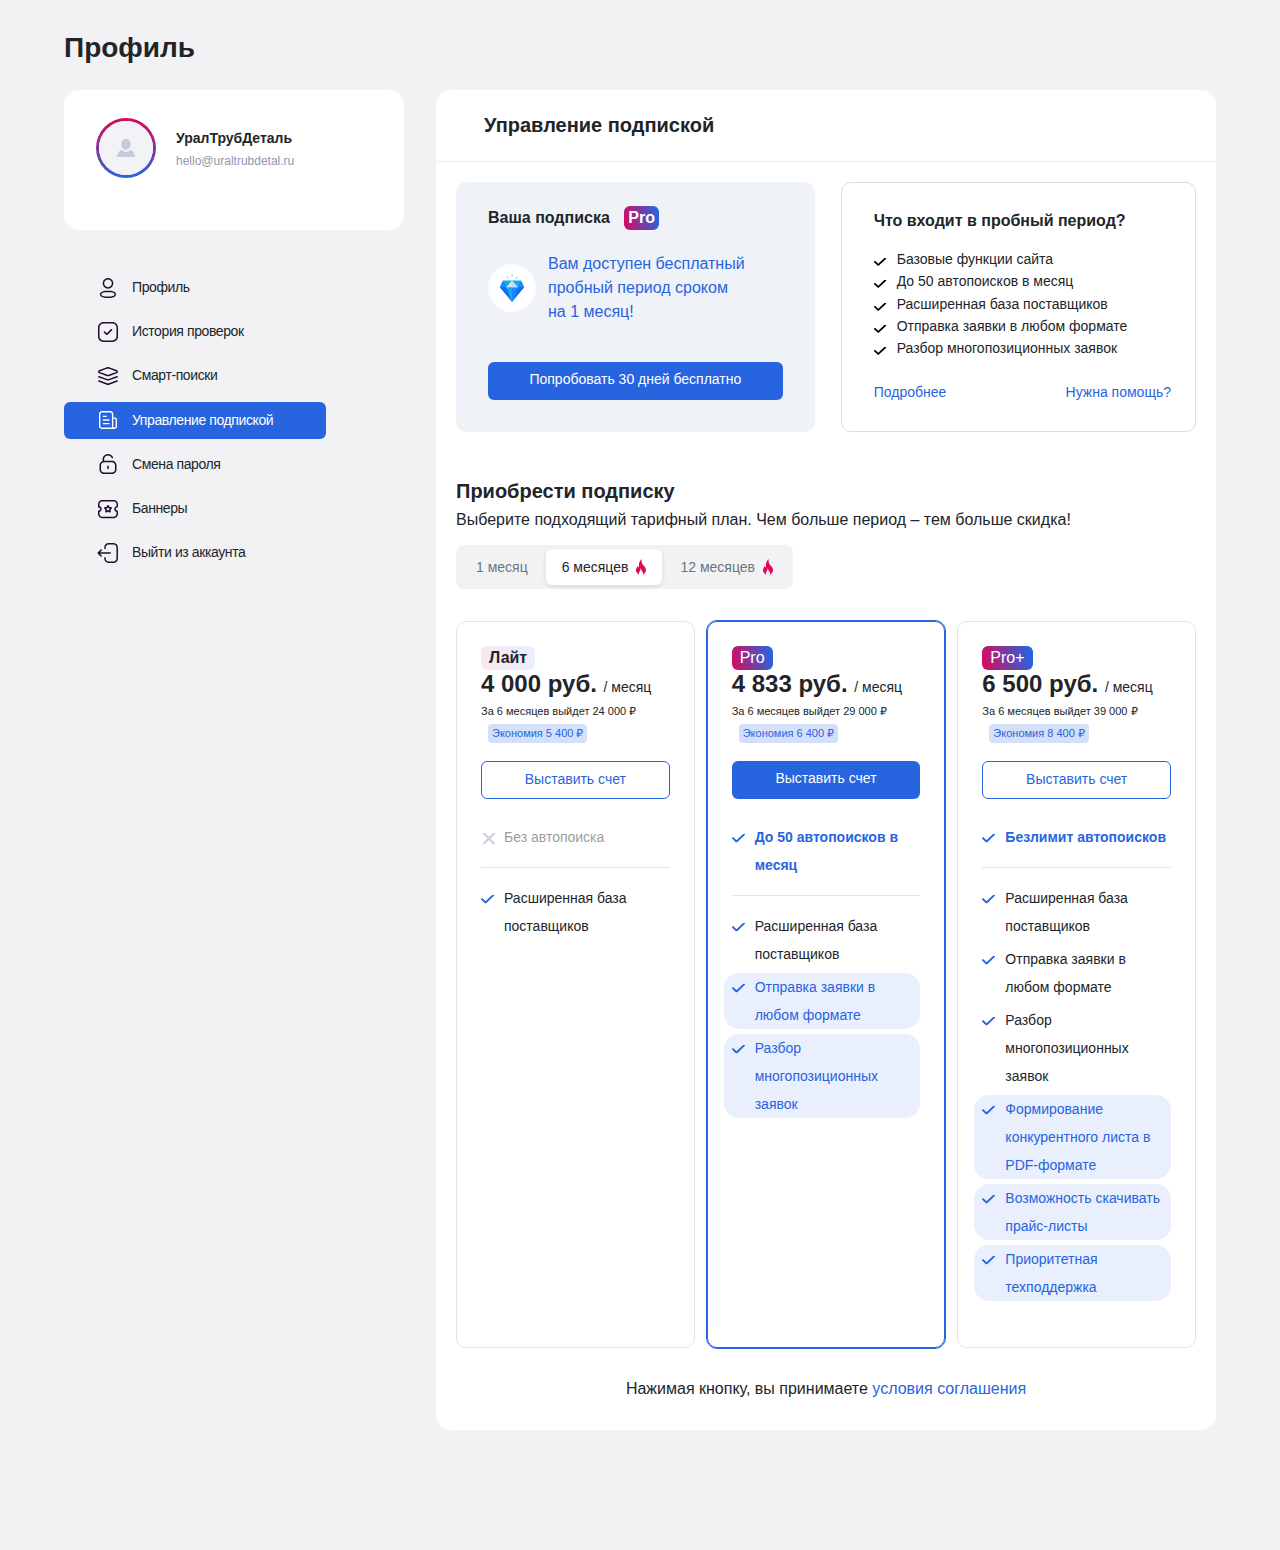
==== commit ac93cecc: "import fix" ====
--- a/profile-subscribe.html
+++ b/profile-subscribe.html
@@ -265,7 +265,7 @@
                </form>
             </div>
          </div>
-         <script src="/js/subscribe.js"></script>
+         <script src="js/subscribe.js"></script>
       </div>
       <script src="js/toggle.js"></script>
       <script src="js/profile.js"></script>
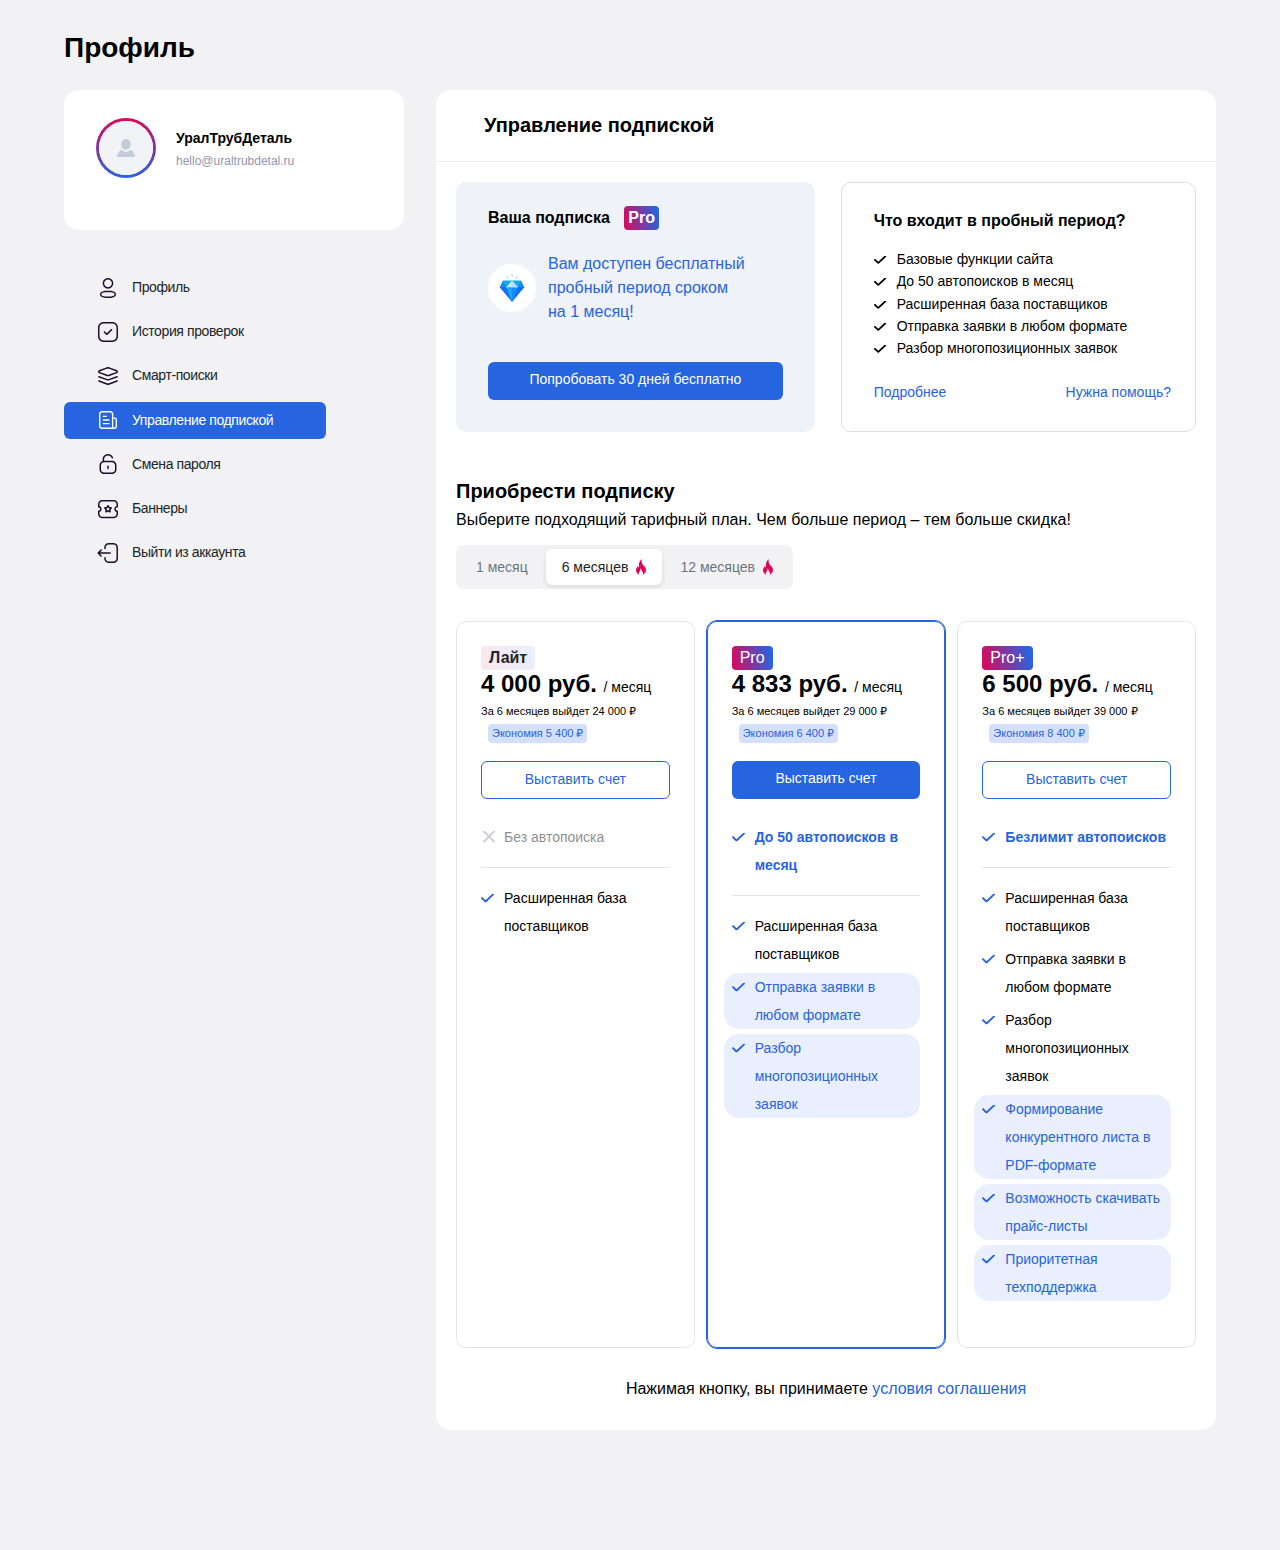
==== commit 6118cb18: "mobile fixes" ====
--- a/profile-subscribe.html
+++ b/profile-subscribe.html
@@ -188,7 +188,7 @@
                            </ul>
                         </div>
                      </div>
-                     <p class="profile__subscribe__warning">Нажимая кнопку, вы принимаете <a href="" class="blue">условия соглашения</a></p>
+                     <p class="profile__subscribe__warning">Нажимая кнопку, вы принимаете&nbsp;<a href="" class="blue">условия&nbsp;соглашения</a></p>
                      <script>
                         const toggle1 = document.getElementById('toggle-month')
                         const toggle2 = document.getElementById('toggle-halfyear')
--- a/css/styles.css
+++ b/css/styles.css
@@ -10,8 +10,7 @@
 }
 
 body {
-  font-family: "Segoe UI", "Arial", sans-serif;
-  color: #212529;
+  font-family: -apple-system, BlinkMacSystemFont, "Segoe UI", Roboto, "Helvetica Neue", Helvetica, Arial, sans-serif;
 }
 
 a {
@@ -3267,7 +3266,7 @@
   justify-content: center;
   align-items: center;
   padding: 1px 8px;
-  border-radius: 6px;
+  border-radius: 4px;
   background: #212529;
   color: #fff;
   height: 24px;
@@ -3373,7 +3372,7 @@
   line-height: 1.6;
 }
 .profile__subscribe__info .profile__subscribe__about .profile__subscribe__advantages li::before {
-  top: calc(1em + 3px);
+  top: calc(1em + 1px);
 }
 .profile__subscribe__info .profile__subscribe__about .profile__subscribe__advantages li.disabled {
   color: #6C757D;
@@ -3421,7 +3420,7 @@
 }
 .profile__subscribe__cards .profile__subscribe__pro .profile__subscribe__advantages li::before {
   background-image: url(../img/ai-file-success-blue.svg);
-  top: calc(1em + 4px);
+  top: calc(1em + 3px);
 }
 .profile__subscribe__cards .profile__subscribe__pro .profile__subscribe__advantages hr {
   border: none;
@@ -3434,7 +3433,7 @@
 }
 .profile__subscribe__cards .profile__subscribe__pro .profile__subscribe__advantages .dim::before {
   background-image: url(../img/cross.svg);
-  top: calc(50% + 3px);
+  top: calc(50% + 1px);
   background-size: 12px;
   left: 2px;
 }
@@ -3733,6 +3732,9 @@
   .profile__subscribe__wrapper .profile__subscribe__info .profile__subscribe__actual {
     padding: 16px;
   }
+  .profile__subscribe__wrapper .profile__subscribe__info .profile__subscribe__actual .profile-subscribe__body-wrapper .blue.lh_150 {
+    font-size: 16px;
+  }
   .profile__subscribe__wrapper .profile__subscribe__info .profile__subscribe__actual p.fw_600.mb_12 {
     margin-bottom: 20px;
   }
@@ -3748,8 +3750,28 @@
   .profile__subscribe__wrapper .profile__subscribe__get-sub .toggle > div {
     padding: 4px;
   }
+  .profile__subscribe__wrapper .profile__subscribe__cards {
+    grid-template-rows: auto;
+  }
   .profile__subscribe__wrapper .profile__subscribe__cards .profile__subscribe__pro {
     padding: 24px 16px;
+  }
+  .profile__subscribe__wrapper .profile__subscribe__cards .profile__subscribe__pro .profile__subscribe__advantages {
+    padding-right: 18px;
+    padding-left: 4px;
+  }
+  .profile__subscribe__wrapper .profile__subscribe__cards .profile__subscribe__pro .secondary-btn {
+    background: #2764E0;
+    color: #fff;
+  }
+  .profile__subscribe__wrapper .profile__subscribe__cards .profile__subscribe__pro .secondary-btn:hover {
+    background-color: #3473F4;
+  }
+  .profile__subscribe__wrapper .profile__subscribe__cards .profile__subscribe__pro .secondary-btn:active {
+    background-color: #104CC4;
+  }
+  .profile__subscribe__wrapper .profile__subscribe__warning {
+    font-size: 14px;
   }
   .profile__searches .profile__title {
     display: none;
